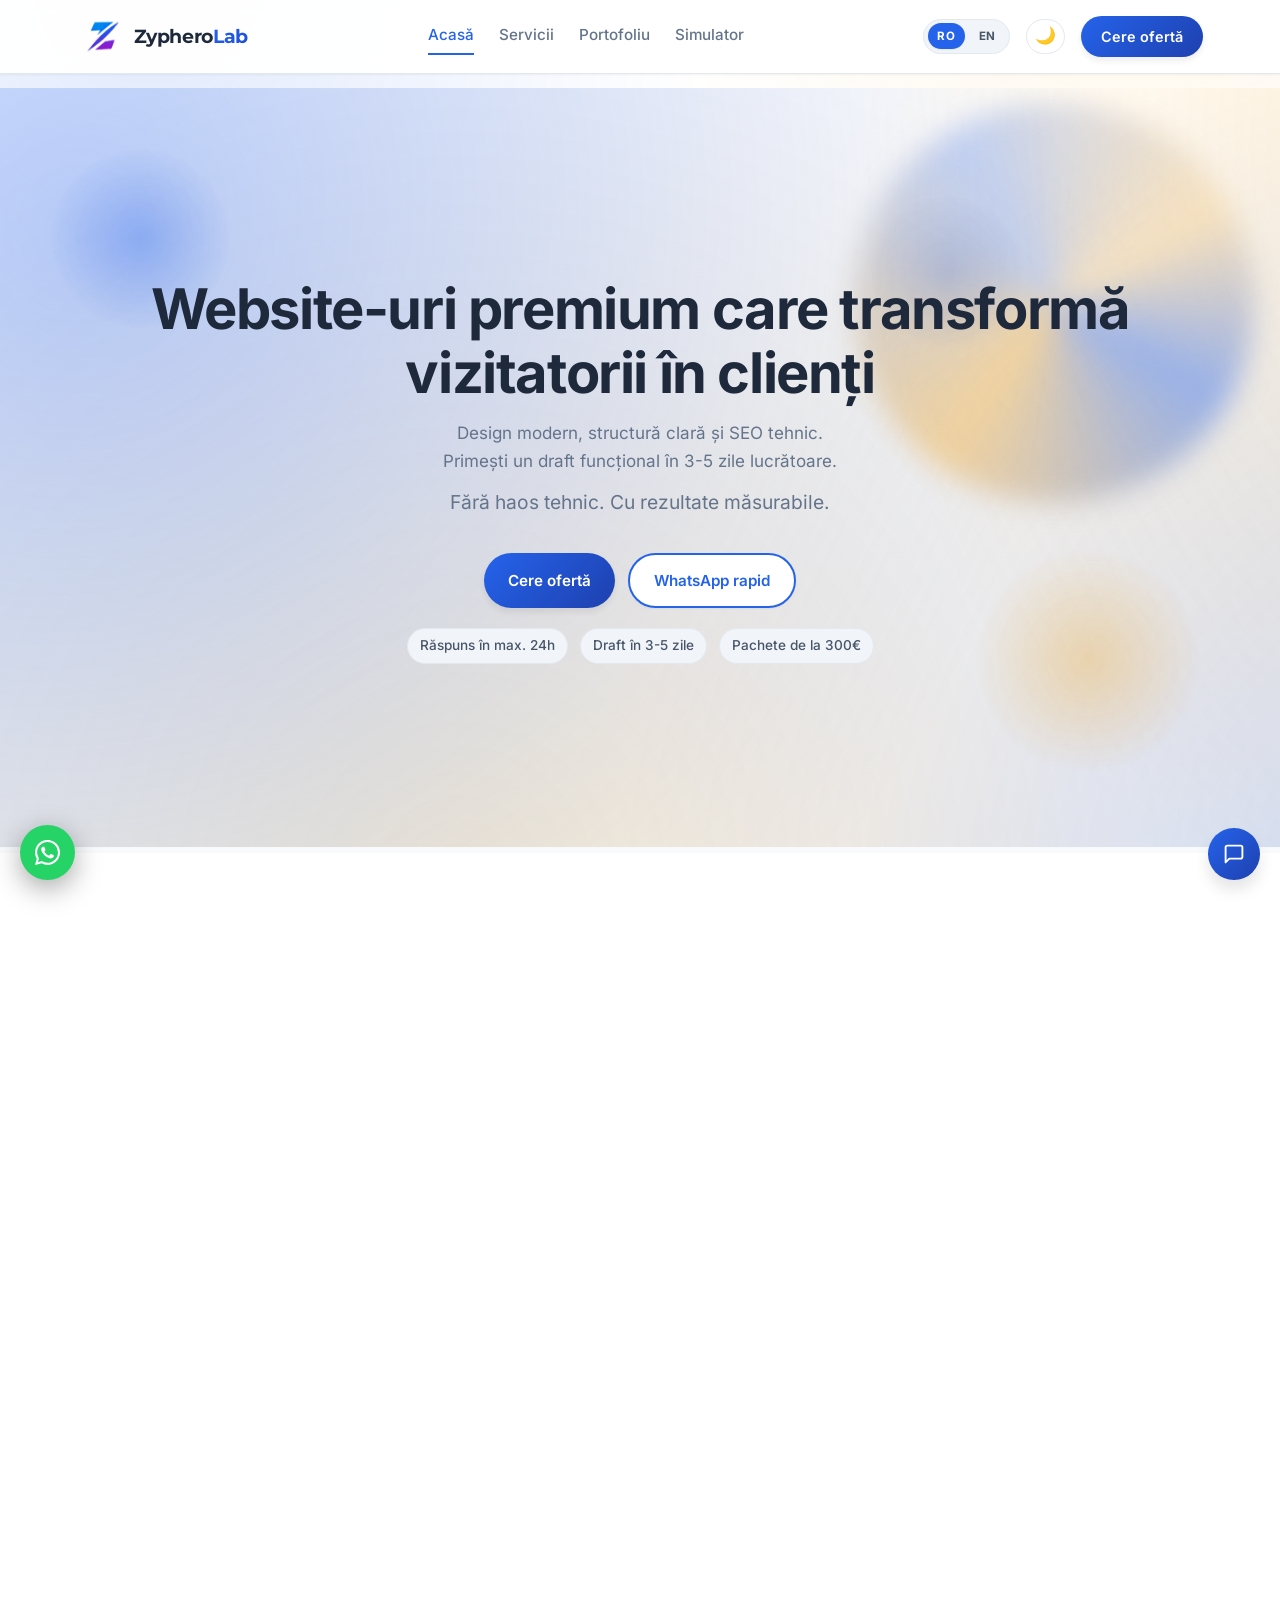
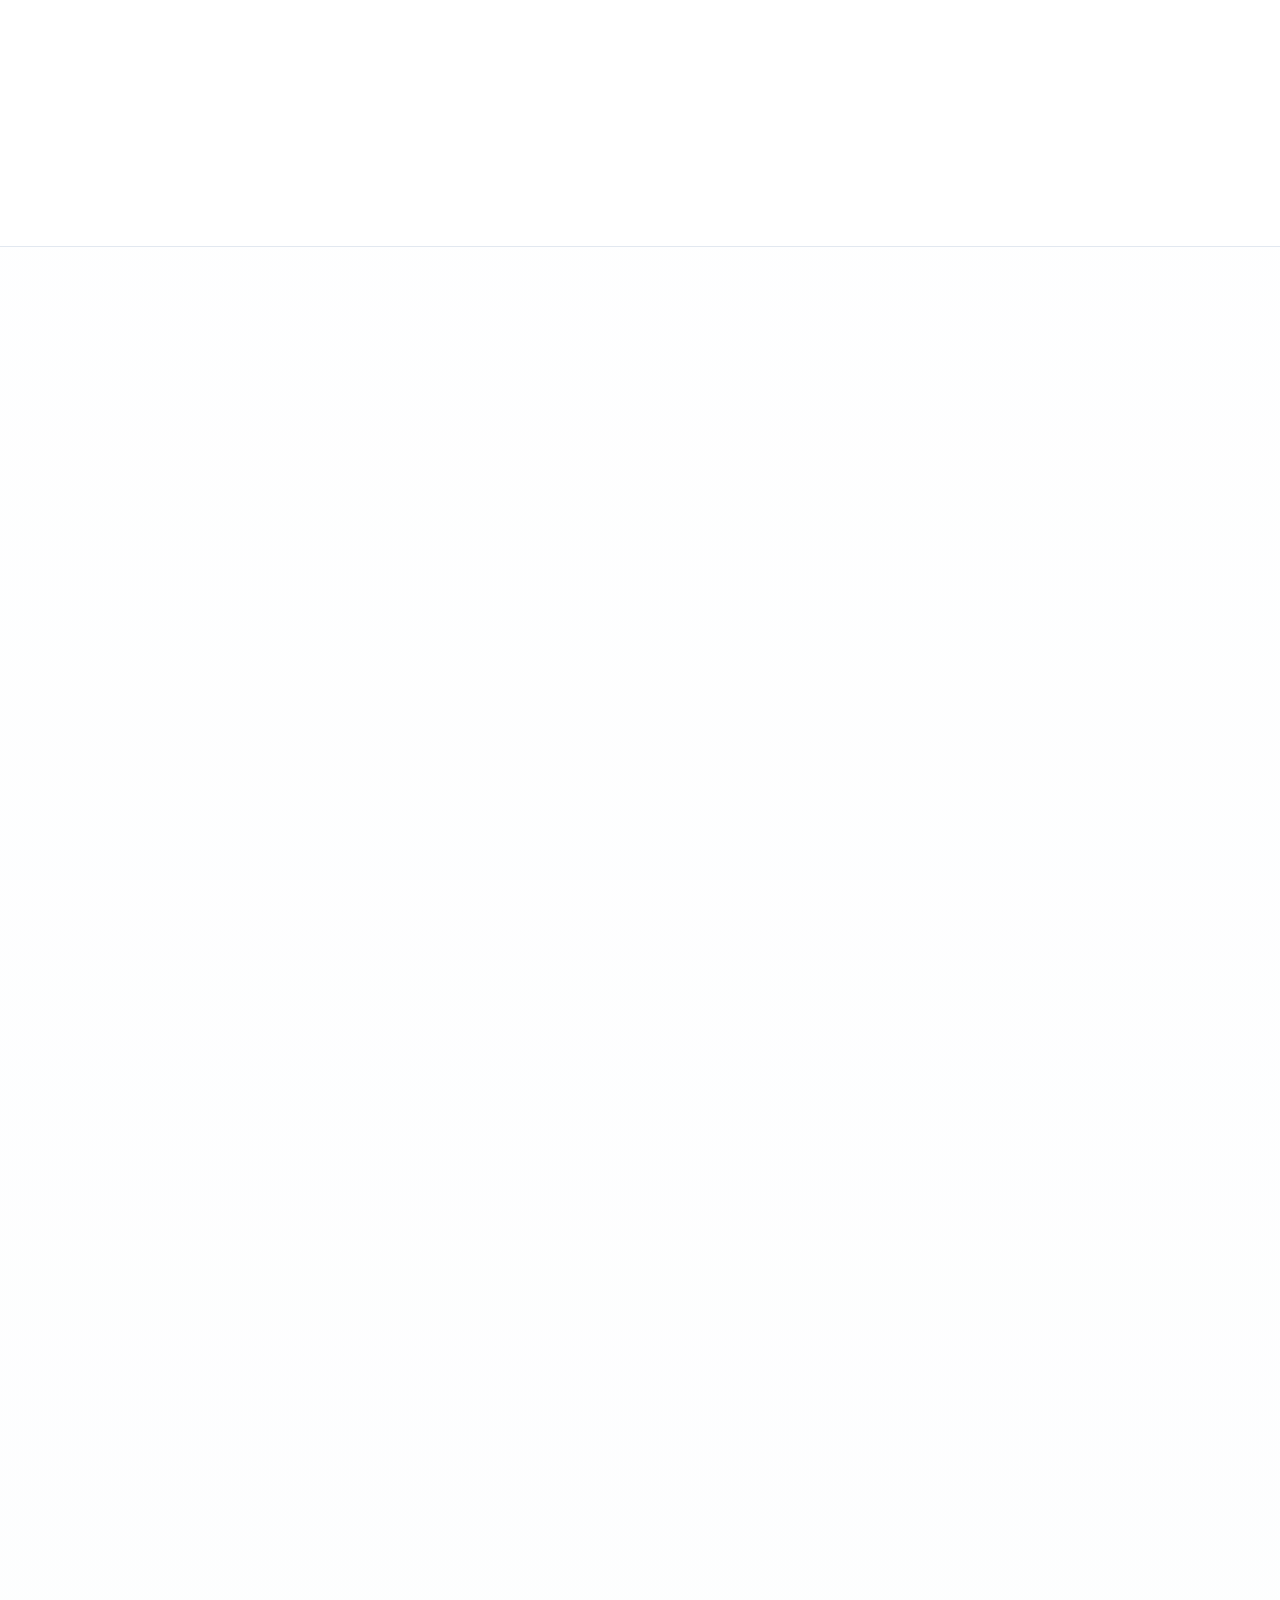
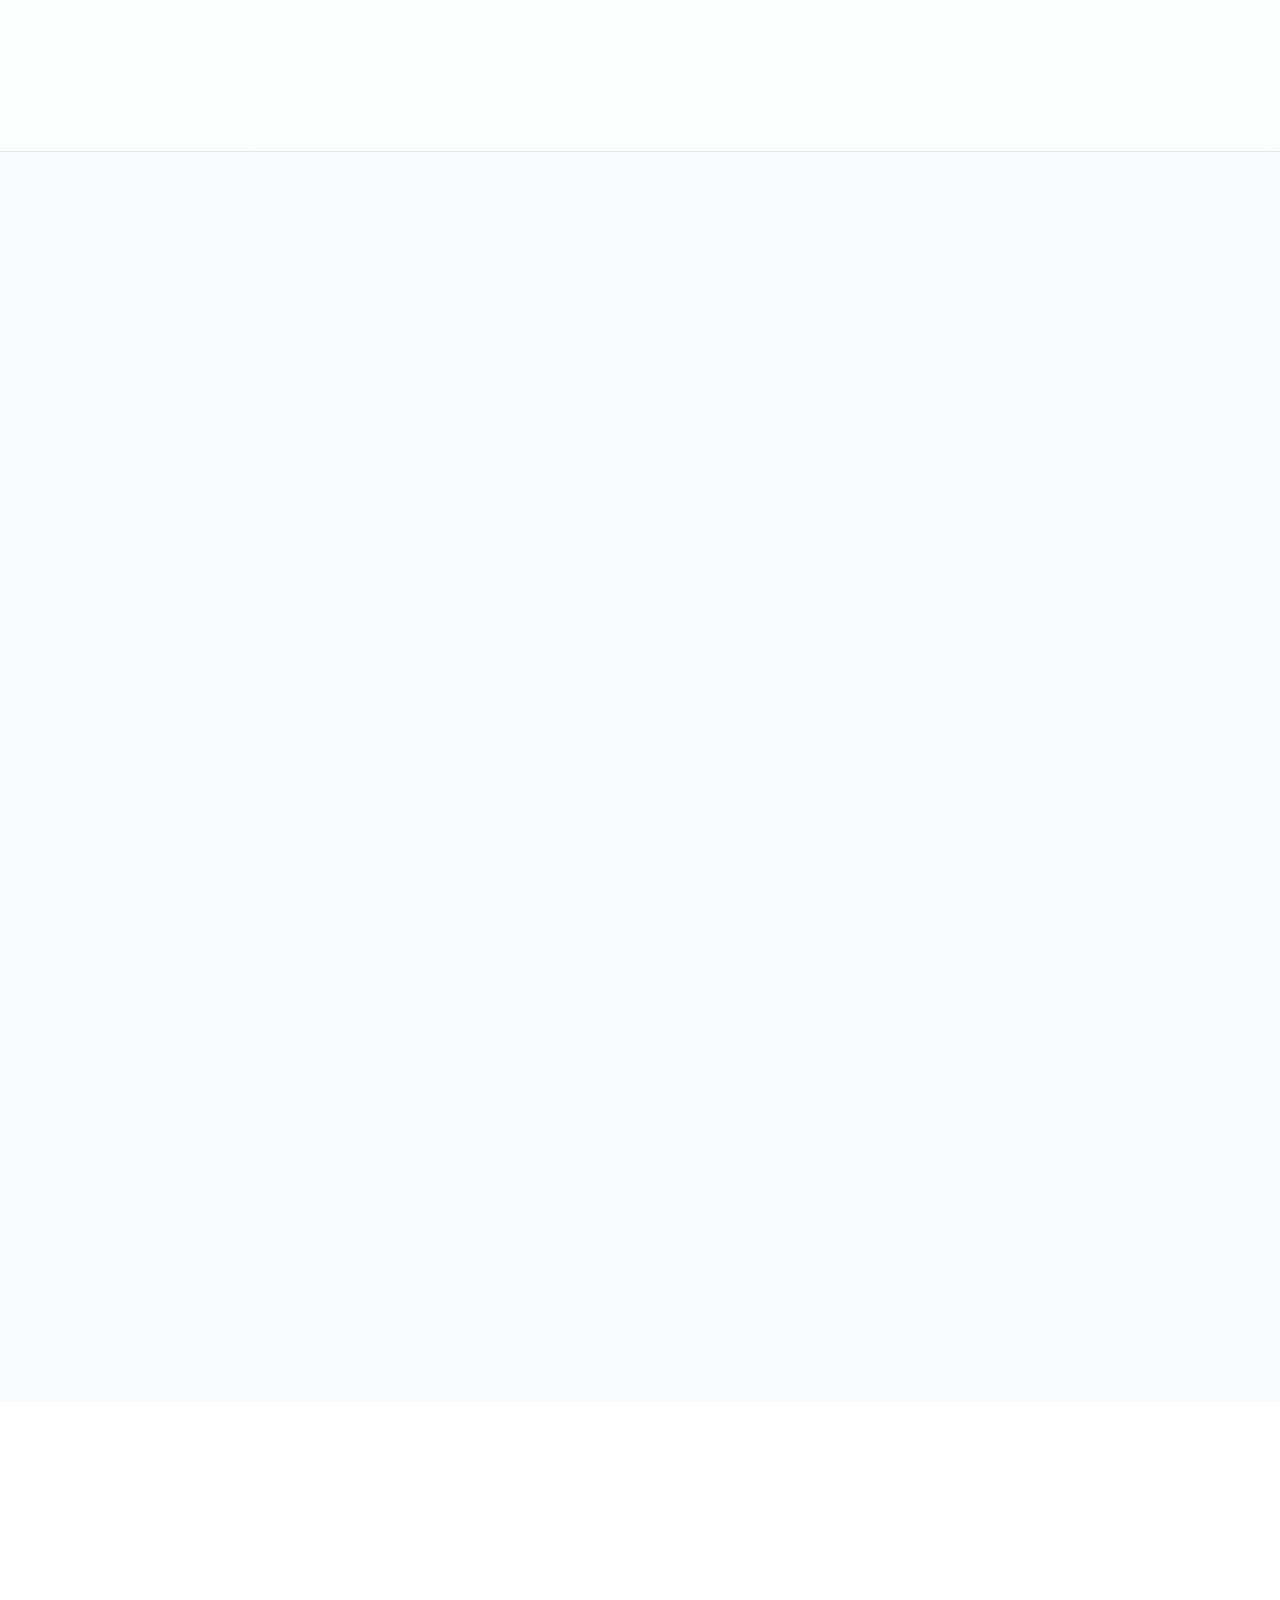
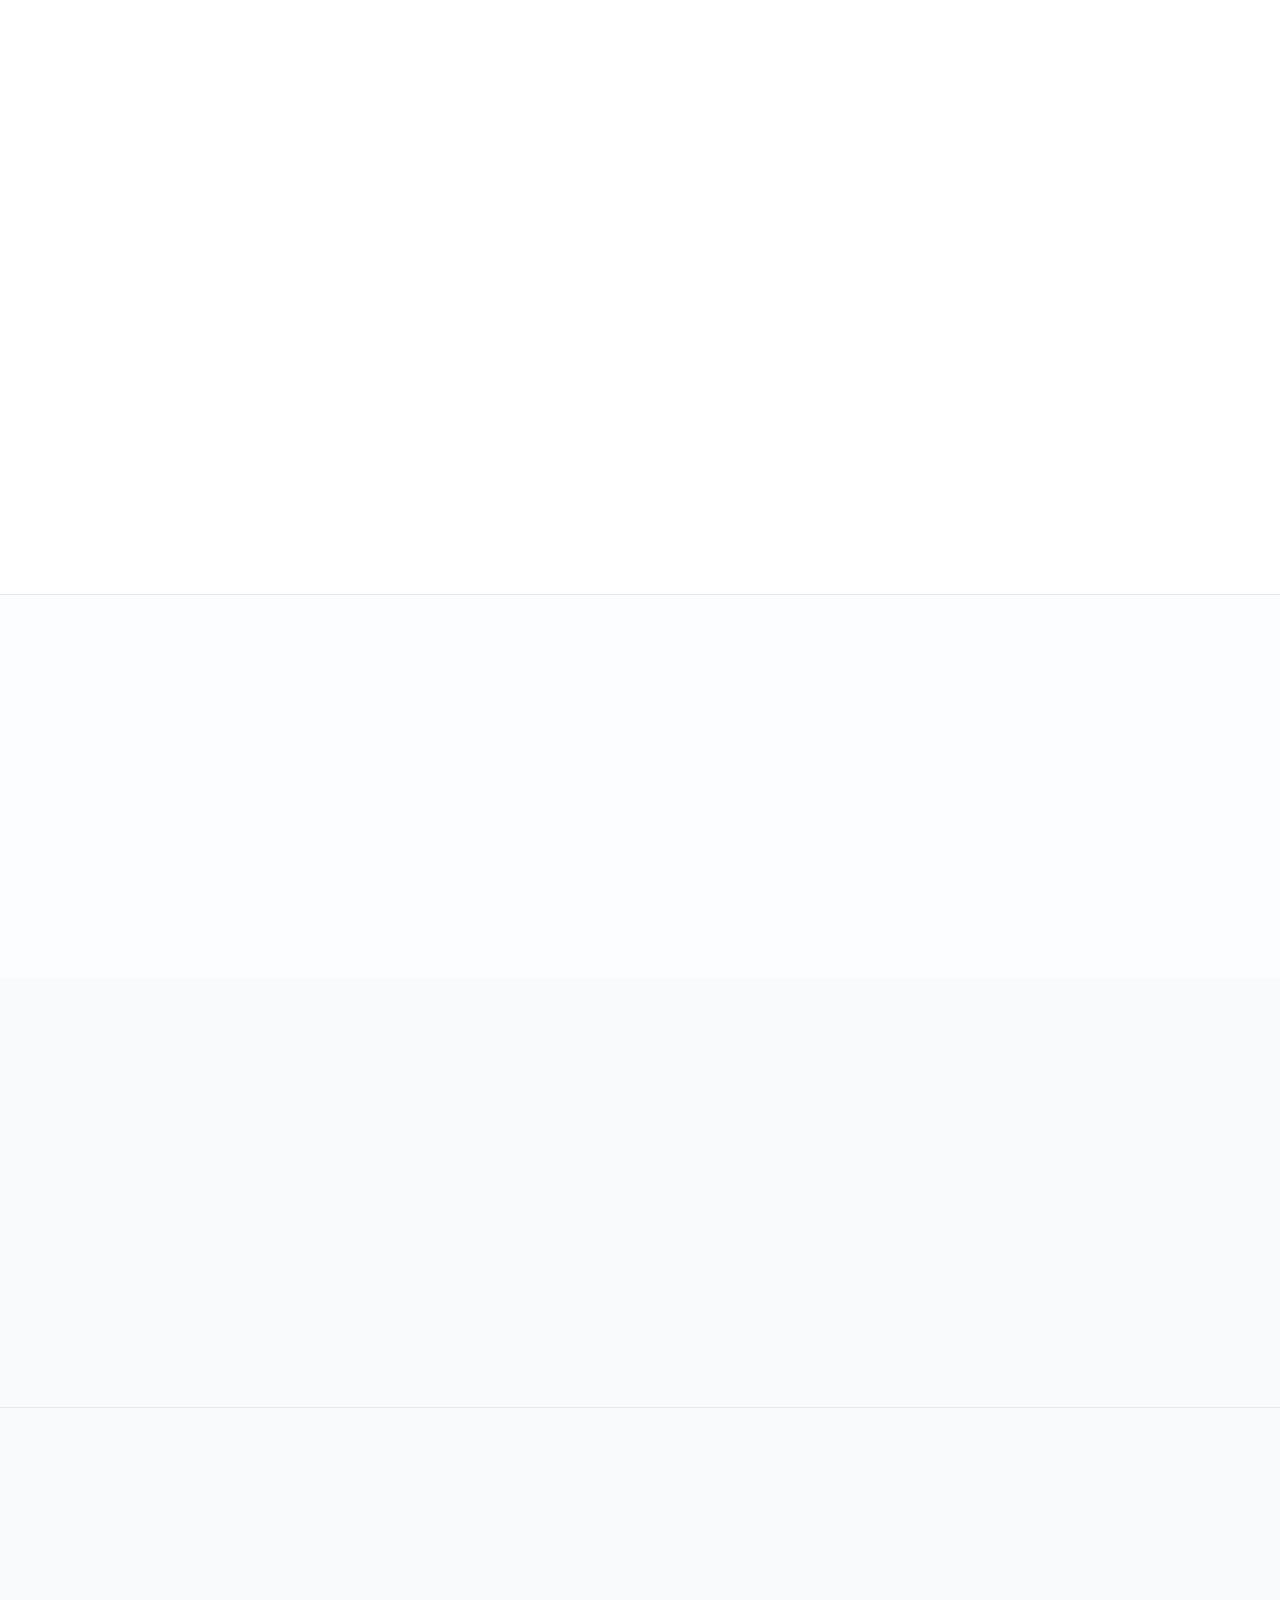
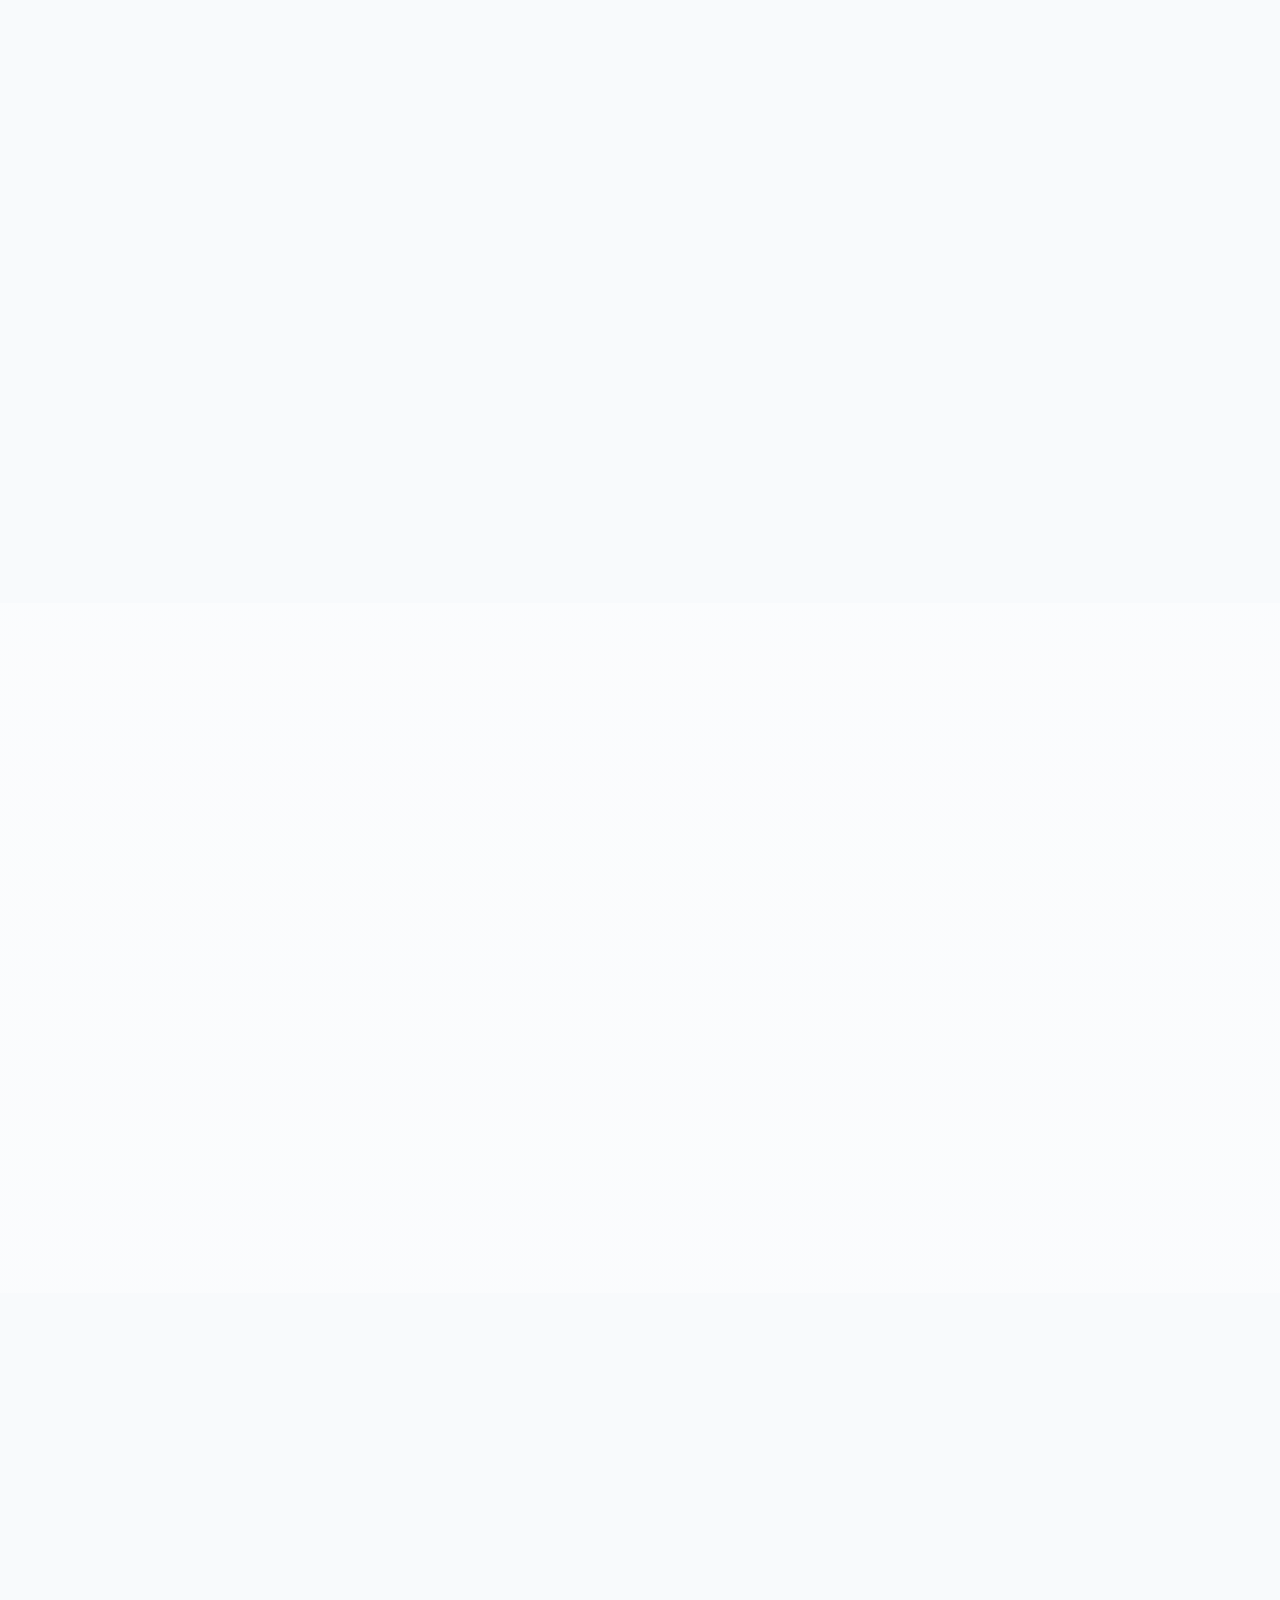
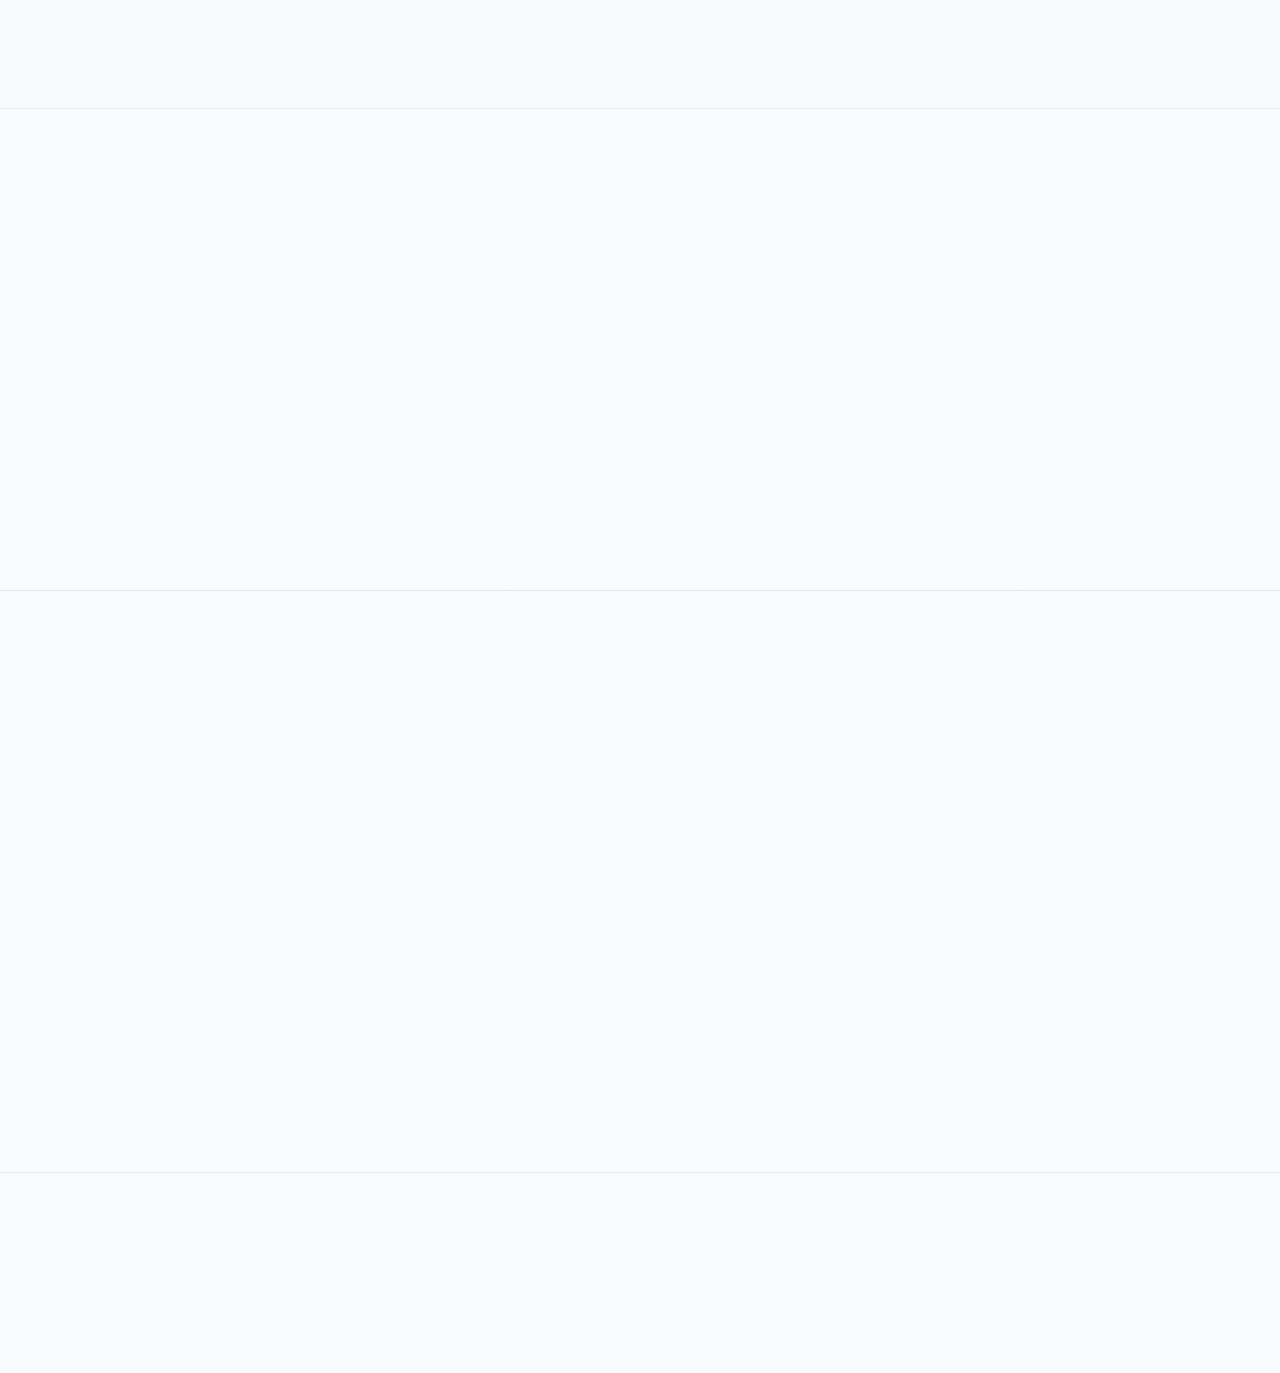
==== index.html @ 26cda98b "Optimize homepage font stylesheet loading to avoid unused preload warnings. Switch from direct font " ====
<!DOCTYPE html>
<html lang="ro">
<head>
<meta charset="UTF-8">
<meta name="viewport" content="width=device-width, initial-scale=1.0">
<title>ZypheroLab | Website-uri premium care aduc clienți</title>
<meta name="description" content="ZypheroLab construiește website-uri premium, rapide și orientate pe conversie pentru business-uri din România și clienți internaționali. SEO tehnic, UX clar și lead-uri reale.">
<meta name="robots" content="index, follow, max-image-preview:large, max-snippet:-1, max-video-preview:-1">
<meta name="google-site-verification" content="-THxZHHRE3mQGlULUgCp1KORz4AVxFaa0b4eiRkuZHc">
<meta name="author" content="ZypheroLab">
<meta name="theme-color" content="#667eea">
<link rel="icon" href="/favicon.ico" sizes="any">
<link rel="icon" href="/favicon-32.png" type="image/png" sizes="32x32">
<link rel="icon" href="/favicon-192.png" type="image/png" sizes="192x192">
<link rel="apple-touch-icon" href="/apple-touch-icon.png">
<link rel="canonical" href="https://zypherolab.com/">
<link rel="alternate" hreflang="ro" href="https://zypherolab.com/">
<link rel="alternate" hreflang="en" href="https://zypherolab.com/en/">
<link rel="alternate" hreflang="x-default" href="https://zypherolab.com/">
<meta property="og:type" content="website">
<meta property="og:locale" content="ro_RO">
<meta property="og:locale:alternate" content="en_US">
<meta property="og:title" content="ZypheroLab | Website-uri premium pentru creștere">
<meta property="og:description" content="Design modern, viteză ridicată și structură orientată pe lead-uri. Optimizat pentru Google și căutări asistate de AI.">
<meta property="og:url" content="https://zypherolab.com/">
<meta property="og:site_name" content="ZypheroLab">
<meta property="og:image" content="https://zypherolab.com/img/brand/og-image.png">
<meta property="og:image:width" content="1200">
<meta property="og:image:height" content="630">
<meta name="twitter:card" content="summary_large_image">
<meta name="twitter:title" content="ZypheroLab | Website-uri premium pentru business">
<meta name="twitter:description" content="Website-uri rapide, SEO-ready și orientate pe conversie.">
<meta name="twitter:image" content="https://zypherolab.com/img/brand/og-image.png">
<link rel="preload" href="/css/fonts.css?v=20260424b" as="style" onload="this.onload=null;this.rel='stylesheet'">
<noscript><link rel="stylesheet" href="/css/fonts.css?v=20260424b"></noscript>
<link rel="preload" href="/css/style.css?v=20260424b" as="style" onload="this.onload=null;this.rel='stylesheet'">
<noscript><link rel="stylesheet" href="/css/style.css?v=20260424b"></noscript>
<link rel="alternate" type="text/plain" href="/llms.txt" title="LLMs summary">
<noscript>
  <style>
    @media (max-width: 768px) {
      .nav-main {
        display: flex !important;
        width: 100%;
        justify-content: flex-start;
        overflow-x: auto;
        flex-wrap: nowrap;
        gap: 0.8rem;
        padding-top: 0.35rem;
      }
      .nav-main a {
        margin-left: 0;
        white-space: nowrap;
      }
      .hamburger,
      .mobile-menu,
      .mobile-menu-overlay {
        display: none !important;
      }
      .header-cta,
      .header-inner > .lang-switch,
      .header-inner > .dark-mode-toggle {
        display: inline-flex !important;
      }
      .header-inner {
        flex-wrap: wrap;
        row-gap: 0.5rem;
      }
    }
  </style>
</noscript>
<script type="application/ld+json">
{
  "@context": "https://schema.org",
  "@graph": [
    {
      "@type": "Organization",
      "@id": "https://zypherolab.com/#organization",
      "name": "ZypheroLab",
      "url": "https://zypherolab.com/",
      "description": "ZypheroLab construiește website-uri premium, rapide și orientate pe conversie pentru business-uri din România și clienți internaționali. SEO tehnic, UX clar și lead-uri reale.",
      "logo": "https://zypherolab.com/img/brand/zypherolab-logo.webp",
      "contactPoint": {
        "@type": "ContactPoint",
        "contactType": "sales",
        "telephone": "+40747821384",
        "url": "https://zypherolab.com/#contact",
        "availableLanguage": [
          "ro",
          "en"
        ]
      }
    },
    {
      "@type": "WebSite",
      "@id": "https://zypherolab.com/#website",
      "url": "https://zypherolab.com/",
      "name": "ZypheroLab",
      "publisher": {
        "@id": "https://zypherolab.com/#organization"
      },
      "inLanguage": "ro-RO"
    },
    {
      "@type": "WebPage",
      "@id": "https://zypherolab.com/#webpage",
      "url": "https://zypherolab.com/",
      "name": "ZypheroLab | Website-uri premium care aduc clienți",
      "description": "ZypheroLab construiește website-uri premium, rapide și orientate pe conversie pentru business-uri din România și clienți internaționali. SEO tehnic, UX clar și lead-uri reale.",
      "isPartOf": { "@id": "https://zypherolab.com/#website" },
      "about": { "@id": "https://zypherolab.com/#organization" },
      "inLanguage": "ro-RO",
      "primaryImageOfPage": {
        "@type": "ImageObject",
        "url": "https://zypherolab.com/img/brand/og-image.png"
      }
    },
    {
      "@type": "ProfessionalService",
      "@id": "https://zypherolab.com/#service",
      "name": "ZypheroLab Website Growth Service",
      "provider": {
        "@id": "https://zypherolab.com/#organization"
      },
      "serviceType": [
        "Design web",
        "SEO tehnic",
        "Optimizare conversie"
      ],
      "areaServed": [
        "RO",
        "Worldwide"
      ]
    },
    {
      "@type": "FAQPage",
      "@id": "https://zypherolab.com/#faq",
      "mainEntity": [
        {
          "@type": "Question",
          "name": "Cât costă un website?",
          "acceptedAnswer": {
            "@type": "Answer",
            "text": "Landing page de la 300€, site complet 5 pagini de la 600€. Prețul final depinde de funcționalități și complexitate."
          }
        },
        {
          "@type": "Question",
          "name": "Ce include pachetul de bază?",
          "acceptedAnswer": {
            "@type": "Answer",
            "text": "Structură strategică, design responsive, formular lead, setup SEO de bază și analytics."
          }
        },
        {
          "@type": "Question",
          "name": "Cum mă ajută site-ul să obțin mai mulți clienți?",
          "acceptedAnswer": {
            "@type": "Answer",
            "text": "Prin mesaj clar, arhitectură orientată pe conversie și CTA-uri care reduc fricțiunea."
          }
        },
        {
          "@type": "Question",
          "name": "Pot modifica conținutul după?",
          "acceptedAnswer": {
            "@type": "Answer",
            "text": "Da, livrăm codul sursă curat și documentat. Poți modifica textele sau pot face eu modificări la cerere."
          }
        },
        {
          "@type": "Question",
          "name": "Lucrați și cu business-uri în engleză?",
          "acceptedAnswer": {
            "@type": "Answer",
            "text": "Da. Site-ul are variantă RO/EN și putem adapta conținutul pentru audiențe internaționale."
          }
        }
      ]
    }
  ]
}
</script>
<script>
  (function () {
    var markReady = function () {
      document.documentElement.classList.add("fx-ready");
    };
    if ("requestIdleCallback" in window) {
      requestIdleCallback(markReady, { timeout: 1200 });
      return;
    }
    window.setTimeout(markReady, 400);
  })();
</script>
</head>
<body>
<a class="skip-link" href="#main-content" data-i18n="skip">Sari la conținut</a>

<header>
  <div class="header-inner">
    <a href="#home" class="brand" data-i18n-aria="brand.aria" aria-label="ZypheroLab — Acasă">
      <span class="brand-mark-hex" aria-hidden="true">
        <picture class="brand-mark-img">
          <source srcset="/img/brand/zypherolab-logo.webp" type="image/webp">
          <img src="/img/brand/zypherolab-logo.png" alt="ZypheroLab logo" width="44" height="44" decoding="async" loading="eager">
        </picture>
      </span>
      <span class="brand-wordmark">Zyphero<span class="brand-wordmark-accent">Lab</span></span>
    </a>
    <button type="button" class="hamburger" aria-label="Deschide meniu" aria-expanded="false" aria-controls="mobile-menu">
      <span class="hamburger-line"></span>
      <span class="hamburger-line"></span>
      <span class="hamburger-line"></span>
    </button>
    <nav class="nav-main" data-i18n-aria="nav.aria" aria-label="Navigare principală">
      <a href="#home" data-nav-target="home" class="is-active" data-i18n="nav.home">Acasă</a>
      <a href="#services" data-nav-target="services" data-i18n="nav.services">Servicii</a>
      <a href="#results" data-nav-target="results" data-i18n="nav.portfolio">Portofoliu</a>
      <a href="#simulator" data-nav-target="simulator" data-i18n="nav.simulator">Simulator</a>
    </nav>
    <div class="lang-switch" role="group">
      <button type="button" class="lang-btn is-active" data-lang="ro" aria-pressed="true">RO</button>
      <button type="button" class="lang-btn" data-lang="en" aria-pressed="false">EN</button>
    </div>
    <button type="button" class="dark-mode-toggle" aria-label="Comută dark mode" data-i18n-aria="darkMode.aria">
      <span class="dark-mode-toggle-icon" aria-hidden="true">🌙</span>
    </button>
    <a class="header-cta" href="#contact" data-i18n="header.cta">Cere ofertă</a>
  </div>
</header>

<div class="mobile-menu-overlay" aria-hidden="true"></div>
<div class="mobile-menu" id="mobile-menu" aria-hidden="true">
  <div class="mobile-menu-header">
    <a href="#home" class="brand" data-i18n-aria="brand.aria" aria-label="ZypheroLab — Acasă">
      <span class="brand-mark-hex" aria-hidden="true">
        <picture class="brand-mark-img">
          <source srcset="/img/brand/zypherolab-logo.webp" type="image/webp">
          <img src="/img/brand/zypherolab-logo.png" alt="ZypheroLab logo" width="44" height="44" decoding="async" loading="lazy">
        </picture>
      </span>
      <span class="brand-wordmark">Zyphero<span class="brand-wordmark-accent">Lab</span></span>
    </a>
    <button type="button" class="mobile-menu-close" aria-label="Închide meniu">
      <span aria-hidden="true">×</span>
    </button>
  </div>
  <nav class="mobile-menu-nav" data-i18n-aria="nav.aria" aria-label="Navigare principală">
    <a href="#home" data-nav-target="home" class="is-active" data-i18n="nav.home">Acasă</a>
    <a href="#services" data-nav-target="services" data-i18n="nav.services">Servicii</a>
    <a href="#results" data-nav-target="results" data-i18n="nav.portfolio">Portofoliu</a>
    <a href="#simulator" data-nav-target="simulator" data-i18n="nav.simulator">Simulator</a>
    <a href="#contact" data-nav-target="contact" data-i18n="nav.contact">Contact</a>
  </nav>
  <div class="mobile-menu-footer">
    <div class="lang-switch" role="group">
      <button type="button" class="lang-btn is-active" data-lang="ro" aria-pressed="true">RO</button>
      <button type="button" class="lang-btn" data-lang="en" aria-pressed="false">EN</button>
    </div>
    <button type="button" class="dark-mode-toggle" aria-label="Comută dark mode" data-i18n-aria="darkMode.aria">
      <span class="dark-mode-toggle-icon" aria-hidden="true">🌙</span>
    </button>
  </div>
</div>

<main id="main-content">
  <section id="home" class="hero">
    <div class="floating-shape floating-shape--circle-1" aria-hidden="true"></div>
    <div class="floating-shape floating-shape--circle-2" aria-hidden="true"></div>
    <div class="floating-shape floating-shape--circle-3" aria-hidden="true"></div>
    <div class="hero-inner">
      <div class="hero-copy">
        <h1 data-i18n="hero.title">Website-uri premium care transformă vizitatorii în clienți</h1>
        <div class="hero-lead">
          <p class="hero-subtitle" data-i18n="hero.subtitle">Design modern, structură clară și SEO tehnic. Primești un draft funcțional în 3-5 zile lucrătoare.</p>
          <p class="hero-tagline" data-i18n="hero.tagline">Fără haos tehnic. Cu rezultate măsurabile.</p>
        </div>
        <div class="hero-actions">
          <a class="btn" href="#contact" data-i18n="hero.cta1">Cere ofertă</a>
          <a class="btn btn-secondary" href="https://wa.me/40747821384?text=Buna%2C%20vreau%20o%20oferta%20pentru%20website." data-wa-link="true" data-i18n="hero.cta2">WhatsApp rapid</a>
        </div>
        <div class="trust-badges">
          <span class="trust-badge" data-i18n="hero.t1">Răspuns în max. 24h</span>
          <span class="trust-badge" data-i18n="hero.t2">Draft în 3-5 zile</span>
          <span class="trust-badge" data-i18n="hero.t3">Pachete de la 300€</span>
        </div>
      </div>
    </div>
  </section>

  <section id="services" class="services reveal" aria-labelledby="services-title">
    <h2 id="services-title" data-i18n="services.title">Servicii</h2>
    <div class="cards">
      <article class="card">
        <h3 data-i18n="services.c1t">Website rapid</h3>
        <p data-i18n="services.c1p">Structură modernă, încărcare rapidă și experiență impecabilă pe mobil.</p>
      </article>
      <article class="card">
        <h3 data-i18n="services.c2t">SEO + vizibilitate AI</h3>
        <p data-i18n="services.c2p">Meta, schema, FAQ și conținut clar pentru căutări clasice și asistate de AI.</p>
      </article>
      <article class="card">
        <h3 data-i18n="services.c3t">Conversie</h3>
        <p data-i18n="services.c3p">CTA-uri testabile, formular orientat pe lead-uri și mesaje care reduc fricțiunea.</p>
      </article>
    </div>
    <p class="offer-lead" data-i18n="seoLinks.services.lead">Vezi detalii complete in pagina dedicata de servicii.</p>
    <a class="btn btn-secondary" href="/servicii-web.html" data-i18n="seoLinks.services.cta">Exploreaza servicii</a>
  </section>
  <section id="offer" class="offer reveal" aria-labelledby="offer-title">
    <h2 id="offer-title" data-i18n="offer.title">Oferta potrivită pentru lansare rapidă</h2>
    <p class="offer-lead" data-i18n="offer.lead">Pachet Start: landing page strategic + formular lead + setup SEO + analytics de bază.</p>
    <ul class="offer-list">
      <li data-i18n="offer.li1">Mesaj comercial clar și orientat pe conversie</li>
      <li data-i18n="offer.li2">Design premium, adaptat mobil-first</li>
      <li data-i18n="offer.li3">Implementare tehnică rapidă și curată</li>
      <li data-i18n="offer.li4">Checklist de optimizare post-lansare</li>
    </ul>
    <a class="btn" href="#contact" data-i18n="offer.cta">Vreau o ofertă personalizată</a>
  </section>
  <section class="proof-strip reveal" aria-labelledby="proof-title">
    <h2 id="proof-title" data-i18n="proof.title">Transparență înainte de contract</h2>
    <p class="proof-strip-lead" data-i18n="proof.lead">Știi pașii, termenii orientativi și ce primești la schimbul prețului afișat.</p>
    <ul class="proof-strip-list">
      <li data-i18n="proof.b1">Răspuns la solicitări în max. 24h (zile lucrătoare)</li>
      <li data-i18n="proof.b2">Livrare tipică: draft funcțional în 3–5 zile (pachet Start)</li>
      <li data-i18n="proof.b3">Claritate pe scope: brief → structură → build → lansare</li>
      <li data-i18n="proof.b4">După go-live: checklist scurt + suport conform pachetului</li>
    </ul>
  </section>

  <section id="results" class="portfolio reveal" aria-labelledby="portfolio-title">
    <h2 id="portfolio-title" data-i18n="portfolio.title">Portofoliu — proiecte web design</h2>
    <div class="portfolio-grid">
      <article class="portfolio-item">
        <h3 data-i18n="portfolio.project1.title">Landing Restaurant</h3>
        <ul class="portfolio-case">
          <li><span class="portfolio-case-type" data-i18n="portfolio.labelChallenge">Provocare:</span> <span data-i18n="portfolio.project1.challenge">Site vechi, greu pe mobil; rezervările se pierdeau în telefon.</span></li>
          <li><span class="portfolio-case-type" data-i18n="portfolio.labelSolution">Soluție:</span> <span data-i18n="portfolio.project1.solution">Landing cu meniu clar, CTA rezervare și informații ușor de scanat.</span></li>
          <li><span class="portfolio-case-type" data-i18n="portfolio.labelResult">Rezultat:</span> <span data-i18n="portfolio.project1.result">Flux de contact unificat; experiență stabilă pe telefon.</span></li>
        </ul>
        <a href="#contact" class="portfolio-link" data-i18n="portfolio.project1.link">Detalii la cerere →</a>
      </article>
      <article class="portfolio-item">
        <h3 data-i18n="portfolio.project2.title">Site Cabinet Avocat</h3>
        <ul class="portfolio-case">
          <li><span class="portfolio-case-type" data-i18n="portfolio.labelChallenge">Provocare:</span> <span data-i18n="portfolio.project2.challenge">Clienții nu știau cum se programează; lipsă încredere în canalul online.</span></li>
          <li><span class="portfolio-case-type" data-i18n="portfolio.labelSolution">Soluție:</span> <span data-i18n="portfolio.project2.solution">Structură pentru servicii + formular programare + SEO local de bază.</span></li>
          <li><span class="portfolio-case-type" data-i18n="portfolio.labelResult">Rezultat:</span> <span data-i18n="portfolio.project2.result">Mesaj profesional și canal clar de înscriere.</span></li>
        </ul>
        <a href="#contact" class="portfolio-link" data-i18n="portfolio.project2.link">Detalii la cerere →</a>
      </article>
      <article class="portfolio-item">
        <h3 data-i18n="portfolio.project3.title">Redesign E-commerce</h3>
        <ul class="portfolio-case">
          <li><span class="portfolio-case-type" data-i18n="portfolio.labelChallenge">Provocare:</span> <span data-i18n="portfolio.project3.challenge">Coș abandonat ridicat; mobile slab; mesaj produs neclar.</span></li>
          <li><span class="portfolio-case-type" data-i18n="portfolio.labelSolution">Soluție:</span> <span data-i18n="portfolio.project3.solution">Redesign flux checkout, ierarhie vizuală și pagini produs orientate pe conversie.</span></li>
          <li><span class="portfolio-case-type" data-i18n="portfolio.labelResult">Rezultat:</span> <span data-i18n="portfolio.project3.result">Estimare +40% vânzări după lansare (vs. aceeași perioadă anul anterior).</span></li>
        </ul>
        <a href="#contact" class="portfolio-link" data-i18n="portfolio.project3.link">Detalii la cerere →</a>
      </article>
      <article class="portfolio-item">
        <h3 data-i18n="portfolio.project4.title">Portofoliu Freelancer</h3>
        <ul class="portfolio-case">
          <li><span class="portfolio-case-type" data-i18n="portfolio.labelChallenge">Provocare:</span> <span data-i18n="portfolio.project4.challenge">Lucrările erau împrăștiate; contactul era greu de găsit rapid.</span></li>
          <li><span class="portfolio-case-type" data-i18n="portfolio.labelSolution">Soluție:</span> <span data-i18n="portfolio.project4.solution">Site minimalist cu galerie proiecte și un singur CTA principal.</span></li>
          <li><span class="portfolio-case-type" data-i18n="portfolio.labelResult">Rezultat:</span> <span data-i18n="portfolio.project4.result">Prezentare unitară; mai puține mesaje neclare de la vizitatori.</span></li>
        </ul>
        <a href="#contact" class="portfolio-link" data-i18n="portfolio.project4.link">Detalii la cerere →</a>
      </article>
      <article class="portfolio-item portfolio-item--highlight">
        <h3 data-i18n="portfolio.project5.title">Demo interactiv</h3>
        <ul class="portfolio-case">
          <li><span class="portfolio-case-type" data-i18n="portfolio.labelChallenge">Provocare:</span> <span data-i18n="portfolio.project5.challenge">Greu de imaginat cum ar arăta site-ul înainte de un brief complet.</span></li>
          <li><span class="portfolio-case-type" data-i18n="portfolio.labelSolution">Soluție:</span> <span data-i18n="portfolio.project5.solution">Tip business + culoare + preview instant în pagină (fără backend).</span></li>
          <li><span class="portfolio-case-type" data-i18n="portfolio.labelResult">Rezultat:</span> <span data-i18n="portfolio.project5.result">Pornești de la un concept vizibil; apoi refinăm la ofertă personalizată.</span></li>
        </ul>
        <a href="#simulator" class="portfolio-link" data-i18n="portfolio.project5.link">Încearcă demo →</a>
      </article>
    </div>
  </section>

  <section class="testimonials reveal" aria-labelledby="testimonials-title">
    <h2 id="testimonials-title" data-i18n="testimonials.title">Ce spun clienții</h2>
    <div class="testimonials-grid">
      <blockquote>
        <p data-i18n="testimonials.cristi.text">„Am trecut de la un site vechi la un flux clar de contact. Acum avem lead-uri constante, fără trafic irosit.”</p>
        <cite data-i18n="testimonials.cristi.author">— Cristi, owner business local</cite>
      </blockquote>
      <blockquote>
        <p data-i18n="testimonials.maria.text">„Proces clar, livrare rapidă și design premium. Clienții au început să ne perceapă mult mai profesionist.”</p>
        <cite data-i18n="testimonials.maria.author">— Maria, fondator studio</cite>
      </blockquote>
      <blockquote>
        <p data-i18n="testimonials.andrei.text">„După lansare, cererile calificate au crescut în primele săptămâni. Site-ul comunică exact ce oferim.”</p>
        <cite data-i18n="testimonials.andrei.author">— Andrei, fondator firmă servicii</cite>
      </blockquote>
    </div>
  </section>
  <section id="process" class="process reveal" aria-labelledby="process-title">
    <h2 id="process-title" data-i18n="process.title">Cum lucrăm</h2>
    <div class="process-grid">
      <article class="process-step">
        <div class="process-number">1</div>
        <h3 data-i18n="process.step1">Discuție brief</h3>
        <p data-i18n="process.step1desc">Aflăm obiectivele, publicul țintă și mesajul principal.</p>
      </article>
      <article class="process-step">
        <div class="process-number">2</div>
        <h3 data-i18n="process.step2">Wireframe</h3>
        <p data-i18n="process.step2desc">Aprobăm structura și fluxul înainte de design final.</p>
      </article>
      <article class="process-step">
        <div class="process-number">3</div>
        <h3 data-i18n="process.step3">Build + Test</h3>
        <p data-i18n="process.step3desc">Dezvoltare rapidă, testare pe toate dispozitivele.</p>
      </article>
      <article class="process-step">
        <div class="process-number">4</div>
        <h3 data-i18n="process.step4">Lansare + Suport</h3>
        <p data-i18n="process.step4desc">Publicare, monitorizare și 3 luni suport inclus.</p>
      </article>
    </div>
  </section>
  <section id="pricing" class="pricing reveal" aria-labelledby="pricing-title">
    <div class="floating-shape floating-shape--circle-1" aria-hidden="true"></div>
    <div class="floating-shape floating-shape--circle-2" aria-hidden="true"></div>
    <div class="floating-shape floating-shape--circle-3" aria-hidden="true"></div>
    <h2 id="pricing-title" data-i18n="pricing.title">Prețuri transparente</h2>
    <div class="pricing-grid">
      <div class="pricing-card">
        <h3 data-i18n="pricing.start.title">Pachet Start</h3>
        <div class="pricing-price" data-i18n="pricing.start.price">300 €</div>
        <ul class="pricing-features">
          <li data-i18n="pricing.start.f1">Landing page completă</li>
          <li data-i18n="pricing.start.f2">SEO tehnic de bază</li>
          <li data-i18n="pricing.start.f3">Formular lead + WhatsApp</li>
          <li data-i18n="pricing.start.f4">Lansare în 3-5 zile</li>
          <li data-i18n="pricing.start.f5">Suport email 30 zile</li>
        </ul>
        <a class="btn" href="#contact" data-i18n="pricing.start.cta">Vreau pachetul Start</a>
      </div>
      <div class="pricing-card pricing-card--featured">
        <div class="pricing-badge" data-i18n="pricing.popular">Cel mai popular</div>
        <h3 data-i18n="pricing.growth.title">Pachet Growth</h3>
        <div class="pricing-price" data-i18n="pricing.growth.price">600 €</div>
        <ul class="pricing-features">
          <li data-i18n="pricing.growth.f1">Website multi-pagină</li>
          <li data-i18n="pricing.growth.f2">SEO tehnic avansat</li>
          <li data-i18n="pricing.growth.f3">Analytics + rapoarte lunare</li>
          <li data-i18n="pricing.growth.f4">Lansare în 5-7 zile</li>
          <li data-i18n="pricing.growth.f5">Suport prioritar 3 luni</li>
        </ul>
        <a class="btn" href="#contact" data-i18n="pricing.growth.cta">Vreau pachetul Growth</a>
      </div>
      <div class="pricing-card">
        <h3 data-i18n="pricing.custom.title">Proiect Custom</h3>
        <div class="pricing-price" data-i18n="pricing.custom.price">La cerere</div>
        <ul class="pricing-features">
          <li data-i18n="pricing.custom.f1">Soluție personalizată</li>
          <li data-i18n="pricing.custom.f2">E-commerce sau aplicație</li>
          <li data-i18n="pricing.custom.f3">Integrări API</li>
          <li data-i18n="pricing.custom.f4">Timeline flexibil</li>
          <li data-i18n="pricing.custom.f5">Suport dedicat</li>
        </ul>
        <a class="btn" href="#contact" data-i18n="pricing.custom.cta">Cere ofertă</a>
      </div>
    </div>
    <p class="offer-lead" data-i18n="seoLinks.pricing.lead">Compara pachetele in pagina completa de preturi.</p>
    <a class="btn btn-secondary" href="/preturi-web.html" data-i18n="seoLinks.pricing.cta">Vezi preturi detaliate</a>
  </section>
  <section id="subscriptions" class="subscriptions reveal" aria-labelledby="subscriptions-title">
    <h2 id="subscriptions-title" data-i18n="pricing.subscription.title">Abonamente lunare</h2>
    <p class="subscriptions-subtitle" data-i18n="pricing.subscription.subtitle">Suport continuu pentru creștere</p>
    <div class="subscriptions-grid">
      <div class="subscription-card">
        <h3 data-i18n="pricing.subscription.maintenance.title">Mentenanță</h3>
        <div class="subscription-price" data-i18n="pricing.subscription.maintenance.price">50 € / lună</div>
        <ul class="subscription-features">
          <li data-i18n="pricing.subscription.maintenance.f1">Backup zilnic</li>
          <li data-i18n="pricing.subscription.maintenance.f2">Actualizări de securitate</li>
          <li data-i18n="pricing.subscription.maintenance.f3">Monitorizare uptime</li>
          <li data-i18n="pricing.subscription.maintenance.f4">Remedieri minore de buguri</li>
        </ul>
        <a class="btn" href="#contact" data-i18n="pricing.subscription.maintenance.cta">Abonare</a>
      </div>
      <div class="subscription-card subscription-card--featured">
        <div class="subscription-badge">Popular</div>
        <h3 data-i18n="pricing.subscription.support.title">Suport Prioritar</h3>
        <div class="subscription-price" data-i18n="pricing.subscription.support.price">100 € / lună</div>
        <ul class="subscription-features">
          <li data-i18n="pricing.subscription.support.f1">Răspuns în 2 ore</li>
          <li data-i18n="pricing.subscription.support.f2">Modificări incluse</li>
          <li data-i18n="pricing.subscription.support.f3">Consultanță tehnică</li>
          <li data-i18n="pricing.subscription.support.f4">Prioritate la actualizări</li>
        </ul>
        <a class="btn" href="#contact" data-i18n="pricing.subscription.support.cta">Abonare</a>
      </div>
      <div class="subscription-card">
        <h3 data-i18n="pricing.subscription.content.title">Updates Conținut</h3>
        <div class="subscription-price" data-i18n="pricing.subscription.content.price">30 € / lună</div>
        <ul class="subscription-features">
          <li data-i18n="pricing.subscription.content.f1">Modificări text</li>
          <li data-i18n="pricing.subscription.content.f2">Adăugare articole</li>
          <li data-i18n="pricing.subscription.content.f3">Actualizare imagini</li>
          <li data-i18n="pricing.subscription.content.f4">SEO on-page</li>
        </ul>
        <a class="btn" href="#contact" data-i18n="pricing.subscription.content.cta">Abonare</a>
      </div>
    </div>
  </section>
  <section class="about reveal" aria-labelledby="about-title">
    <div class="about-inner">
      <h2 id="about-title" data-i18n="about.title">Despre mine</h2>
      <p data-i18n="about.intro">Web designer freelancer. Livrez rapid website-uri pentru afaceri mici și mijlocii din România și pentru clienți internaționali.</p>
      <a href="#contact" class="btn" data-i18n="about.cta">Hai să discutăm</a>
    </div>
  </section>
  <section class="facts reveal" aria-labelledby="facts-title">
    <h2 id="facts-title" data-i18n="facts.title">Date rapide pentru Google și motoare AI</h2>
    <ul class="facts-list">
      <li data-i18n="facts.li1">ZypheroLab proiectează website-uri orientate pe conversie pentru IMM-uri.</li>
      <li data-i18n="facts.li2">Stack-ul urmărește performanța, accesibilitatea și conținut ușor de citat.</li>
      <li data-i18n="facts.li3">Optimizăm HTML semantic, schema markup, FAQ și claritatea mesajului.</li>
      <li data-i18n="facts.li4">CTA-urile sunt construite pentru contact direct: formular + WhatsApp.</li>
    </ul>
  </section>
  <section id="faq" class="faq reveal" aria-labelledby="faq-title">
    <h2 id="faq-title" data-i18n="faq.title">Întrebări frecvente — web design</h2>
    <div class="faq-list">
      <details class="faq-item">
        <summary data-i18n="faq.q1">Cât costă un website?</summary>
        <p data-i18n="faq.a1">Landing page de la 300€, site complet 5 pagini de la 600€. Prețul final depinde de funcționalități și complexitate.</p>
      </details>
      <details class="faq-item">
        <summary data-i18n="faq.q2">Ce include pachetul de bază?</summary>
        <p data-i18n="faq.a2">Structură strategică, design responsive, formular lead, setup SEO de bază și analytics.</p>
      </details>
      <details class="faq-item">
        <summary data-i18n="faq.q3">Cum mă ajută site-ul să obțin mai mulți clienți?</summary>
        <p data-i18n="faq.a3">Prin mesaj clar, arhitectură orientată pe conversie și CTA-uri care reduc fricțiunea.</p>
      </details>
      <details class="faq-item">
        <summary data-i18n="faq.q4">Pot modifica conținutul după?</summary>
        <p data-i18n="faq.a4">Da, livrăm codul sursă curat și documentat. Poți modifica textele sau pot face eu modificări la cerere.</p>
      </details>
      <details class="faq-item">
        <summary data-i18n="faq.q5">Lucrați și cu business-uri în engleză?</summary>
        <p data-i18n="faq.a5">Da. Site-ul are variantă RO/EN și putem adapta conținutul pentru audiențe internaționale.</p>
      </details>
    </div>
  </section>
  <section id="simulator" class="generator-section reveal" aria-labelledby="generator-title">
    <div class="generator-card simulator-box">
      <div class="generator-card-head">
        <h2 id="generator-title" data-i18n="gen.title">Generator website AI</h2>
        <p class="generator-funnel-bridge" data-i18n="gen.funnelBridge">Etapa dinainte de ofertă: preview direcțional ca punct de plecare (nu e produsul final). După ce îți place direcția, trimiți cererea și aliniem detaliile 1:1.</p>
      </div>
      <div class="generator-grid">
        <div class="generator-form-column inputs">
          <div class="field-group">
            <label for="siteName" data-i18n="gen.labelName">Nume business</label>
            <input type="text" id="siteName" data-i18n-placeholder="gen.phName" placeholder="Introdu numele" required autocomplete="organization">
          </div>
          <div class="field-group">
            <label for="siteType" data-i18n="gen.labelType">Tip business</label>
            <select id="siteType" data-i18n-options>
              <option value="restaurant" data-i18n="gen.opt.restaurant">Restaurant</option>
              <option value="barber" data-i18n="gen.opt.barber">Frizerie</option>
              <option value="agency" data-i18n="gen.opt.agency">Agenție</option>
              <option value="services" data-i18n="gen.opt.services">Servicii</option>
              <option value="ecommerce" data-i18n="gen.opt.ecommerce">E-commerce</option>
              <option value="medical" data-i18n="gen.opt.medical">Cabinet Medical</option>
              <option value="fitness" data-i18n="gen.opt.fitness">Sala Fitness</option>
              <option value="legal" data-i18n="gen.opt.legal">Cabinet Avocatură</option>
              <option value="education" data-i18n="gen.opt.education">Educație / Cursuri</option>
              <option value="consulting" data-i18n="gen.opt.consulting">Consulting</option>
            </select>
          </div>
          <div class="field-group">
            <label for="siteDescription" data-i18n="gen.labelDescription">Descriere scurtă</label>
            <textarea id="siteDescription" rows="2" data-i18n-placeholder="gen.phDescription" placeholder="Descrie în câteva cuvinte business-ul tău"></textarea>
          </div>
          <div class="field-group">
            <label for="siteAddress" data-i18n="gen.labelAddress">Adresă</label>
            <input type="text" id="siteAddress" data-i18n-placeholder="gen.phAddress" placeholder="Strada, numărul, orașul" autocomplete="street-address">
          </div>
          <div class="field-group">
            <label for="sitePhone" data-i18n="gen.labelPhone">Telefon</label>
            <input type="tel" id="sitePhone" data-i18n-placeholder="gen.phPhone" placeholder="07XX XXX XXX" autocomplete="tel">
          </div>
          <div class="field-group">
            <label for="siteServices" data-i18n="gen.labelServices">Servicii principale (separate prin virgulă)</label>
            <textarea id="siteServices" rows="2" data-i18n-placeholder="gen.phServices" placeholder="Ex: Web design, SEO, Marketing"></textarea>
          </div>
          <div class="field-group">
            <label for="siteColor"><span data-i18n="gen.labelColor">Culoare principală</span> <span class="color-value" id="siteColorValue" aria-hidden="true">220°</span></label>
            <input type="range" id="siteColor" class="color-picker" min="0" max="360" value="220" aria-describedby="siteColorHint">
            <span id="siteColorHint" class="sr-only" data-i18n="gen.colorHint">Alege nuanța culorii accent pentru preview, de la 0 la 360 grade.</span>
          </div>
          <div class="field-group field-group--styles">
            <span class="field-label-like" id="style-label" data-i18n="gen.labelStyle">Stil</span>
            <div class="style-toggles style-options" role="group" aria-labelledby="style-label">
              <button type="button" class="active" data-style="modern" aria-label="Modern style">Modern</button>
              <button type="button" data-style="minimal" aria-label="Minimal style">Minimal</button>
              <button type="button" data-style="luxury" aria-label="Luxury style">Luxury</button>
            </div>
          </div>
          <div class="generator-actions">
            <button class="btn btn-generate" id="generatePreviewBtn" type="button" data-i18n="gen.btnGenerate" aria-label="Generează preview site">Generează preview site</button>
            <button class="btn btn-secondary btn-export" id="exportPreviewBtn" type="button" data-i18n="gen.btnExport" aria-label="Exportă preview">Exportă preview</button>
          </div>
        </div>
        <div class="generator-preview-column">
          <div class="preview-controls">
            <button type="button" class="preview-toggle preview-toggle--active" data-preview="desktop" aria-label="Desktop preview">Desktop</button>
            <button type="button" class="preview-toggle" data-preview="mobile" aria-label="Mobile preview">Mobile</button>
          </div>
          <div class="preview-laptop preview-device preview-device--active">
            <div class="preview-laptop-bezel">
              <div class="preview-laptop-screen">
                <div class="preview-chrome" aria-hidden="true">
                  <span></span><span></span><span></span>
                </div>
                <div id="previewBox" class="preview-mount" role="region" aria-live="polite" data-i18n-aria="gen.previewRegion" aria-label="Previzualizare concept site">
                  <p class="preview-placeholder" data-i18n="gen.phPreview">Apasă „Generează preview site” pentru a vedea conceptul.</p>
                </div>
              </div>
            </div>
          </div>
          <div class="preview-mobile preview-device">
            <div class="preview-mobile-bezel">
              <div class="preview-mobile-screen">
                <div class="preview-chrome" aria-hidden="true">
                  <span></span><span></span><span></span>
                </div>
                <div id="previewBoxMobile" class="preview-mount" role="region" aria-live="polite" aria-label="Previzualizare concept site mobil">
                  <p class="preview-placeholder" data-i18n="gen.phPreview">Apasă „Generează preview site” pentru a vedea conceptul.</p>
                </div>
              </div>
            </div>
          </div>
        </div>
      </div>
      <div class="generator-card-foot">
        <p data-i18n="gen.footText">După preview, completează cererea — folosim ce ai introdus ca referință pentru estimare și următorul pas.</p>
        <a class="btn" href="#contact" data-i18n="gen.footCta">Continuă la cerere de ofertă</a>
      </div>
    </div>
  </section>
  <section id="contact" class="contact reveal" aria-labelledby="contact-title">
    <h2 id="contact-title" data-i18n="contact.title">Solicită o discuție gratuită</h2>
    <form id="leadForm" action="https://formspree.io/f/xzdyzdpn" method="POST" novalidate>
      <div class="field-group">
        <label for="name" data-i18n="contact.name">Nume</label>
        <input id="name" name="name" type="text" autocomplete="name" data-i18n-placeholder="contact.phName" placeholder="Numele tău" required>
      </div>
      <div class="field-group">
        <label for="email" data-i18n="contact.email">Email</label>
        <input id="email" name="email" type="email" autocomplete="email" data-i18n-placeholder="contact.phEmail" placeholder="email@firma.ro" required>
      </div>
      <div class="field-group">
        <label for="business" data-i18n="contact.business">Business</label>
        <input id="business" name="business" type="text" autocomplete="organization" data-i18n-placeholder="contact.phBusiness" placeholder="Numele business-ului" required>
      </div>
      <div class="field-group">
        <label for="goal" data-i18n="contact.goal">Obiectiv principal</label>
        <textarea id="goal" name="goal" autocomplete="off" data-i18n-placeholder="contact.phGoal" placeholder="Ex: mai multe lead-uri din Google" required></textarea>
      </div>
      <button class="btn" type="submit" data-i18n="contact.submit">Trimite cererea</button>
    </form>
    <p id="formStatus" class="form-status" aria-live="polite"></p>
    <p class="offer-lead" data-i18n="seoLinks.contact.lead">Ai nevoie de cerinte mai avansate? Vezi pagina completa de contact comercial.</p>
    <a class="btn btn-secondary" href="/contact.html" data-i18n="seoLinks.contact.cta">Pagina de contact</a>
  </section>
</main>

<footer>
  <p><strong>ZypheroLab</strong> — <span data-i18n="footer.line">Website-uri de creștere pentru business-uri locale.</span></p>
  <p class="footer-links">
    <a href="#faq" data-i18n="footer.faq">Întrebări frecvente</a>
    <span aria-hidden="true"> · </span>
    <a href="#contact" data-i18n="footer.contact">Contact</a>
    <span aria-hidden="true"> · </span>
    <a href="mailto:hello@zypherolab.com">hello@zypherolab.com</a>
  </p>
</footer>

<a href="https://wa.me/40747821384?text=Buna%2C%20vreau%20o%20oferta%20pentru%20website." class="whatsapp" data-wa-link="true" data-i18n-aria="float.wa" aria-label="Discuție pe WhatsApp">
  <span class="whatsapp-icon" aria-hidden="true"></span>
</a>
<a href="#contact" class="chat-ai" data-i18n-aria="float.chat" aria-label="Solicită ofertă">
  <span class="chat-ai-icon" aria-hidden="true"></span>
</a>

<noscript data-i18n="noscript">Acest website funcționează mai bine cu JavaScript activat.</noscript>
<script src="/js/config.js?v=20260424b" defer></script>
<script src="/js/mobile-menu.js?v=20260424b" defer></script>
<script src="/js/dark-mode.js?v=20260424b" defer></script>
<script src="/js/reveal.js?v=20260424a" defer></script>
<script>
  (function () {
    var loaded = {
      i18n: false,
      simulator: false
    };

    function loadScriptOnce(key, src) {
      if (loaded[key]) {
        return;
      }
      loaded[key] = true;
      var script = document.createElement("script");
      script.src = src;
      script.defer = true;
      document.head.appendChild(script);
    }

    function loadStyleOnce(key, href) {
      if (loaded[key]) {
        return;
      }
      loaded[key] = true;
      var link = document.createElement("link");
      link.rel = "stylesheet";
      link.href = href;
      document.head.appendChild(link);
    }

    function loadI18n() {
      loadScriptOnce("i18n", "/js/i18n.js?v=20260424b");
    }

    function loadSimulator() {
      loadI18n();
      loadStyleOnce("simulatorCss", "/css/simulator.css?v=20260424b");
      loadScriptOnce("simulator", "/js/simulator.js?v=20260424b");
    }

    function setupIntentLoaders() {
      var langSwitch = document.querySelector(".lang-switch");
      if (langSwitch) {
        ["pointerdown", "touchstart", "focusin", "keydown"].forEach(function (eventName) {
          langSwitch.addEventListener(eventName, loadI18n, eventName === "keydown" ? { once: true } : { once: true, passive: true });
        });
      }

      var simulatorSection = document.getElementById("simulator");
      if (!simulatorSection) {
        return;
      }

      if ("IntersectionObserver" in window) {
        var observer = new IntersectionObserver(
          function (entries, currentObserver) {
            entries.forEach(function (entry) {
              if (entry.isIntersecting) {
                loadSimulator();
                currentObserver.disconnect();
              }
            });
          },
          {
            threshold: 0.08,
            rootMargin: "220px 0px"
          }
        );
        observer.observe(simulatorSection);
      }

      ["pointerdown", "touchstart", "focusin"].forEach(function (eventName) {
        simulatorSection.addEventListener(eventName, loadSimulator, { once: true, passive: true });
      });
      if (window.location.hash === "#simulator") {
        loadSimulator();
      }
    }

    setupIntentLoaders();
  })();
</script>
<script src="/js/analytics-loader.js?v=20260424d" defer></script>
</body>
</html>
---- css/fonts.css ----
/* Self-hosted subsets (latin + latin-ext) for RO/EN. SIL Open Font License. */
@font-face {
  font-family: "Inter";
  font-style: normal;
  font-weight: 400;
  font-display: swap;
  src: url("/fonts/inter-latin.woff2") format("woff2");
  unicode-range: U+0000-00FF, U+0131, U+0152-0153, U+02BB-02BC, U+02C6, U+02DA, U+02DC, U+0304, U+0308, U+0329, U+2000-206F, U+20AC, U+2122, U+2191, U+2193, U+2212, U+2215, U+FEFF, U+FFFD;
}

@font-face {
  font-family: "Inter";
  font-style: normal;
  font-weight: 400;
  font-display: swap;
  src: url("/fonts/inter-latin-ext.woff2") format("woff2");
  unicode-range: U+0100-02BA, U+02BD-02C5, U+02C7-02CC, U+02CE-02D7, U+02DD-02FF, U+0304, U+0308, U+0329, U+1D00-1DBF, U+1E00-1E9F, U+1EF2-1EFF, U+2020, U+20A0-20AB, U+20AD-20C0, U+2113, U+2C60-2C7F, U+A720-A7FF;
}

@font-face {
  font-family: "Inter";
  font-style: normal;
  font-weight: 500;
  font-display: swap;
  src: url("/fonts/inter-latin.woff2") format("woff2");
  unicode-range: U+0000-00FF, U+0131, U+0152-0153, U+02BB-02BC, U+02C6, U+02DA, U+02DC, U+0304, U+0308, U+0329, U+2000-206F, U+20AC, U+2122, U+2191, U+2193, U+2212, U+2215, U+FEFF, U+FFFD;
}

@font-face {
  font-family: "Inter";
  font-style: normal;
  font-weight: 500;
  font-display: swap;
  src: url("/fonts/inter-latin-ext.woff2") format("woff2");
  unicode-range: U+0100-02BA, U+02BD-02C5, U+02C7-02CC, U+02CE-02D7, U+02DD-02FF, U+0304, U+0308, U+0329, U+1D00-1DBF, U+1E00-1E9F, U+1EF2-1EFF, U+2020, U+20A0-20AB, U+20AD-20C0, U+2113, U+2C60-2C7F, U+A720-A7FF;
}

@font-face {
  font-family: "Inter";
  font-style: normal;
  font-weight: 600;
  font-display: swap;
  src: url("/fonts/inter-latin.woff2") format("woff2");
  unicode-range: U+0000-00FF, U+0131, U+0152-0153, U+02BB-02BC, U+02C6, U+02DA, U+02DC, U+0304, U+0308, U+0329, U+2000-206F, U+20AC, U+2122, U+2191, U+2193, U+2212, U+2215, U+FEFF, U+FFFD;
}

@font-face {
  font-family: "Inter";
  font-style: normal;
  font-weight: 600;
  font-display: swap;
  src: url("/fonts/inter-latin-ext.woff2") format("woff2");
  unicode-range: U+0100-02BA, U+02BD-02C5, U+02C7-02CC, U+02CE-02D7, U+02DD-02FF, U+0304, U+0308, U+0329, U+1D00-1DBF, U+1E00-1E9F, U+1EF2-1EFF, U+2020, U+20A0-20AB, U+20AD-20C0, U+2113, U+2C60-2C7F, U+A720-A7FF;
}

@font-face {
  font-family: "Inter";
  font-style: normal;
  font-weight: 700;
  font-display: swap;
  src: url("/fonts/inter-latin.woff2") format("woff2");
  unicode-range: U+0000-00FF, U+0131, U+0152-0153, U+02BB-02BC, U+02C6, U+02DA, U+02DC, U+0304, U+0308, U+0329, U+2000-206F, U+20AC, U+2122, U+2191, U+2193, U+2212, U+2215, U+FEFF, U+FFFD;
}

@font-face {
  font-family: "Inter";
  font-style: normal;
  font-weight: 700;
  font-display: swap;
  src: url("/fonts/inter-latin-ext.woff2") format("woff2");
  unicode-range: U+0100-02BA, U+02BD-02C5, U+02C7-02CC, U+02CE-02D7, U+02DD-02FF, U+0304, U+0308, U+0329, U+1D00-1DBF, U+1E00-1E9F, U+1EF2-1EFF, U+2020, U+20A0-20AB, U+20AD-20C0, U+2113, U+2C60-2C7F, U+A720-A7FF;
}

@font-face {
  font-family: "Montserrat";
  font-style: normal;
  font-weight: 600;
  font-display: swap;
  src: url("/fonts/montserrat-latin.woff2") format("woff2");
  unicode-range: U+0000-00FF, U+0131, U+0152-0153, U+02BB-02BC, U+02C6, U+02DA, U+02DC, U+0304, U+0308, U+0329, U+2000-206F, U+20AC, U+2122, U+2191, U+2193, U+2212, U+2215, U+FEFF, U+FFFD;
}

@font-face {
  font-family: "Montserrat";
  font-style: normal;
  font-weight: 600;
  font-display: swap;
  src: url("/fonts/montserrat-latin-ext.woff2") format("woff2");
  unicode-range: U+0100-02BA, U+02BD-02C5, U+02C7-02CC, U+02CE-02D7, U+02DD-02FF, U+0304, U+0308, U+0329, U+1D00-1DBF, U+1E00-1E9F, U+1EF2-1EFF, U+2020, U+20A0-20AB, U+20AD-20C0, U+2113, U+2C60-2C7F, U+A720-A7FF;
}

@font-face {
  font-family: "Montserrat";
  font-style: normal;
  font-weight: 700;
  font-display: swap;
  src: url("/fonts/montserrat-latin.woff2") format("woff2");
  unicode-range: U+0000-00FF, U+0131, U+0152-0153, U+02BB-02BC, U+02C6, U+02DA, U+02DC, U+0304, U+0308, U+0329, U+2000-206F, U+20AC, U+2122, U+2191, U+2193, U+2212, U+2215, U+FEFF, U+FFFD;
}

@font-face {
  font-family: "Montserrat";
  font-style: normal;
  font-weight: 700;
  font-display: swap;
  src: url("/fonts/montserrat-latin-ext.woff2") format("woff2");
  unicode-range: U+0100-02BA, U+02BD-02C5, U+02C7-02CC, U+02CE-02D7, U+02DD-02FF, U+0304, U+0308, U+0329, U+1D00-1DBF, U+1E00-1E9F, U+1EF2-1EFF, U+2020, U+20A0-20AB, U+20AD-20C0, U+2113, U+2C60-2C7F, U+A720-A7FF;
}

@font-face {
  font-family: "Montserrat";
  font-style: normal;
  font-weight: 800;
  font-display: swap;
  src: url("/fonts/montserrat-latin.woff2") format("woff2");
  unicode-range: U+0000-00FF, U+0131, U+0152-0153, U+02BB-02BC, U+02C6, U+02DA, U+02DC, U+0304, U+0308, U+0329, U+2000-206F, U+20AC, U+2122, U+2191, U+2193, U+2212, U+2215, U+FEFF, U+FFFD;
}

@font-face {
  font-family: "Montserrat";
  font-style: normal;
  font-weight: 800;
  font-display: swap;
  src: url("/fonts/montserrat-latin-ext.woff2") format("woff2");
  unicode-range: U+0100-02BA, U+02BD-02C5, U+02C7-02CC, U+02CE-02D7, U+02DD-02FF, U+0304, U+0308, U+0329, U+1D00-1DBF, U+1E00-1E9F, U+1EF2-1EFF, U+2020, U+20A0-20AB, U+20AD-20C0, U+2113, U+2C60-2C7F, U+A720-A7FF;
}
---- css/fonts.css ----
/* Self-hosted subsets (latin + latin-ext) for RO/EN. SIL Open Font License. */
@font-face {
  font-family: "Inter";
  font-style: normal;
  font-weight: 400;
  font-display: swap;
  src: url("/fonts/inter-latin.woff2") format("woff2");
  unicode-range: U+0000-00FF, U+0131, U+0152-0153, U+02BB-02BC, U+02C6, U+02DA, U+02DC, U+0304, U+0308, U+0329, U+2000-206F, U+20AC, U+2122, U+2191, U+2193, U+2212, U+2215, U+FEFF, U+FFFD;
}

@font-face {
  font-family: "Inter";
  font-style: normal;
  font-weight: 400;
  font-display: swap;
  src: url("/fonts/inter-latin-ext.woff2") format("woff2");
  unicode-range: U+0100-02BA, U+02BD-02C5, U+02C7-02CC, U+02CE-02D7, U+02DD-02FF, U+0304, U+0308, U+0329, U+1D00-1DBF, U+1E00-1E9F, U+1EF2-1EFF, U+2020, U+20A0-20AB, U+20AD-20C0, U+2113, U+2C60-2C7F, U+A720-A7FF;
}

@font-face {
  font-family: "Inter";
  font-style: normal;
  font-weight: 500;
  font-display: swap;
  src: url("/fonts/inter-latin.woff2") format("woff2");
  unicode-range: U+0000-00FF, U+0131, U+0152-0153, U+02BB-02BC, U+02C6, U+02DA, U+02DC, U+0304, U+0308, U+0329, U+2000-206F, U+20AC, U+2122, U+2191, U+2193, U+2212, U+2215, U+FEFF, U+FFFD;
}

@font-face {
  font-family: "Inter";
  font-style: normal;
  font-weight: 500;
  font-display: swap;
  src: url("/fonts/inter-latin-ext.woff2") format("woff2");
  unicode-range: U+0100-02BA, U+02BD-02C5, U+02C7-02CC, U+02CE-02D7, U+02DD-02FF, U+0304, U+0308, U+0329, U+1D00-1DBF, U+1E00-1E9F, U+1EF2-1EFF, U+2020, U+20A0-20AB, U+20AD-20C0, U+2113, U+2C60-2C7F, U+A720-A7FF;
}

@font-face {
  font-family: "Inter";
  font-style: normal;
  font-weight: 600;
  font-display: swap;
  src: url("/fonts/inter-latin.woff2") format("woff2");
  unicode-range: U+0000-00FF, U+0131, U+0152-0153, U+02BB-02BC, U+02C6, U+02DA, U+02DC, U+0304, U+0308, U+0329, U+2000-206F, U+20AC, U+2122, U+2191, U+2193, U+2212, U+2215, U+FEFF, U+FFFD;
}

@font-face {
  font-family: "Inter";
  font-style: normal;
  font-weight: 600;
  font-display: swap;
  src: url("/fonts/inter-latin-ext.woff2") format("woff2");
  unicode-range: U+0100-02BA, U+02BD-02C5, U+02C7-02CC, U+02CE-02D7, U+02DD-02FF, U+0304, U+0308, U+0329, U+1D00-1DBF, U+1E00-1E9F, U+1EF2-1EFF, U+2020, U+20A0-20AB, U+20AD-20C0, U+2113, U+2C60-2C7F, U+A720-A7FF;
}

@font-face {
  font-family: "Inter";
  font-style: normal;
  font-weight: 700;
  font-display: swap;
  src: url("/fonts/inter-latin.woff2") format("woff2");
  unicode-range: U+0000-00FF, U+0131, U+0152-0153, U+02BB-02BC, U+02C6, U+02DA, U+02DC, U+0304, U+0308, U+0329, U+2000-206F, U+20AC, U+2122, U+2191, U+2193, U+2212, U+2215, U+FEFF, U+FFFD;
}

@font-face {
  font-family: "Inter";
  font-style: normal;
  font-weight: 700;
  font-display: swap;
  src: url("/fonts/inter-latin-ext.woff2") format("woff2");
  unicode-range: U+0100-02BA, U+02BD-02C5, U+02C7-02CC, U+02CE-02D7, U+02DD-02FF, U+0304, U+0308, U+0329, U+1D00-1DBF, U+1E00-1E9F, U+1EF2-1EFF, U+2020, U+20A0-20AB, U+20AD-20C0, U+2113, U+2C60-2C7F, U+A720-A7FF;
}

@font-face {
  font-family: "Montserrat";
  font-style: normal;
  font-weight: 600;
  font-display: swap;
  src: url("/fonts/montserrat-latin.woff2") format("woff2");
  unicode-range: U+0000-00FF, U+0131, U+0152-0153, U+02BB-02BC, U+02C6, U+02DA, U+02DC, U+0304, U+0308, U+0329, U+2000-206F, U+20AC, U+2122, U+2191, U+2193, U+2212, U+2215, U+FEFF, U+FFFD;
}

@font-face {
  font-family: "Montserrat";
  font-style: normal;
  font-weight: 600;
  font-display: swap;
  src: url("/fonts/montserrat-latin-ext.woff2") format("woff2");
  unicode-range: U+0100-02BA, U+02BD-02C5, U+02C7-02CC, U+02CE-02D7, U+02DD-02FF, U+0304, U+0308, U+0329, U+1D00-1DBF, U+1E00-1E9F, U+1EF2-1EFF, U+2020, U+20A0-20AB, U+20AD-20C0, U+2113, U+2C60-2C7F, U+A720-A7FF;
}

@font-face {
  font-family: "Montserrat";
  font-style: normal;
  font-weight: 700;
  font-display: swap;
  src: url("/fonts/montserrat-latin.woff2") format("woff2");
  unicode-range: U+0000-00FF, U+0131, U+0152-0153, U+02BB-02BC, U+02C6, U+02DA, U+02DC, U+0304, U+0308, U+0329, U+2000-206F, U+20AC, U+2122, U+2191, U+2193, U+2212, U+2215, U+FEFF, U+FFFD;
}

@font-face {
  font-family: "Montserrat";
  font-style: normal;
  font-weight: 700;
  font-display: swap;
  src: url("/fonts/montserrat-latin-ext.woff2") format("woff2");
  unicode-range: U+0100-02BA, U+02BD-02C5, U+02C7-02CC, U+02CE-02D7, U+02DD-02FF, U+0304, U+0308, U+0329, U+1D00-1DBF, U+1E00-1E9F, U+1EF2-1EFF, U+2020, U+20A0-20AB, U+20AD-20C0, U+2113, U+2C60-2C7F, U+A720-A7FF;
}

@font-face {
  font-family: "Montserrat";
  font-style: normal;
  font-weight: 800;
  font-display: swap;
  src: url("/fonts/montserrat-latin.woff2") format("woff2");
  unicode-range: U+0000-00FF, U+0131, U+0152-0153, U+02BB-02BC, U+02C6, U+02DA, U+02DC, U+0304, U+0308, U+0329, U+2000-206F, U+20AC, U+2122, U+2191, U+2193, U+2212, U+2215, U+FEFF, U+FFFD;
}

@font-face {
  font-family: "Montserrat";
  font-style: normal;
  font-weight: 800;
  font-display: swap;
  src: url("/fonts/montserrat-latin-ext.woff2") format("woff2");
  unicode-range: U+0100-02BA, U+02BD-02C5, U+02C7-02CC, U+02CE-02D7, U+02DD-02FF, U+0304, U+0308, U+0329, U+1D00-1DBF, U+1E00-1E9F, U+1EF2-1EFF, U+2020, U+20A0-20AB, U+20AD-20C0, U+2113, U+2C60-2C7F, U+A720-A7FF;
}
---- css/style.css ----
/* RESET */
* {
  margin: 0;
  padding: 0;
  box-sizing: border-box;
}

:root {
  /* Trust-First Professional Palette */
  --bg-primary: #ffffff;
  --bg-secondary: #f8fafc;
  --bg-tertiary: #f1f5f9;
  --bg-dark: #0f172a;

  --primary: #2563eb;
  --primary-dark: #1d4ed8;
  --secondary: #0f172a;
  --accent: #f59e0b;
  --success: #10b981;

  --text-main: #1e293b;
  --text-secondary: #64748b;
  --text-muted: #94a3b8;

  --border: #e2e8f0;
  --border-dark: #cbd5e1;

  --primary-rgb: 37 99 235;
  --secondary-rgb: 15 23 42;
  --accent-rgb: 245 158 11;
  --success-rgb: 16 185 129;

  /* Gradients - simplified */
  --gradient-main: linear-gradient(135deg, #2563eb 0%, #1d4ed8 100%);
  --gradient-cta: linear-gradient(135deg, #2563eb 0%, #1e40af 100%);

  /* Shadows */
  --shadow-sm: 0 1px 2px rgba(0, 0, 0, 0.05);
  --shadow-md: 0 4px 6px rgba(0, 0, 0, 0.07);
  --shadow-lg: 0 10px 15px rgba(0, 0, 0, 0.1);

  /* Backgrounds */
  --bg: var(--bg-primary);
  --bg-elevated: var(--bg-secondary);
  --bg-soft: var(--bg-tertiary);

  /* Text aliases */
  --text: var(--text-main);
  --muted: var(--text-muted);

  /* Preview */
  --preview-hue: 217;

  /* Typography */
  --font-display: "Montserrat", "Inter", system-ui, sans-serif;
  --header-offset: 5.5rem;

  /* Legacy compatibility */
  --accent-a: var(--primary);
  --accent-b: var(--secondary);
  --accent-c: var(--accent);
  --glow: 0 0 20px rgba(37, 99, 235, 0.3);
}

html {
  scroll-behavior: smooth;
  scroll-padding-top: var(--header-offset);
}

body {
  font-family: "Inter", sans-serif;
  color: var(--text-main);
  line-height: 1.6;
  min-height: 100vh;
  position: relative;
  background-color: var(--bg-primary);
  background-image: linear-gradient(180deg, var(--bg-primary) 0%, var(--bg-secondary) 100%);
}

body::before {
  content: none;
  position: fixed;
  inset: -20% -10% auto;
  height: 65vh;
  pointer-events: none;
  background:
    radial-gradient(circle at 18% 28%, rgb(var(--primary-rgb) / 0.14), transparent 42%),
    radial-gradient(circle at 82% 0%, rgb(var(--accent-rgb) / 0.11), transparent 38%);
  z-index: 0;
}

.fx-ready body::before {
  content: "";
}

a {
  color: inherit;
}

.sr-only {
  position: absolute;
  width: 1px;
  height: 1px;
  padding: 0;
  margin: -1px;
  overflow: hidden;
  clip: rect(0, 0, 0, 0);
  white-space: nowrap;
  border: 0;
}

.skip-link {
  position: absolute;
  left: -9999px;
  top: 0;
  background: var(--bg-dark);
  color: #fff;
  padding: 0.6rem 0.8rem;
  border-radius: 0.5rem;
  z-index: 9999;
}

.skip-link:focus-visible {
  left: 1rem;
  top: 1rem;
}

header {
  position: fixed;
  top: 0;
  left: 0;
  width: 100%;
  z-index: 1000;
  padding: 16px 6%;
  box-sizing: border-box;
  display: flex;
  justify-content: center;
  align-items: center;
  background: rgba(255, 255, 255, 0.95);
  backdrop-filter: blur(10px);
  -webkit-backdrop-filter: blur(10px);
  border-bottom: 1px solid var(--border);
  box-shadow: var(--shadow-sm);
}

.header-inner {
  width: 100%;
  max-width: 1200px;
  margin: 0 auto;
  display: flex;
  align-items: center;
  justify-content: space-between;
  gap: 1rem;
  position: relative;
}

.brand {
  display: inline-flex;
  align-items: center;
  gap: 0.42rem;
  text-decoration: none;
  color: var(--text-main);
  flex-shrink: 0;
  border-radius: 0.65rem;
}

.brand:hover .brand-mark-hex {
  transform: scale(1.05);
}

.brand:focus-visible {
  outline: 2px solid var(--primary);
  outline-offset: 4px;
}

.brand-mark-hex {
  display: inline-flex;
  align-items: center;
  justify-content: center;
  width: 50px;
  height: 36px;
  flex-shrink: 0;
  transition: transform 0.2s ease;
}

.brand-mark-img {
  display: block;
  width: 100%;
  height: 100%;
  transition: transform 0.2s ease;
}

.brand-mark-img img {
  display: block;
  width: 100%;
  height: 100%;
  object-fit: contain;
}

.brand-wordmark {
  font-family: var(--font-display);
  font-weight: 700;
  font-size: clamp(1.05rem, 2.8vw, 1.2rem);
  letter-spacing: -0.02em;
  line-height: 1;
  color: var(--text-main);
  font-style: normal;
  white-space: nowrap;
}

.brand-wordmark-accent {
  margin-left: 0.02em;
  background: linear-gradient(135deg, var(--primary) 0%, var(--primary-dark) 100%);
  -webkit-background-clip: text;
  background-clip: text;
  color: transparent;
}

.nav-main {
  display: flex;
  flex-wrap: wrap;
  align-items: center;
  justify-content: center;
  flex: 1;
  position: relative;
  z-index: 2;
}

.nav-main a {
  text-decoration: none;
  color: var(--text-secondary);
  font-weight: 500;
  font-size: 0.95rem;
  padding: 0.35rem 0;
  margin-left: 25px;
  border-bottom: 2px solid transparent;
  transition: color 0.3s ease, border-color 0.3s ease;
}

.nav-main a:first-child {
  margin-left: 0;
}

.nav-main a:hover {
  color: var(--primary);
}

.nav-main a.is-active {
  color: var(--primary);
  border-bottom-color: var(--primary);
}

.header-cta {
  flex-shrink: 0;
  padding: 0.55rem 1.25rem;
  border-radius: 999px;
  font-weight: 600;
  font-size: 0.9rem;
  text-decoration: none;
  color: white;
  background: var(--gradient-cta);
  border: none;
  box-shadow: var(--shadow-md);
  transition: transform 0.2s ease, box-shadow 0.2s ease;
  position: relative;
  z-index: 1;
}

.header-cta:hover {
  transform: translateY(-1px);
  box-shadow: var(--shadow-lg);
}

.lang-switch {
  display: inline-flex;
  align-items: center;
  gap: 0.2rem;
  padding: 0.2rem;
  border-radius: 999px;
  background: var(--bg-tertiary);
  border: 1px solid var(--border);
  flex-shrink: 0;
}

.lang-btn {
  min-width: 2.35rem;
  padding: 0.38rem 0.5rem;
  border: none;
  border-radius: 999px;
  font-family: inherit;
  font-size: 0.72rem;
  font-weight: 700;
  letter-spacing: 0.04em;
  color: #475569;
  background: transparent;
  cursor: pointer;
  transition: color 0.2s ease, background 0.2s ease, box-shadow 0.2s ease;
}

.lang-btn:hover {
  color: var(--text-main);
}

.lang-btn.is-active {
  color: white;
  background: var(--primary);
  box-shadow: var(--shadow-sm);
}

.lang-btn:focus-visible {
  outline: 2px solid var(--primary);
  outline-offset: 2px;
}

.dark-mode-toggle {
  padding: 0.5rem;
  border: 1px solid var(--border);
  border-radius: 999px;
  background: white;
  cursor: pointer;
  transition: background 0.2s ease;
  display: flex;
  align-items: center;
  justify-content: center;
}

.dark-mode-toggle:hover {
  background: var(--bg-tertiary);
}

.dark-mode-toggle-icon {
  font-size: 1.05rem;
  line-height: 1;
}

.hamburger {
  display: none;
  flex-direction: column;
  justify-content: center;
  align-items: center;
  width: 40px;
  height: 40px;
  padding: 0;
  border: none;
  background: transparent;
  cursor: pointer;
  gap: 5px;
}

.hamburger-line {
  width: 24px;
  height: 2px;
  background: var(--text-main);
  border-radius: 2px;
  transition: all 0.25s ease;
}

.hamburger[aria-expanded="true"] .hamburger-line:nth-child(1) {
  transform: rotate(45deg) translate(5px, 5px);
}

.hamburger[aria-expanded="true"] .hamburger-line:nth-child(2) {
  opacity: 0;
}

.hamburger[aria-expanded="true"] .hamburger-line:nth-child(3) {
  transform: rotate(-45deg) translate(5px, -5px);
}

.mobile-menu-overlay {
  position: fixed;
  inset: 0;
  background: rgba(0, 0, 0, 0.45);
  z-index: 1001;
  opacity: 0;
  visibility: hidden;
  transition: opacity 0.25s ease, visibility 0.25s ease;
}

.mobile-menu-overlay.is-active {
  opacity: 1;
  visibility: visible;
}

.mobile-menu {
  position: fixed;
  top: 0;
  right: -100%;
  width: 100%;
  max-width: 320px;
  height: 100%;
  background: white;
  z-index: 1002;
  transition: right 0.25s ease;
  display: flex;
  flex-direction: column;
  box-shadow: -5px 0 25px rgba(0, 0, 0, 0.15);
}

.mobile-menu.is-active {
  right: 0;
}

.mobile-menu-header {
  display: flex;
  align-items: center;
  justify-content: space-between;
  padding: 1rem;
  border-bottom: 1px solid var(--border);
}

.mobile-menu-close {
  width: 36px;
  height: 36px;
  padding: 0;
  border: none;
  background: transparent;
  font-size: 1.5rem;
  color: var(--text-main);
  cursor: pointer;
  display: flex;
  align-items: center;
  justify-content: center;
  border-radius: 999px;
}

.mobile-menu-nav {
  flex: 1;
  padding: 1rem;
  display: flex;
  flex-direction: column;
  gap: 0.5rem;
  overflow-y: auto;
}

.mobile-menu-nav a {
  padding: 0.75rem 1rem;
  border-radius: 8px;
  text-decoration: none;
  color: var(--text-main);
  font-weight: 500;
}

.mobile-menu-nav a.is-active {
  background: var(--gradient-main);
  color: white;
}

.mobile-menu-footer {
  padding: 1rem;
  border-top: 1px solid var(--border);
  display: flex;
  flex-direction: column;
  gap: 1rem;
}

main {
  overflow-x: clip;
  position: relative;
  z-index: 1;
  padding-top: var(--header-offset);
}

section {
  padding: 4.5rem 6%;
}

main > section:not(.hero) {
  content-visibility: auto;
  contain-intrinsic-size: 1px 920px;
}

.hero {
  position: relative;
  padding: 120px 10%;
  min-height: min(85vh, 48rem);
  display: flex;
  align-items: center;
  background: linear-gradient(180deg, var(--bg-primary) 0%, var(--bg-secondary) 100%);
  overflow: hidden;
  isolation: isolate;
}

.hero::before {
  content: none;
  position: absolute;
  inset: -20% -14% 2%;
  z-index: 0;
  pointer-events: none;
  background:
    radial-gradient(circle at 12% 24%, rgb(var(--primary-rgb) / 0.32), transparent 43%),
    radial-gradient(circle at 84% 20%, rgb(var(--accent-rgb) / 0.24), transparent 41%),
    radial-gradient(circle at 74% 78%, rgb(var(--primary-rgb) / 0.22), transparent 46%),
    radial-gradient(circle at 28% 74%, rgb(var(--accent-rgb) / 0.16), transparent 52%);
  background-size: 140% 140%;
  filter: saturate(1.12);
  transform: translate3d(0, 0, 0) scale(1.02);
  animation: none;
}

.floating-shape {
  position: absolute;
  border-radius: 50%;
  filter: blur(2px);
  pointer-events: none;
  z-index: 0;
  display: none;
}

.floating-shape--circle-1 {
  width: clamp(8rem, 14vw, 13rem);
  aspect-ratio: 1;
  top: 8%;
  left: 4%;
  background: radial-gradient(circle, rgb(var(--primary-rgb) / 0.34), transparent 72%);
}

.floating-shape--circle-2 {
  width: clamp(10rem, 18vw, 16rem);
  aspect-ratio: 1;
  right: 6%;
  bottom: 10%;
  background: radial-gradient(circle, rgb(var(--accent-rgb) / 0.3), transparent 70%);
}

.floating-shape--circle-3 {
  width: clamp(7rem, 12vw, 11rem);
  aspect-ratio: 1;
  right: 20%;
  top: 14%;
  background: radial-gradient(circle, rgb(var(--primary-rgb) / 0.24), transparent 72%);
}

.hero::after {
  content: none;
  position: absolute;
  right: 2%;
  top: 2%;
  width: min(42vw, 25rem);
  aspect-ratio: 1;
  border-radius: 50%;
  background:
    conic-gradient(
      from 120deg,
      rgb(var(--primary-rgb) / 0.42) 0deg,
      rgb(var(--accent-rgb) / 0.34) 95deg,
      rgb(var(--primary-rgb) / 0.26) 210deg,
      rgb(var(--accent-rgb) / 0.18) 300deg,
      rgb(var(--primary-rgb) / 0.42) 360deg
    );
  filter: blur(14px);
  pointer-events: none;
  z-index: 0;
  animation: none;
}

.hero-inner {
  max-width: 1200px;
  margin: 0 auto;
  width: 100%;
  display: grid;
  grid-template-columns: 1fr;
  gap: clamp(1.2rem, 3vw, 2rem);
  align-items: center;
  justify-items: center;
}

.hero-copy {
  display: flex;
  flex-direction: column;
  align-items: center;
  text-align: center;
  position: relative;
  z-index: 1;
}

.hero .floating-shape {
  opacity: 0.9;
  transform: translate3d(0, 0, 0);
  will-change: transform, opacity;
}

.hero .floating-shape--circle-1 {
  animation: none;
}

.hero .floating-shape--circle-2 {
  animation: none;
}

.hero .floating-shape--circle-3 {
  animation: none;
}

.fx-ready .hero::before {
  content: "";
  animation: heroAmbientDrift 16s ease-in-out infinite alternate;
}

.fx-ready .hero::after {
  content: "";
  animation: heroGlowPulse 20s linear infinite;
}

.fx-ready .hero .floating-shape {
  display: block;
}

.fx-ready .hero .floating-shape--circle-1 {
  animation: heroFloatOne 16s ease-in-out infinite;
}

.fx-ready .hero .floating-shape--circle-2 {
  animation: heroFloatTwo 20s ease-in-out infinite;
}

.fx-ready .hero .floating-shape--circle-3 {
  animation: heroFloatThree 14s ease-in-out infinite;
}

@keyframes heroAmbientDrift {
  0% {
    transform: translate3d(-4%, -2%, 0) scale(1.02);
  }
  100% {
    transform: translate3d(4%, 2%, 0) scale(1.08);
  }
}

@keyframes heroFloatOne {
  0%, 100% {
    transform: translate3d(0, 0, 0);
    opacity: 0.64;
  }
  50% {
    transform: translate3d(30px, -22px, 0);
    opacity: 0.98;
  }
}

@keyframes heroFloatTwo {
  0%, 100% {
    transform: translate3d(0, 0, 0);
    opacity: 0.62;
  }
  50% {
    transform: translate3d(-28px, 24px, 0);
    opacity: 0.94;
  }
}

@keyframes heroFloatThree {
  0%, 100% {
    transform: translate3d(0, 0, 0);
    opacity: 0.58;
  }
  50% {
    transform: translate3d(20px, 24px, 0);
    opacity: 0.88;
  }
}

@keyframes heroGlowPulse {
  0% {
    transform: translate3d(0, 0, 0) scale(0.92) rotate(0deg);
    opacity: 0.46;
  }
  50% {
    transform: translate3d(-3%, 3%, 0) scale(1.12) rotate(180deg);
    opacity: 0.92;
  }
  100% {
    transform: translate3d(0, 0, 0) scale(0.92) rotate(360deg);
    opacity: 0.46;
  }
}

.hero h1 {
  font-family: "Inter", system-ui, sans-serif;
  font-size: clamp(2.25rem, 5.5vw, 3.5rem);
  font-weight: 700;
  line-height: 1.15;
  letter-spacing: -0.025em;
  color: var(--text-main);
}

.hero p {
  margin-top: 15px;
  color: var(--text-secondary);
  font-size: 17px;
}

.hero-subtitle {
  max-width: 42ch;
  margin-inline: auto;
}

.hero .hero-tagline {
  margin-top: 0.75rem;
  color: var(--text-secondary);
  font-size: clamp(1.05rem, 2.2vw, 1.2rem);
  font-weight: 400;
}

.hero-lead {
  max-width: 42ch;
  margin-left: auto;
  margin-right: auto;
}

.hero-actions {
  display: flex;
  flex-wrap: wrap;
  justify-content: center;
  gap: 0.85rem;
  margin-top: 1.75rem;
  min-height: 2.75rem;
}

.trust-badges {
  display: flex;
  flex-wrap: wrap;
  justify-content: center;
  gap: 0.75rem;
  margin-top: 1.25rem;
}

.trust-badge {
  display: inline-flex;
  align-items: center;
  gap: 0.35rem;
  padding: 0.4rem 0.75rem;
  background: var(--bg-tertiary);
  border: 1px solid var(--border);
  border-radius: 999px;
  font-size: 0.85rem;
  font-weight: 500;
  color: #475569;
}

.hero-visual {
  position: relative;
  display: flex;
  justify-content: center;
  align-items: center;
  min-height: min(320px, 48vh);
  background: var(--bg-tertiary);
  border-radius: 16px;
  border: 1px solid var(--border);
  box-shadow: var(--shadow-lg);
  padding: 2rem;
}

.hero-placeholder {
  text-align: center;
  color: var(--text-muted);
  font-size: 0.95rem;
}

.btn {
  display: inline-flex;
  align-items: center;
  justify-content: center;
  gap: 0.4rem;
  margin-top: 0.5rem;
  padding: 0.82rem 1.5rem;
  border-radius: 999px;
  border: none;
  font-weight: 600;
  font-size: 0.95rem;
  text-decoration: none;
  background: var(--gradient-cta);
  color: white;
  cursor: pointer;
  box-shadow: var(--shadow-md);
  transition: transform 0.2s ease, box-shadow 0.2s ease;
}

.btn:hover {
  transform: translateY(-2px);
  box-shadow: var(--shadow-lg);
}

.btn-secondary {
  background: white;
  border: 2px solid var(--primary);
  color: var(--primary);
  box-shadow: var(--shadow-sm);
}

.btn-secondary:hover {
  background: var(--bg-tertiary);
}

.facts,
.offer,
.testimonials,
.faq,
.contact,
.generator-section {
  border-top: 1px solid var(--border);
}

.offer {
  text-align: center;
}

.services,
.portfolio {
  background: var(--bg-primary);
}

.proof-strip {
  padding: 3.25rem 6%;
  border-top: 1px solid var(--border);
  background: var(--bg-secondary);
  text-align: center;
}

.proof-strip-lead {
  max-width: 52ch;
  margin: 0 auto 1.2rem;
  color: var(--text-secondary);
  font-size: clamp(0.95rem, 2.2vw, 1.05rem);
}

.proof-strip-list {
  max-width: 48rem;
  margin: 0 auto;
  padding: 0;
  list-style: none;
  display: grid;
  gap: 0.55rem;
}

.proof-strip-list li {
  background: var(--bg-primary);
  border: 1px solid var(--border);
  border-radius: 0.75rem;
  padding: 0.72rem 1rem;
  text-align: left;
  color: var(--text-secondary);
  font-size: 0.94rem;
  line-height: 1.45;
}

.about {
  background: var(--bg-secondary);
}

h2 {
  text-align: center;
  margin-bottom: 1.8rem;
  font-family: var(--font-display);
  font-size: clamp(1.55rem, 3vw, 2.15rem);
  font-weight: 700;
  color: var(--text-main);
}

.facts-list,
.offer-list {
  max-width: 60rem;
  margin: 0 auto;
  padding: 0;
  display: grid;
  gap: 0.7rem;
  color: var(--text-secondary);
}

.facts-list li,
.offer-list li {
  background: var(--bg-tertiary);
  border: 1px solid var(--border);
  border-radius: 0.8rem;
  padding: 0.85rem 1rem;
  list-style-position: inside;
  text-align: left;
}

.cards {
  display: grid;
  grid-template-columns: repeat(auto-fit, minmax(16.5rem, 1fr));
  gap: 1rem;
  max-width: 68rem;
  margin: 0 auto;
}

.card,
.portfolio-item,
details,
blockquote {
  border-radius: 1rem;
  background: white;
  border: 1px solid var(--border);
  box-shadow: 0 14px 32px rgba(15, 23, 42, 0.05);
}

.card {
  padding: 1.2rem;
  box-shadow: var(--shadow-sm);
  transition: transform 0.2s ease, box-shadow 0.2s ease;
  text-align: center;
}

.card:hover {
  transform: translateY(-4px);
  box-shadow: var(--shadow-md);
}

.offer-lead {
  max-width: 58ch;
  margin: 0 auto 1rem;
  text-align: center;
  color: var(--text-secondary);
}

.offer .btn {
  margin: 1.4rem auto 0;
}

.pricing {
  background: var(--bg-secondary);
  border-top: 1px solid var(--border);
  position: relative;
  overflow: clip;
}

.pricing-grid {
  display: grid;
  grid-template-columns: repeat(auto-fit, minmax(18rem, 1fr));
  gap: 1.5rem;
  max-width: 72rem;
  margin: 0 auto;
}

.pricing-card {
  background: white;
  border: 1px solid var(--border);
  border-radius: 1rem;
  padding: 2rem;
  box-shadow: var(--shadow-sm);
  transition: transform 0.2s ease, box-shadow 0.2s ease;
  position: relative;
  display: flex;
  flex-direction: column;
  background-image: linear-gradient(180deg, #ffffff 0%, #f8fafc 100%);
  text-align: center;
}

.pricing-card:hover {
  transform: translateY(-4px);
  box-shadow: var(--shadow-lg);
}

.pricing-card--featured {
  border: 2px solid var(--primary);
  box-shadow: 0 0 0 4px rgba(37, 99, 235, 0.1);
}

.pricing-badge {
  position: absolute;
  top: -12px;
  left: 50%;
  transform: translateX(-50%);
  background: var(--primary);
  color: white;
  padding: 0.35rem 1rem;
  border-radius: 999px;
  font-size: 0.75rem;
  font-weight: 600;
  text-transform: uppercase;
  letter-spacing: 0.05em;
}

.pricing-card h3 {
  font-family: var(--font-display);
  font-size: 1.25rem;
  font-weight: 700;
  margin-bottom: 0.75rem;
  color: var(--text-main);
}

.pricing-price {
  font-size: 2rem;
  font-weight: 700;
  color: var(--primary);
  margin-bottom: 1.5rem;
}

.pricing-features {
  list-style: none;
  padding: 0;
  margin: 0 0 1.5rem 0;
  flex: 1;
}

.pricing-features li {
  padding: 0.5rem 0;
  color: var(--text-secondary);
  font-size: 0.95rem;
  position: relative;
  padding-left: 1.5rem;
}

.pricing-features li::before {
  content: "✓";
  position: absolute;
  left: 0;
  color: var(--success);
  font-weight: 600;
}

.pricing-card .btn {
  margin-top: auto;
  align-self: center;
}

.subscriptions {
  max-width: 1200px;
  margin: 0 auto;
}

.subscriptions-subtitle {
  text-align: center;
  color: var(--text-secondary);
  font-size: 1.05rem;
  margin-bottom: 2rem;
}

.subscriptions-grid {
  display: grid;
  grid-template-columns: repeat(auto-fit, minmax(17rem, 1fr));
  gap: 1.5rem;
}

.subscription-card {
  background: white;
  border: 1px solid var(--border);
  border-radius: 1rem;
  padding: 2rem;
  box-shadow: var(--shadow-sm);
  position: relative;
  display: flex;
  flex-direction: column;
  background-image: linear-gradient(180deg, #ffffff 0%, #f8fafc 100%);
  text-align: center;
}

.subscription-card .btn {
  align-self: center;
}

.subscription-card--featured {
  border: 2px solid var(--primary);
}

.subscription-badge {
  position: absolute;
  top: -12px;
  left: 50%;
  transform: translateX(-50%);
  background: var(--primary);
  color: white;
  padding: 0.35rem 1rem;
  border-radius: 999px;
  font-size: 0.75rem;
  font-weight: 600;
  text-transform: uppercase;
  letter-spacing: 0.05em;
}

.subscription-price {
  font-size: 1.7rem;
  font-weight: 700;
  color: var(--primary);
  margin-bottom: 1.2rem;
}

.subscription-features {
  list-style: none;
  padding: 0;
  margin: 0 0 1.5rem;
  flex: 1;
}

.subscription-features li {
  padding: 0.45rem 0 0.45rem 1.4rem;
  color: var(--text-secondary);
  position: relative;
}

.subscription-features li::before {
  content: "✓";
  position: absolute;
  left: 0;
  color: var(--primary);
  font-weight: 700;
}

.process {
  padding: 4rem 5%;
  background: var(--bg-secondary);
}

.process-grid {
  display: grid;
  grid-template-columns: repeat(auto-fit, minmax(220px, 1fr));
  gap: 1.25rem;
  max-width: 1000px;
  margin: 0 auto;
}

.process-step {
  background: white;
  border: 1px solid var(--border);
  border-radius: 1rem;
  padding: 1.4rem;
  text-align: center;
}

.process-number {
  width: 48px;
  height: 48px;
  background: var(--gradient-main);
  color: white;
  border-radius: 50%;
  display: flex;
  align-items: center;
  justify-content: center;
  font-size: 1.2rem;
  font-weight: 700;
  margin: 0 auto 1rem;
}

.portfolio-grid {
  display: grid;
  grid-template-columns: repeat(auto-fit, minmax(17rem, 1fr));
  gap: 1rem;
}

.portfolio-item {
  padding: 1.2rem;
  text-align: center;
}

.portfolio-item--highlight {
  border-color: color-mix(in srgb, var(--primary) 38%, var(--border));
  box-shadow: 0 16px 34px rgb(var(--primary-rgb) / 0.14);
}

.portfolio-link {
  display: inline-flex;
  margin-top: 0.8rem;
  font-weight: 600;
  color: var(--primary);
  text-decoration: none;
  margin-left: auto;
  margin-right: auto;
}

.portfolio-link:hover {
  text-decoration: underline;
}

.portfolio-case {
  list-style: none;
  margin: 0.85rem 0 0;
  padding: 0;
  display: flex;
  flex-direction: column;
  gap: 0.42rem;
  text-align: left;
}

.portfolio-case li {
  font-size: 0.92rem;
  color: var(--text-secondary);
  line-height: 1.45;
}

.portfolio-case-type {
  font-weight: 600;
  color: var(--text-main);
  margin-right: 0.2rem;
}

.result-metric {
  margin-top: 0.45rem;
  color: var(--primary);
  font-weight: 600;
}

blockquote {
  max-width: 52rem;
  margin: 0 auto;
  padding: 1.2rem;
  text-align: center;
}

.testimonials-grid {
  display: grid;
  gap: 1rem;
  max-width: 72rem;
  margin: 0 auto;
  grid-template-columns: repeat(auto-fit, minmax(16rem, 1fr));
}

.testimonials-grid blockquote {
  margin: 0;
}

blockquote p {
  color: var(--text-main);
}

cite {
  margin-top: 0.75rem;
  display: block;
  color: var(--text-secondary);
}

.faq p {
  color: var(--text-secondary);
}

.faq-list {
  max-width: 56rem;
  margin: 0 auto;
}

.faq-item + .faq-item {
  margin-top: 0.8rem;
}

.faq .faq-item {
  text-align: center;
}

.field-group {
  display: grid;
  gap: 0.35rem;
}

.field-label-like {
  font-weight: 500;
  color: var(--text-main);
  font-size: 0.95rem;
}

label {
  font-weight: 500;
  color: var(--text-main);
  font-size: 0.92rem;
}

.color-value {
  font-weight: 400;
  color: var(--text-muted);
  font-size: 0.85rem;
}

input[type="text"],
input[type="email"],
select,
textarea {
  width: 100%;
  padding: 14px;
  border-radius: 12px;
  background: var(--bg-tertiary);
  border: 1px solid var(--border);
  color: var(--text-main);
  font-family: inherit;
}

input[type="text"]:focus,
input[type="email"]:focus,
select:focus,
textarea:focus {
  outline: none;
  border-color: var(--primary);
  box-shadow: 0 0 0 3px rgba(37, 99, 235, 0.1);
}

input[type="range"] {
  width: 100%;
  appearance: none;
  outline: none;
}

/* Slider nuanță (hue) — gradient pe track în WebKit / Firefox */
input[type="range"].color-picker {
  height: 40px;
  border-radius: 10px;
  background: transparent;
}

input[type="range"].color-picker::-webkit-slider-runnable-track {
  height: 40px;
  border-radius: 10px;
  background: linear-gradient(90deg, #22d3ee, #6366f1, #9333ea, #e879f9, #f472b6, #facc15);
}

input[type="range"].color-picker::-webkit-slider-thumb {
  appearance: none;
  width: 20px;
  height: 20px;
  margin-top: 10px;
  border-radius: 50%;
  background: #fff;
  border: 2px solid rgba(15, 23, 42, 0.9);
  box-shadow: 0 0 12px rgb(var(--secondary-rgb) / 0.5);
  cursor: pointer;
}

input[type="range"].color-picker::-moz-range-track {
  height: 40px;
  border-radius: 10px;
  background: linear-gradient(90deg, #22d3ee, #6366f1, #9333ea, #e879f9, #f472b6, #facc15);
}

input[type="range"].color-picker::-moz-range-thumb {
  width: 20px;
  height: 20px;
  border-radius: 50%;
  background: #fff;
  border: 2px solid rgba(15, 23, 42, 0.9);
  box-shadow: 0 0 12px rgb(var(--secondary-rgb) / 0.5);
  cursor: pointer;
}

textarea {
  min-height: 8rem;
  resize: vertical;
}

input::placeholder,
textarea::placeholder {
  color: #64748b;
}

.btn:focus-visible,
a:focus-visible,
summary:focus-visible {
  outline: 2px solid var(--primary);
  outline-offset: 2px;
}

#leadForm {
  max-width: 44rem;
  margin: 0 auto;
  display: grid;
  gap: 0.8rem;
}

.about-inner {
  max-width: 62ch;
  margin: 0 auto;
  text-align: center;
  background: color-mix(in srgb, var(--bg-secondary) 84%, white);
  border: 1px solid var(--border);
  border-radius: 1rem;
  padding: clamp(1.2rem, 3vw, 2rem);
  box-shadow: var(--shadow-sm);
}

.about-inner .btn {
  margin-top: 1.2rem;
}

.form-status {
  margin-top: 0.7rem;
  text-align: center;
  min-height: 1.4rem;
  color: color-mix(in srgb, var(--primary) 48%, white);
}

details {
  max-width: 52rem;
  margin: 0 auto 0.8rem;
  padding: 0.95rem 1rem;
}

summary {
  cursor: pointer;
  font-weight: 600;
}

footer {
  border-top: 1px solid var(--border);
  padding: 1.4rem 6%;
  color: var(--text-secondary);
  position: relative;
  z-index: 1;
  background: var(--bg-primary);
}

.footer-links {
  margin-top: 0.5rem;
}

.footer-links a {
  color: var(--primary);
  text-decoration: none;
}

.footer-links a:hover {
  text-decoration: underline;
}

body.dark-mode {
  --bg-primary: #0b1120;
  --bg-secondary: #111827;
  --bg-tertiary: #1f2937;
  --text-main: #e5e7eb;
  --text-secondary: #9ca3af;
  --text-muted: #94a3b8;
  --border: #263244;
  --border-dark: #334155;
  --primary: #60a5fa;
  --primary-dark: #3b82f6;
}

body.dark-mode header,
body.dark-mode .mobile-menu,
body.dark-mode .card,
body.dark-mode .portfolio-item,
body.dark-mode details,
body.dark-mode blockquote,
body.dark-mode .pricing-card,
body.dark-mode .subscription-card,
body.dark-mode .process-step,
body.dark-mode footer {
  background-color: #111827;
  border-color: #263244;
}

body.dark-mode .btn-secondary {
  background: #0f172a;
  border-color: var(--primary);
  color: #bfdbfe;
}

body.dark-mode .pricing {
  background: #0f172a;
}

body.dark-mode .subscriptions-subtitle {
  color: #cbd5e1;
}

body.dark-mode .pricing-card,
body.dark-mode .subscription-card {
  background-color: #111827;
  background-image: linear-gradient(180deg, #111827 0%, #0f172a 100%);
  border-color: #334155;
  box-shadow: 0 14px 32px rgba(2, 6, 23, 0.45);
}

body.dark-mode .proof-strip-list li {
  background: #0f172a;
  border-color: #334155;
}

body.dark-mode .pricing-card h3,
body.dark-mode .subscription-card h3 {
  color: #f8fafc;
}

body.dark-mode .pricing-features li,
body.dark-mode .subscription-features li {
  color: #cbd5e1;
}

body.dark-mode .pricing-price,
body.dark-mode .subscription-price {
  color: #93c5fd;
}

body.dark-mode .pricing-card--featured,
body.dark-mode .subscription-card--featured {
  border-color: #60a5fa;
  box-shadow: 0 0 0 3px rgba(96, 165, 250, 0.25), 0 16px 36px rgba(2, 6, 23, 0.5);
}

body.dark-mode .pricing-badge,
body.dark-mode .subscription-badge {
  background: #bfdbfe;
  color: #0f172a;
  border: 1px solid #93c5fd;
}

body.dark-mode .dark-mode-toggle {
  background: #0f172a;
  border-color: #334155;
}

body.dark-mode .lang-switch {
  background: #0f172a;
  border-color: #334155;
}

body.dark-mode .lang-btn {
  color: #cbd5e1;
}

body.dark-mode .lang-btn.is-active {
  color: #0b1120;
}

body.dark-mode .facts-list li,
body.dark-mode .offer-list li,
body.dark-mode input[type="text"],
body.dark-mode input[type="email"],
body.dark-mode select,
body.dark-mode textarea {
  background: #0f172a;
  border-color: #334155;
  color: #e5e7eb;
}

body.dark-mode .about-inner {
  background: #0f172a;
  border-color: #334155;
}

body.dark-mode .hero::before {
  background:
    radial-gradient(circle at 12% 24%, rgb(var(--primary-rgb) / 0.26), transparent 44%),
    radial-gradient(circle at 84% 20%, rgb(var(--accent-rgb) / 0.2), transparent 42%),
    radial-gradient(circle at 74% 78%, rgb(var(--primary-rgb) / 0.2), transparent 48%),
    radial-gradient(circle at 28% 74%, rgb(var(--accent-rgb) / 0.14), transparent 54%);
}

body.dark-mode .hero::after {
  opacity: 0.78;
}

body.dark-mode .hero .floating-shape {
  opacity: 0.78;
}

.whatsapp,
.chat-ai {
  position: fixed;
  z-index: 950;
  display: flex;
  align-items: center;
  justify-content: center;
  text-decoration: none;
  border-radius: 50%;
  box-shadow: 0 8px 28px rgba(0, 0, 0, 0.35);
  transition: transform 0.2s ease, box-shadow 0.2s ease;
}

.whatsapp.is-hidden,
.chat-ai.is-hidden {
  opacity: 0;
  pointer-events: none;
  transform: translateY(10px);
}

.whatsapp:hover,
.chat-ai:hover {
  transform: scale(1.06);
}

.whatsapp {
  left: 20px;
  bottom: max(20px, env(safe-area-inset-bottom));
  background: #25d366;
  padding: 15px;
}

.whatsapp-icon {
  width: 1.55rem;
  height: 1.55rem;
  background: url("data:image/svg+xml,%3Csvg xmlns='http://www.w3.org/2000/svg' viewBox='0 0 24 24' fill='%23fff'%3E%3Cpath d='M17.472 14.382c-.297-.149-1.758-.867-2.03-.967-.273-.099-.471-.148-.67.15-.197.297-.767.966-.94 1.164-.173.199-.347.223-.644.075-.297-.15-1.255-.463-2.39-1.475-.883-.788-1.48-1.761-1.653-2.059-.173-.297-.018-.458.13-.606.134-.133.298-.347.446-.52.149-.174.198-.298.298-.497.099-.198.05-.371-.025-.52-.075-.149-.669-1.612-.916-2.207-.242-.579-.487-.5-.669-.51-.173-.008-.371-.01-.57-.01-.198 0-.52.074-.792.372-.272.297-1.04 1.016-1.04 2.479 0 1.462 1.065 2.875 1.213 3.074.149.198 2.096 3.2 5.077 4.487.709.306 1.262.489 1.694.625.712.227 1.36.195 1.871.118.571-.085 1.758-.719 2.006-1.413.248-.694.248-1.289.173-1.413-.074-.124-.272-.198-.57-.347m-5.421 7.403h-.004a9.87 9.87 0 01-5.031-1.378l-.361-.214-3.741.982.998-3.648-.235-.374a9.86 9.86 0 01-1.51-5.26c.001-5.45 4.436-9.884 9.888-9.884 2.64 0 5.122 1.03 6.988 2.898a9.825 9.825 0 012.893 6.994c-.003 5.45-4.435 9.884-9.885 9.884m8.413-18.297A11.815 11.815 0 0012.05 0C5.495 0 .16 5.335.157 11.892c0 2.096.547 4.142 1.588 5.945L.057 24l6.305-1.654a11.882 11.882 0 005.683 1.448h.005c6.554 0 11.89-5.335 11.893-11.893a11.821 11.821 0 00-3.48-8.413z'/%3E%3C/svg%3E") center / contain no-repeat;
}

.chat-ai {
  right: 20px;
  bottom: max(20px, env(safe-area-inset-bottom));
  background: var(--gradient-cta);
  padding: 15px;
  box-shadow: var(--shadow-lg);
}

.chat-ai-icon {
  width: 1.35rem;
  height: 1.35rem;
  background: url("data:image/svg+xml,%3Csvg xmlns='http://www.w3.org/2000/svg' viewBox='0 0 24 24' fill='none' stroke='%23fff' stroke-width='2' stroke-linecap='round' stroke-linejoin='round'%3E%3Cpath d='M21 15a2 2 0 0 1-2 2H7l-4 4V5a2 2 0 0 1 2-2h14a2 2 0 0 1 2 2z'/%3E%3C/svg%3E") center / contain no-repeat;
}

.reveal {
  opacity: 0;
  transform: translateY(20px);
  transition: opacity 0.45s ease, transform 0.45s ease;
}

.reveal.active {
  opacity: 1;
  transform: translateY(0);
}

@media (max-width: 900px) {
  header {
    padding: 16px 5%;
  }

  :root {
    --header-offset: 5rem;
  }

  .nav-main a {
    margin-left: 18px;
  }

  .nav-main a:first-child {
    margin-left: 0;
  }

  section {
    padding: 3.5rem 5%;
  }

  .hero {
    padding: 100px 6%;
  }

  .hero h1 {
    font-size: clamp(2rem, 7vw, 2.75rem);
  }

  .hero p {
    font-size: 17px;
  }

  .hero-inner {
    grid-template-columns: 1fr;
    text-align: center;
  }

  .hero-copy .hero-lead {
    margin-left: auto;
    margin-right: auto;
  }

  .hero-actions {
    justify-content: center;
  }

  .hero-visual {
    order: -1;
    min-height: 220px;
  }

}

@media (max-width: 768px) {
  :root {
    --header-offset: 4.2rem;
  }

  .hero::before {
    inset: -12% -16% 16%;
    opacity: 0.52;
    animation-duration: 26s;
    filter: saturate(1);
  }

  .hero::after {
    opacity: 0.44;
  }

  .hero .floating-shape {
    opacity: 0.48;
  }

  .nav-main {
    display: none !important;
  }

  .hamburger {
    display: flex;
  }

  .header-cta {
    display: none;
  }

  .header-inner {
    padding: 12px 6%;
    flex-direction: row;
    align-items: center;
    justify-content: space-between;
    gap: 0.5rem;
  }

  .header-inner .brand {
    flex: 1;
    min-width: 0;
  }

  .header-inner > .lang-switch,
  .header-inner > .dark-mode-toggle {
    display: none;
  }

  .hamburger {
    margin-left: auto;
    flex: 0 0 auto;
  }

  body.mobile-menu-open {
    overflow: hidden;
  }

}

@media (max-width: 720px) {
  :root {
    --header-offset: 5rem;
  }

  .header-inner > .lang-switch {
    order: 2;
    margin-left: auto;
  }

  .header-cta {
    order: 2;
  }

  .nav-main {
    order: 3;
    width: 100%;
    justify-content: flex-start;
    overflow-x: auto;
    flex-wrap: nowrap;
    padding-bottom: 0.2rem;
    -webkit-overflow-scrolling: touch;
    scrollbar-width: thin;
  }

  .nav-main a {
    white-space: nowrap;
  }
}

@media (max-width: 520px) {
  .hero {
    padding: 72px 5%;
  }

  .header-inner .brand {
    flex: 1;
    min-width: 0;
    gap: 0.5rem;
  }

  .brand-wordmark {
    font-size: clamp(0.92rem, 4.2vw, 1.05rem);
  }

  .brand-mark-hex {
    width: 44px;
    height: 31px;
  }

  .header-inner > .lang-switch {
    margin-left: 0;
  }
}

@media (max-width: 360px) {
  .header-inner {
    gap: 0.4rem;
  }

  .brand-wordmark {
    font-size: 0.9rem;
  }

  .brand-wordmark-accent {
    display: none;
  }

  .brand-mark-hex {
    width: 40px;
    height: 28px;
  }
}

@media (max-width: 650px) {
  .pricing .floating-shape {
    display: none;
  }

  .hero .floating-shape {
    display: block;
    opacity: 0.36;
  }

  .hero .floating-shape--circle-3 {
    display: none;
  }

  .hero::before {
    opacity: 0.5;
    animation-duration: 30s;
    filter: saturate(0.92);
  }

  .hero::after {
    opacity: 0.38;
    width: min(46vw, 15rem);
    right: -8%;
    top: 6%;
  }

  .hero-actions {
    flex-direction: column;
    align-items: stretch;
    min-height: 8rem;
  }

  .btn {
    justify-content: center;
  }

  .whatsapp,
  .chat-ai {
    padding: 12px;
    bottom: max(16px, calc(env(safe-area-inset-bottom) + 10px));
  }

  .whatsapp {
    left: 16px;
  }

  .chat-ai {
    right: 16px;
  }
}

@media (prefers-reduced-motion: reduce) {
  html {
    scroll-behavior: auto;
  }

  *,
  *::before,
  *::after {
    animation: none !important;
    transition: none !important;
  }

  .reveal {
    opacity: 1;
    transform: none;
  }
}
---- css/style.css ----
/* RESET */
* {
  margin: 0;
  padding: 0;
  box-sizing: border-box;
}

:root {
  /* Trust-First Professional Palette */
  --bg-primary: #ffffff;
  --bg-secondary: #f8fafc;
  --bg-tertiary: #f1f5f9;
  --bg-dark: #0f172a;

  --primary: #2563eb;
  --primary-dark: #1d4ed8;
  --secondary: #0f172a;
  --accent: #f59e0b;
  --success: #10b981;

  --text-main: #1e293b;
  --text-secondary: #64748b;
  --text-muted: #94a3b8;

  --border: #e2e8f0;
  --border-dark: #cbd5e1;

  --primary-rgb: 37 99 235;
  --secondary-rgb: 15 23 42;
  --accent-rgb: 245 158 11;
  --success-rgb: 16 185 129;

  /* Gradients - simplified */
  --gradient-main: linear-gradient(135deg, #2563eb 0%, #1d4ed8 100%);
  --gradient-cta: linear-gradient(135deg, #2563eb 0%, #1e40af 100%);

  /* Shadows */
  --shadow-sm: 0 1px 2px rgba(0, 0, 0, 0.05);
  --shadow-md: 0 4px 6px rgba(0, 0, 0, 0.07);
  --shadow-lg: 0 10px 15px rgba(0, 0, 0, 0.1);

  /* Backgrounds */
  --bg: var(--bg-primary);
  --bg-elevated: var(--bg-secondary);
  --bg-soft: var(--bg-tertiary);

  /* Text aliases */
  --text: var(--text-main);
  --muted: var(--text-muted);

  /* Preview */
  --preview-hue: 217;

  /* Typography */
  --font-display: "Montserrat", "Inter", system-ui, sans-serif;
  --header-offset: 5.5rem;

  /* Legacy compatibility */
  --accent-a: var(--primary);
  --accent-b: var(--secondary);
  --accent-c: var(--accent);
  --glow: 0 0 20px rgba(37, 99, 235, 0.3);
}

html {
  scroll-behavior: smooth;
  scroll-padding-top: var(--header-offset);
}

body {
  font-family: "Inter", sans-serif;
  color: var(--text-main);
  line-height: 1.6;
  min-height: 100vh;
  position: relative;
  background-color: var(--bg-primary);
  background-image: linear-gradient(180deg, var(--bg-primary) 0%, var(--bg-secondary) 100%);
}

body::before {
  content: none;
  position: fixed;
  inset: -20% -10% auto;
  height: 65vh;
  pointer-events: none;
  background:
    radial-gradient(circle at 18% 28%, rgb(var(--primary-rgb) / 0.14), transparent 42%),
    radial-gradient(circle at 82% 0%, rgb(var(--accent-rgb) / 0.11), transparent 38%);
  z-index: 0;
}

.fx-ready body::before {
  content: "";
}

a {
  color: inherit;
}

.sr-only {
  position: absolute;
  width: 1px;
  height: 1px;
  padding: 0;
  margin: -1px;
  overflow: hidden;
  clip: rect(0, 0, 0, 0);
  white-space: nowrap;
  border: 0;
}

.skip-link {
  position: absolute;
  left: -9999px;
  top: 0;
  background: var(--bg-dark);
  color: #fff;
  padding: 0.6rem 0.8rem;
  border-radius: 0.5rem;
  z-index: 9999;
}

.skip-link:focus-visible {
  left: 1rem;
  top: 1rem;
}

header {
  position: fixed;
  top: 0;
  left: 0;
  width: 100%;
  z-index: 1000;
  padding: 16px 6%;
  box-sizing: border-box;
  display: flex;
  justify-content: center;
  align-items: center;
  background: rgba(255, 255, 255, 0.95);
  backdrop-filter: blur(10px);
  -webkit-backdrop-filter: blur(10px);
  border-bottom: 1px solid var(--border);
  box-shadow: var(--shadow-sm);
}

.header-inner {
  width: 100%;
  max-width: 1200px;
  margin: 0 auto;
  display: flex;
  align-items: center;
  justify-content: space-between;
  gap: 1rem;
  position: relative;
}

.brand {
  display: inline-flex;
  align-items: center;
  gap: 0.42rem;
  text-decoration: none;
  color: var(--text-main);
  flex-shrink: 0;
  border-radius: 0.65rem;
}

.brand:hover .brand-mark-hex {
  transform: scale(1.05);
}

.brand:focus-visible {
  outline: 2px solid var(--primary);
  outline-offset: 4px;
}

.brand-mark-hex {
  display: inline-flex;
  align-items: center;
  justify-content: center;
  width: 50px;
  height: 36px;
  flex-shrink: 0;
  transition: transform 0.2s ease;
}

.brand-mark-img {
  display: block;
  width: 100%;
  height: 100%;
  transition: transform 0.2s ease;
}

.brand-mark-img img {
  display: block;
  width: 100%;
  height: 100%;
  object-fit: contain;
}

.brand-wordmark {
  font-family: var(--font-display);
  font-weight: 700;
  font-size: clamp(1.05rem, 2.8vw, 1.2rem);
  letter-spacing: -0.02em;
  line-height: 1;
  color: var(--text-main);
  font-style: normal;
  white-space: nowrap;
}

.brand-wordmark-accent {
  margin-left: 0.02em;
  background: linear-gradient(135deg, var(--primary) 0%, var(--primary-dark) 100%);
  -webkit-background-clip: text;
  background-clip: text;
  color: transparent;
}

.nav-main {
  display: flex;
  flex-wrap: wrap;
  align-items: center;
  justify-content: center;
  flex: 1;
  position: relative;
  z-index: 2;
}

.nav-main a {
  text-decoration: none;
  color: var(--text-secondary);
  font-weight: 500;
  font-size: 0.95rem;
  padding: 0.35rem 0;
  margin-left: 25px;
  border-bottom: 2px solid transparent;
  transition: color 0.3s ease, border-color 0.3s ease;
}

.nav-main a:first-child {
  margin-left: 0;
}

.nav-main a:hover {
  color: var(--primary);
}

.nav-main a.is-active {
  color: var(--primary);
  border-bottom-color: var(--primary);
}

.header-cta {
  flex-shrink: 0;
  padding: 0.55rem 1.25rem;
  border-radius: 999px;
  font-weight: 600;
  font-size: 0.9rem;
  text-decoration: none;
  color: white;
  background: var(--gradient-cta);
  border: none;
  box-shadow: var(--shadow-md);
  transition: transform 0.2s ease, box-shadow 0.2s ease;
  position: relative;
  z-index: 1;
}

.header-cta:hover {
  transform: translateY(-1px);
  box-shadow: var(--shadow-lg);
}

.lang-switch {
  display: inline-flex;
  align-items: center;
  gap: 0.2rem;
  padding: 0.2rem;
  border-radius: 999px;
  background: var(--bg-tertiary);
  border: 1px solid var(--border);
  flex-shrink: 0;
}

.lang-btn {
  min-width: 2.35rem;
  padding: 0.38rem 0.5rem;
  border: none;
  border-radius: 999px;
  font-family: inherit;
  font-size: 0.72rem;
  font-weight: 700;
  letter-spacing: 0.04em;
  color: #475569;
  background: transparent;
  cursor: pointer;
  transition: color 0.2s ease, background 0.2s ease, box-shadow 0.2s ease;
}

.lang-btn:hover {
  color: var(--text-main);
}

.lang-btn.is-active {
  color: white;
  background: var(--primary);
  box-shadow: var(--shadow-sm);
}

.lang-btn:focus-visible {
  outline: 2px solid var(--primary);
  outline-offset: 2px;
}

.dark-mode-toggle {
  padding: 0.5rem;
  border: 1px solid var(--border);
  border-radius: 999px;
  background: white;
  cursor: pointer;
  transition: background 0.2s ease;
  display: flex;
  align-items: center;
  justify-content: center;
}

.dark-mode-toggle:hover {
  background: var(--bg-tertiary);
}

.dark-mode-toggle-icon {
  font-size: 1.05rem;
  line-height: 1;
}

.hamburger {
  display: none;
  flex-direction: column;
  justify-content: center;
  align-items: center;
  width: 40px;
  height: 40px;
  padding: 0;
  border: none;
  background: transparent;
  cursor: pointer;
  gap: 5px;
}

.hamburger-line {
  width: 24px;
  height: 2px;
  background: var(--text-main);
  border-radius: 2px;
  transition: all 0.25s ease;
}

.hamburger[aria-expanded="true"] .hamburger-line:nth-child(1) {
  transform: rotate(45deg) translate(5px, 5px);
}

.hamburger[aria-expanded="true"] .hamburger-line:nth-child(2) {
  opacity: 0;
}

.hamburger[aria-expanded="true"] .hamburger-line:nth-child(3) {
  transform: rotate(-45deg) translate(5px, -5px);
}

.mobile-menu-overlay {
  position: fixed;
  inset: 0;
  background: rgba(0, 0, 0, 0.45);
  z-index: 1001;
  opacity: 0;
  visibility: hidden;
  transition: opacity 0.25s ease, visibility 0.25s ease;
}

.mobile-menu-overlay.is-active {
  opacity: 1;
  visibility: visible;
}

.mobile-menu {
  position: fixed;
  top: 0;
  right: -100%;
  width: 100%;
  max-width: 320px;
  height: 100%;
  background: white;
  z-index: 1002;
  transition: right 0.25s ease;
  display: flex;
  flex-direction: column;
  box-shadow: -5px 0 25px rgba(0, 0, 0, 0.15);
}

.mobile-menu.is-active {
  right: 0;
}

.mobile-menu-header {
  display: flex;
  align-items: center;
  justify-content: space-between;
  padding: 1rem;
  border-bottom: 1px solid var(--border);
}

.mobile-menu-close {
  width: 36px;
  height: 36px;
  padding: 0;
  border: none;
  background: transparent;
  font-size: 1.5rem;
  color: var(--text-main);
  cursor: pointer;
  display: flex;
  align-items: center;
  justify-content: center;
  border-radius: 999px;
}

.mobile-menu-nav {
  flex: 1;
  padding: 1rem;
  display: flex;
  flex-direction: column;
  gap: 0.5rem;
  overflow-y: auto;
}

.mobile-menu-nav a {
  padding: 0.75rem 1rem;
  border-radius: 8px;
  text-decoration: none;
  color: var(--text-main);
  font-weight: 500;
}

.mobile-menu-nav a.is-active {
  background: var(--gradient-main);
  color: white;
}

.mobile-menu-footer {
  padding: 1rem;
  border-top: 1px solid var(--border);
  display: flex;
  flex-direction: column;
  gap: 1rem;
}

main {
  overflow-x: clip;
  position: relative;
  z-index: 1;
  padding-top: var(--header-offset);
}

section {
  padding: 4.5rem 6%;
}

main > section:not(.hero) {
  content-visibility: auto;
  contain-intrinsic-size: 1px 920px;
}

.hero {
  position: relative;
  padding: 120px 10%;
  min-height: min(85vh, 48rem);
  display: flex;
  align-items: center;
  background: linear-gradient(180deg, var(--bg-primary) 0%, var(--bg-secondary) 100%);
  overflow: hidden;
  isolation: isolate;
}

.hero::before {
  content: none;
  position: absolute;
  inset: -20% -14% 2%;
  z-index: 0;
  pointer-events: none;
  background:
    radial-gradient(circle at 12% 24%, rgb(var(--primary-rgb) / 0.32), transparent 43%),
    radial-gradient(circle at 84% 20%, rgb(var(--accent-rgb) / 0.24), transparent 41%),
    radial-gradient(circle at 74% 78%, rgb(var(--primary-rgb) / 0.22), transparent 46%),
    radial-gradient(circle at 28% 74%, rgb(var(--accent-rgb) / 0.16), transparent 52%);
  background-size: 140% 140%;
  filter: saturate(1.12);
  transform: translate3d(0, 0, 0) scale(1.02);
  animation: none;
}

.floating-shape {
  position: absolute;
  border-radius: 50%;
  filter: blur(2px);
  pointer-events: none;
  z-index: 0;
  display: none;
}

.floating-shape--circle-1 {
  width: clamp(8rem, 14vw, 13rem);
  aspect-ratio: 1;
  top: 8%;
  left: 4%;
  background: radial-gradient(circle, rgb(var(--primary-rgb) / 0.34), transparent 72%);
}

.floating-shape--circle-2 {
  width: clamp(10rem, 18vw, 16rem);
  aspect-ratio: 1;
  right: 6%;
  bottom: 10%;
  background: radial-gradient(circle, rgb(var(--accent-rgb) / 0.3), transparent 70%);
}

.floating-shape--circle-3 {
  width: clamp(7rem, 12vw, 11rem);
  aspect-ratio: 1;
  right: 20%;
  top: 14%;
  background: radial-gradient(circle, rgb(var(--primary-rgb) / 0.24), transparent 72%);
}

.hero::after {
  content: none;
  position: absolute;
  right: 2%;
  top: 2%;
  width: min(42vw, 25rem);
  aspect-ratio: 1;
  border-radius: 50%;
  background:
    conic-gradient(
      from 120deg,
      rgb(var(--primary-rgb) / 0.42) 0deg,
      rgb(var(--accent-rgb) / 0.34) 95deg,
      rgb(var(--primary-rgb) / 0.26) 210deg,
      rgb(var(--accent-rgb) / 0.18) 300deg,
      rgb(var(--primary-rgb) / 0.42) 360deg
    );
  filter: blur(14px);
  pointer-events: none;
  z-index: 0;
  animation: none;
}

.hero-inner {
  max-width: 1200px;
  margin: 0 auto;
  width: 100%;
  display: grid;
  grid-template-columns: 1fr;
  gap: clamp(1.2rem, 3vw, 2rem);
  align-items: center;
  justify-items: center;
}

.hero-copy {
  display: flex;
  flex-direction: column;
  align-items: center;
  text-align: center;
  position: relative;
  z-index: 1;
}

.hero .floating-shape {
  opacity: 0.9;
  transform: translate3d(0, 0, 0);
  will-change: transform, opacity;
}

.hero .floating-shape--circle-1 {
  animation: none;
}

.hero .floating-shape--circle-2 {
  animation: none;
}

.hero .floating-shape--circle-3 {
  animation: none;
}

.fx-ready .hero::before {
  content: "";
  animation: heroAmbientDrift 16s ease-in-out infinite alternate;
}

.fx-ready .hero::after {
  content: "";
  animation: heroGlowPulse 20s linear infinite;
}

.fx-ready .hero .floating-shape {
  display: block;
}

.fx-ready .hero .floating-shape--circle-1 {
  animation: heroFloatOne 16s ease-in-out infinite;
}

.fx-ready .hero .floating-shape--circle-2 {
  animation: heroFloatTwo 20s ease-in-out infinite;
}

.fx-ready .hero .floating-shape--circle-3 {
  animation: heroFloatThree 14s ease-in-out infinite;
}

@keyframes heroAmbientDrift {
  0% {
    transform: translate3d(-4%, -2%, 0) scale(1.02);
  }
  100% {
    transform: translate3d(4%, 2%, 0) scale(1.08);
  }
}

@keyframes heroFloatOne {
  0%, 100% {
    transform: translate3d(0, 0, 0);
    opacity: 0.64;
  }
  50% {
    transform: translate3d(30px, -22px, 0);
    opacity: 0.98;
  }
}

@keyframes heroFloatTwo {
  0%, 100% {
    transform: translate3d(0, 0, 0);
    opacity: 0.62;
  }
  50% {
    transform: translate3d(-28px, 24px, 0);
    opacity: 0.94;
  }
}

@keyframes heroFloatThree {
  0%, 100% {
    transform: translate3d(0, 0, 0);
    opacity: 0.58;
  }
  50% {
    transform: translate3d(20px, 24px, 0);
    opacity: 0.88;
  }
}

@keyframes heroGlowPulse {
  0% {
    transform: translate3d(0, 0, 0) scale(0.92) rotate(0deg);
    opacity: 0.46;
  }
  50% {
    transform: translate3d(-3%, 3%, 0) scale(1.12) rotate(180deg);
    opacity: 0.92;
  }
  100% {
    transform: translate3d(0, 0, 0) scale(0.92) rotate(360deg);
    opacity: 0.46;
  }
}

.hero h1 {
  font-family: "Inter", system-ui, sans-serif;
  font-size: clamp(2.25rem, 5.5vw, 3.5rem);
  font-weight: 700;
  line-height: 1.15;
  letter-spacing: -0.025em;
  color: var(--text-main);
}

.hero p {
  margin-top: 15px;
  color: var(--text-secondary);
  font-size: 17px;
}

.hero-subtitle {
  max-width: 42ch;
  margin-inline: auto;
}

.hero .hero-tagline {
  margin-top: 0.75rem;
  color: var(--text-secondary);
  font-size: clamp(1.05rem, 2.2vw, 1.2rem);
  font-weight: 400;
}

.hero-lead {
  max-width: 42ch;
  margin-left: auto;
  margin-right: auto;
}

.hero-actions {
  display: flex;
  flex-wrap: wrap;
  justify-content: center;
  gap: 0.85rem;
  margin-top: 1.75rem;
  min-height: 2.75rem;
}

.trust-badges {
  display: flex;
  flex-wrap: wrap;
  justify-content: center;
  gap: 0.75rem;
  margin-top: 1.25rem;
}

.trust-badge {
  display: inline-flex;
  align-items: center;
  gap: 0.35rem;
  padding: 0.4rem 0.75rem;
  background: var(--bg-tertiary);
  border: 1px solid var(--border);
  border-radius: 999px;
  font-size: 0.85rem;
  font-weight: 500;
  color: #475569;
}

.hero-visual {
  position: relative;
  display: flex;
  justify-content: center;
  align-items: center;
  min-height: min(320px, 48vh);
  background: var(--bg-tertiary);
  border-radius: 16px;
  border: 1px solid var(--border);
  box-shadow: var(--shadow-lg);
  padding: 2rem;
}

.hero-placeholder {
  text-align: center;
  color: var(--text-muted);
  font-size: 0.95rem;
}

.btn {
  display: inline-flex;
  align-items: center;
  justify-content: center;
  gap: 0.4rem;
  margin-top: 0.5rem;
  padding: 0.82rem 1.5rem;
  border-radius: 999px;
  border: none;
  font-weight: 600;
  font-size: 0.95rem;
  text-decoration: none;
  background: var(--gradient-cta);
  color: white;
  cursor: pointer;
  box-shadow: var(--shadow-md);
  transition: transform 0.2s ease, box-shadow 0.2s ease;
}

.btn:hover {
  transform: translateY(-2px);
  box-shadow: var(--shadow-lg);
}

.btn-secondary {
  background: white;
  border: 2px solid var(--primary);
  color: var(--primary);
  box-shadow: var(--shadow-sm);
}

.btn-secondary:hover {
  background: var(--bg-tertiary);
}

.facts,
.offer,
.testimonials,
.faq,
.contact,
.generator-section {
  border-top: 1px solid var(--border);
}

.offer {
  text-align: center;
}

.services,
.portfolio {
  background: var(--bg-primary);
}

.proof-strip {
  padding: 3.25rem 6%;
  border-top: 1px solid var(--border);
  background: var(--bg-secondary);
  text-align: center;
}

.proof-strip-lead {
  max-width: 52ch;
  margin: 0 auto 1.2rem;
  color: var(--text-secondary);
  font-size: clamp(0.95rem, 2.2vw, 1.05rem);
}

.proof-strip-list {
  max-width: 48rem;
  margin: 0 auto;
  padding: 0;
  list-style: none;
  display: grid;
  gap: 0.55rem;
}

.proof-strip-list li {
  background: var(--bg-primary);
  border: 1px solid var(--border);
  border-radius: 0.75rem;
  padding: 0.72rem 1rem;
  text-align: left;
  color: var(--text-secondary);
  font-size: 0.94rem;
  line-height: 1.45;
}

.about {
  background: var(--bg-secondary);
}

h2 {
  text-align: center;
  margin-bottom: 1.8rem;
  font-family: var(--font-display);
  font-size: clamp(1.55rem, 3vw, 2.15rem);
  font-weight: 700;
  color: var(--text-main);
}

.facts-list,
.offer-list {
  max-width: 60rem;
  margin: 0 auto;
  padding: 0;
  display: grid;
  gap: 0.7rem;
  color: var(--text-secondary);
}

.facts-list li,
.offer-list li {
  background: var(--bg-tertiary);
  border: 1px solid var(--border);
  border-radius: 0.8rem;
  padding: 0.85rem 1rem;
  list-style-position: inside;
  text-align: left;
}

.cards {
  display: grid;
  grid-template-columns: repeat(auto-fit, minmax(16.5rem, 1fr));
  gap: 1rem;
  max-width: 68rem;
  margin: 0 auto;
}

.card,
.portfolio-item,
details,
blockquote {
  border-radius: 1rem;
  background: white;
  border: 1px solid var(--border);
  box-shadow: 0 14px 32px rgba(15, 23, 42, 0.05);
}

.card {
  padding: 1.2rem;
  box-shadow: var(--shadow-sm);
  transition: transform 0.2s ease, box-shadow 0.2s ease;
  text-align: center;
}

.card:hover {
  transform: translateY(-4px);
  box-shadow: var(--shadow-md);
}

.offer-lead {
  max-width: 58ch;
  margin: 0 auto 1rem;
  text-align: center;
  color: var(--text-secondary);
}

.offer .btn {
  margin: 1.4rem auto 0;
}

.pricing {
  background: var(--bg-secondary);
  border-top: 1px solid var(--border);
  position: relative;
  overflow: clip;
}

.pricing-grid {
  display: grid;
  grid-template-columns: repeat(auto-fit, minmax(18rem, 1fr));
  gap: 1.5rem;
  max-width: 72rem;
  margin: 0 auto;
}

.pricing-card {
  background: white;
  border: 1px solid var(--border);
  border-radius: 1rem;
  padding: 2rem;
  box-shadow: var(--shadow-sm);
  transition: transform 0.2s ease, box-shadow 0.2s ease;
  position: relative;
  display: flex;
  flex-direction: column;
  background-image: linear-gradient(180deg, #ffffff 0%, #f8fafc 100%);
  text-align: center;
}

.pricing-card:hover {
  transform: translateY(-4px);
  box-shadow: var(--shadow-lg);
}

.pricing-card--featured {
  border: 2px solid var(--primary);
  box-shadow: 0 0 0 4px rgba(37, 99, 235, 0.1);
}

.pricing-badge {
  position: absolute;
  top: -12px;
  left: 50%;
  transform: translateX(-50%);
  background: var(--primary);
  color: white;
  padding: 0.35rem 1rem;
  border-radius: 999px;
  font-size: 0.75rem;
  font-weight: 600;
  text-transform: uppercase;
  letter-spacing: 0.05em;
}

.pricing-card h3 {
  font-family: var(--font-display);
  font-size: 1.25rem;
  font-weight: 700;
  margin-bottom: 0.75rem;
  color: var(--text-main);
}

.pricing-price {
  font-size: 2rem;
  font-weight: 700;
  color: var(--primary);
  margin-bottom: 1.5rem;
}

.pricing-features {
  list-style: none;
  padding: 0;
  margin: 0 0 1.5rem 0;
  flex: 1;
}

.pricing-features li {
  padding: 0.5rem 0;
  color: var(--text-secondary);
  font-size: 0.95rem;
  position: relative;
  padding-left: 1.5rem;
}

.pricing-features li::before {
  content: "✓";
  position: absolute;
  left: 0;
  color: var(--success);
  font-weight: 600;
}

.pricing-card .btn {
  margin-top: auto;
  align-self: center;
}

.subscriptions {
  max-width: 1200px;
  margin: 0 auto;
}

.subscriptions-subtitle {
  text-align: center;
  color: var(--text-secondary);
  font-size: 1.05rem;
  margin-bottom: 2rem;
}

.subscriptions-grid {
  display: grid;
  grid-template-columns: repeat(auto-fit, minmax(17rem, 1fr));
  gap: 1.5rem;
}

.subscription-card {
  background: white;
  border: 1px solid var(--border);
  border-radius: 1rem;
  padding: 2rem;
  box-shadow: var(--shadow-sm);
  position: relative;
  display: flex;
  flex-direction: column;
  background-image: linear-gradient(180deg, #ffffff 0%, #f8fafc 100%);
  text-align: center;
}

.subscription-card .btn {
  align-self: center;
}

.subscription-card--featured {
  border: 2px solid var(--primary);
}

.subscription-badge {
  position: absolute;
  top: -12px;
  left: 50%;
  transform: translateX(-50%);
  background: var(--primary);
  color: white;
  padding: 0.35rem 1rem;
  border-radius: 999px;
  font-size: 0.75rem;
  font-weight: 600;
  text-transform: uppercase;
  letter-spacing: 0.05em;
}

.subscription-price {
  font-size: 1.7rem;
  font-weight: 700;
  color: var(--primary);
  margin-bottom: 1.2rem;
}

.subscription-features {
  list-style: none;
  padding: 0;
  margin: 0 0 1.5rem;
  flex: 1;
}

.subscription-features li {
  padding: 0.45rem 0 0.45rem 1.4rem;
  color: var(--text-secondary);
  position: relative;
}

.subscription-features li::before {
  content: "✓";
  position: absolute;
  left: 0;
  color: var(--primary);
  font-weight: 700;
}

.process {
  padding: 4rem 5%;
  background: var(--bg-secondary);
}

.process-grid {
  display: grid;
  grid-template-columns: repeat(auto-fit, minmax(220px, 1fr));
  gap: 1.25rem;
  max-width: 1000px;
  margin: 0 auto;
}

.process-step {
  background: white;
  border: 1px solid var(--border);
  border-radius: 1rem;
  padding: 1.4rem;
  text-align: center;
}

.process-number {
  width: 48px;
  height: 48px;
  background: var(--gradient-main);
  color: white;
  border-radius: 50%;
  display: flex;
  align-items: center;
  justify-content: center;
  font-size: 1.2rem;
  font-weight: 700;
  margin: 0 auto 1rem;
}

.portfolio-grid {
  display: grid;
  grid-template-columns: repeat(auto-fit, minmax(17rem, 1fr));
  gap: 1rem;
}

.portfolio-item {
  padding: 1.2rem;
  text-align: center;
}

.portfolio-item--highlight {
  border-color: color-mix(in srgb, var(--primary) 38%, var(--border));
  box-shadow: 0 16px 34px rgb(var(--primary-rgb) / 0.14);
}

.portfolio-link {
  display: inline-flex;
  margin-top: 0.8rem;
  font-weight: 600;
  color: var(--primary);
  text-decoration: none;
  margin-left: auto;
  margin-right: auto;
}

.portfolio-link:hover {
  text-decoration: underline;
}

.portfolio-case {
  list-style: none;
  margin: 0.85rem 0 0;
  padding: 0;
  display: flex;
  flex-direction: column;
  gap: 0.42rem;
  text-align: left;
}

.portfolio-case li {
  font-size: 0.92rem;
  color: var(--text-secondary);
  line-height: 1.45;
}

.portfolio-case-type {
  font-weight: 600;
  color: var(--text-main);
  margin-right: 0.2rem;
}

.result-metric {
  margin-top: 0.45rem;
  color: var(--primary);
  font-weight: 600;
}

blockquote {
  max-width: 52rem;
  margin: 0 auto;
  padding: 1.2rem;
  text-align: center;
}

.testimonials-grid {
  display: grid;
  gap: 1rem;
  max-width: 72rem;
  margin: 0 auto;
  grid-template-columns: repeat(auto-fit, minmax(16rem, 1fr));
}

.testimonials-grid blockquote {
  margin: 0;
}

blockquote p {
  color: var(--text-main);
}

cite {
  margin-top: 0.75rem;
  display: block;
  color: var(--text-secondary);
}

.faq p {
  color: var(--text-secondary);
}

.faq-list {
  max-width: 56rem;
  margin: 0 auto;
}

.faq-item + .faq-item {
  margin-top: 0.8rem;
}

.faq .faq-item {
  text-align: center;
}

.field-group {
  display: grid;
  gap: 0.35rem;
}

.field-label-like {
  font-weight: 500;
  color: var(--text-main);
  font-size: 0.95rem;
}

label {
  font-weight: 500;
  color: var(--text-main);
  font-size: 0.92rem;
}

.color-value {
  font-weight: 400;
  color: var(--text-muted);
  font-size: 0.85rem;
}

input[type="text"],
input[type="email"],
select,
textarea {
  width: 100%;
  padding: 14px;
  border-radius: 12px;
  background: var(--bg-tertiary);
  border: 1px solid var(--border);
  color: var(--text-main);
  font-family: inherit;
}

input[type="text"]:focus,
input[type="email"]:focus,
select:focus,
textarea:focus {
  outline: none;
  border-color: var(--primary);
  box-shadow: 0 0 0 3px rgba(37, 99, 235, 0.1);
}

input[type="range"] {
  width: 100%;
  appearance: none;
  outline: none;
}

/* Slider nuanță (hue) — gradient pe track în WebKit / Firefox */
input[type="range"].color-picker {
  height: 40px;
  border-radius: 10px;
  background: transparent;
}

input[type="range"].color-picker::-webkit-slider-runnable-track {
  height: 40px;
  border-radius: 10px;
  background: linear-gradient(90deg, #22d3ee, #6366f1, #9333ea, #e879f9, #f472b6, #facc15);
}

input[type="range"].color-picker::-webkit-slider-thumb {
  appearance: none;
  width: 20px;
  height: 20px;
  margin-top: 10px;
  border-radius: 50%;
  background: #fff;
  border: 2px solid rgba(15, 23, 42, 0.9);
  box-shadow: 0 0 12px rgb(var(--secondary-rgb) / 0.5);
  cursor: pointer;
}

input[type="range"].color-picker::-moz-range-track {
  height: 40px;
  border-radius: 10px;
  background: linear-gradient(90deg, #22d3ee, #6366f1, #9333ea, #e879f9, #f472b6, #facc15);
}

input[type="range"].color-picker::-moz-range-thumb {
  width: 20px;
  height: 20px;
  border-radius: 50%;
  background: #fff;
  border: 2px solid rgba(15, 23, 42, 0.9);
  box-shadow: 0 0 12px rgb(var(--secondary-rgb) / 0.5);
  cursor: pointer;
}

textarea {
  min-height: 8rem;
  resize: vertical;
}

input::placeholder,
textarea::placeholder {
  color: #64748b;
}

.btn:focus-visible,
a:focus-visible,
summary:focus-visible {
  outline: 2px solid var(--primary);
  outline-offset: 2px;
}

#leadForm {
  max-width: 44rem;
  margin: 0 auto;
  display: grid;
  gap: 0.8rem;
}

.about-inner {
  max-width: 62ch;
  margin: 0 auto;
  text-align: center;
  background: color-mix(in srgb, var(--bg-secondary) 84%, white);
  border: 1px solid var(--border);
  border-radius: 1rem;
  padding: clamp(1.2rem, 3vw, 2rem);
  box-shadow: var(--shadow-sm);
}

.about-inner .btn {
  margin-top: 1.2rem;
}

.form-status {
  margin-top: 0.7rem;
  text-align: center;
  min-height: 1.4rem;
  color: color-mix(in srgb, var(--primary) 48%, white);
}

details {
  max-width: 52rem;
  margin: 0 auto 0.8rem;
  padding: 0.95rem 1rem;
}

summary {
  cursor: pointer;
  font-weight: 600;
}

footer {
  border-top: 1px solid var(--border);
  padding: 1.4rem 6%;
  color: var(--text-secondary);
  position: relative;
  z-index: 1;
  background: var(--bg-primary);
}

.footer-links {
  margin-top: 0.5rem;
}

.footer-links a {
  color: var(--primary);
  text-decoration: none;
}

.footer-links a:hover {
  text-decoration: underline;
}

body.dark-mode {
  --bg-primary: #0b1120;
  --bg-secondary: #111827;
  --bg-tertiary: #1f2937;
  --text-main: #e5e7eb;
  --text-secondary: #9ca3af;
  --text-muted: #94a3b8;
  --border: #263244;
  --border-dark: #334155;
  --primary: #60a5fa;
  --primary-dark: #3b82f6;
}

body.dark-mode header,
body.dark-mode .mobile-menu,
body.dark-mode .card,
body.dark-mode .portfolio-item,
body.dark-mode details,
body.dark-mode blockquote,
body.dark-mode .pricing-card,
body.dark-mode .subscription-card,
body.dark-mode .process-step,
body.dark-mode footer {
  background-color: #111827;
  border-color: #263244;
}

body.dark-mode .btn-secondary {
  background: #0f172a;
  border-color: var(--primary);
  color: #bfdbfe;
}

body.dark-mode .pricing {
  background: #0f172a;
}

body.dark-mode .subscriptions-subtitle {
  color: #cbd5e1;
}

body.dark-mode .pricing-card,
body.dark-mode .subscription-card {
  background-color: #111827;
  background-image: linear-gradient(180deg, #111827 0%, #0f172a 100%);
  border-color: #334155;
  box-shadow: 0 14px 32px rgba(2, 6, 23, 0.45);
}

body.dark-mode .proof-strip-list li {
  background: #0f172a;
  border-color: #334155;
}

body.dark-mode .pricing-card h3,
body.dark-mode .subscription-card h3 {
  color: #f8fafc;
}

body.dark-mode .pricing-features li,
body.dark-mode .subscription-features li {
  color: #cbd5e1;
}

body.dark-mode .pricing-price,
body.dark-mode .subscription-price {
  color: #93c5fd;
}

body.dark-mode .pricing-card--featured,
body.dark-mode .subscription-card--featured {
  border-color: #60a5fa;
  box-shadow: 0 0 0 3px rgba(96, 165, 250, 0.25), 0 16px 36px rgba(2, 6, 23, 0.5);
}

body.dark-mode .pricing-badge,
body.dark-mode .subscription-badge {
  background: #bfdbfe;
  color: #0f172a;
  border: 1px solid #93c5fd;
}

body.dark-mode .dark-mode-toggle {
  background: #0f172a;
  border-color: #334155;
}

body.dark-mode .lang-switch {
  background: #0f172a;
  border-color: #334155;
}

body.dark-mode .lang-btn {
  color: #cbd5e1;
}

body.dark-mode .lang-btn.is-active {
  color: #0b1120;
}

body.dark-mode .facts-list li,
body.dark-mode .offer-list li,
body.dark-mode input[type="text"],
body.dark-mode input[type="email"],
body.dark-mode select,
body.dark-mode textarea {
  background: #0f172a;
  border-color: #334155;
  color: #e5e7eb;
}

body.dark-mode .about-inner {
  background: #0f172a;
  border-color: #334155;
}

body.dark-mode .hero::before {
  background:
    radial-gradient(circle at 12% 24%, rgb(var(--primary-rgb) / 0.26), transparent 44%),
    radial-gradient(circle at 84% 20%, rgb(var(--accent-rgb) / 0.2), transparent 42%),
    radial-gradient(circle at 74% 78%, rgb(var(--primary-rgb) / 0.2), transparent 48%),
    radial-gradient(circle at 28% 74%, rgb(var(--accent-rgb) / 0.14), transparent 54%);
}

body.dark-mode .hero::after {
  opacity: 0.78;
}

body.dark-mode .hero .floating-shape {
  opacity: 0.78;
}

.whatsapp,
.chat-ai {
  position: fixed;
  z-index: 950;
  display: flex;
  align-items: center;
  justify-content: center;
  text-decoration: none;
  border-radius: 50%;
  box-shadow: 0 8px 28px rgba(0, 0, 0, 0.35);
  transition: transform 0.2s ease, box-shadow 0.2s ease;
}

.whatsapp.is-hidden,
.chat-ai.is-hidden {
  opacity: 0;
  pointer-events: none;
  transform: translateY(10px);
}

.whatsapp:hover,
.chat-ai:hover {
  transform: scale(1.06);
}

.whatsapp {
  left: 20px;
  bottom: max(20px, env(safe-area-inset-bottom));
  background: #25d366;
  padding: 15px;
}

.whatsapp-icon {
  width: 1.55rem;
  height: 1.55rem;
  background: url("data:image/svg+xml,%3Csvg xmlns='http://www.w3.org/2000/svg' viewBox='0 0 24 24' fill='%23fff'%3E%3Cpath d='M17.472 14.382c-.297-.149-1.758-.867-2.03-.967-.273-.099-.471-.148-.67.15-.197.297-.767.966-.94 1.164-.173.199-.347.223-.644.075-.297-.15-1.255-.463-2.39-1.475-.883-.788-1.48-1.761-1.653-2.059-.173-.297-.018-.458.13-.606.134-.133.298-.347.446-.52.149-.174.198-.298.298-.497.099-.198.05-.371-.025-.52-.075-.149-.669-1.612-.916-2.207-.242-.579-.487-.5-.669-.51-.173-.008-.371-.01-.57-.01-.198 0-.52.074-.792.372-.272.297-1.04 1.016-1.04 2.479 0 1.462 1.065 2.875 1.213 3.074.149.198 2.096 3.2 5.077 4.487.709.306 1.262.489 1.694.625.712.227 1.36.195 1.871.118.571-.085 1.758-.719 2.006-1.413.248-.694.248-1.289.173-1.413-.074-.124-.272-.198-.57-.347m-5.421 7.403h-.004a9.87 9.87 0 01-5.031-1.378l-.361-.214-3.741.982.998-3.648-.235-.374a9.86 9.86 0 01-1.51-5.26c.001-5.45 4.436-9.884 9.888-9.884 2.64 0 5.122 1.03 6.988 2.898a9.825 9.825 0 012.893 6.994c-.003 5.45-4.435 9.884-9.885 9.884m8.413-18.297A11.815 11.815 0 0012.05 0C5.495 0 .16 5.335.157 11.892c0 2.096.547 4.142 1.588 5.945L.057 24l6.305-1.654a11.882 11.882 0 005.683 1.448h.005c6.554 0 11.89-5.335 11.893-11.893a11.821 11.821 0 00-3.48-8.413z'/%3E%3C/svg%3E") center / contain no-repeat;
}

.chat-ai {
  right: 20px;
  bottom: max(20px, env(safe-area-inset-bottom));
  background: var(--gradient-cta);
  padding: 15px;
  box-shadow: var(--shadow-lg);
}

.chat-ai-icon {
  width: 1.35rem;
  height: 1.35rem;
  background: url("data:image/svg+xml,%3Csvg xmlns='http://www.w3.org/2000/svg' viewBox='0 0 24 24' fill='none' stroke='%23fff' stroke-width='2' stroke-linecap='round' stroke-linejoin='round'%3E%3Cpath d='M21 15a2 2 0 0 1-2 2H7l-4 4V5a2 2 0 0 1 2-2h14a2 2 0 0 1 2 2z'/%3E%3C/svg%3E") center / contain no-repeat;
}

.reveal {
  opacity: 0;
  transform: translateY(20px);
  transition: opacity 0.45s ease, transform 0.45s ease;
}

.reveal.active {
  opacity: 1;
  transform: translateY(0);
}

@media (max-width: 900px) {
  header {
    padding: 16px 5%;
  }

  :root {
    --header-offset: 5rem;
  }

  .nav-main a {
    margin-left: 18px;
  }

  .nav-main a:first-child {
    margin-left: 0;
  }

  section {
    padding: 3.5rem 5%;
  }

  .hero {
    padding: 100px 6%;
  }

  .hero h1 {
    font-size: clamp(2rem, 7vw, 2.75rem);
  }

  .hero p {
    font-size: 17px;
  }

  .hero-inner {
    grid-template-columns: 1fr;
    text-align: center;
  }

  .hero-copy .hero-lead {
    margin-left: auto;
    margin-right: auto;
  }

  .hero-actions {
    justify-content: center;
  }

  .hero-visual {
    order: -1;
    min-height: 220px;
  }

}

@media (max-width: 768px) {
  :root {
    --header-offset: 4.2rem;
  }

  .hero::before {
    inset: -12% -16% 16%;
    opacity: 0.52;
    animation-duration: 26s;
    filter: saturate(1);
  }

  .hero::after {
    opacity: 0.44;
  }

  .hero .floating-shape {
    opacity: 0.48;
  }

  .nav-main {
    display: none !important;
  }

  .hamburger {
    display: flex;
  }

  .header-cta {
    display: none;
  }

  .header-inner {
    padding: 12px 6%;
    flex-direction: row;
    align-items: center;
    justify-content: space-between;
    gap: 0.5rem;
  }

  .header-inner .brand {
    flex: 1;
    min-width: 0;
  }

  .header-inner > .lang-switch,
  .header-inner > .dark-mode-toggle {
    display: none;
  }

  .hamburger {
    margin-left: auto;
    flex: 0 0 auto;
  }

  body.mobile-menu-open {
    overflow: hidden;
  }

}

@media (max-width: 720px) {
  :root {
    --header-offset: 5rem;
  }

  .header-inner > .lang-switch {
    order: 2;
    margin-left: auto;
  }

  .header-cta {
    order: 2;
  }

  .nav-main {
    order: 3;
    width: 100%;
    justify-content: flex-start;
    overflow-x: auto;
    flex-wrap: nowrap;
    padding-bottom: 0.2rem;
    -webkit-overflow-scrolling: touch;
    scrollbar-width: thin;
  }

  .nav-main a {
    white-space: nowrap;
  }
}

@media (max-width: 520px) {
  .hero {
    padding: 72px 5%;
  }

  .header-inner .brand {
    flex: 1;
    min-width: 0;
    gap: 0.5rem;
  }

  .brand-wordmark {
    font-size: clamp(0.92rem, 4.2vw, 1.05rem);
  }

  .brand-mark-hex {
    width: 44px;
    height: 31px;
  }

  .header-inner > .lang-switch {
    margin-left: 0;
  }
}

@media (max-width: 360px) {
  .header-inner {
    gap: 0.4rem;
  }

  .brand-wordmark {
    font-size: 0.9rem;
  }

  .brand-wordmark-accent {
    display: none;
  }

  .brand-mark-hex {
    width: 40px;
    height: 28px;
  }
}

@media (max-width: 650px) {
  .pricing .floating-shape {
    display: none;
  }

  .hero .floating-shape {
    display: block;
    opacity: 0.36;
  }

  .hero .floating-shape--circle-3 {
    display: none;
  }

  .hero::before {
    opacity: 0.5;
    animation-duration: 30s;
    filter: saturate(0.92);
  }

  .hero::after {
    opacity: 0.38;
    width: min(46vw, 15rem);
    right: -8%;
    top: 6%;
  }

  .hero-actions {
    flex-direction: column;
    align-items: stretch;
    min-height: 8rem;
  }

  .btn {
    justify-content: center;
  }

  .whatsapp,
  .chat-ai {
    padding: 12px;
    bottom: max(16px, calc(env(safe-area-inset-bottom) + 10px));
  }

  .whatsapp {
    left: 16px;
  }

  .chat-ai {
    right: 16px;
  }
}

@media (prefers-reduced-motion: reduce) {
  html {
    scroll-behavior: auto;
  }

  *,
  *::before,
  *::after {
    animation: none !important;
    transition: none !important;
  }

  .reveal {
    opacity: 1;
    transform: none;
  }
}
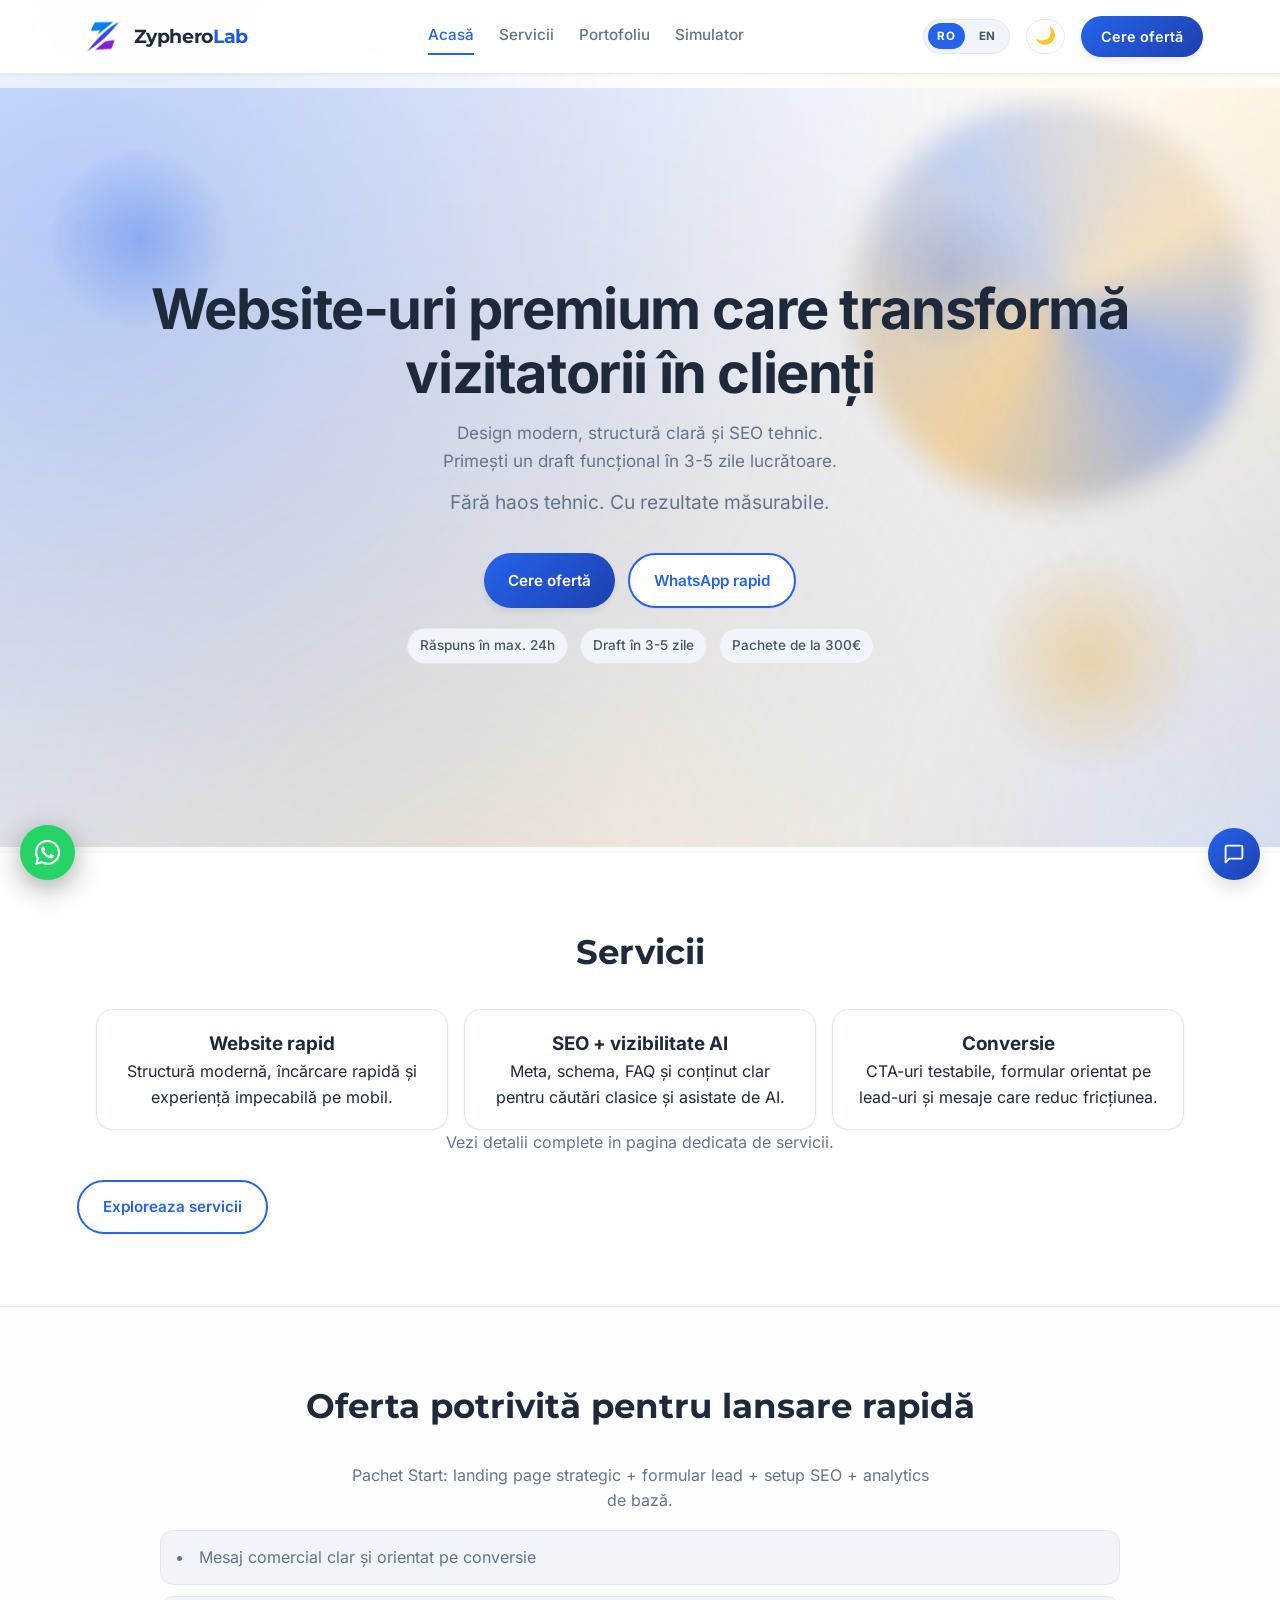
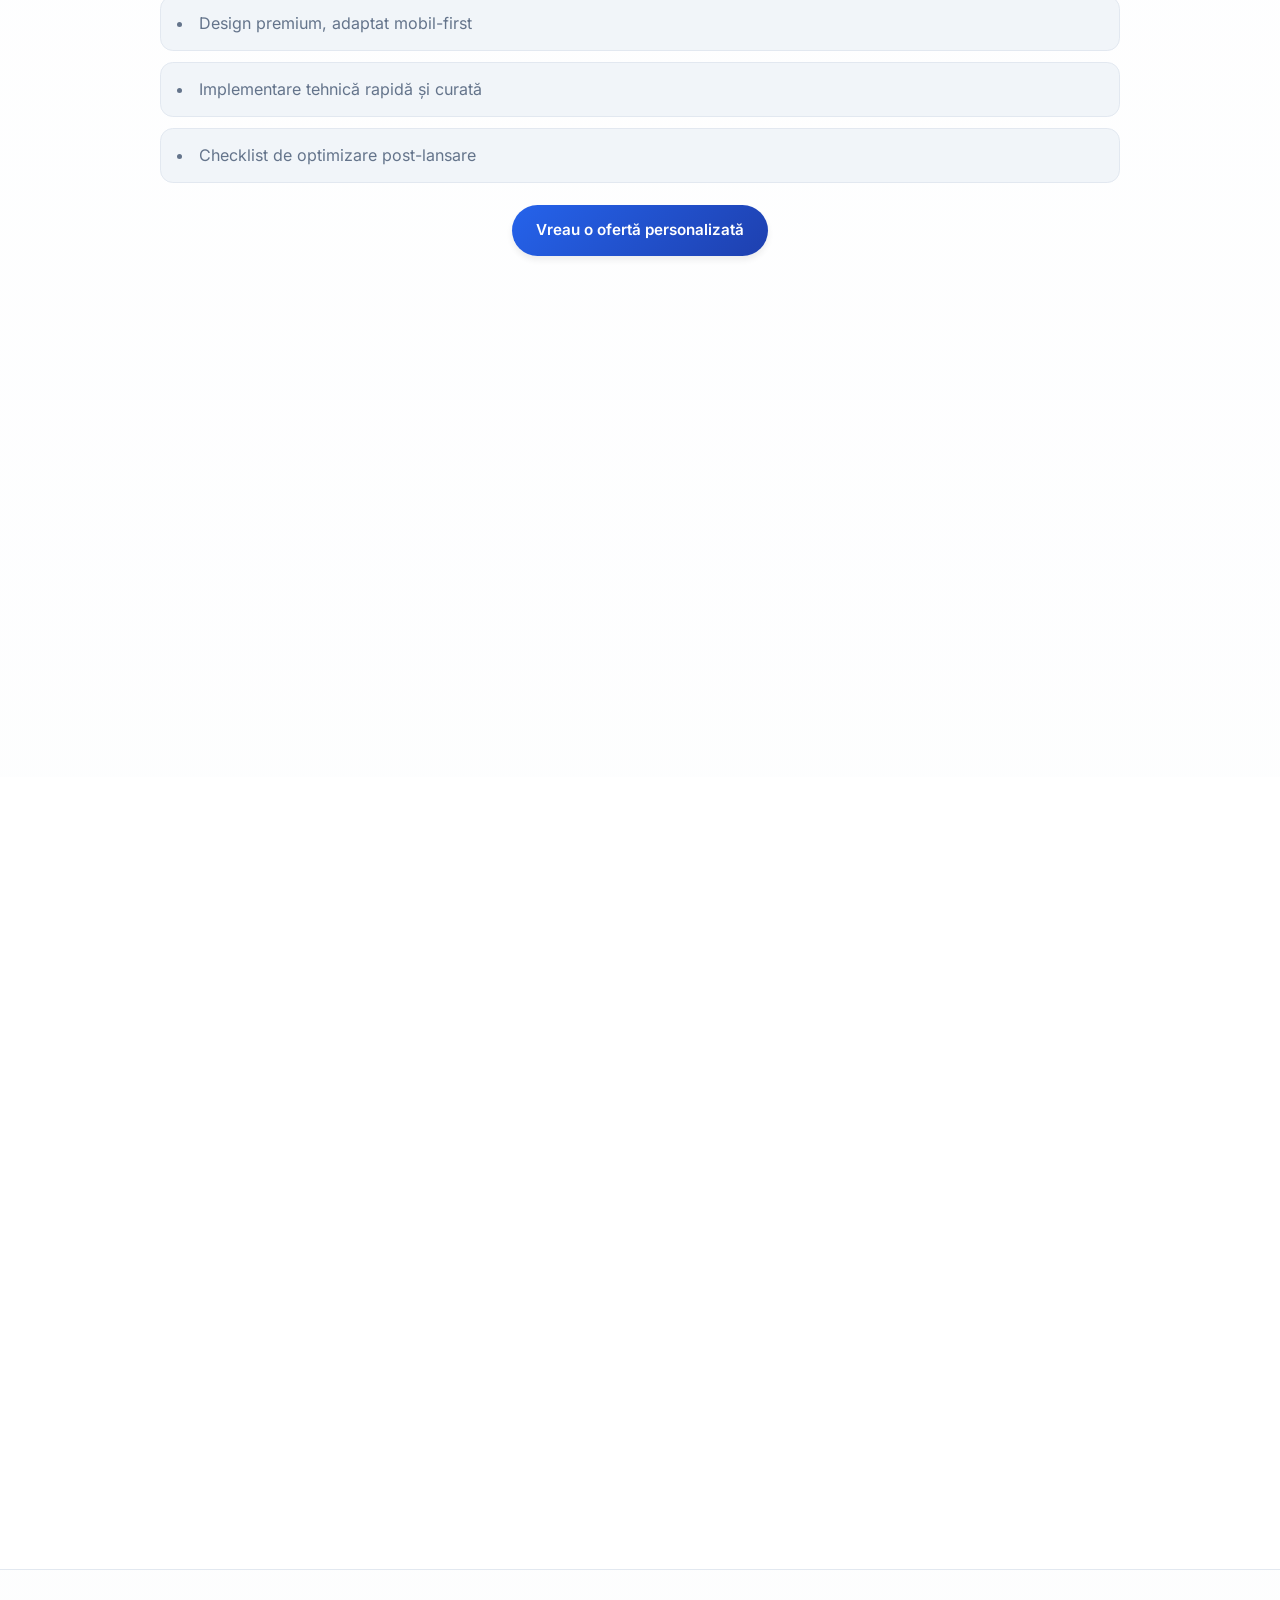
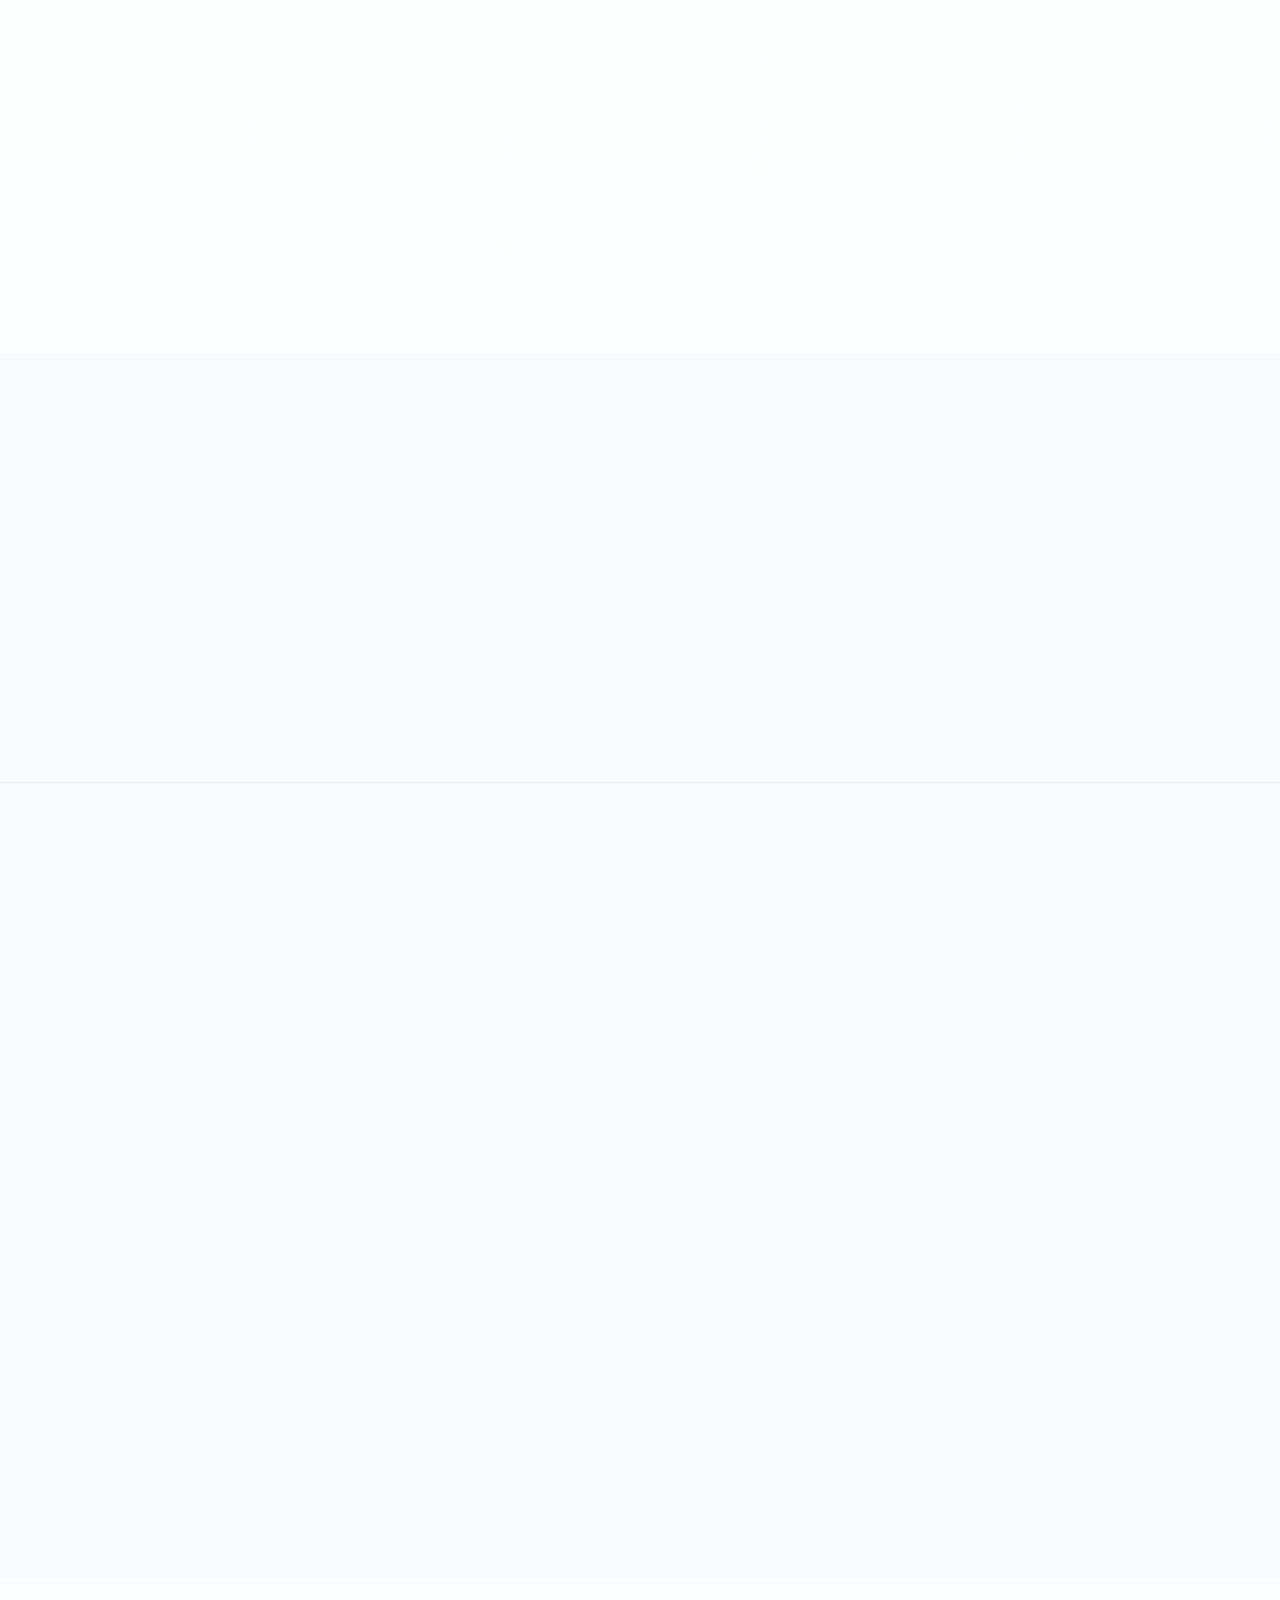
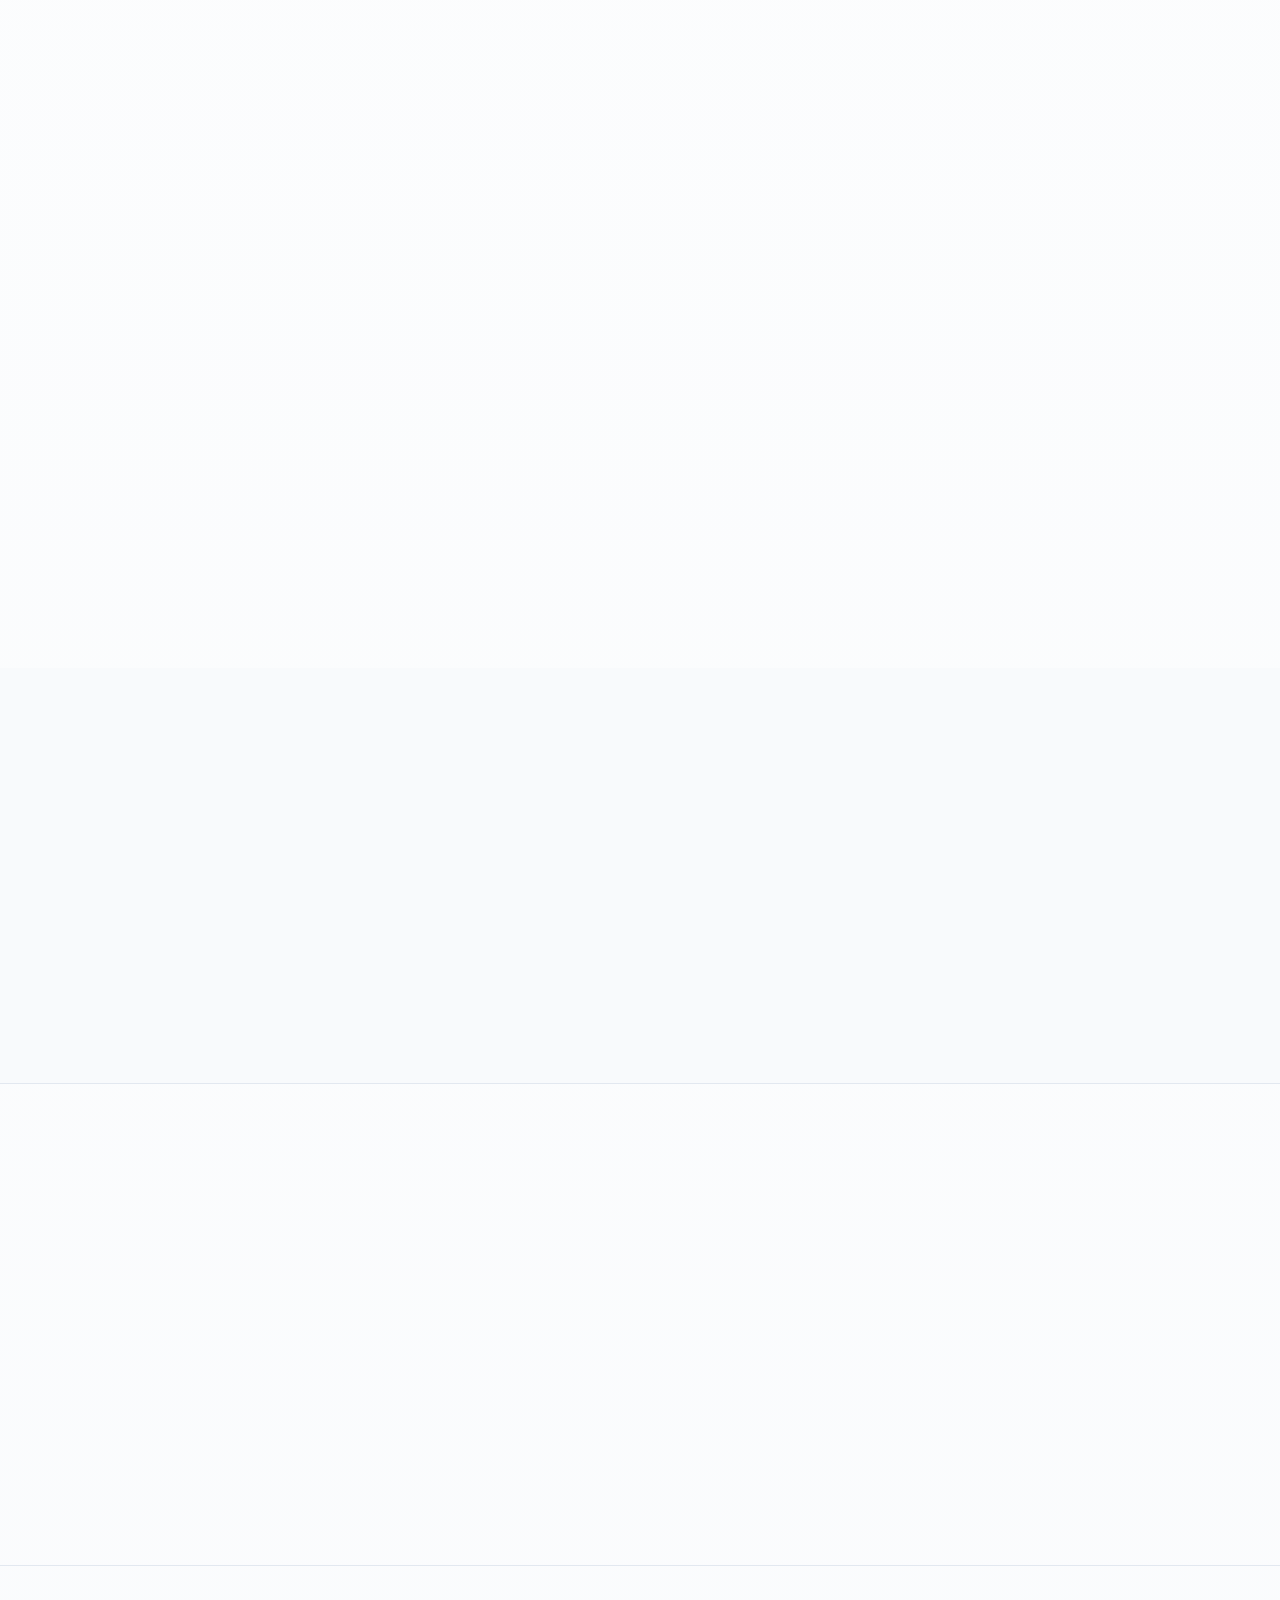
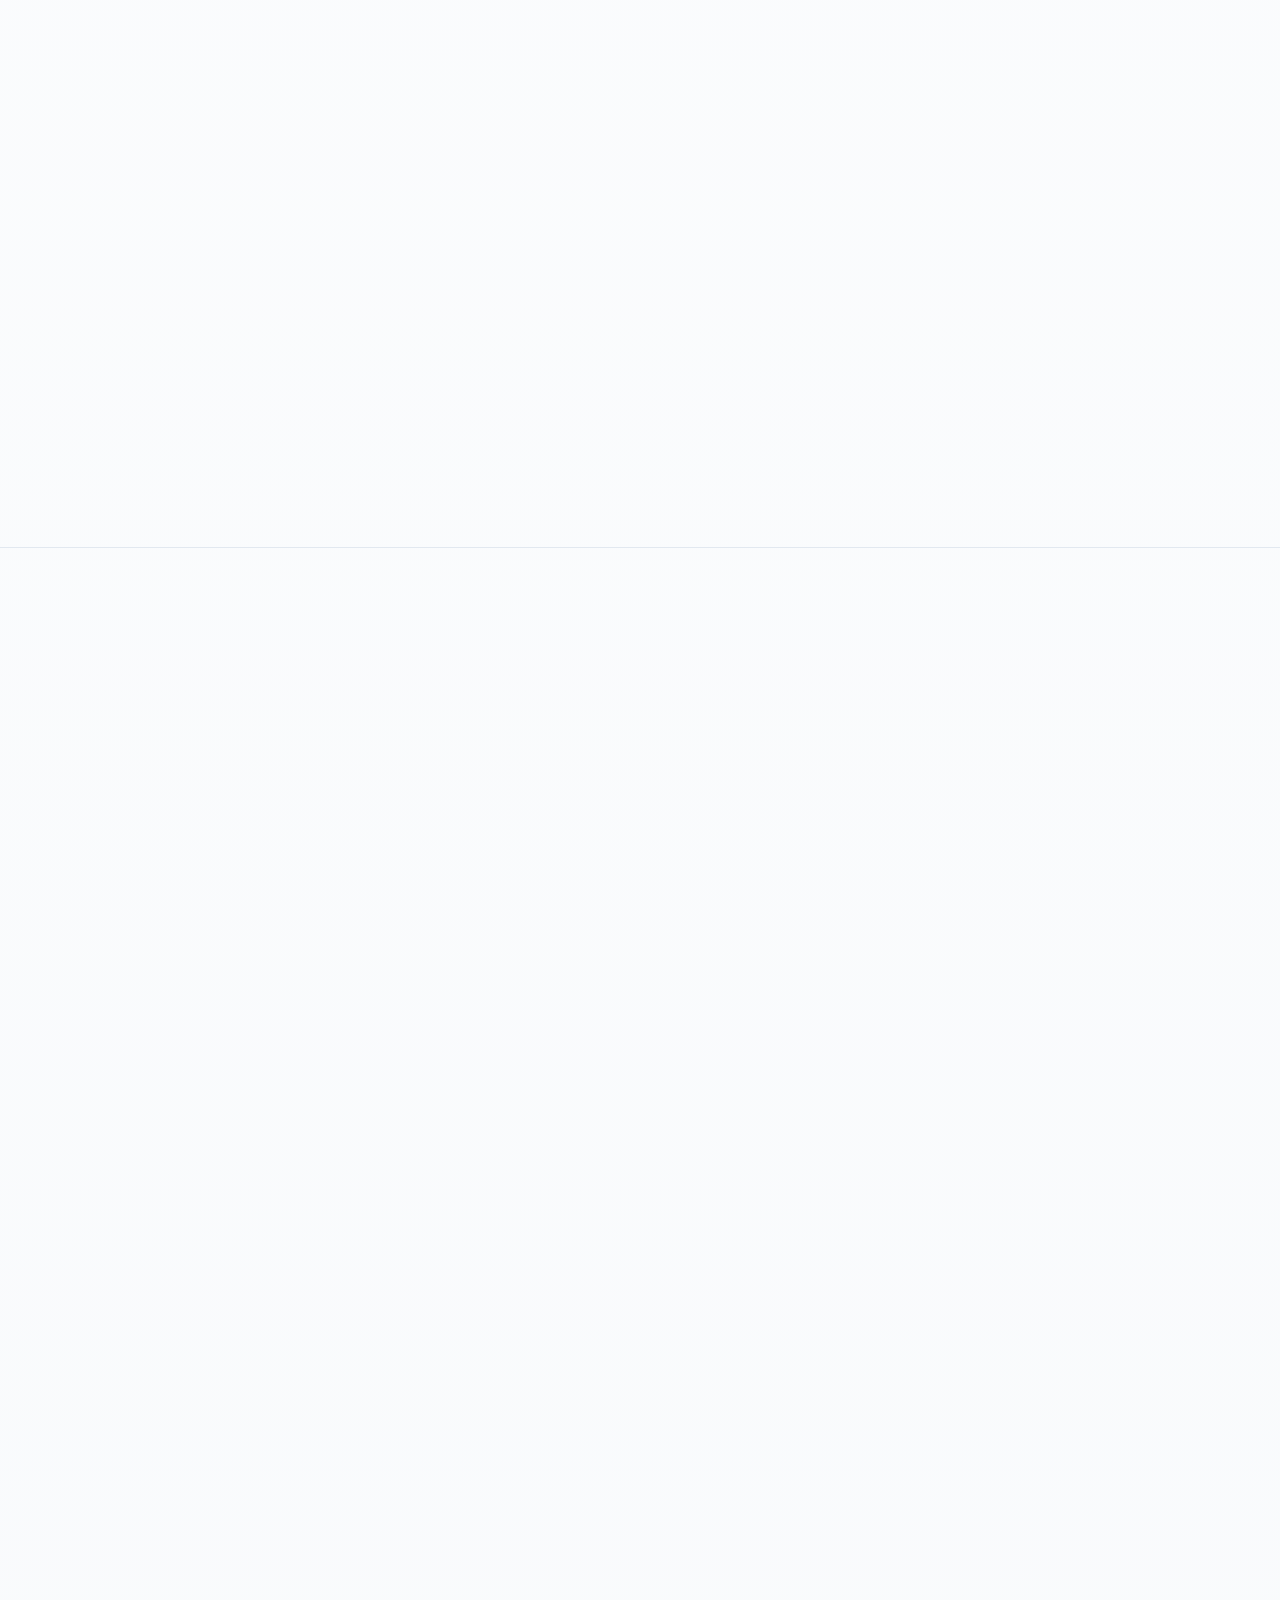
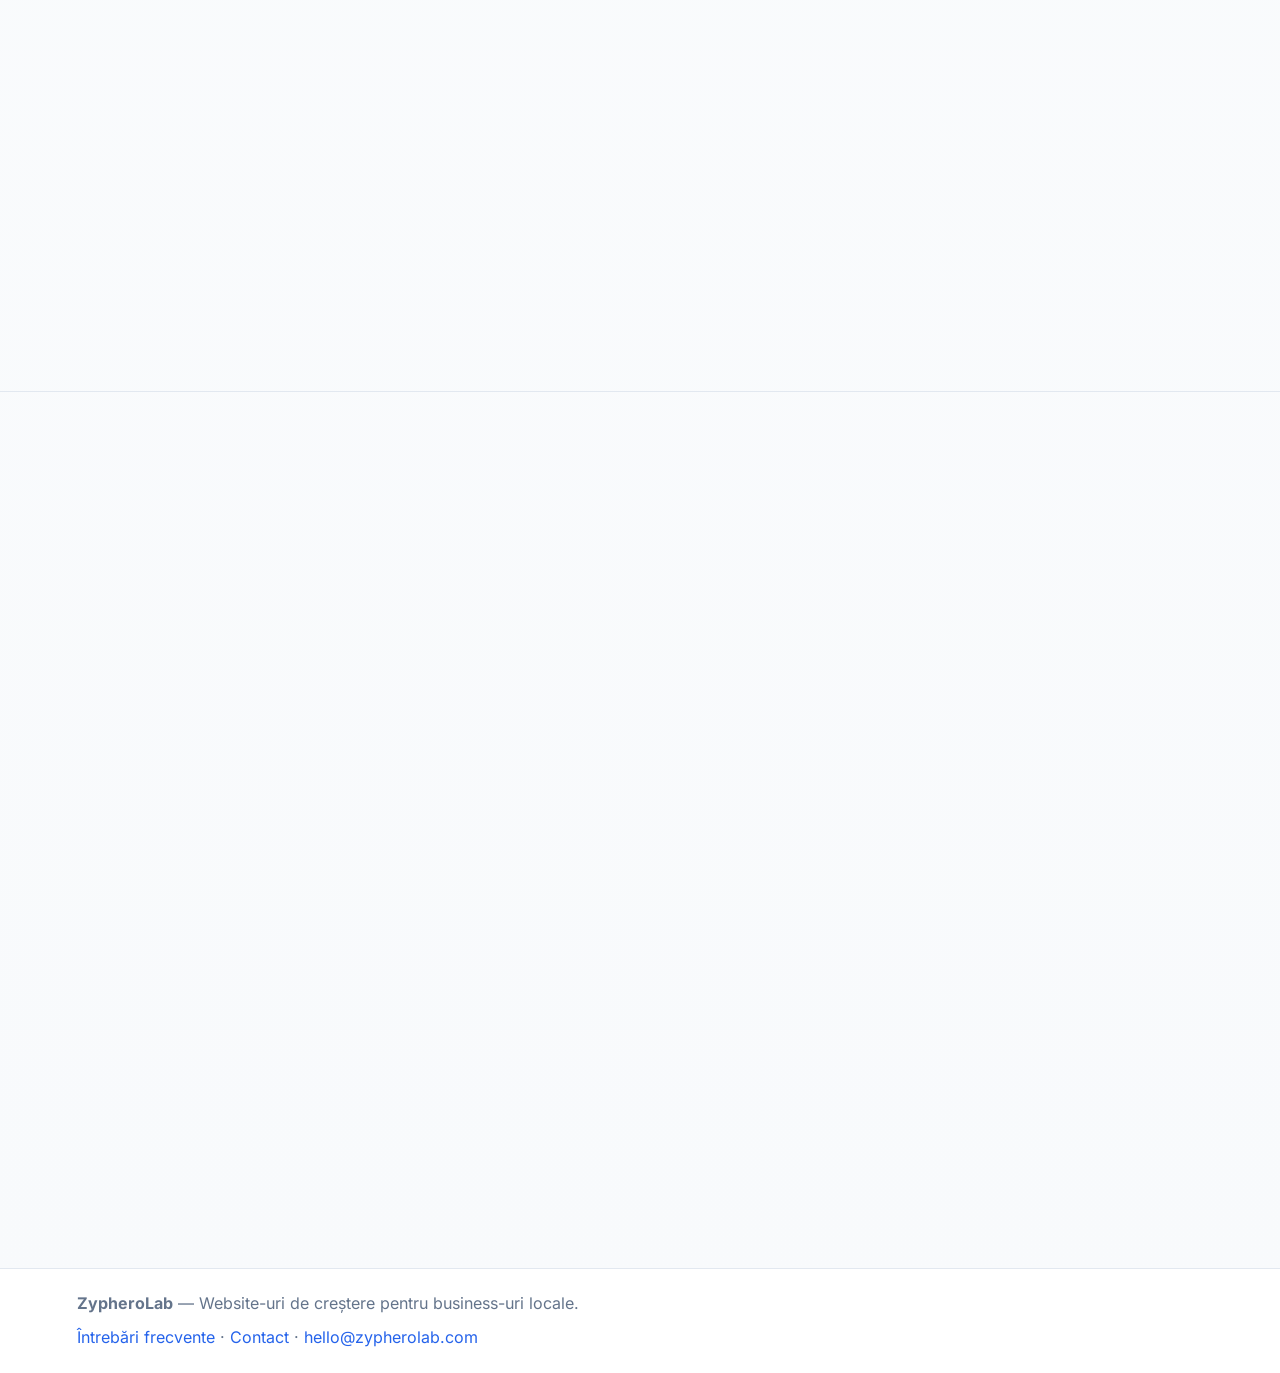
==== commit eaa24503: "Restore blocking homepage font stylesheet loading to eliminate font-swap layout shifts. This reverts" ====
--- a/index.html
+++ b/index.html
@@ -31,8 +31,7 @@
 <meta name="twitter:title" content="ZypheroLab | Website-uri premium pentru business">
 <meta name="twitter:description" content="Website-uri rapide, SEO-ready și orientate pe conversie.">
 <meta name="twitter:image" content="https://zypherolab.com/img/brand/og-image.png">
-<link rel="preload" href="/css/fonts.css?v=20260424b" as="style" onload="this.onload=null;this.rel='stylesheet'">
-<noscript><link rel="stylesheet" href="/css/fonts.css?v=20260424b"></noscript>
+<link rel="stylesheet" href="/css/fonts.css?v=20260424b">
 <link rel="preload" href="/css/style.css?v=20260424b" as="style" onload="this.onload=null;this.rel='stylesheet'">
 <noscript><link rel="stylesheet" href="/css/style.css?v=20260424b"></noscript>
 <link rel="alternate" type="text/plain" href="/llms.txt" title="LLMs summary">
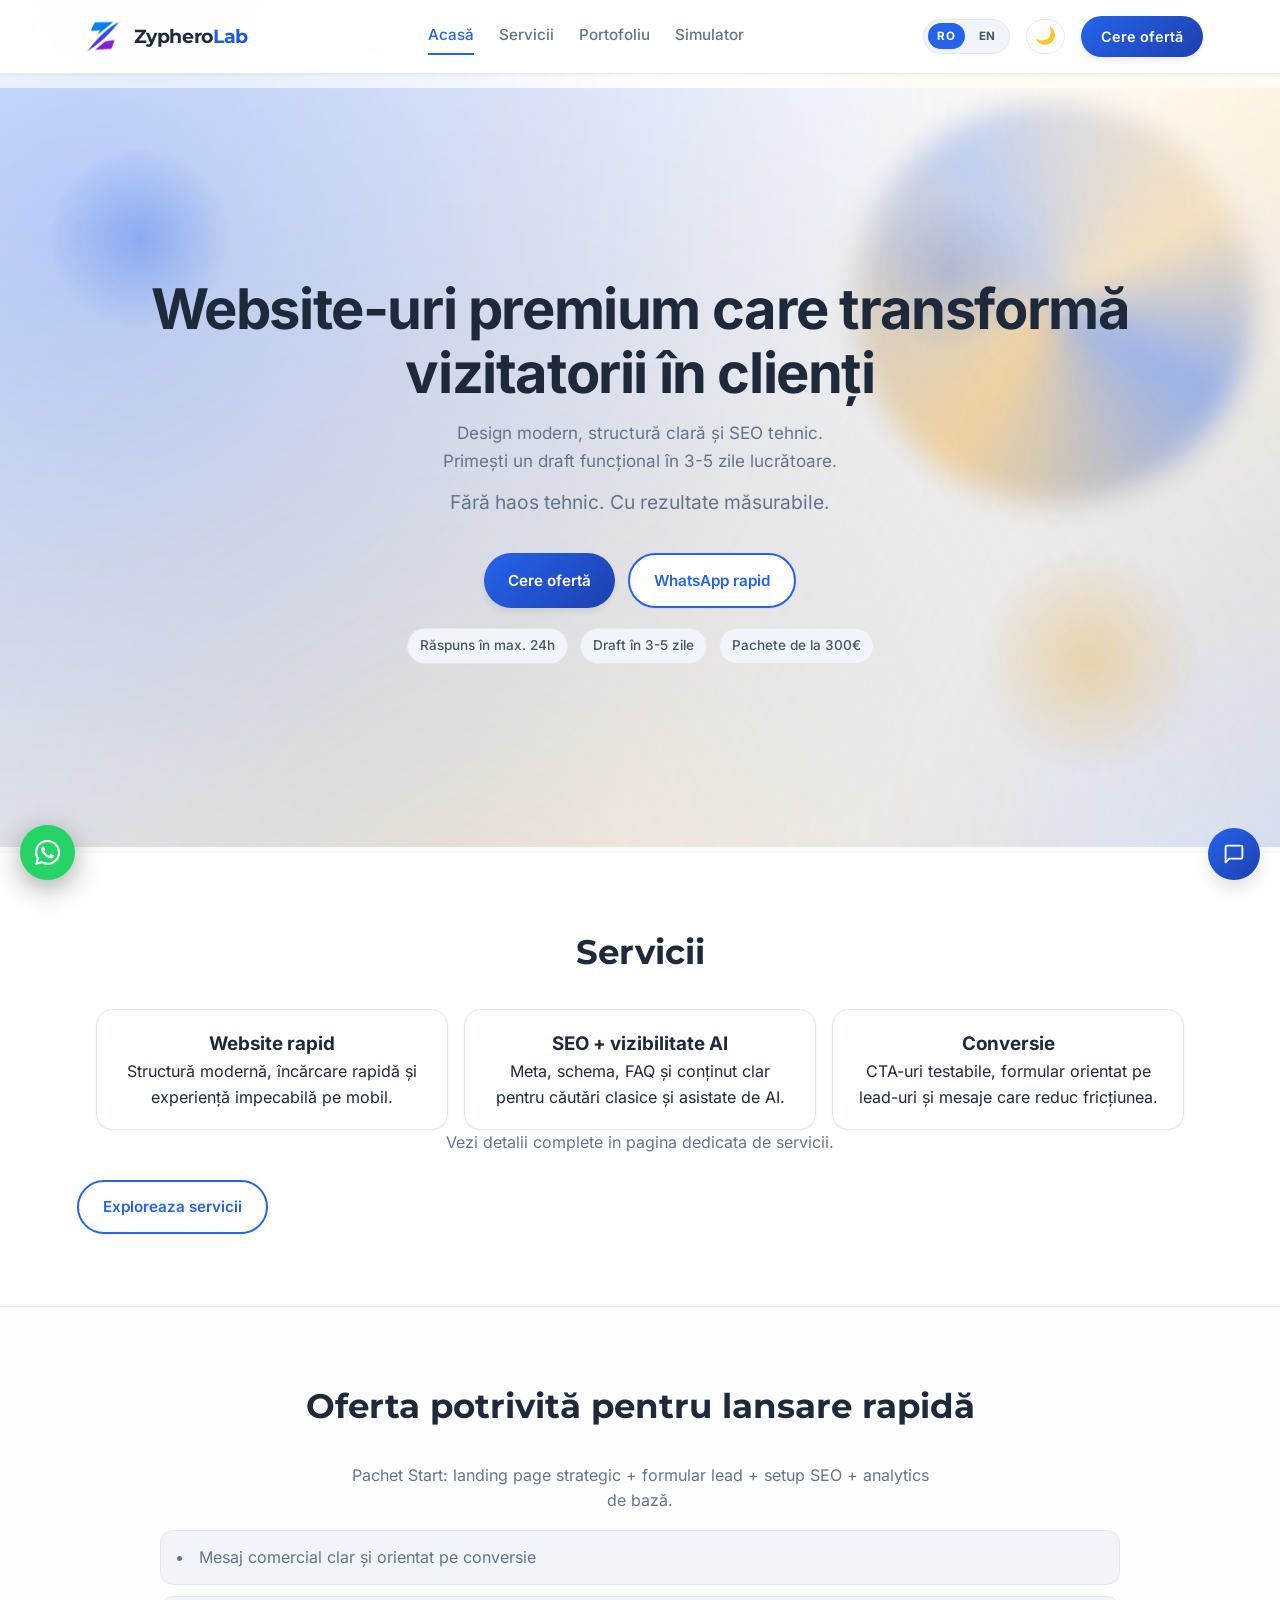
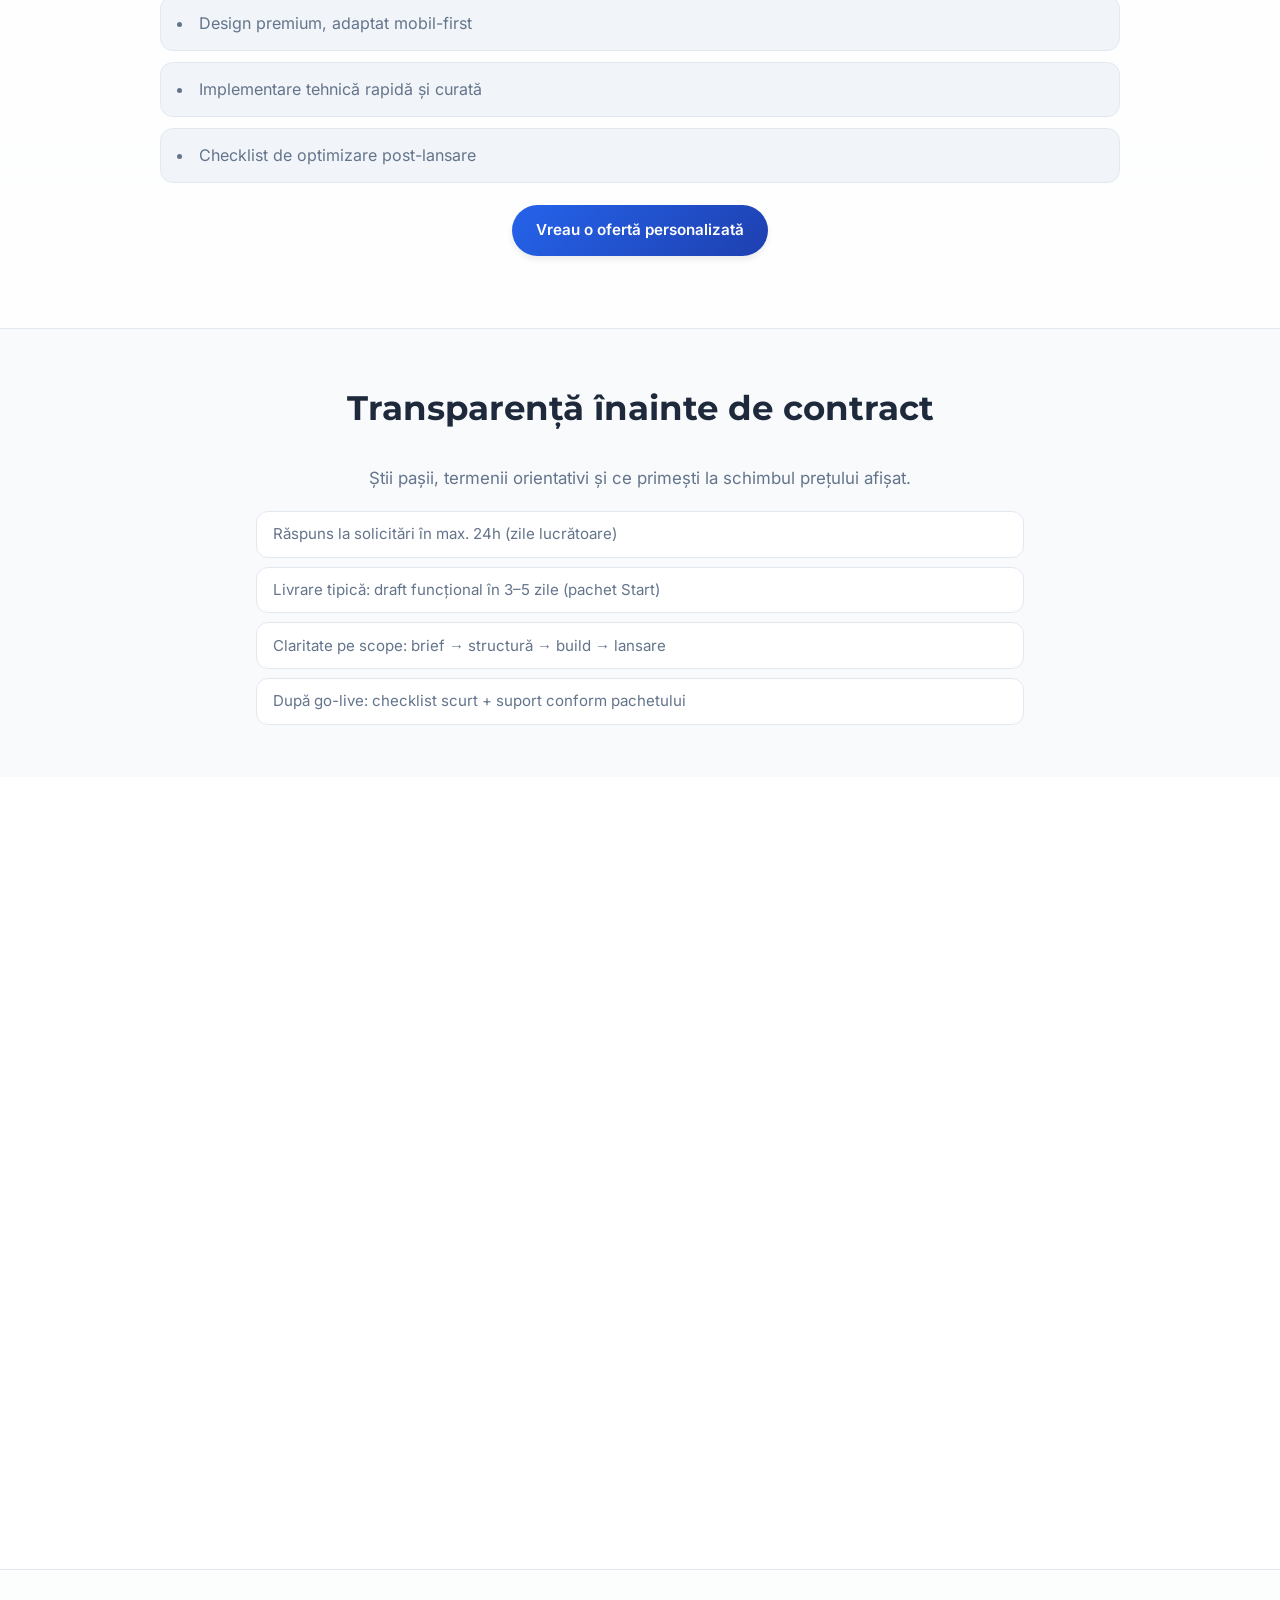
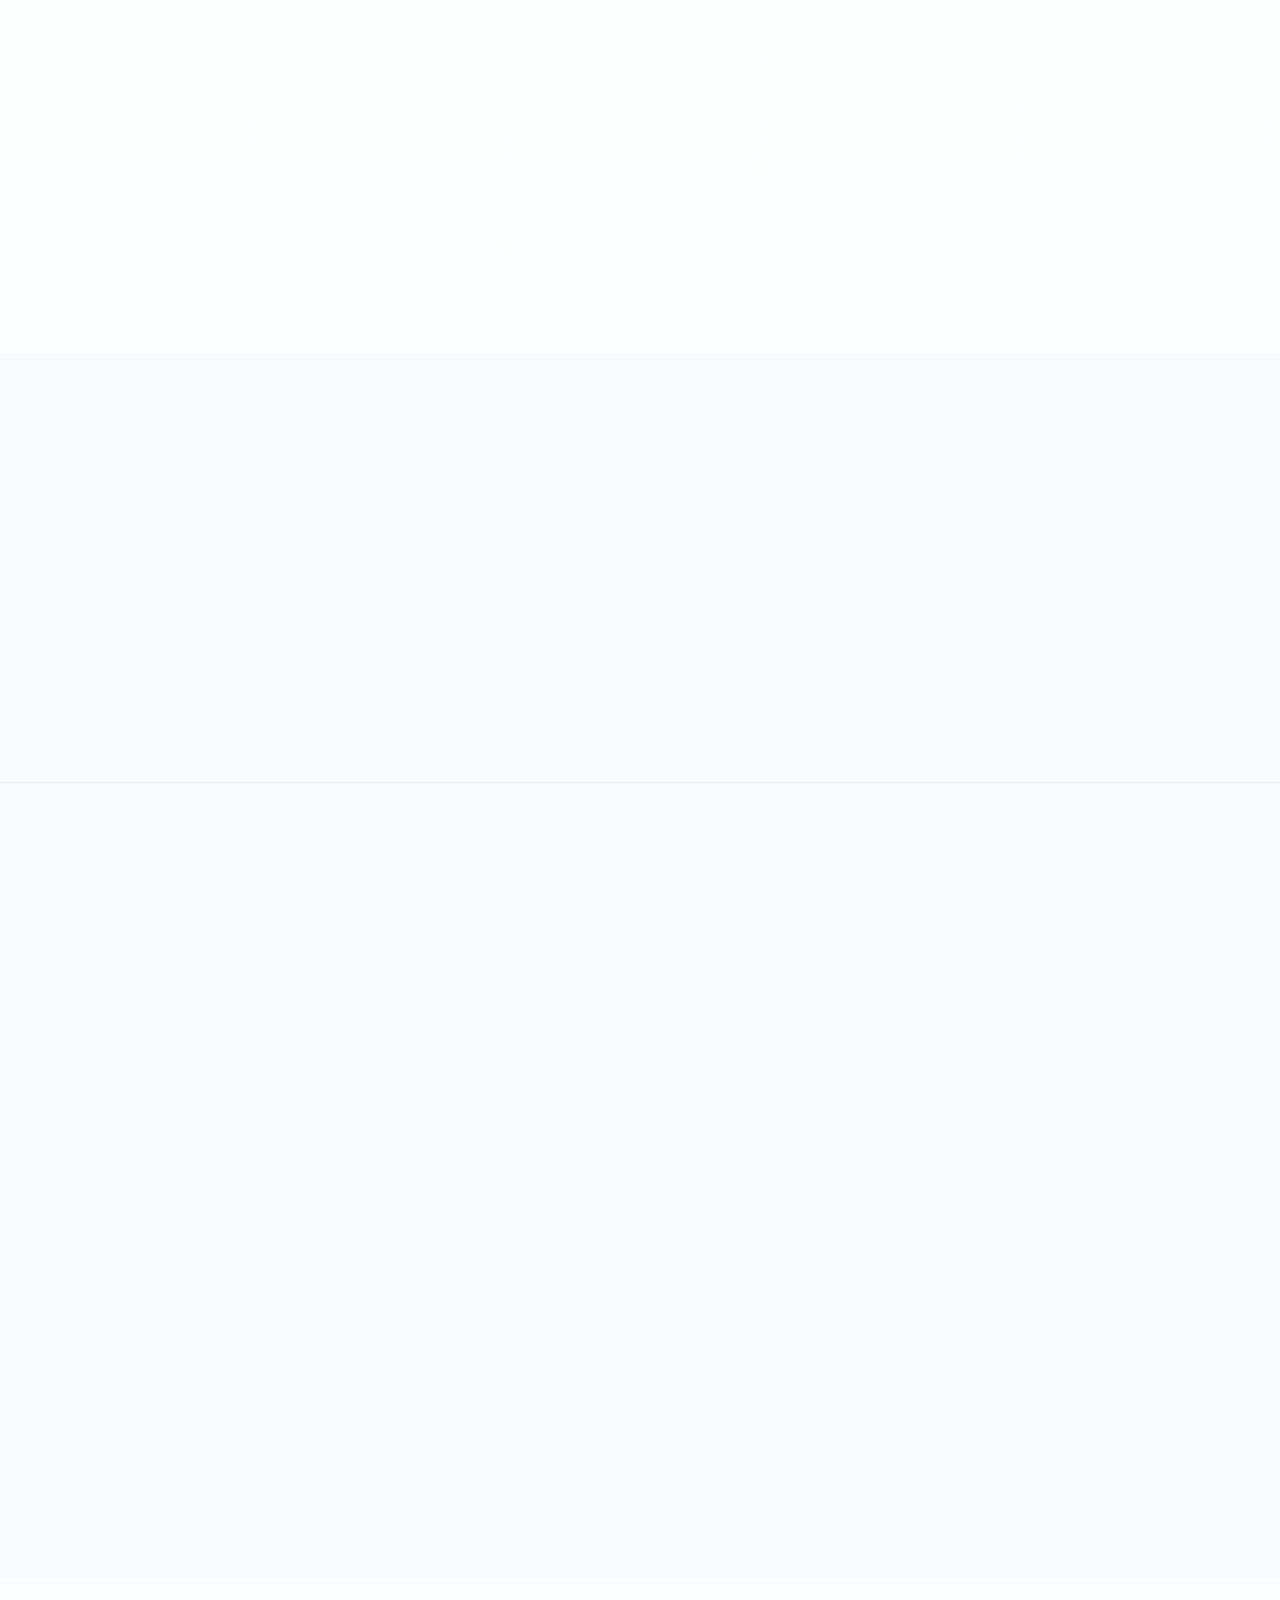
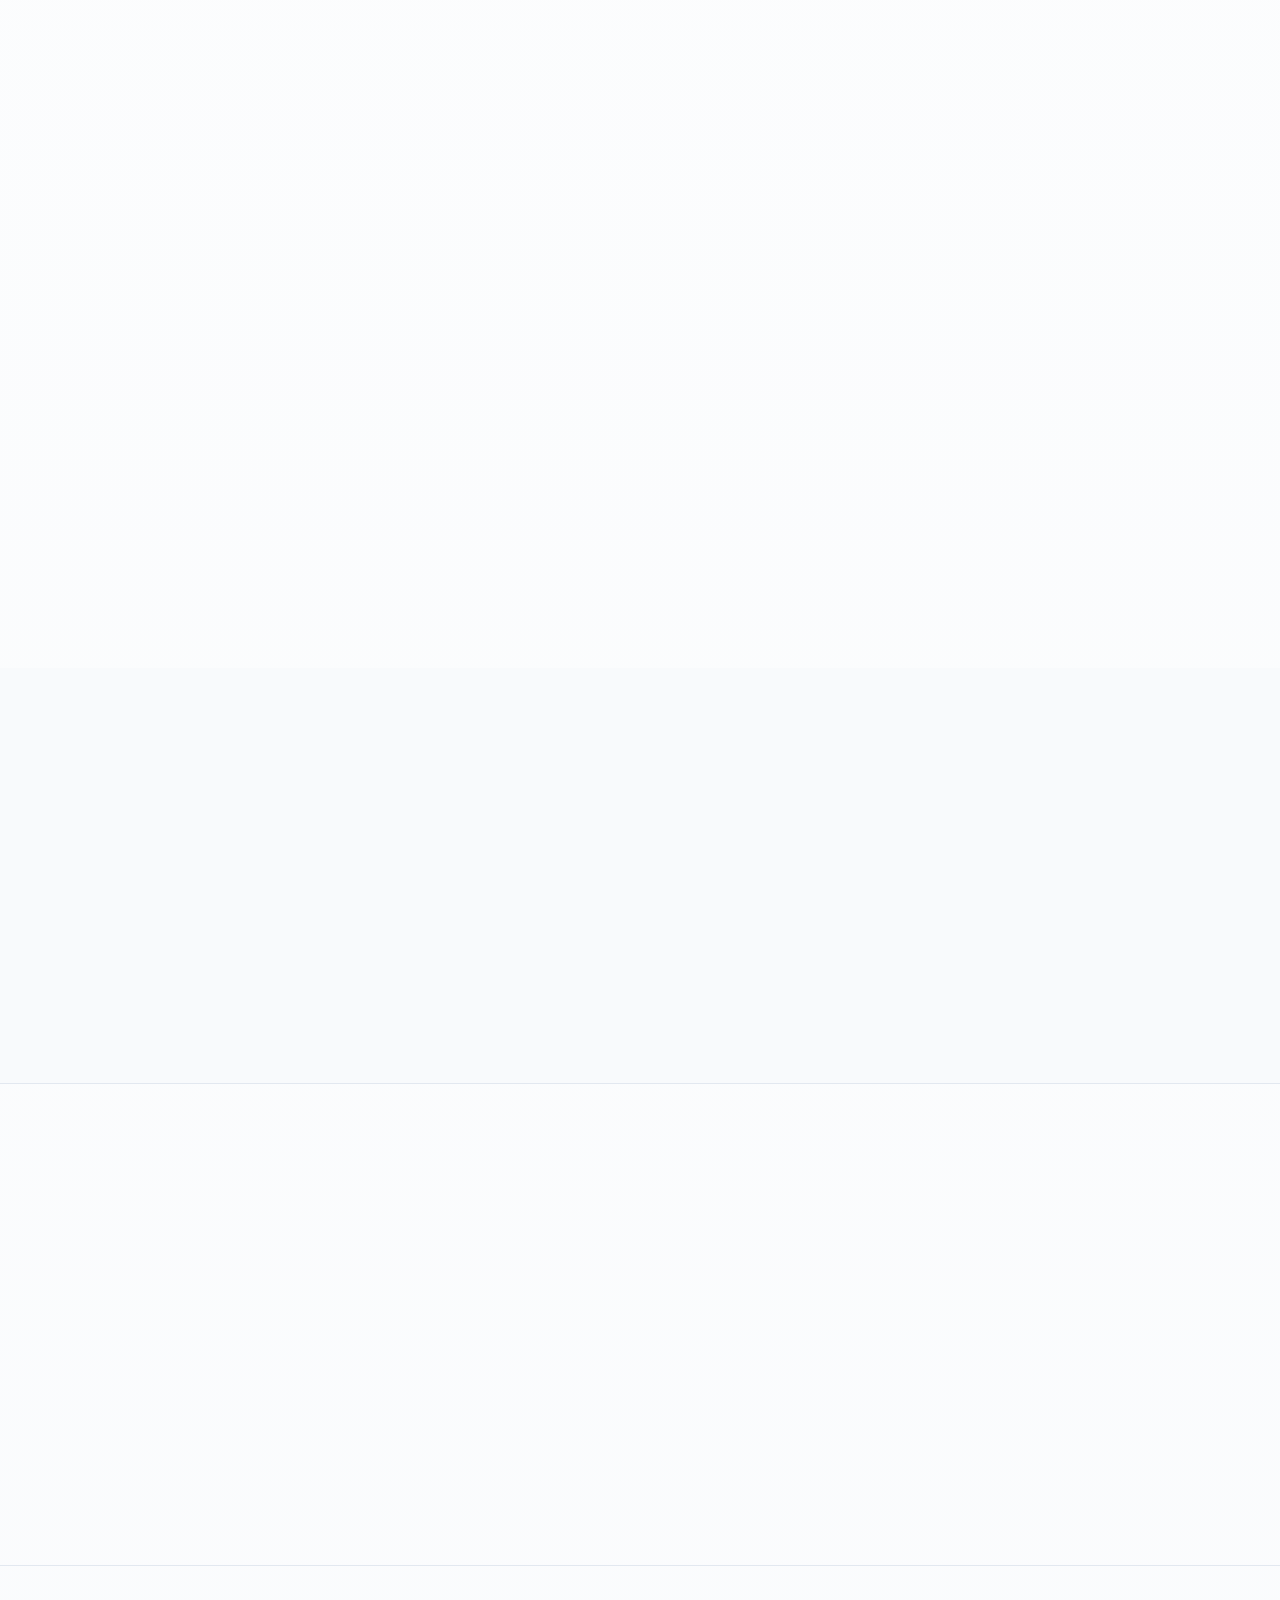
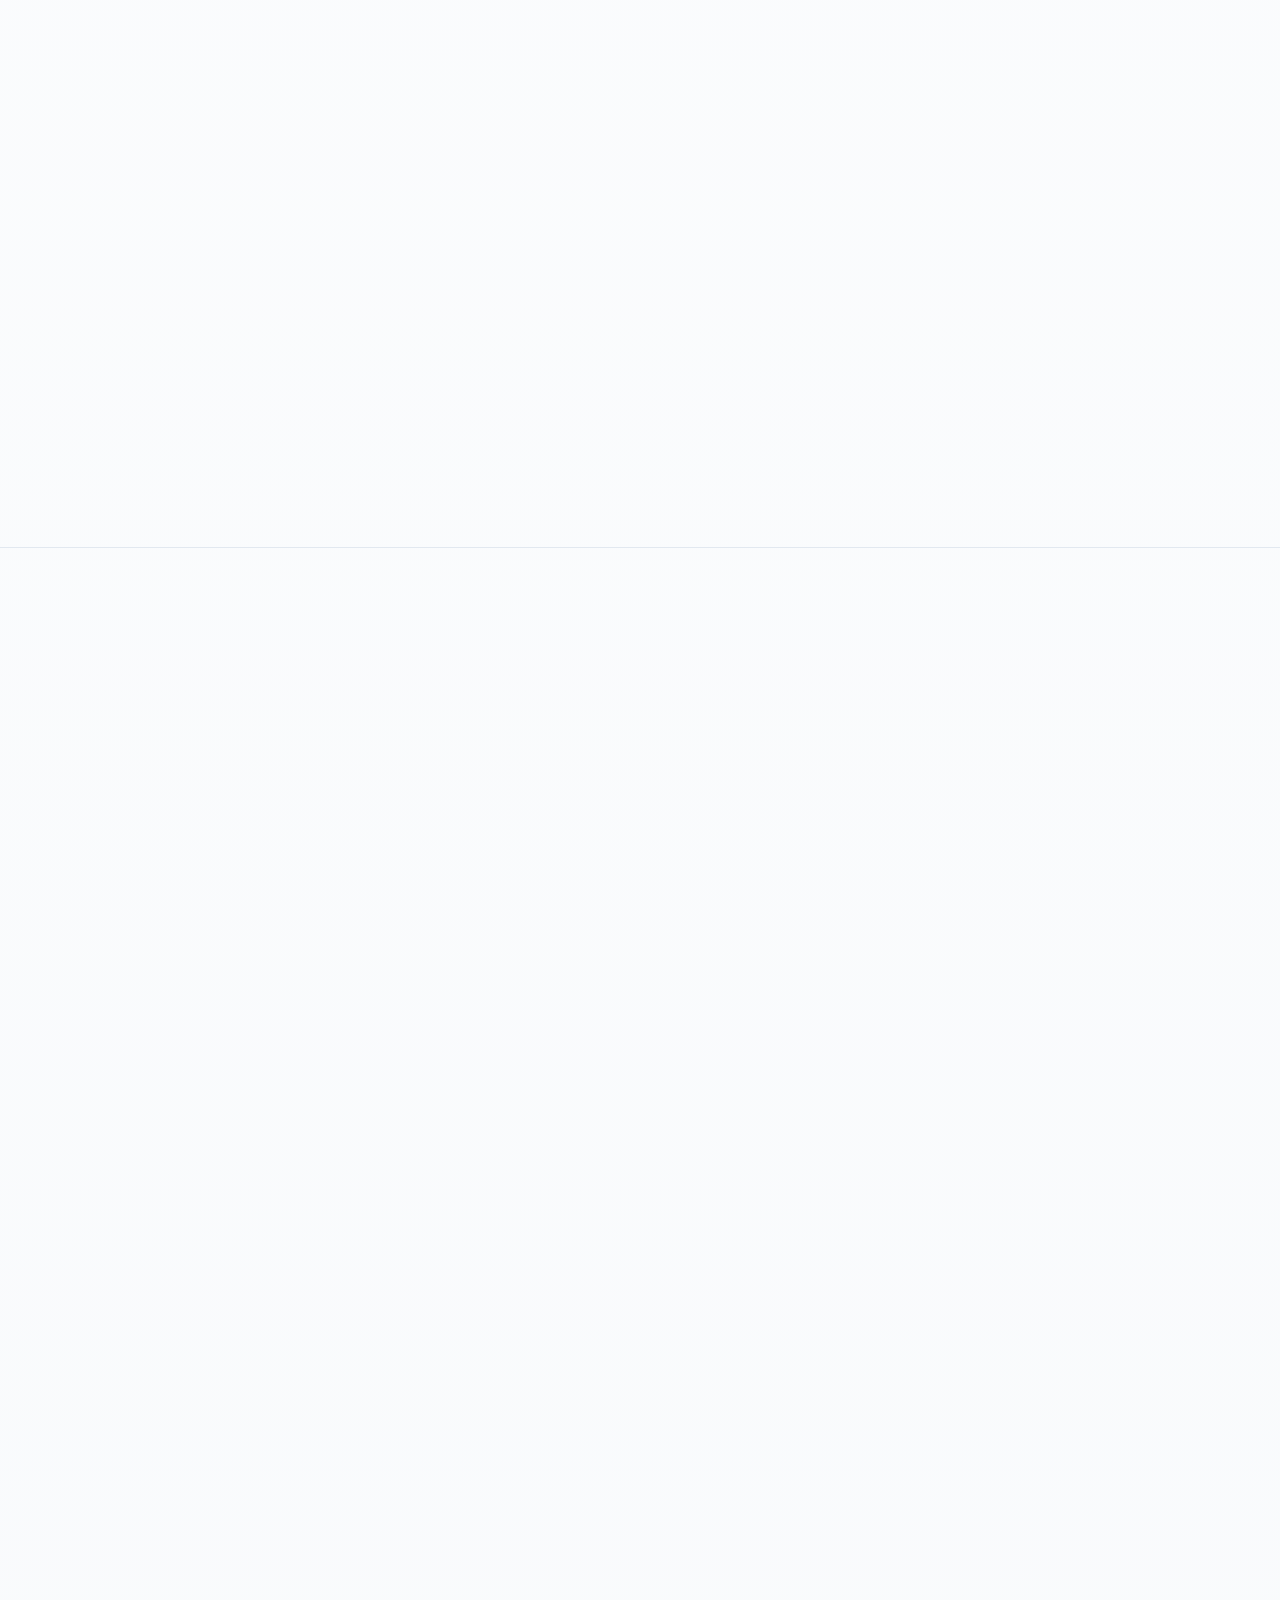
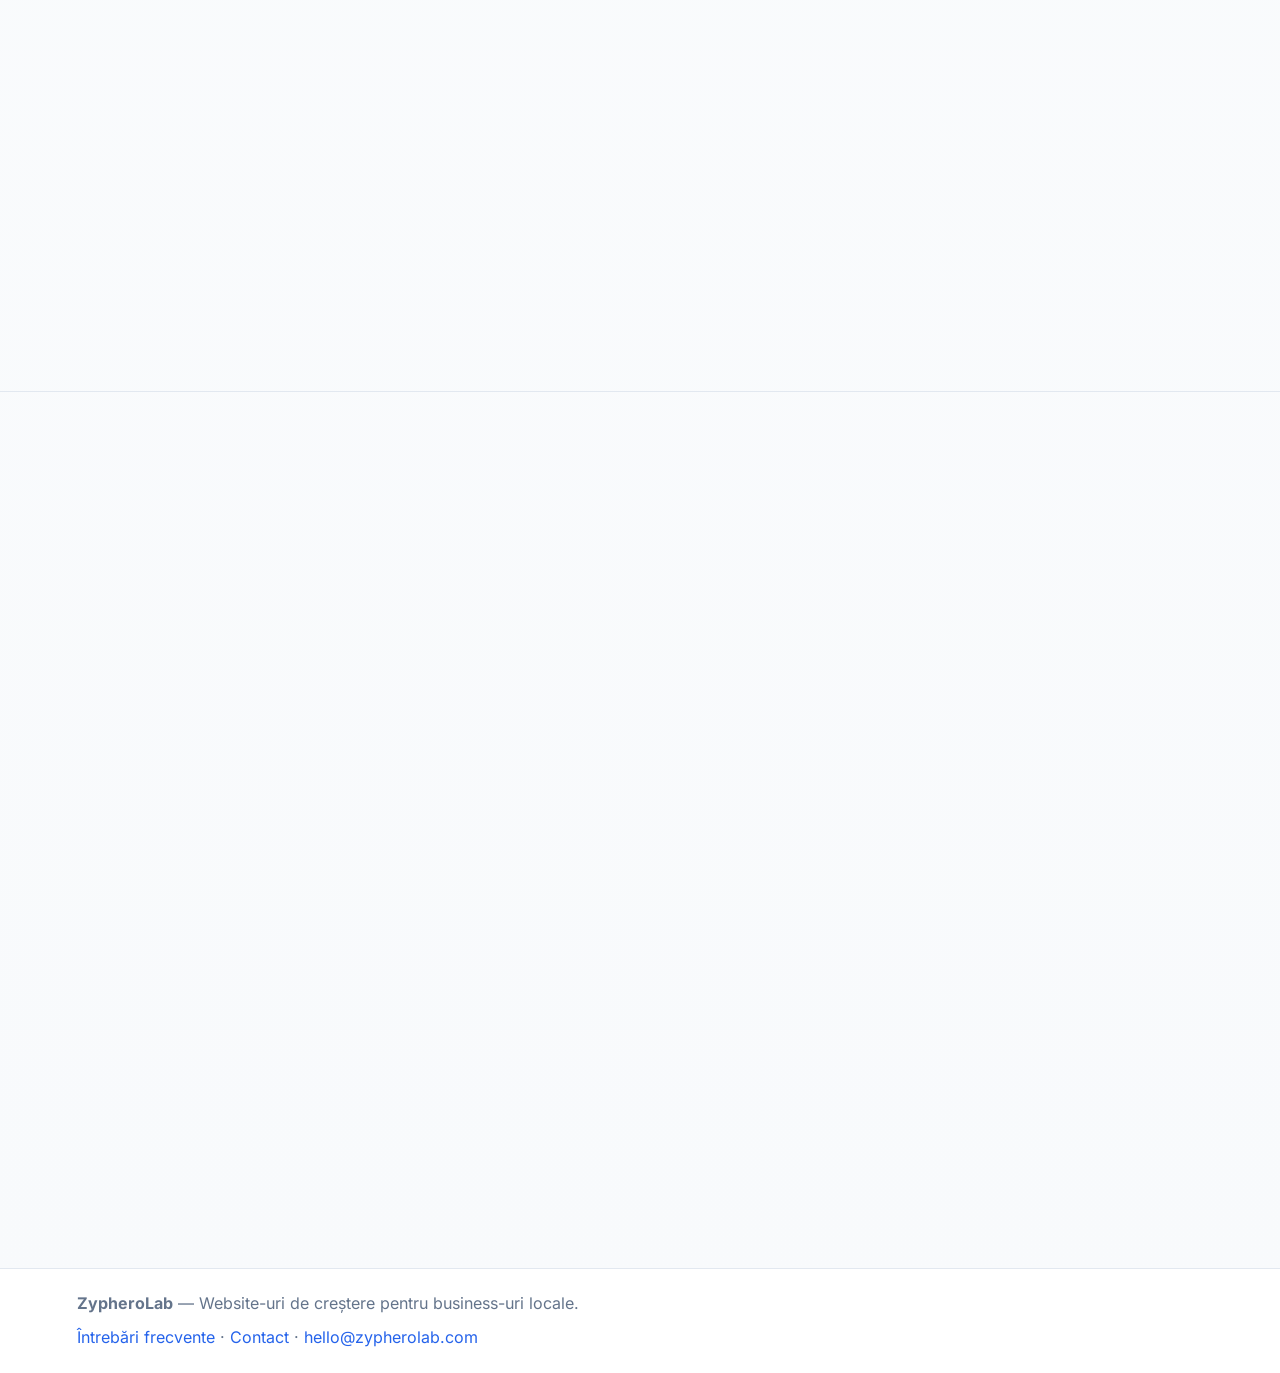
==== commit 3fb2092e: "Make homepage CSS loading blocking to improve LCP stability. This removes async stylesheet swapping " ====
--- a/index.html
+++ b/index.html
@@ -32,8 +32,7 @@
 <meta name="twitter:description" content="Website-uri rapide, SEO-ready și orientate pe conversie.">
 <meta name="twitter:image" content="https://zypherolab.com/img/brand/og-image.png">
 <link rel="stylesheet" href="/css/fonts.css?v=20260424b">
-<link rel="preload" href="/css/style.css?v=20260424b" as="style" onload="this.onload=null;this.rel='stylesheet'">
-<noscript><link rel="stylesheet" href="/css/style.css?v=20260424b"></noscript>
+<link rel="stylesheet" href="/css/style.css?v=20260424b">
 <link rel="alternate" type="text/plain" href="/llms.txt" title="LLMs summary">
 <noscript>
   <style>
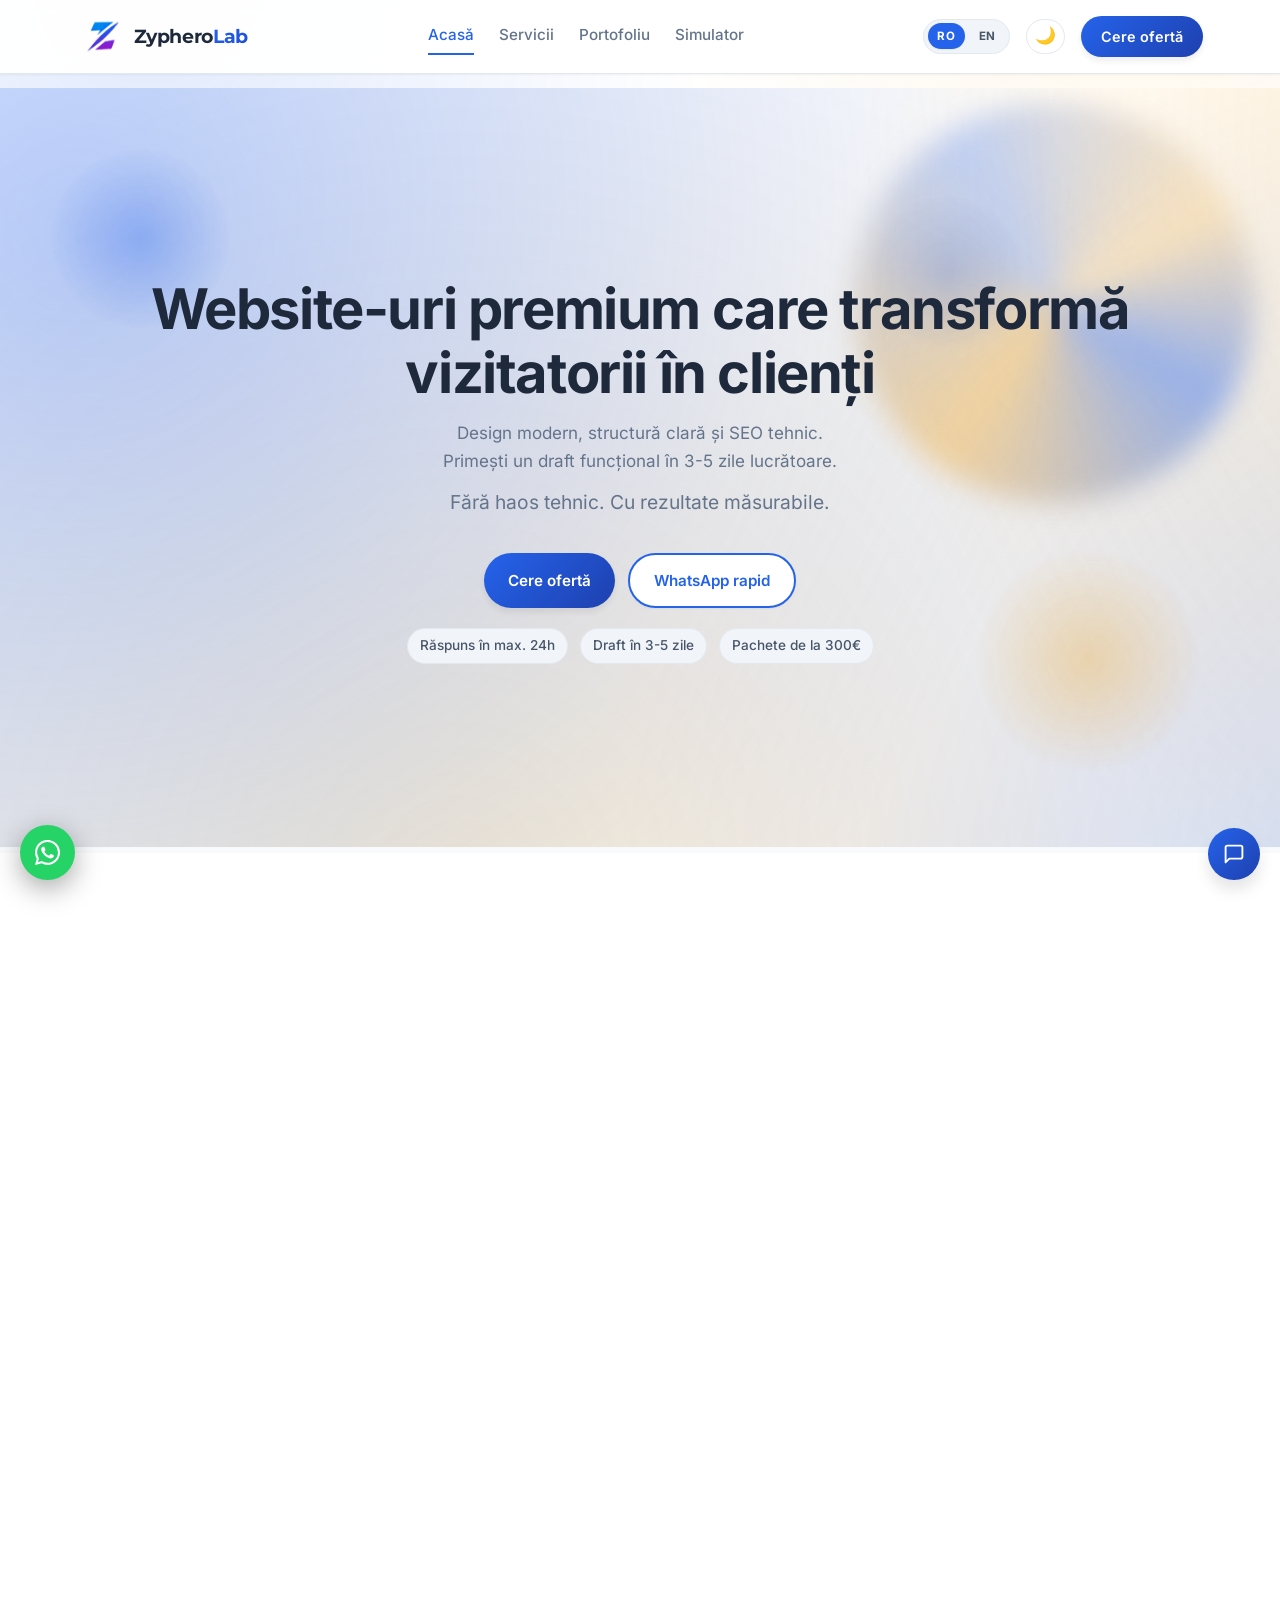
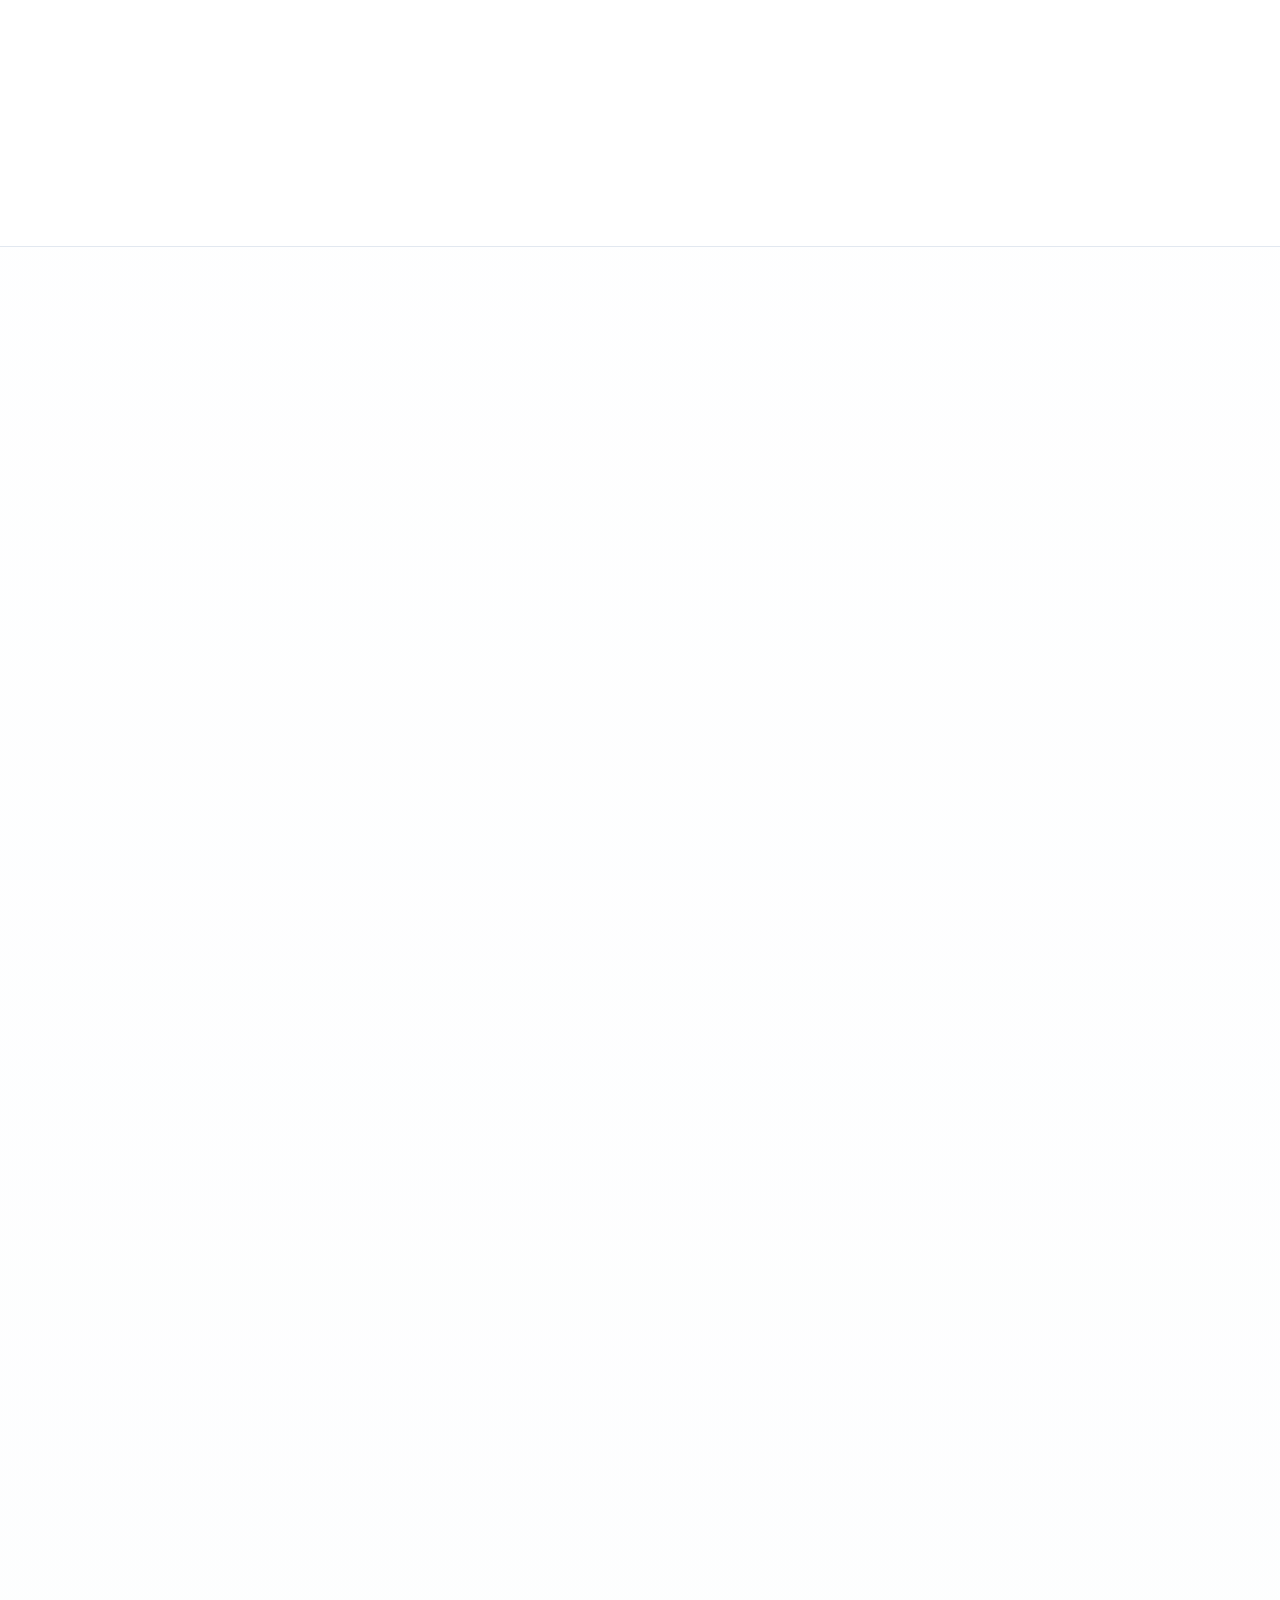
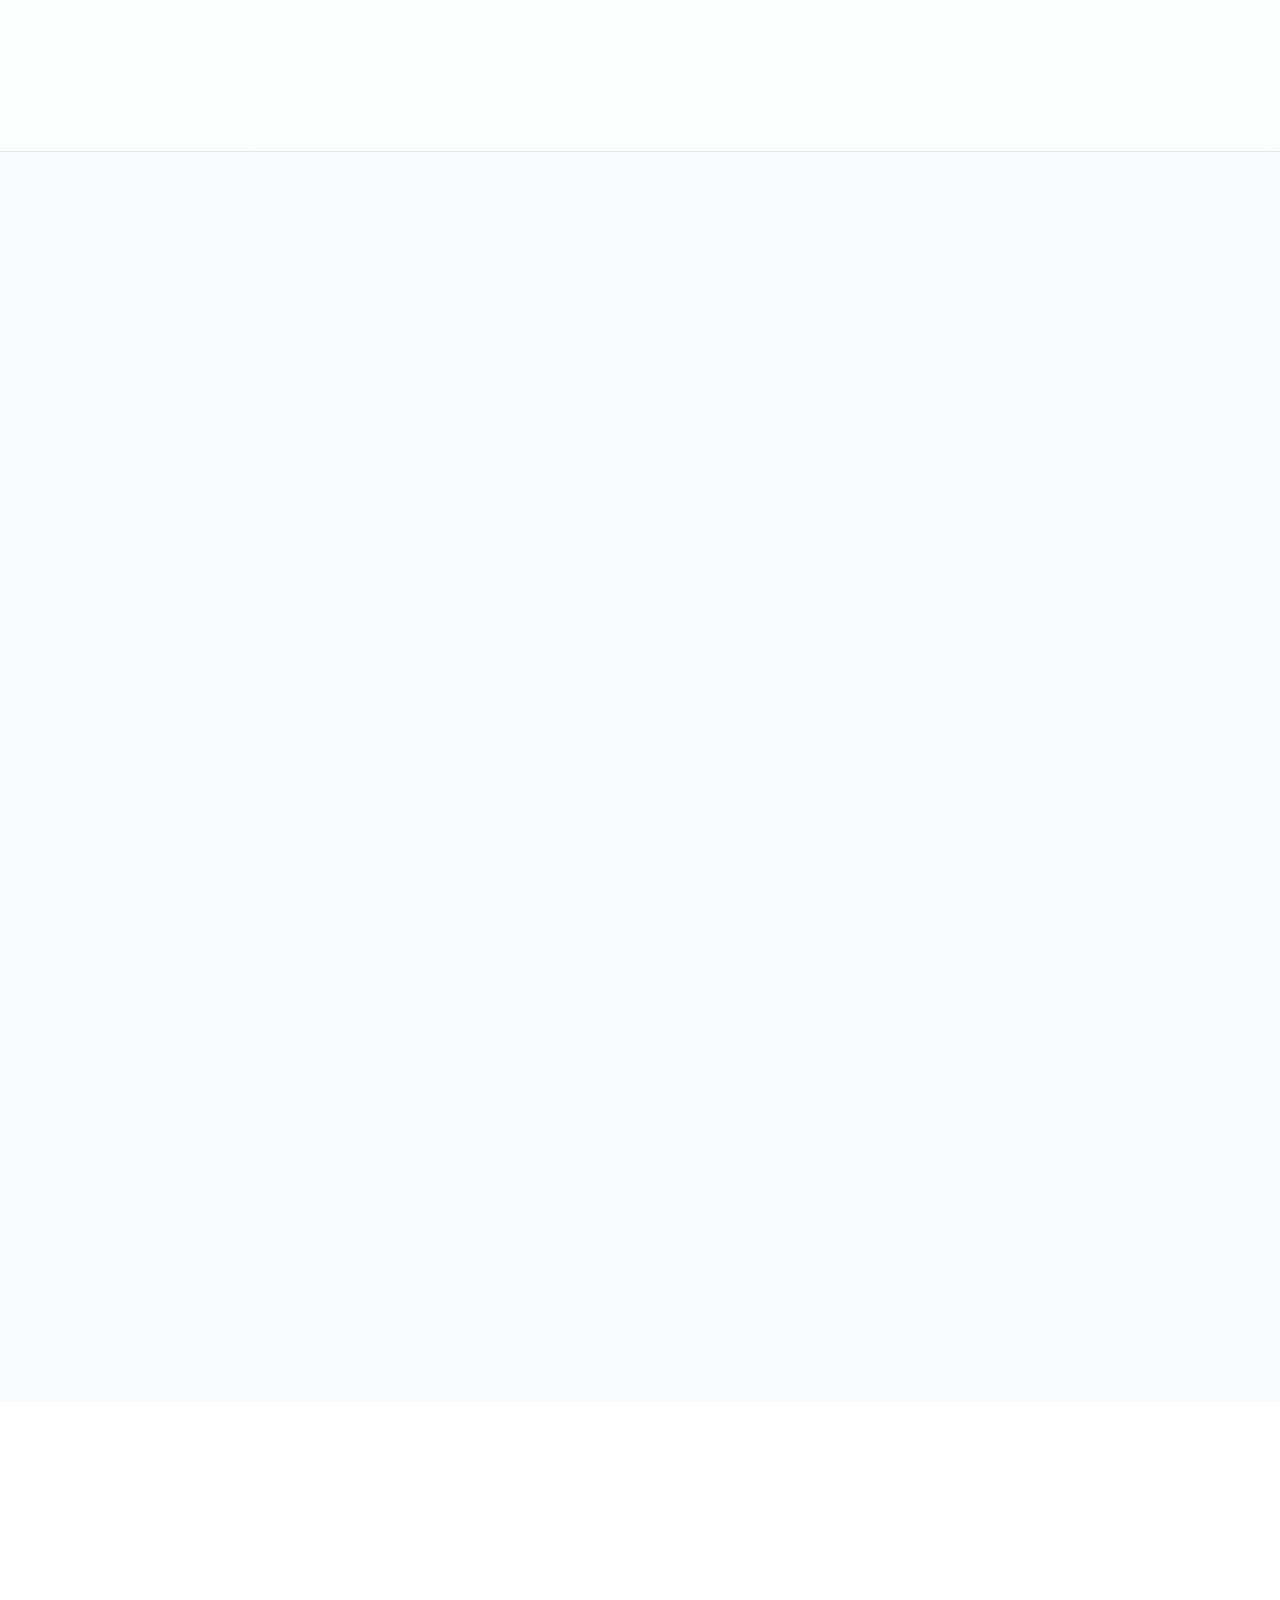
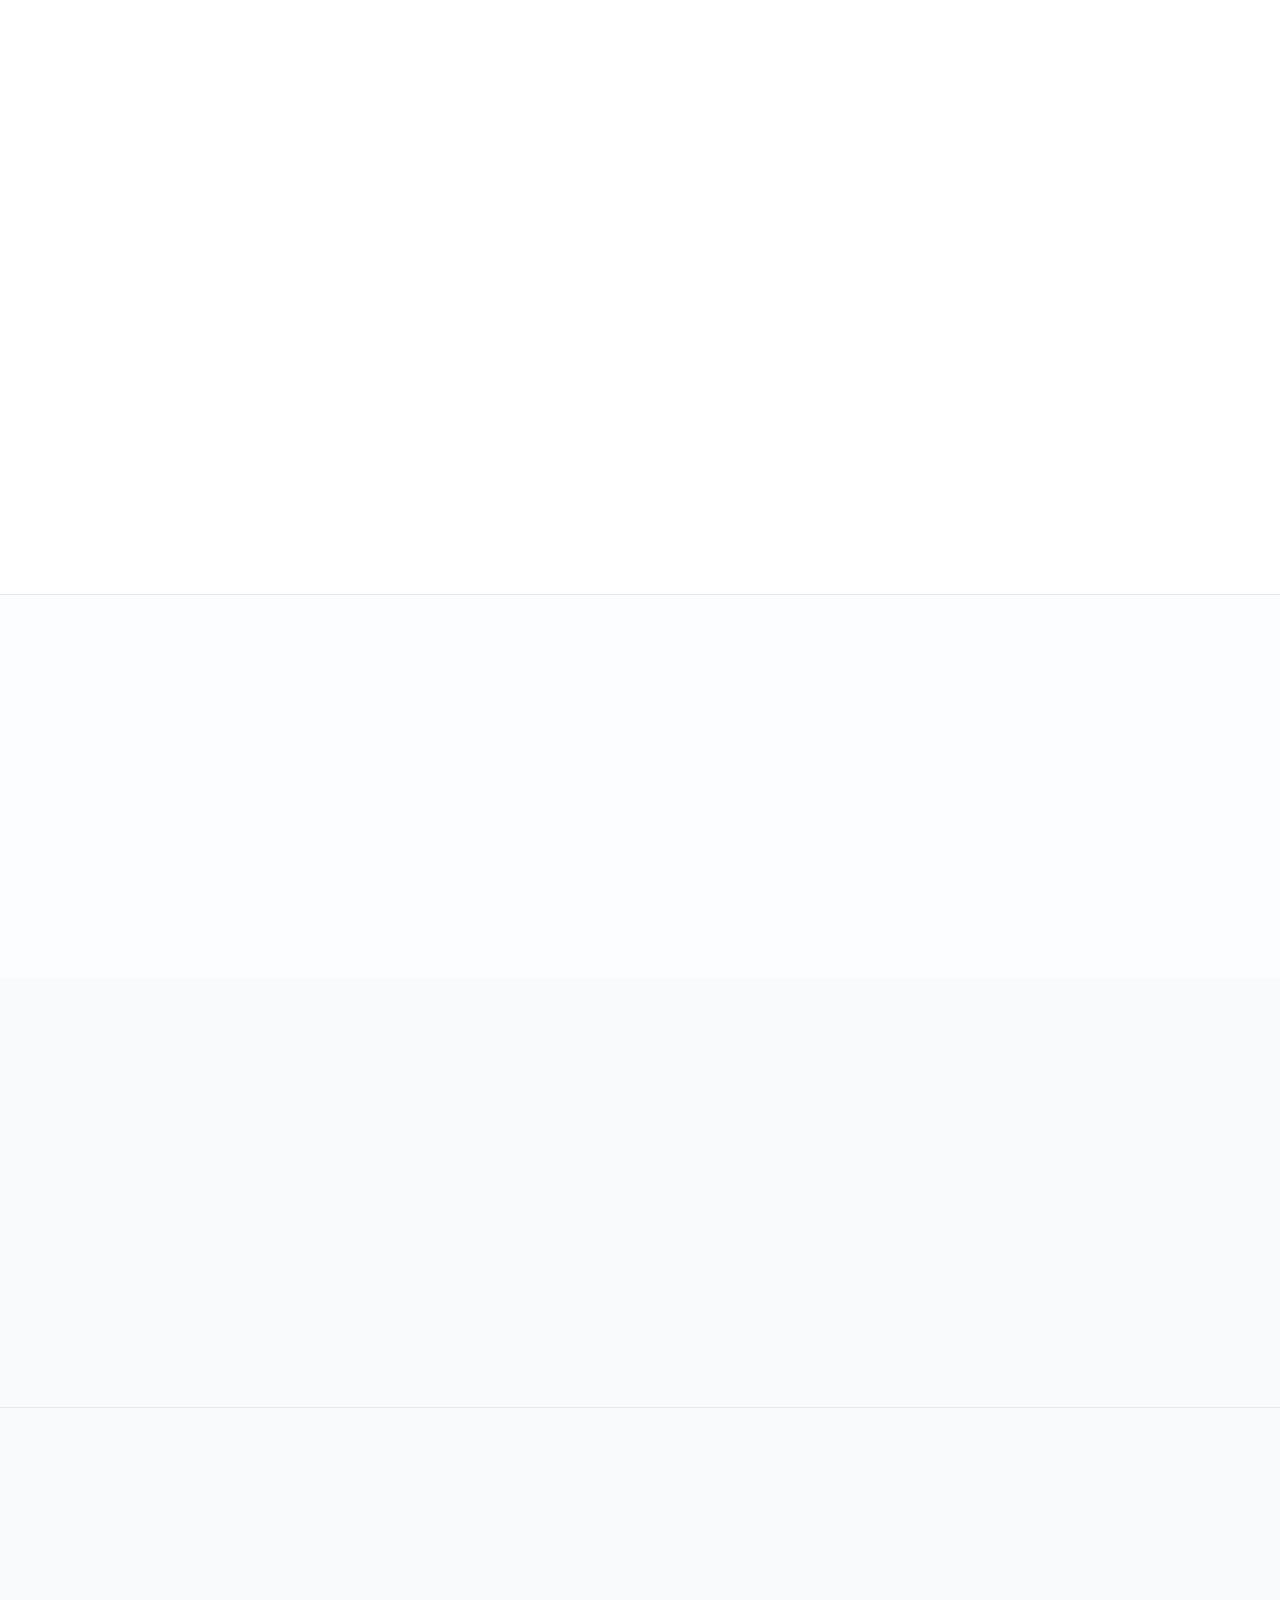
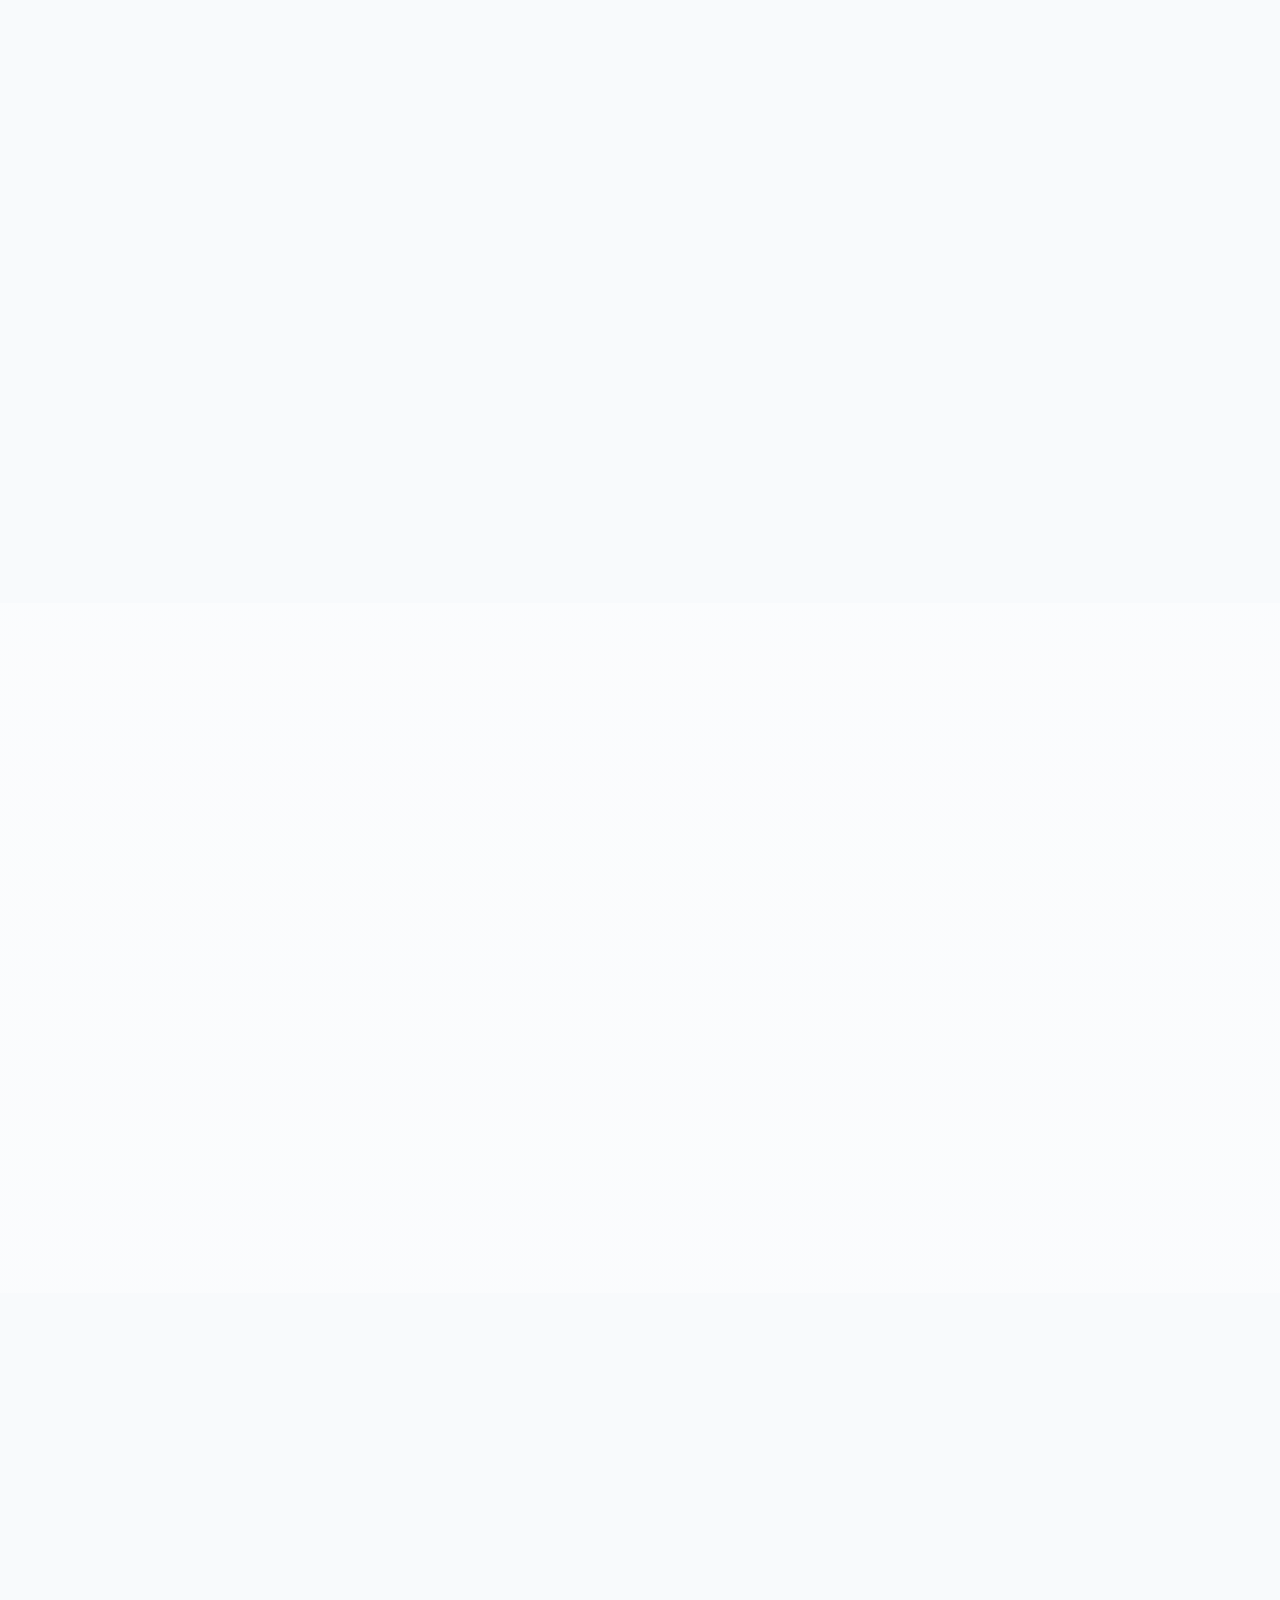
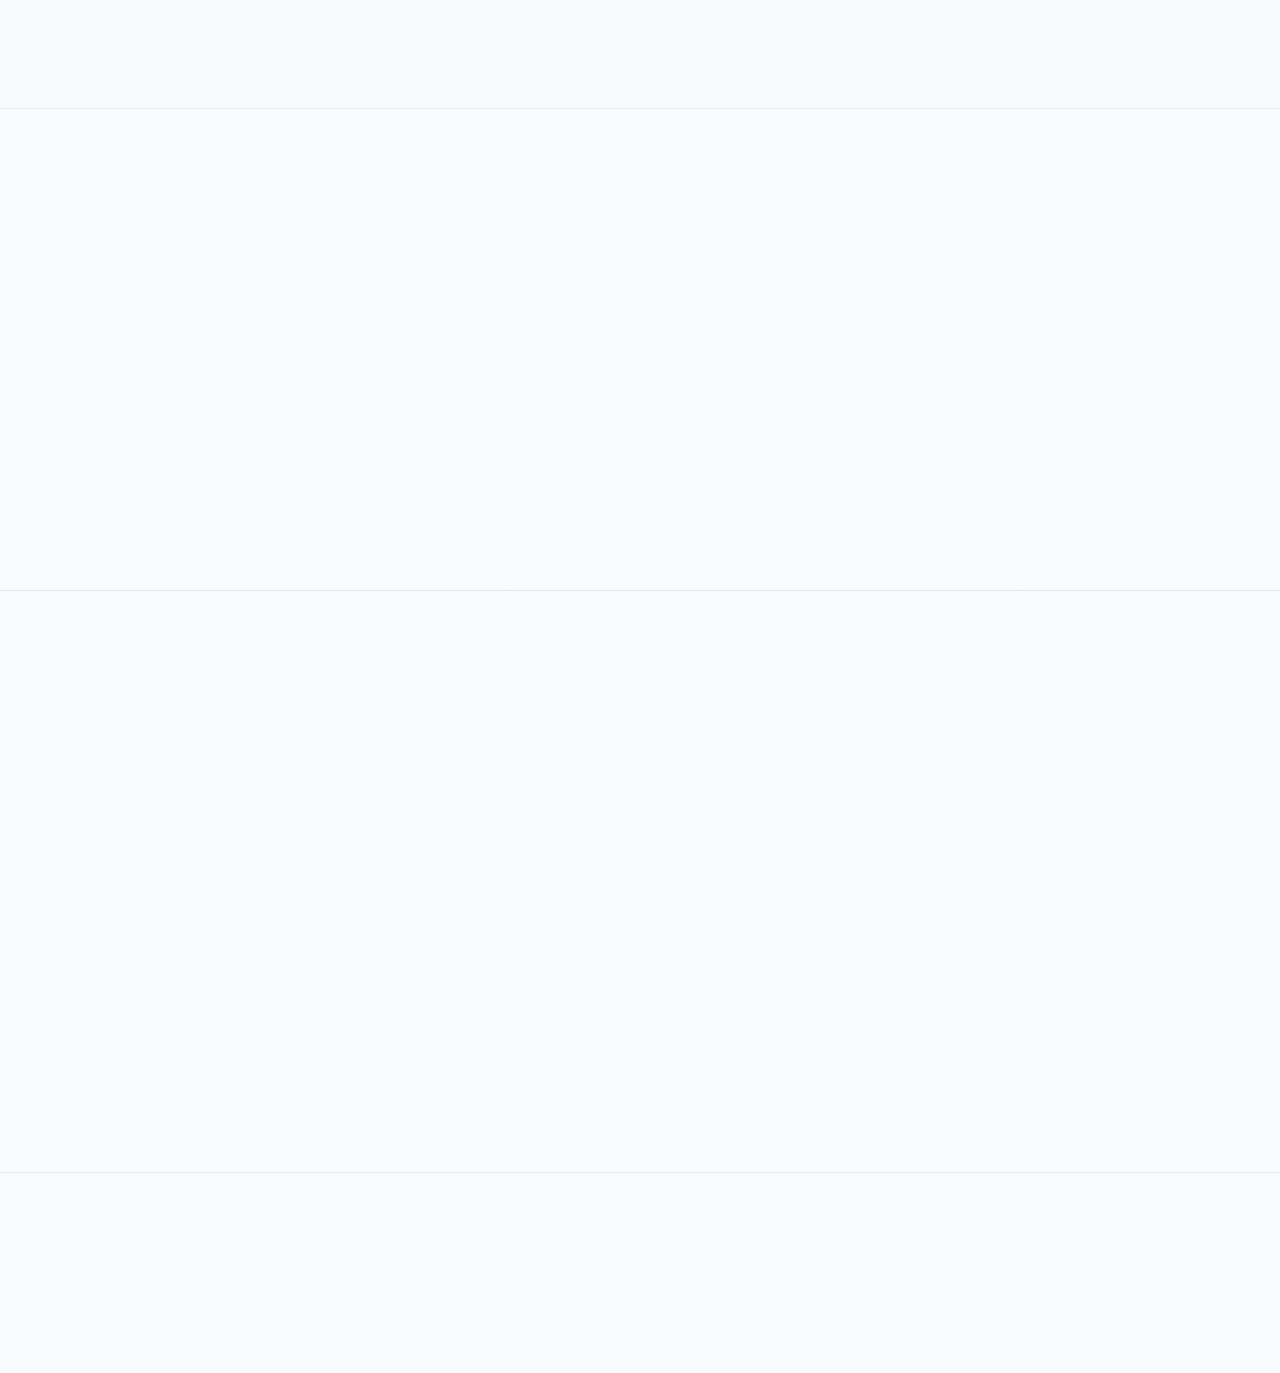
==== commit d0826ac4: "Defer homepage font stylesheet loading to reduce render-blocking requests. Made-with: Cursor" ====
--- a/index.html
+++ b/index.html
@@ -31,7 +31,8 @@
 <meta name="twitter:title" content="ZypheroLab | Website-uri premium pentru business">
 <meta name="twitter:description" content="Website-uri rapide, SEO-ready și orientate pe conversie.">
 <meta name="twitter:image" content="https://zypherolab.com/img/brand/og-image.png">
-<link rel="stylesheet" href="/css/fonts.css?v=20260424b">
+<link rel="preload" href="/css/fonts.css?v=20260424c" as="style" onload="this.onload=null;this.rel='stylesheet'">
+<noscript><link rel="stylesheet" href="/css/fonts.css?v=20260424c"></noscript>
 <link rel="stylesheet" href="/css/style.css?v=20260424b">
 <link rel="alternate" type="text/plain" href="/llms.txt" title="LLMs summary">
 <noscript>
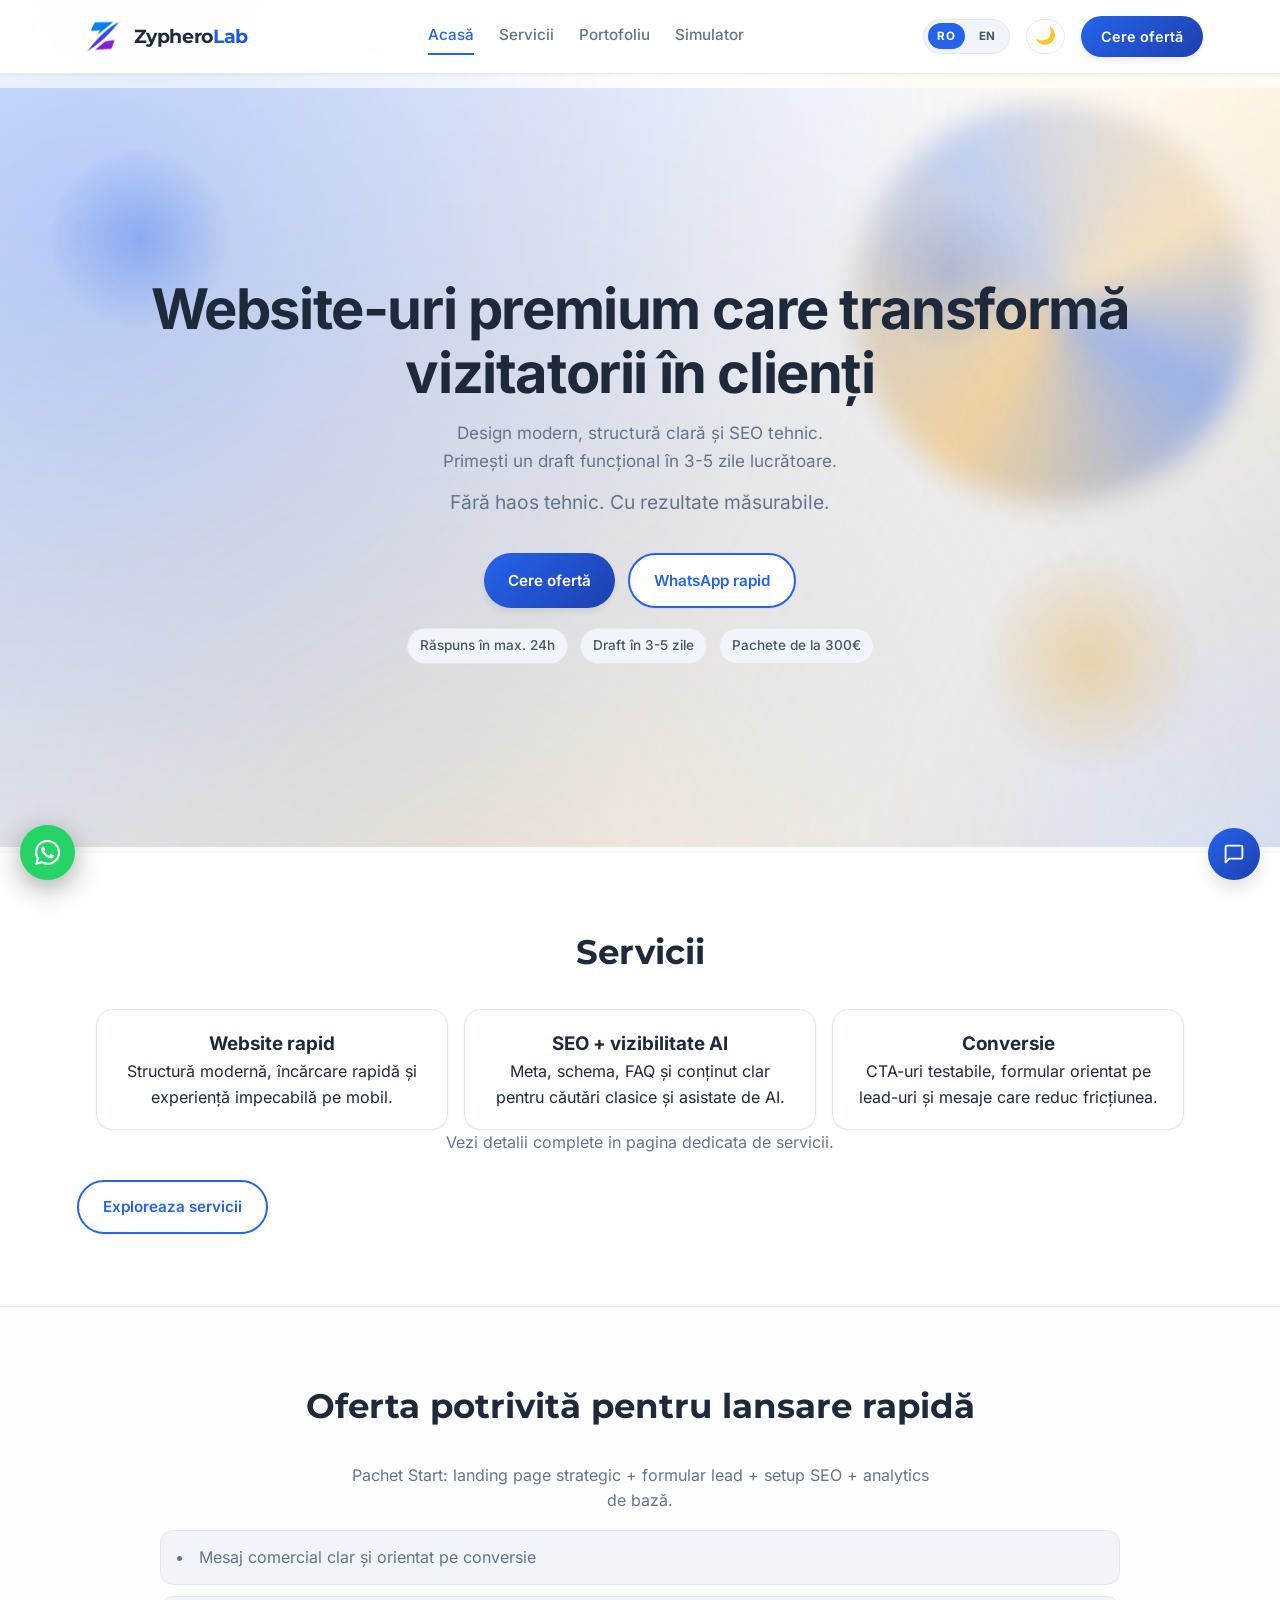
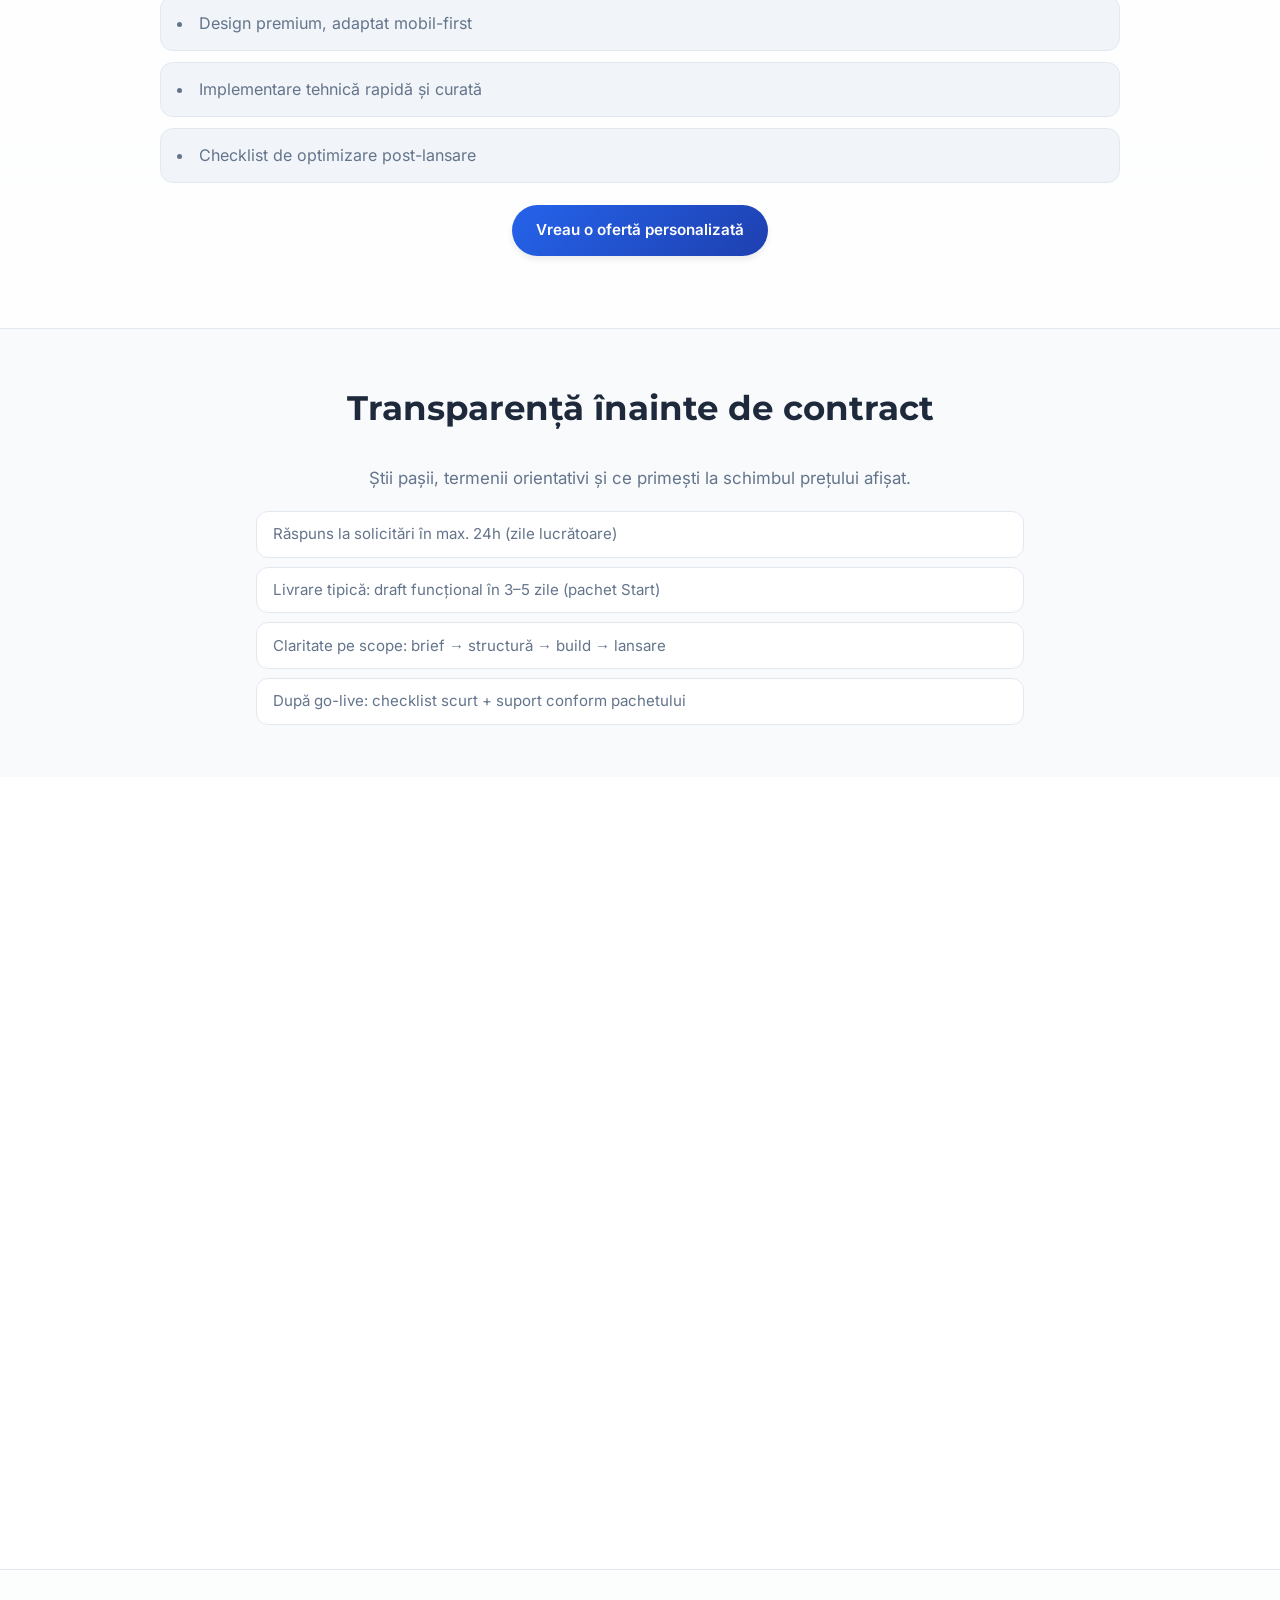
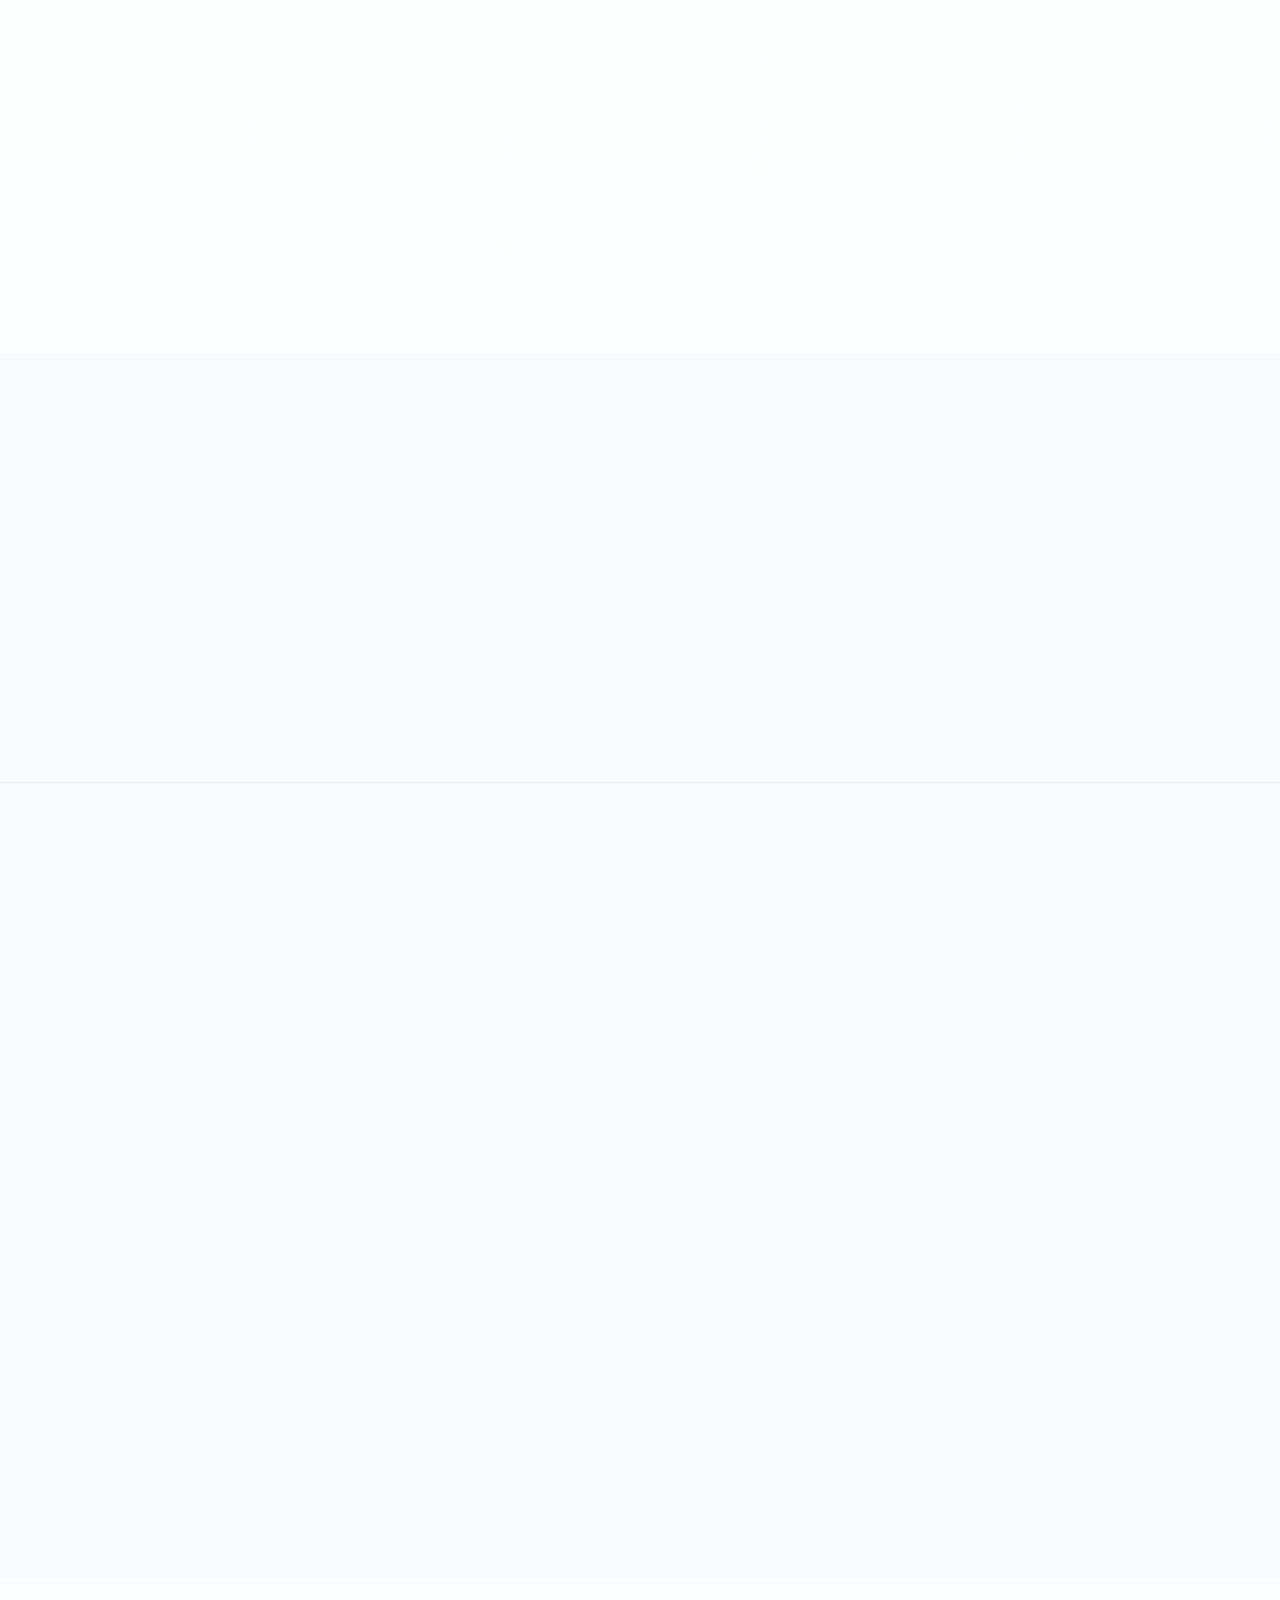
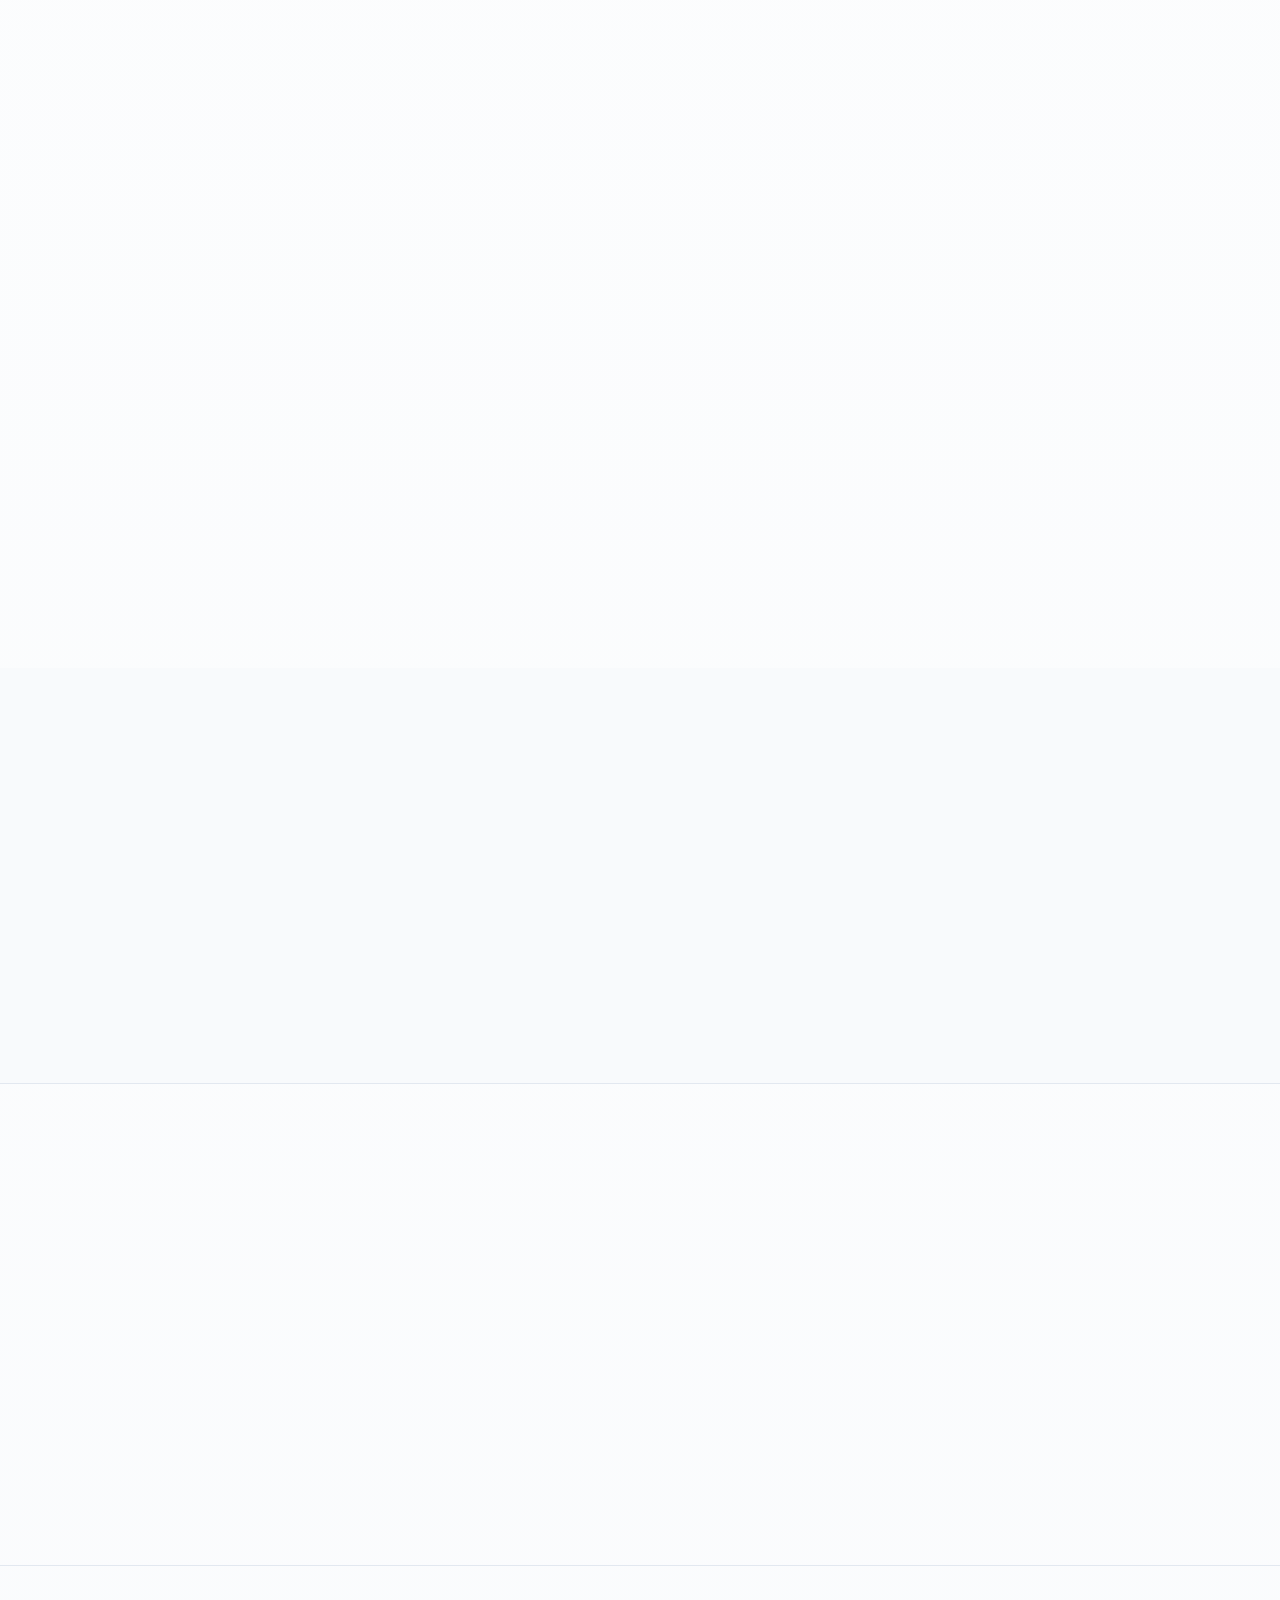
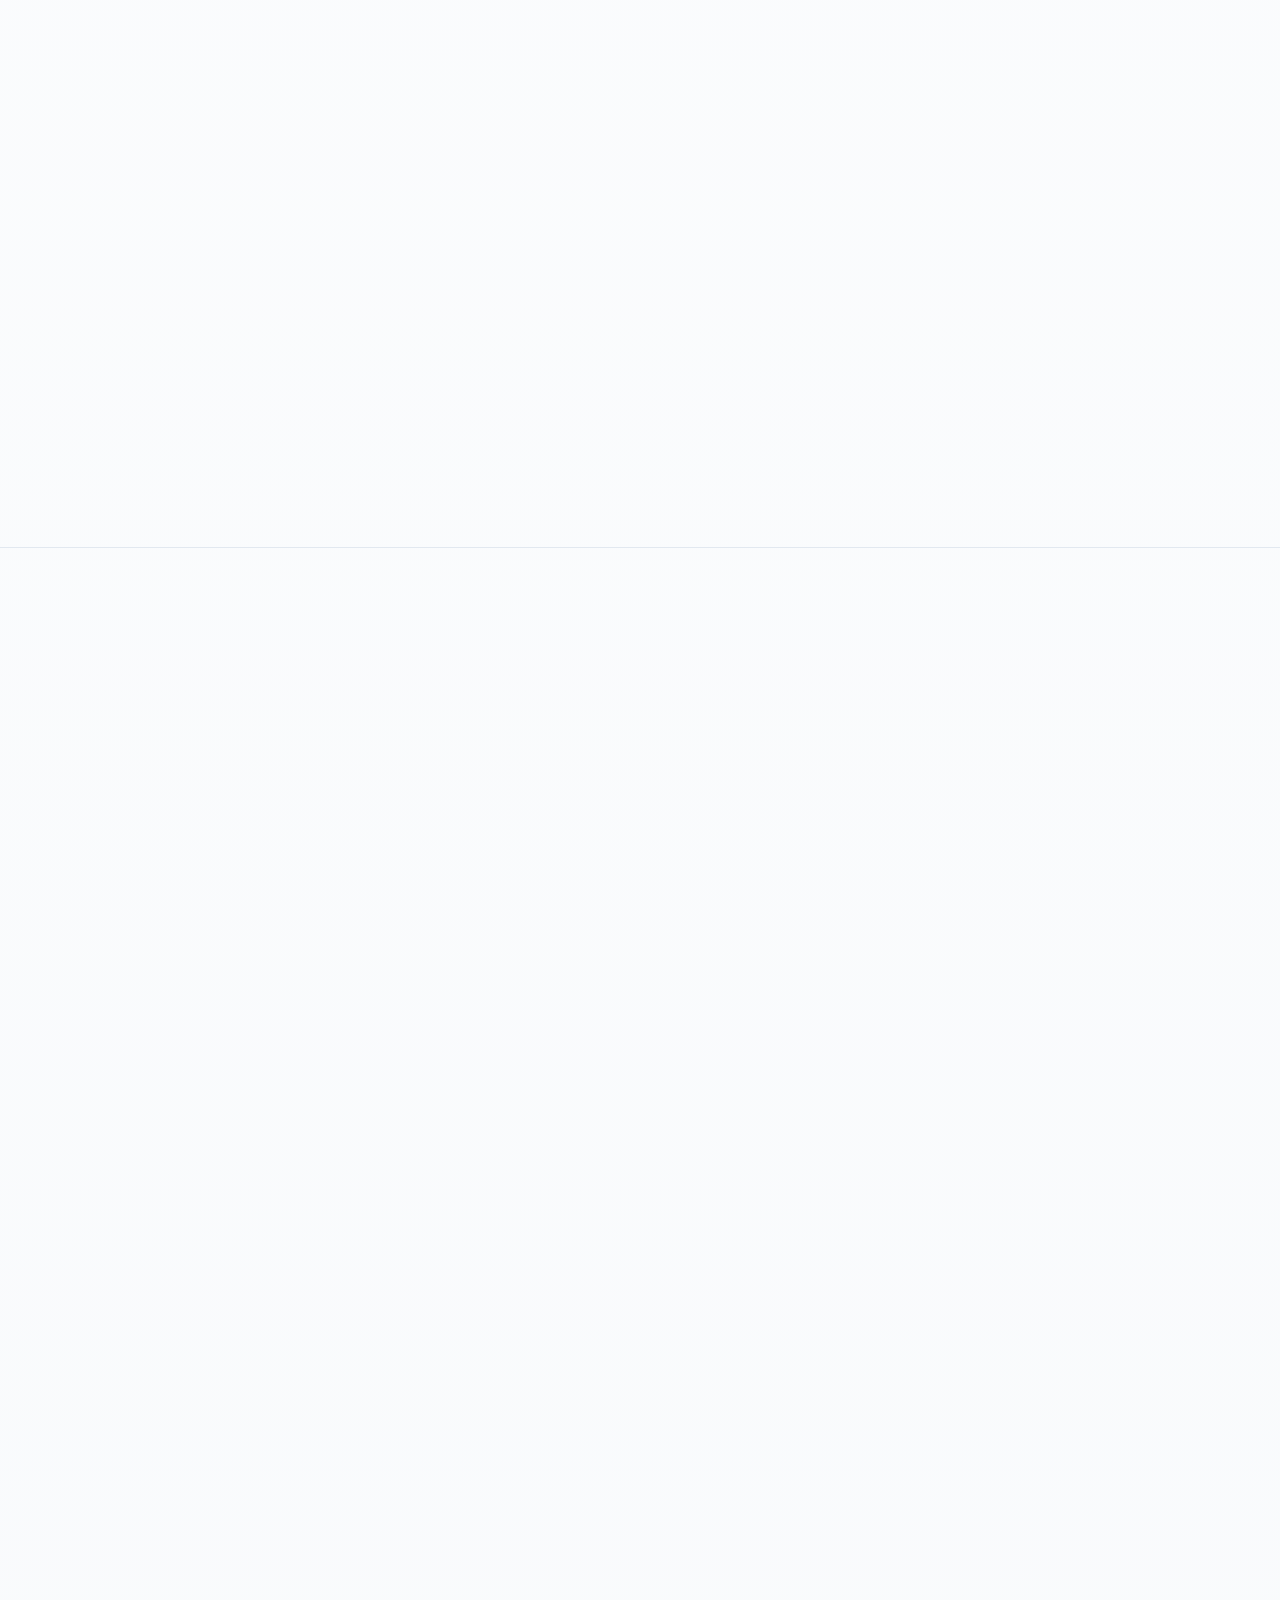
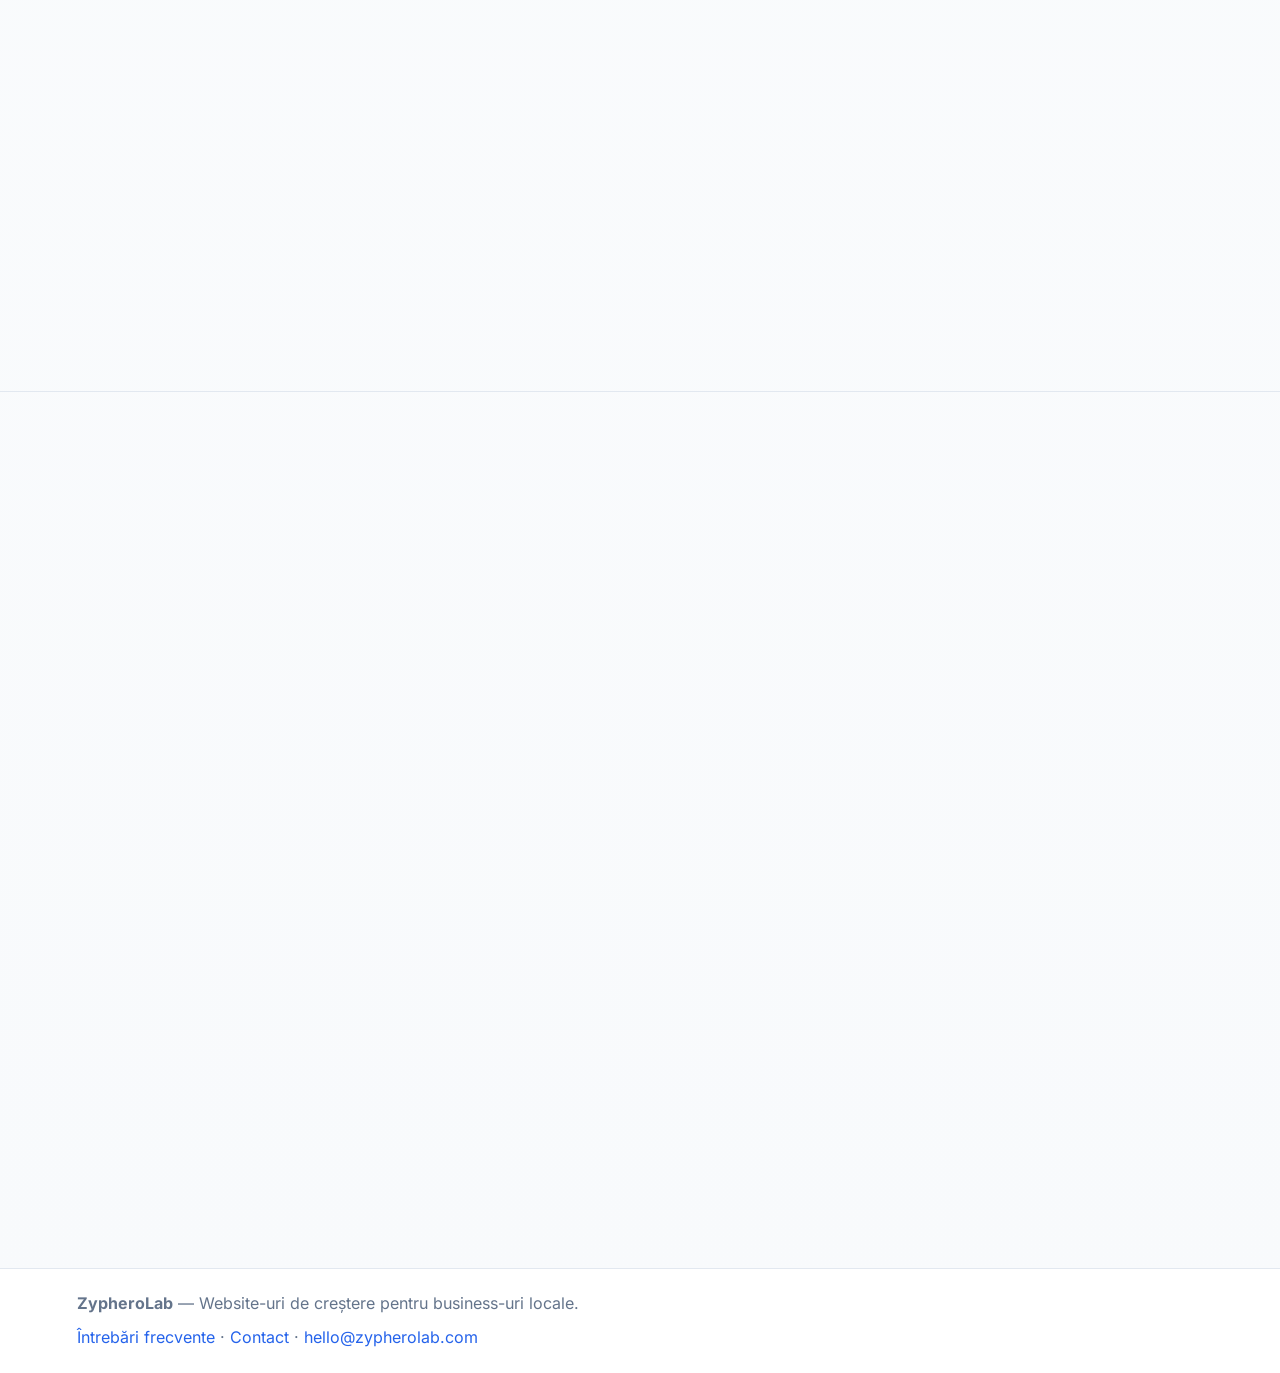
==== commit 87981f26: "Revert homepage font stylesheet to blocking loading. Restore the previous fonts.css strategy on RO/E" ====
--- a/index.html
+++ b/index.html
@@ -31,8 +31,7 @@
 <meta name="twitter:title" content="ZypheroLab | Website-uri premium pentru business">
 <meta name="twitter:description" content="Website-uri rapide, SEO-ready și orientate pe conversie.">
 <meta name="twitter:image" content="https://zypherolab.com/img/brand/og-image.png">
-<link rel="preload" href="/css/fonts.css?v=20260424c" as="style" onload="this.onload=null;this.rel='stylesheet'">
-<noscript><link rel="stylesheet" href="/css/fonts.css?v=20260424c"></noscript>
+<link rel="stylesheet" href="/css/fonts.css?v=20260424b">
 <link rel="stylesheet" href="/css/style.css?v=20260424b">
 <link rel="alternate" type="text/plain" href="/llms.txt" title="LLMs summary">
 <noscript>
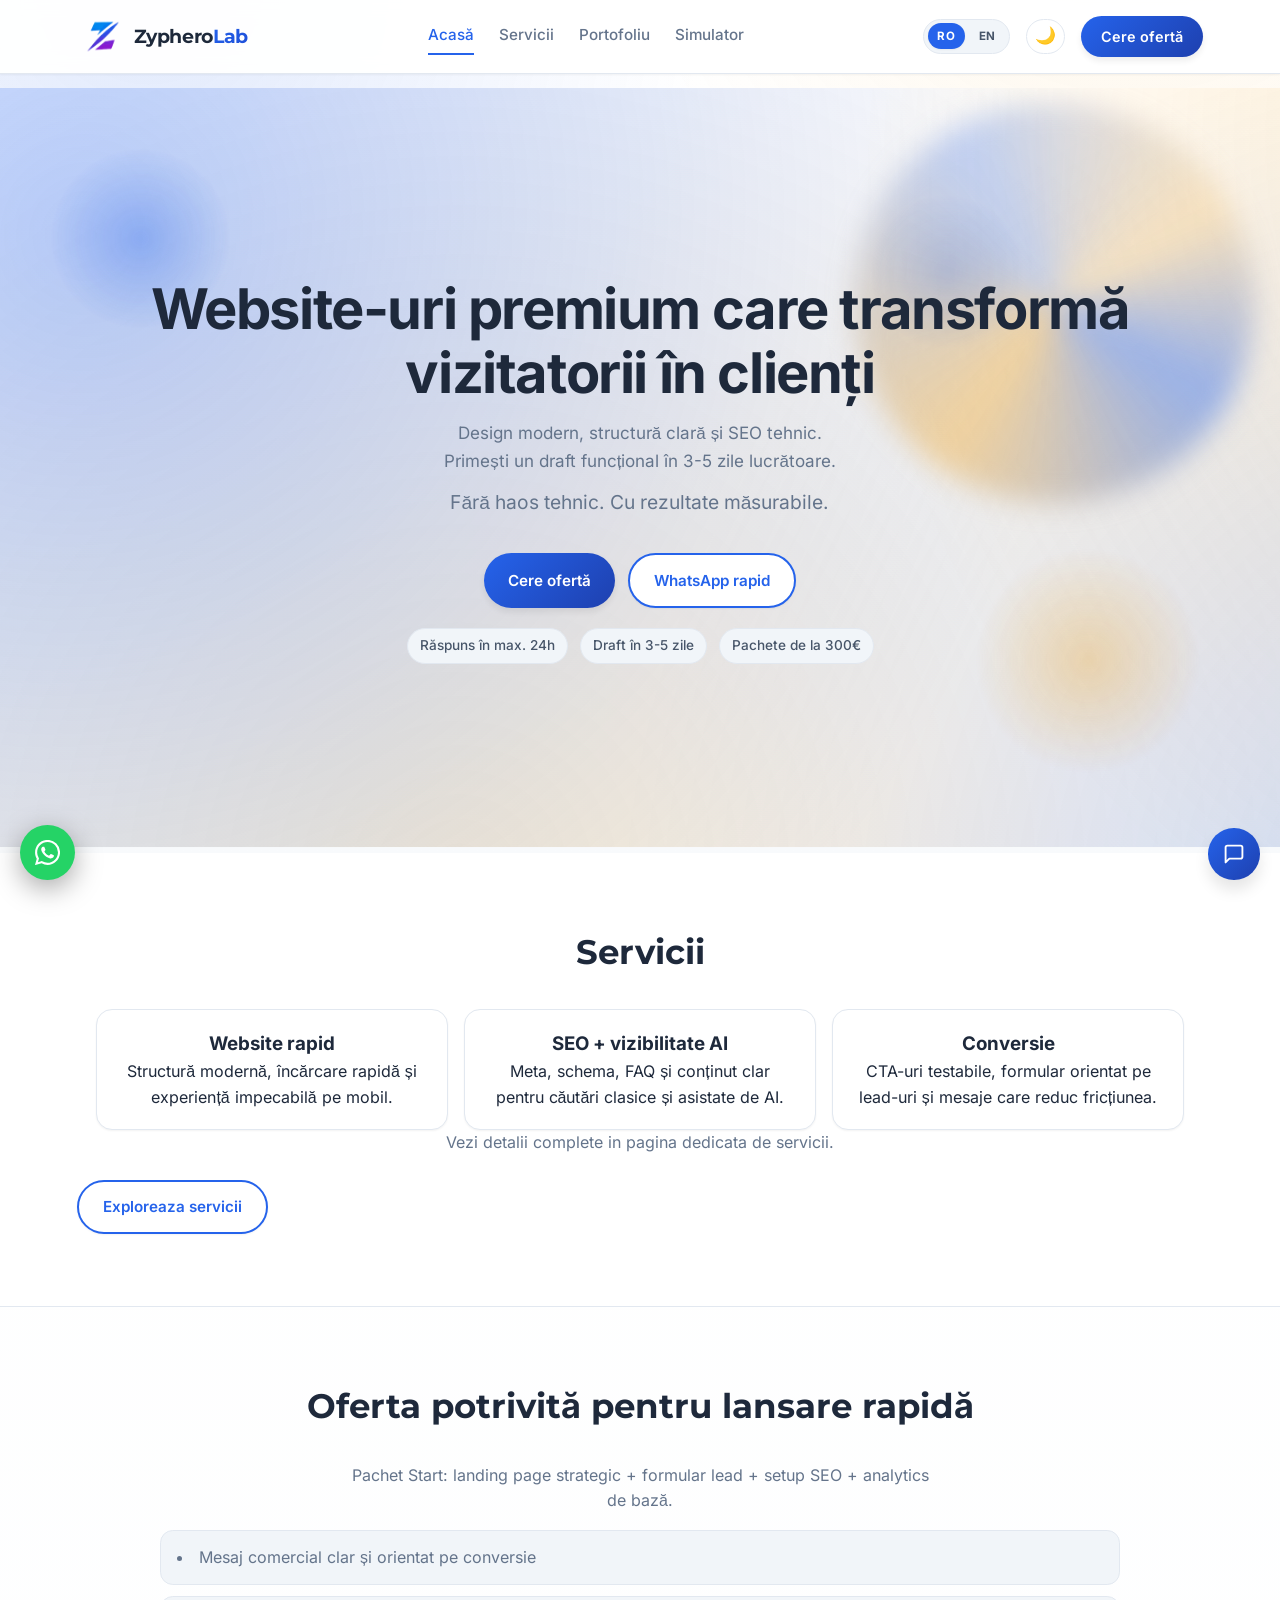
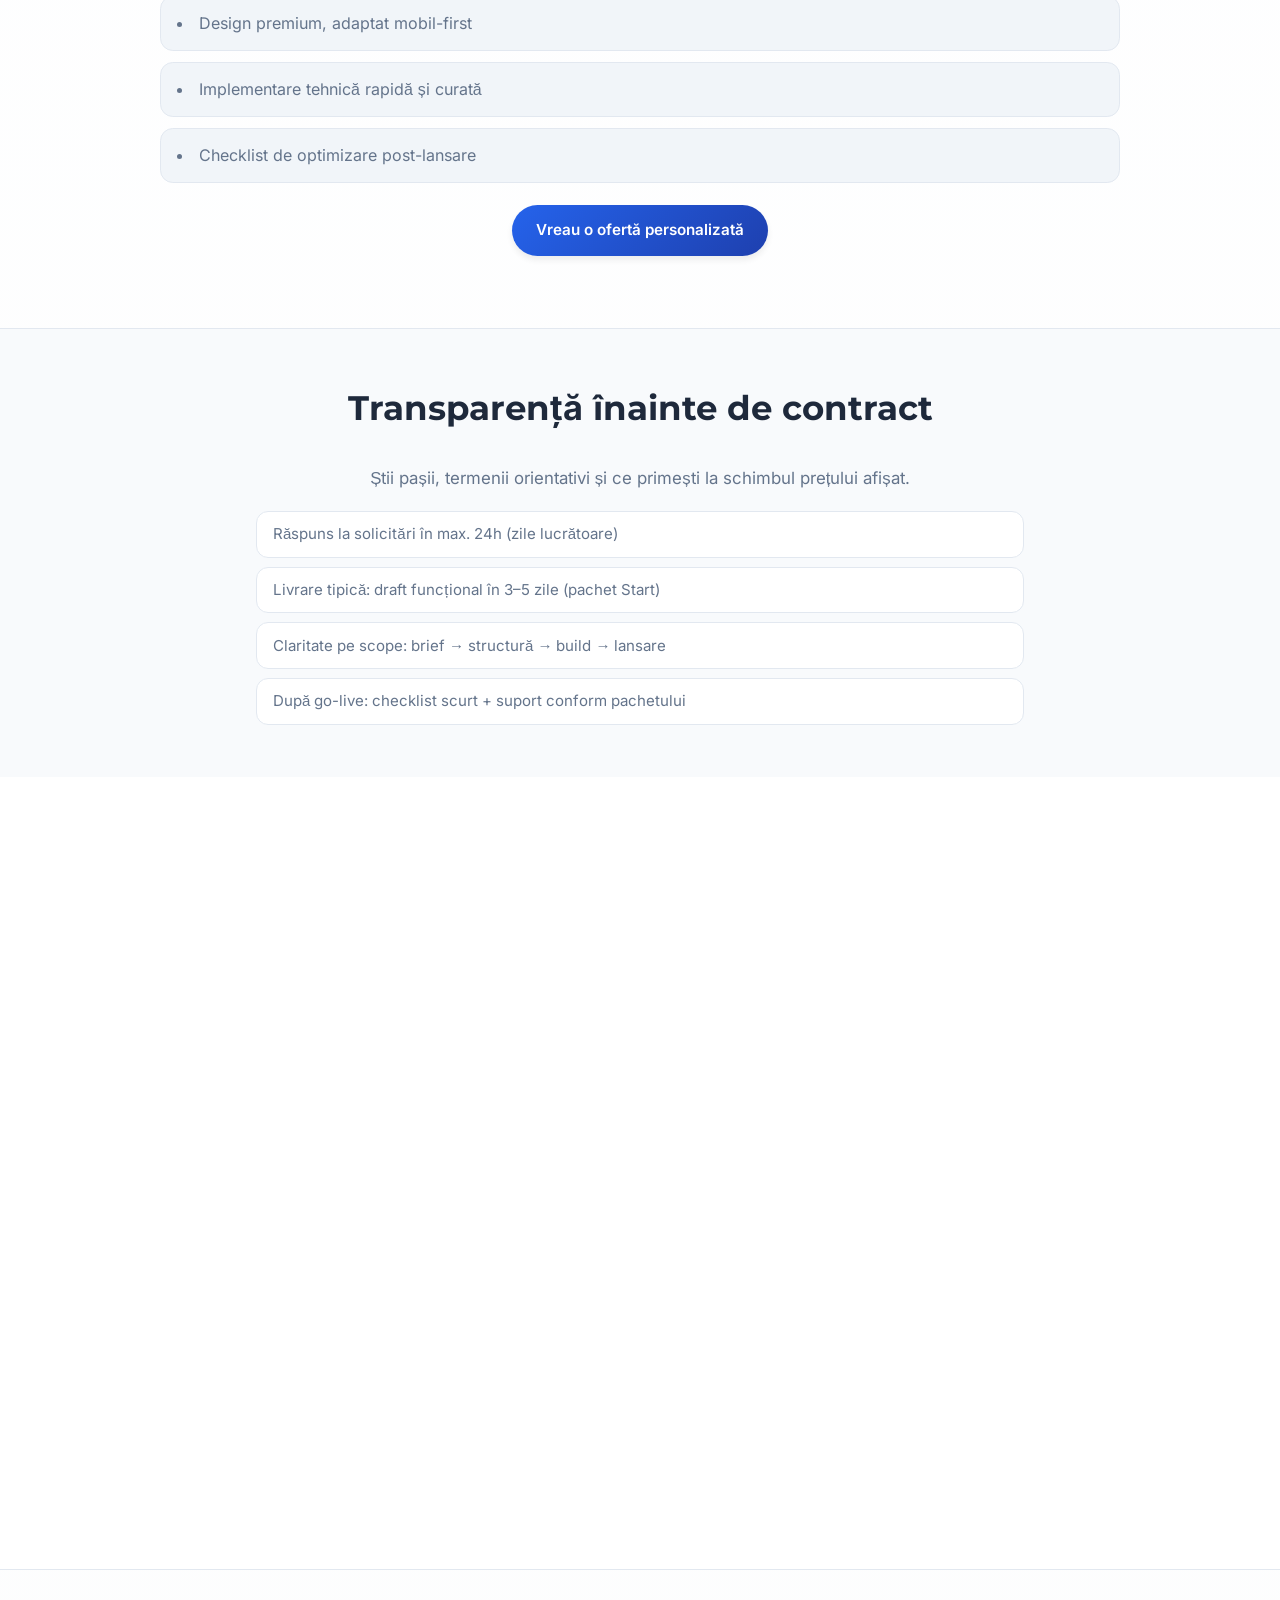
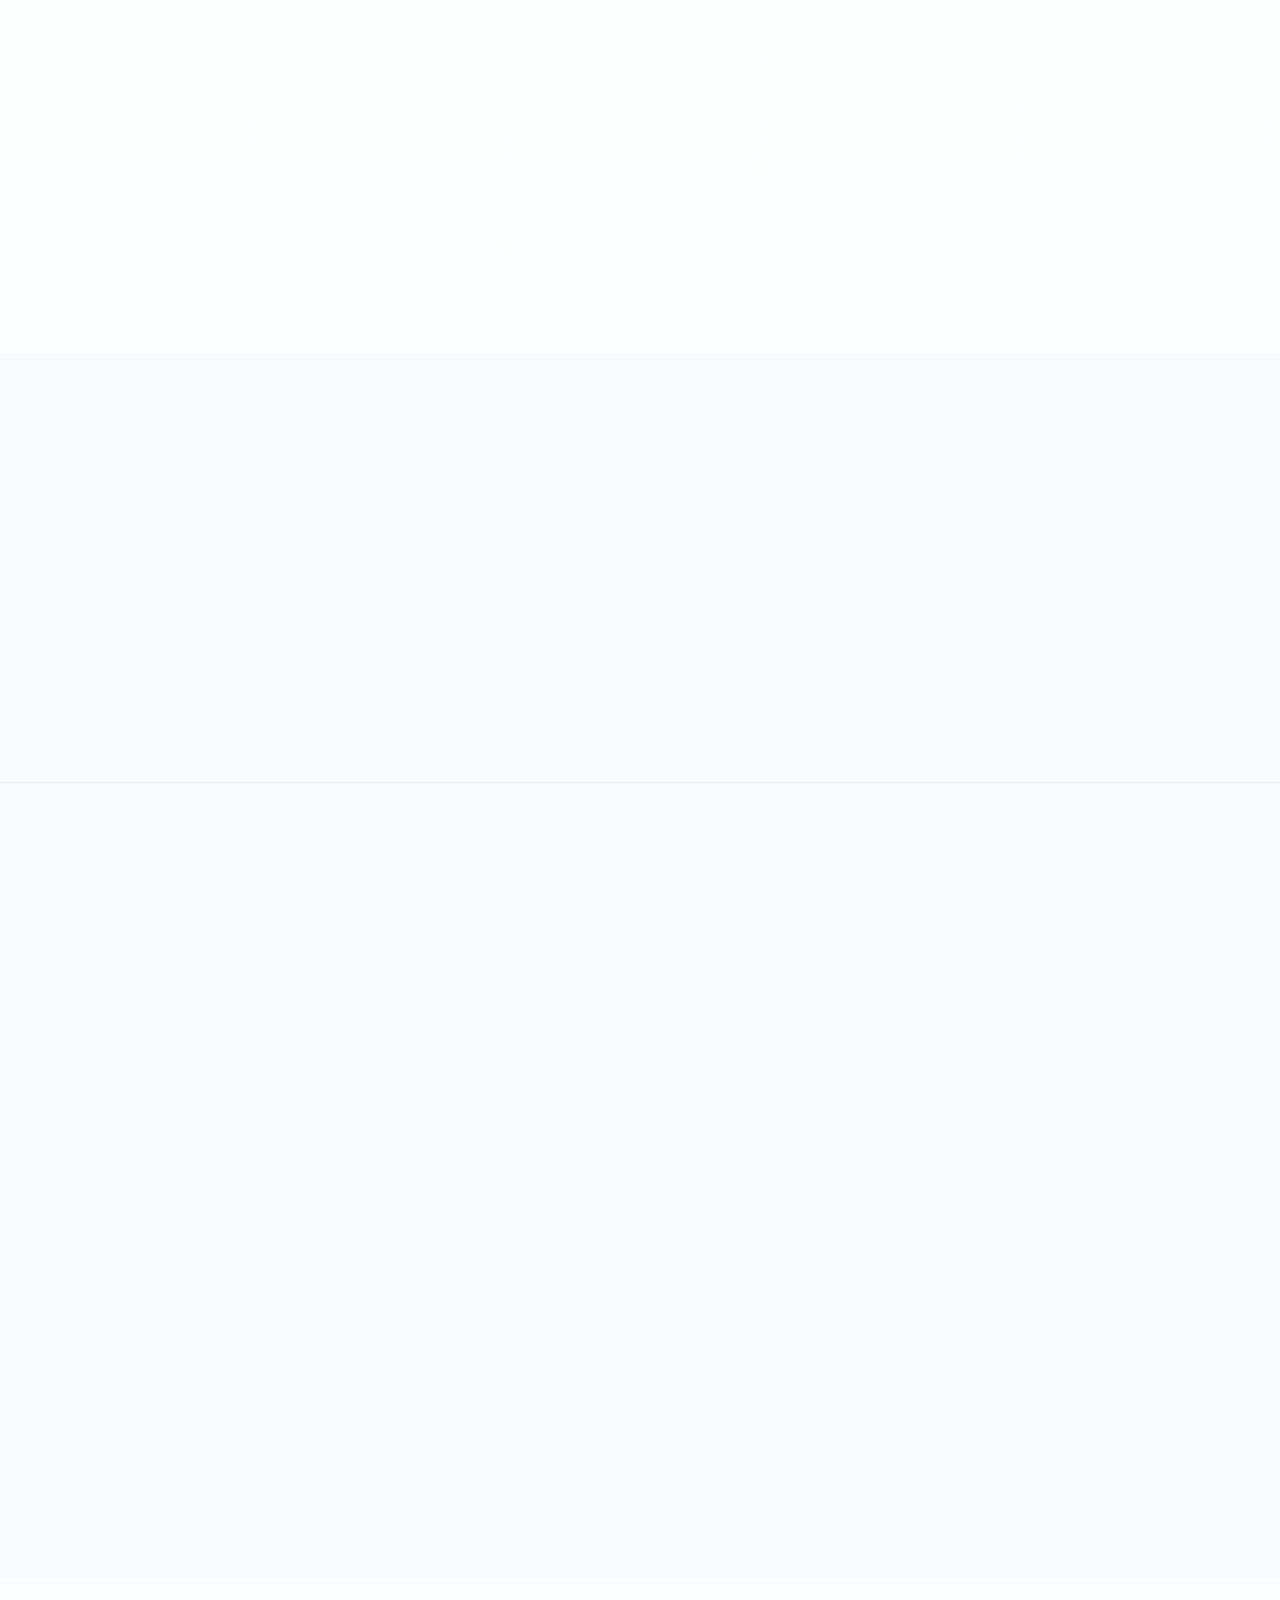
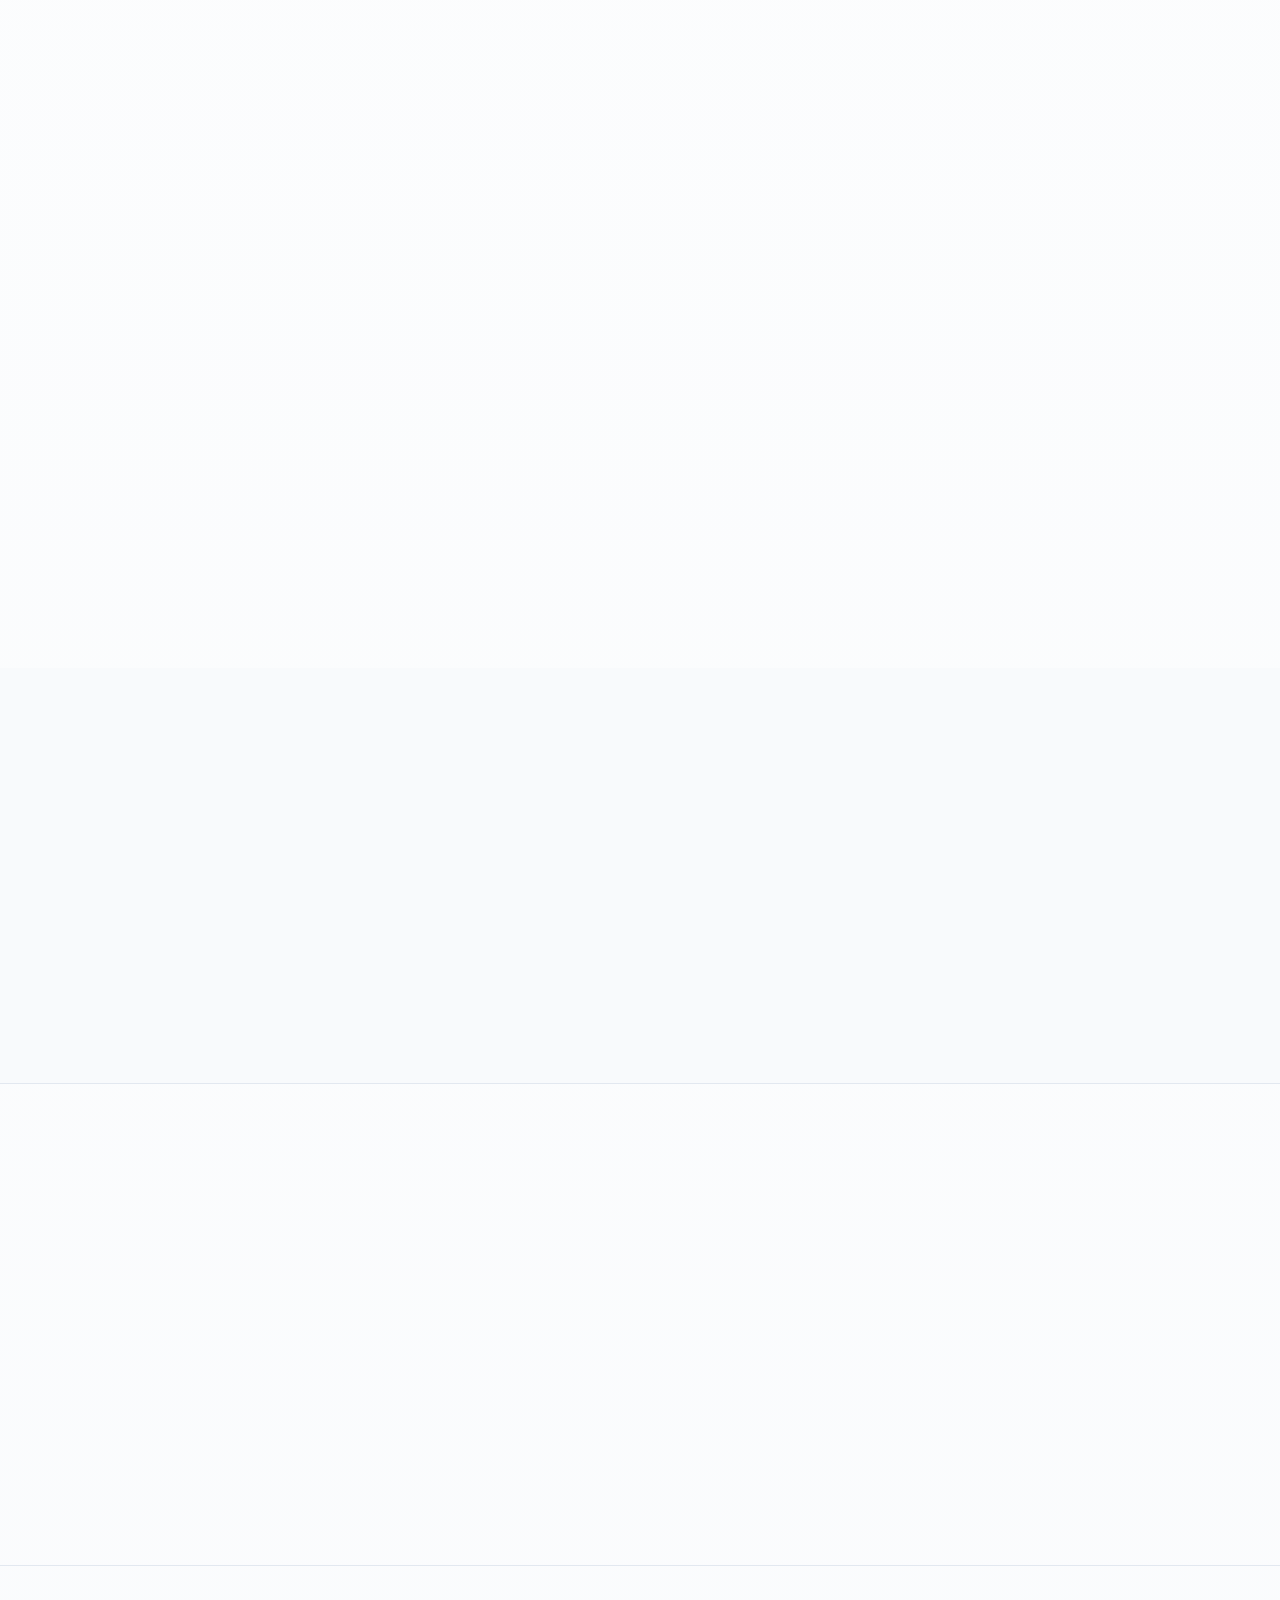
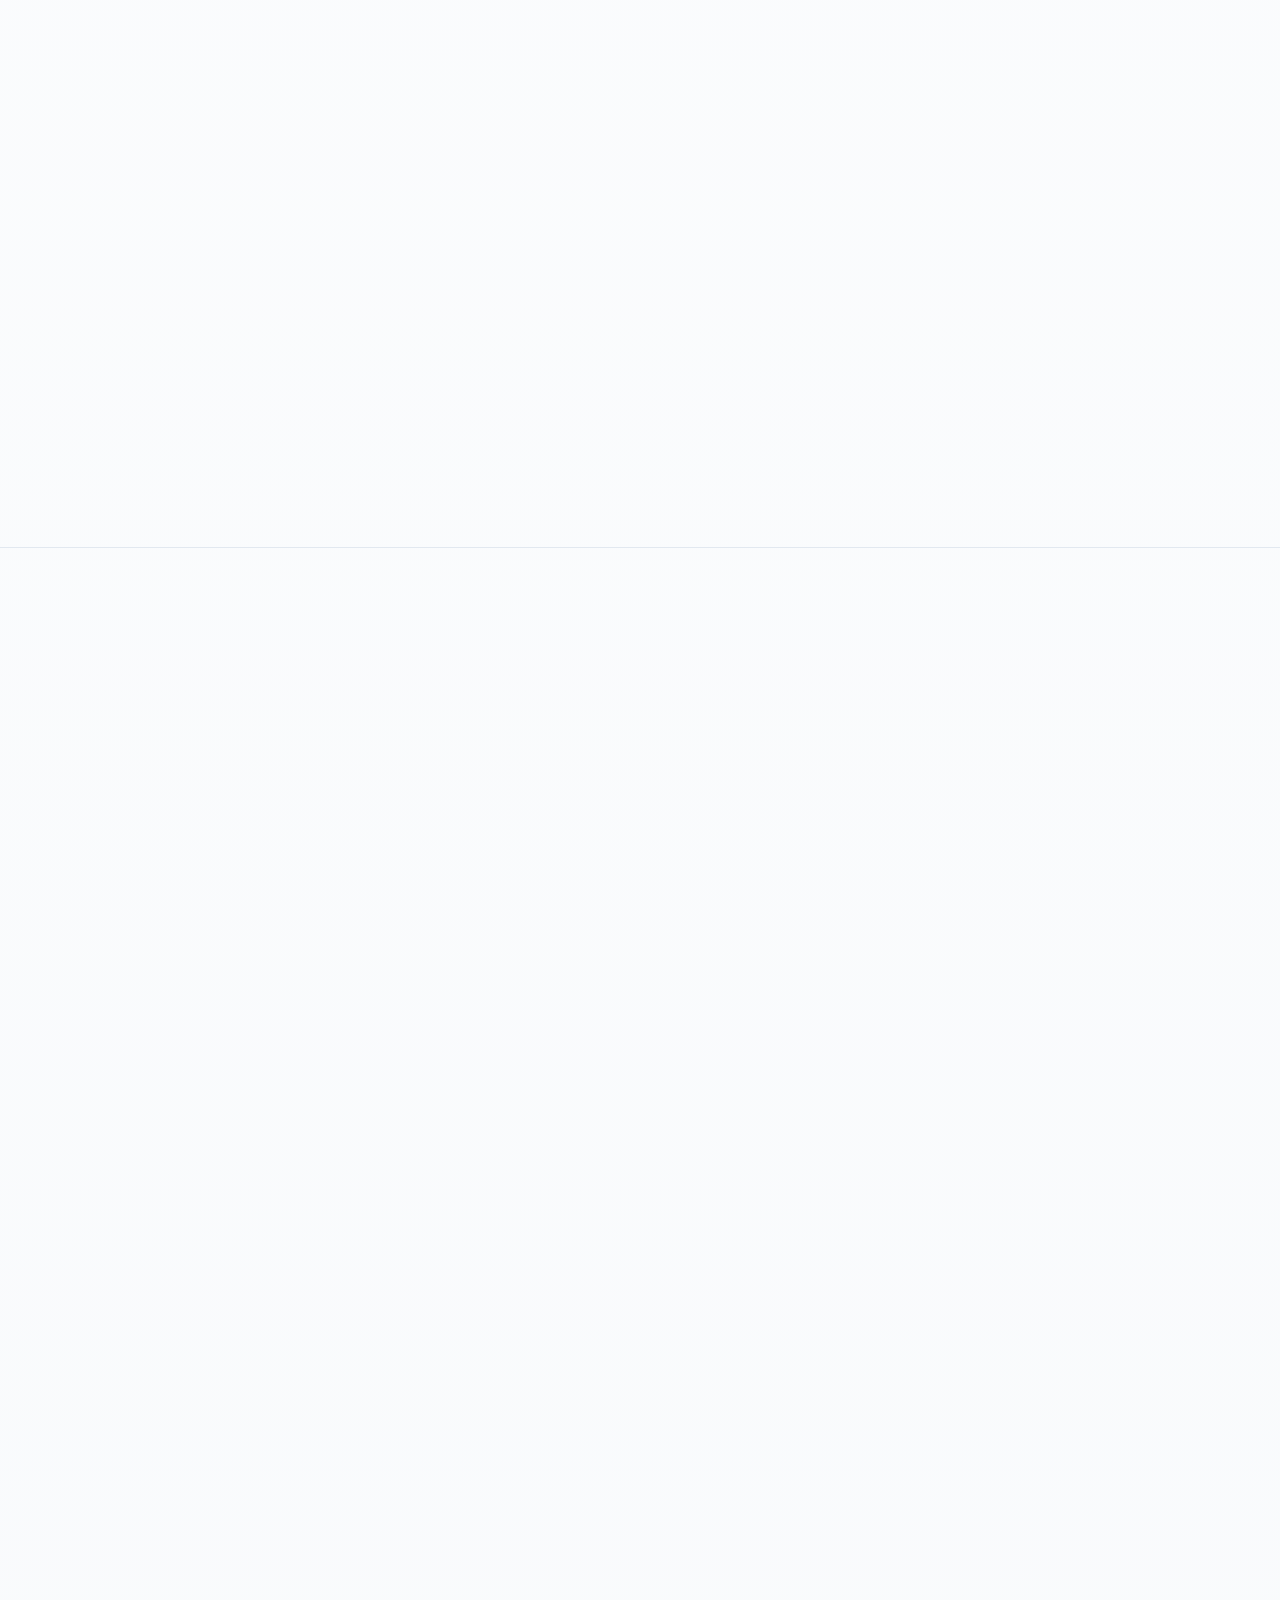
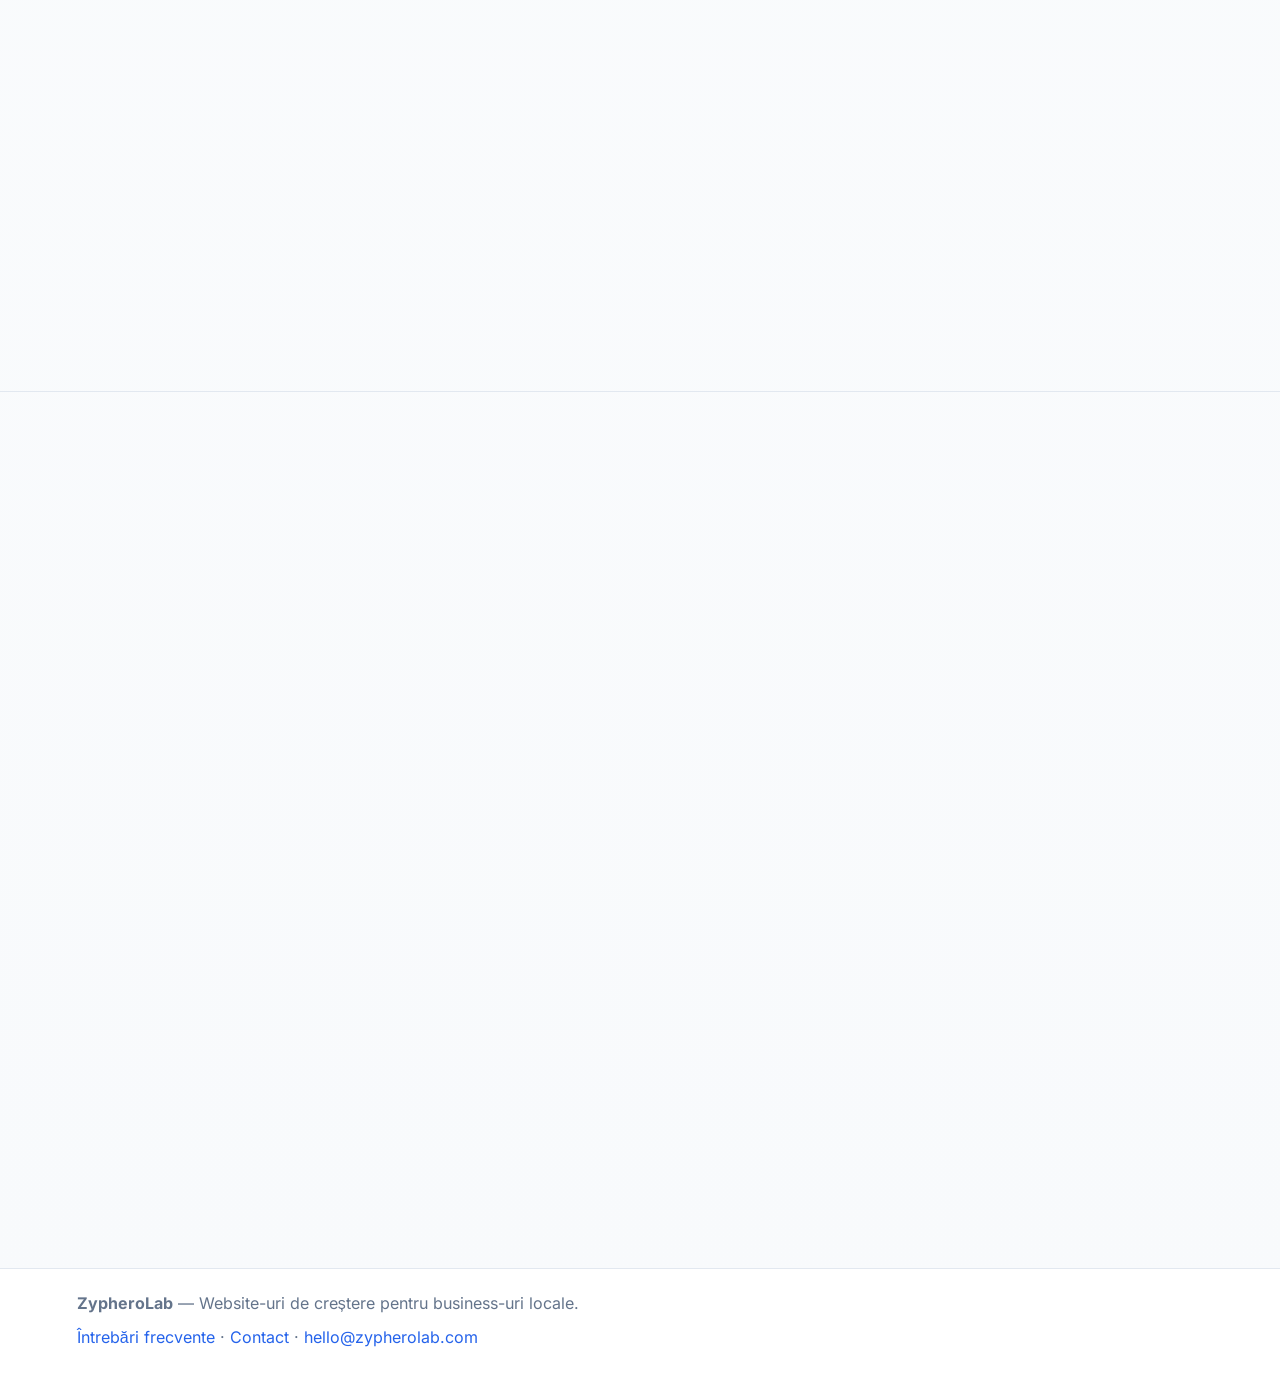
==== commit 18153153: "Prioritize homepage critical fonts to stabilize paint metrics. Preload the primary Inter and Montser" ====
--- a/index.html
+++ b/index.html
@@ -31,7 +31,9 @@
 <meta name="twitter:title" content="ZypheroLab | Website-uri premium pentru business">
 <meta name="twitter:description" content="Website-uri rapide, SEO-ready și orientate pe conversie.">
 <meta name="twitter:image" content="https://zypherolab.com/img/brand/og-image.png">
-<link rel="stylesheet" href="/css/fonts.css?v=20260424b">
+<link rel="preload" href="/fonts/inter-latin.woff2" as="font" type="font/woff2" crossorigin>
+<link rel="preload" href="/fonts/montserrat-latin.woff2" as="font" type="font/woff2" crossorigin>
+<link rel="stylesheet" href="/css/fonts.css?v=20260424c">
 <link rel="stylesheet" href="/css/style.css?v=20260424b">
 <link rel="alternate" type="text/plain" href="/llms.txt" title="LLMs summary">
 <noscript>
--- a/css/fonts.css
+++ b/css/fonts.css
@@ -3,7 +3,7 @@
   font-family: "Inter";
   font-style: normal;
   font-weight: 400;
-  font-display: swap;
+  font-display: optional;
   src: url("/fonts/inter-latin.woff2") format("woff2");
   unicode-range: U+0000-00FF, U+0131, U+0152-0153, U+02BB-02BC, U+02C6, U+02DA, U+02DC, U+0304, U+0308, U+0329, U+2000-206F, U+20AC, U+2122, U+2191, U+2193, U+2212, U+2215, U+FEFF, U+FFFD;
 }
@@ -12,7 +12,7 @@
   font-family: "Inter";
   font-style: normal;
   font-weight: 400;
-  font-display: swap;
+  font-display: optional;
   src: url("/fonts/inter-latin-ext.woff2") format("woff2");
   unicode-range: U+0100-02BA, U+02BD-02C5, U+02C7-02CC, U+02CE-02D7, U+02DD-02FF, U+0304, U+0308, U+0329, U+1D00-1DBF, U+1E00-1E9F, U+1EF2-1EFF, U+2020, U+20A0-20AB, U+20AD-20C0, U+2113, U+2C60-2C7F, U+A720-A7FF;
 }
@@ -21,7 +21,7 @@
   font-family: "Inter";
   font-style: normal;
   font-weight: 500;
-  font-display: swap;
+  font-display: optional;
   src: url("/fonts/inter-latin.woff2") format("woff2");
   unicode-range: U+0000-00FF, U+0131, U+0152-0153, U+02BB-02BC, U+02C6, U+02DA, U+02DC, U+0304, U+0308, U+0329, U+2000-206F, U+20AC, U+2122, U+2191, U+2193, U+2212, U+2215, U+FEFF, U+FFFD;
 }
@@ -30,7 +30,7 @@
   font-family: "Inter";
   font-style: normal;
   font-weight: 500;
-  font-display: swap;
+  font-display: optional;
   src: url("/fonts/inter-latin-ext.woff2") format("woff2");
   unicode-range: U+0100-02BA, U+02BD-02C5, U+02C7-02CC, U+02CE-02D7, U+02DD-02FF, U+0304, U+0308, U+0329, U+1D00-1DBF, U+1E00-1E9F, U+1EF2-1EFF, U+2020, U+20A0-20AB, U+20AD-20C0, U+2113, U+2C60-2C7F, U+A720-A7FF;
 }
@@ -39,7 +39,7 @@
   font-family: "Inter";
   font-style: normal;
   font-weight: 600;
-  font-display: swap;
+  font-display: optional;
   src: url("/fonts/inter-latin.woff2") format("woff2");
   unicode-range: U+0000-00FF, U+0131, U+0152-0153, U+02BB-02BC, U+02C6, U+02DA, U+02DC, U+0304, U+0308, U+0329, U+2000-206F, U+20AC, U+2122, U+2191, U+2193, U+2212, U+2215, U+FEFF, U+FFFD;
 }
@@ -48,7 +48,7 @@
   font-family: "Inter";
   font-style: normal;
   font-weight: 600;
-  font-display: swap;
+  font-display: optional;
   src: url("/fonts/inter-latin-ext.woff2") format("woff2");
   unicode-range: U+0100-02BA, U+02BD-02C5, U+02C7-02CC, U+02CE-02D7, U+02DD-02FF, U+0304, U+0308, U+0329, U+1D00-1DBF, U+1E00-1E9F, U+1EF2-1EFF, U+2020, U+20A0-20AB, U+20AD-20C0, U+2113, U+2C60-2C7F, U+A720-A7FF;
 }
@@ -57,7 +57,7 @@
   font-family: "Inter";
   font-style: normal;
   font-weight: 700;
-  font-display: swap;
+  font-display: optional;
   src: url("/fonts/inter-latin.woff2") format("woff2");
   unicode-range: U+0000-00FF, U+0131, U+0152-0153, U+02BB-02BC, U+02C6, U+02DA, U+02DC, U+0304, U+0308, U+0329, U+2000-206F, U+20AC, U+2122, U+2191, U+2193, U+2212, U+2215, U+FEFF, U+FFFD;
 }
@@ -66,7 +66,7 @@
   font-family: "Inter";
   font-style: normal;
   font-weight: 700;
-  font-display: swap;
+  font-display: optional;
   src: url("/fonts/inter-latin-ext.woff2") format("woff2");
   unicode-range: U+0100-02BA, U+02BD-02C5, U+02C7-02CC, U+02CE-02D7, U+02DD-02FF, U+0304, U+0308, U+0329, U+1D00-1DBF, U+1E00-1E9F, U+1EF2-1EFF, U+2020, U+20A0-20AB, U+20AD-20C0, U+2113, U+2C60-2C7F, U+A720-A7FF;
 }
@@ -75,7 +75,7 @@
   font-family: "Montserrat";
   font-style: normal;
   font-weight: 600;
-  font-display: swap;
+  font-display: optional;
   src: url("/fonts/montserrat-latin.woff2") format("woff2");
   unicode-range: U+0000-00FF, U+0131, U+0152-0153, U+02BB-02BC, U+02C6, U+02DA, U+02DC, U+0304, U+0308, U+0329, U+2000-206F, U+20AC, U+2122, U+2191, U+2193, U+2212, U+2215, U+FEFF, U+FFFD;
 }
@@ -84,7 +84,7 @@
   font-family: "Montserrat";
   font-style: normal;
   font-weight: 600;
-  font-display: swap;
+  font-display: optional;
   src: url("/fonts/montserrat-latin-ext.woff2") format("woff2");
   unicode-range: U+0100-02BA, U+02BD-02C5, U+02C7-02CC, U+02CE-02D7, U+02DD-02FF, U+0304, U+0308, U+0329, U+1D00-1DBF, U+1E00-1E9F, U+1EF2-1EFF, U+2020, U+20A0-20AB, U+20AD-20C0, U+2113, U+2C60-2C7F, U+A720-A7FF;
 }
@@ -93,7 +93,7 @@
   font-family: "Montserrat";
   font-style: normal;
   font-weight: 700;
-  font-display: swap;
+  font-display: optional;
   src: url("/fonts/montserrat-latin.woff2") format("woff2");
   unicode-range: U+0000-00FF, U+0131, U+0152-0153, U+02BB-02BC, U+02C6, U+02DA, U+02DC, U+0304, U+0308, U+0329, U+2000-206F, U+20AC, U+2122, U+2191, U+2193, U+2212, U+2215, U+FEFF, U+FFFD;
 }
@@ -102,7 +102,7 @@
   font-family: "Montserrat";
   font-style: normal;
   font-weight: 700;
-  font-display: swap;
+  font-display: optional;
   src: url("/fonts/montserrat-latin-ext.woff2") format("woff2");
   unicode-range: U+0100-02BA, U+02BD-02C5, U+02C7-02CC, U+02CE-02D7, U+02DD-02FF, U+0304, U+0308, U+0329, U+1D00-1DBF, U+1E00-1E9F, U+1EF2-1EFF, U+2020, U+20A0-20AB, U+20AD-20C0, U+2113, U+2C60-2C7F, U+A720-A7FF;
 }
@@ -111,7 +111,7 @@
   font-family: "Montserrat";
   font-style: normal;
   font-weight: 800;
-  font-display: swap;
+  font-display: optional;
   src: url("/fonts/montserrat-latin.woff2") format("woff2");
   unicode-range: U+0000-00FF, U+0131, U+0152-0153, U+02BB-02BC, U+02C6, U+02DA, U+02DC, U+0304, U+0308, U+0329, U+2000-206F, U+20AC, U+2122, U+2191, U+2193, U+2212, U+2215, U+FEFF, U+FFFD;
 }
@@ -120,7 +120,7 @@
   font-family: "Montserrat";
   font-style: normal;
   font-weight: 800;
-  font-display: swap;
+  font-display: optional;
   src: url("/fonts/montserrat-latin-ext.woff2") format("woff2");
   unicode-range: U+0100-02BA, U+02BD-02C5, U+02C7-02CC, U+02CE-02D7, U+02DD-02FF, U+0304, U+0308, U+0329, U+1D00-1DBF, U+1E00-1E9F, U+1EF2-1EFF, U+2020, U+20A0-20AB, U+20AD-20C0, U+2113, U+2C60-2C7F, U+A720-A7FF;
 }
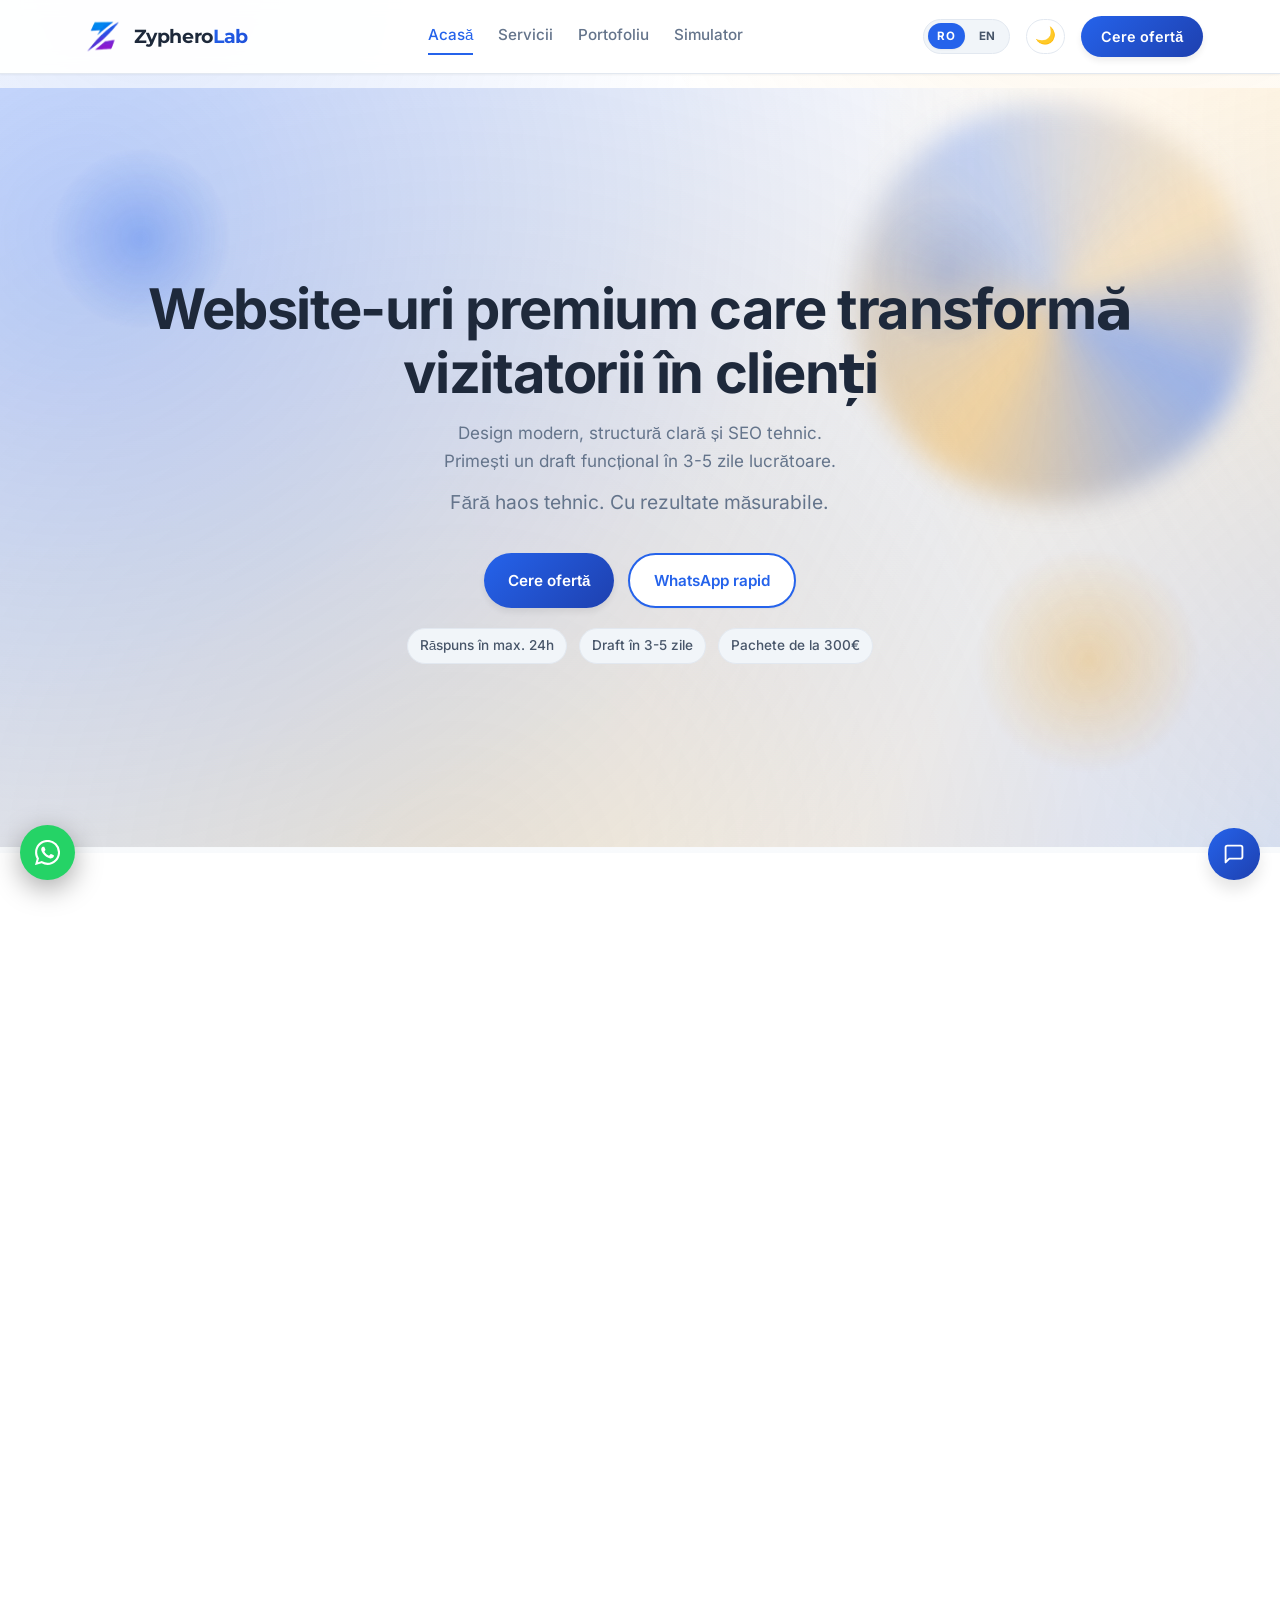
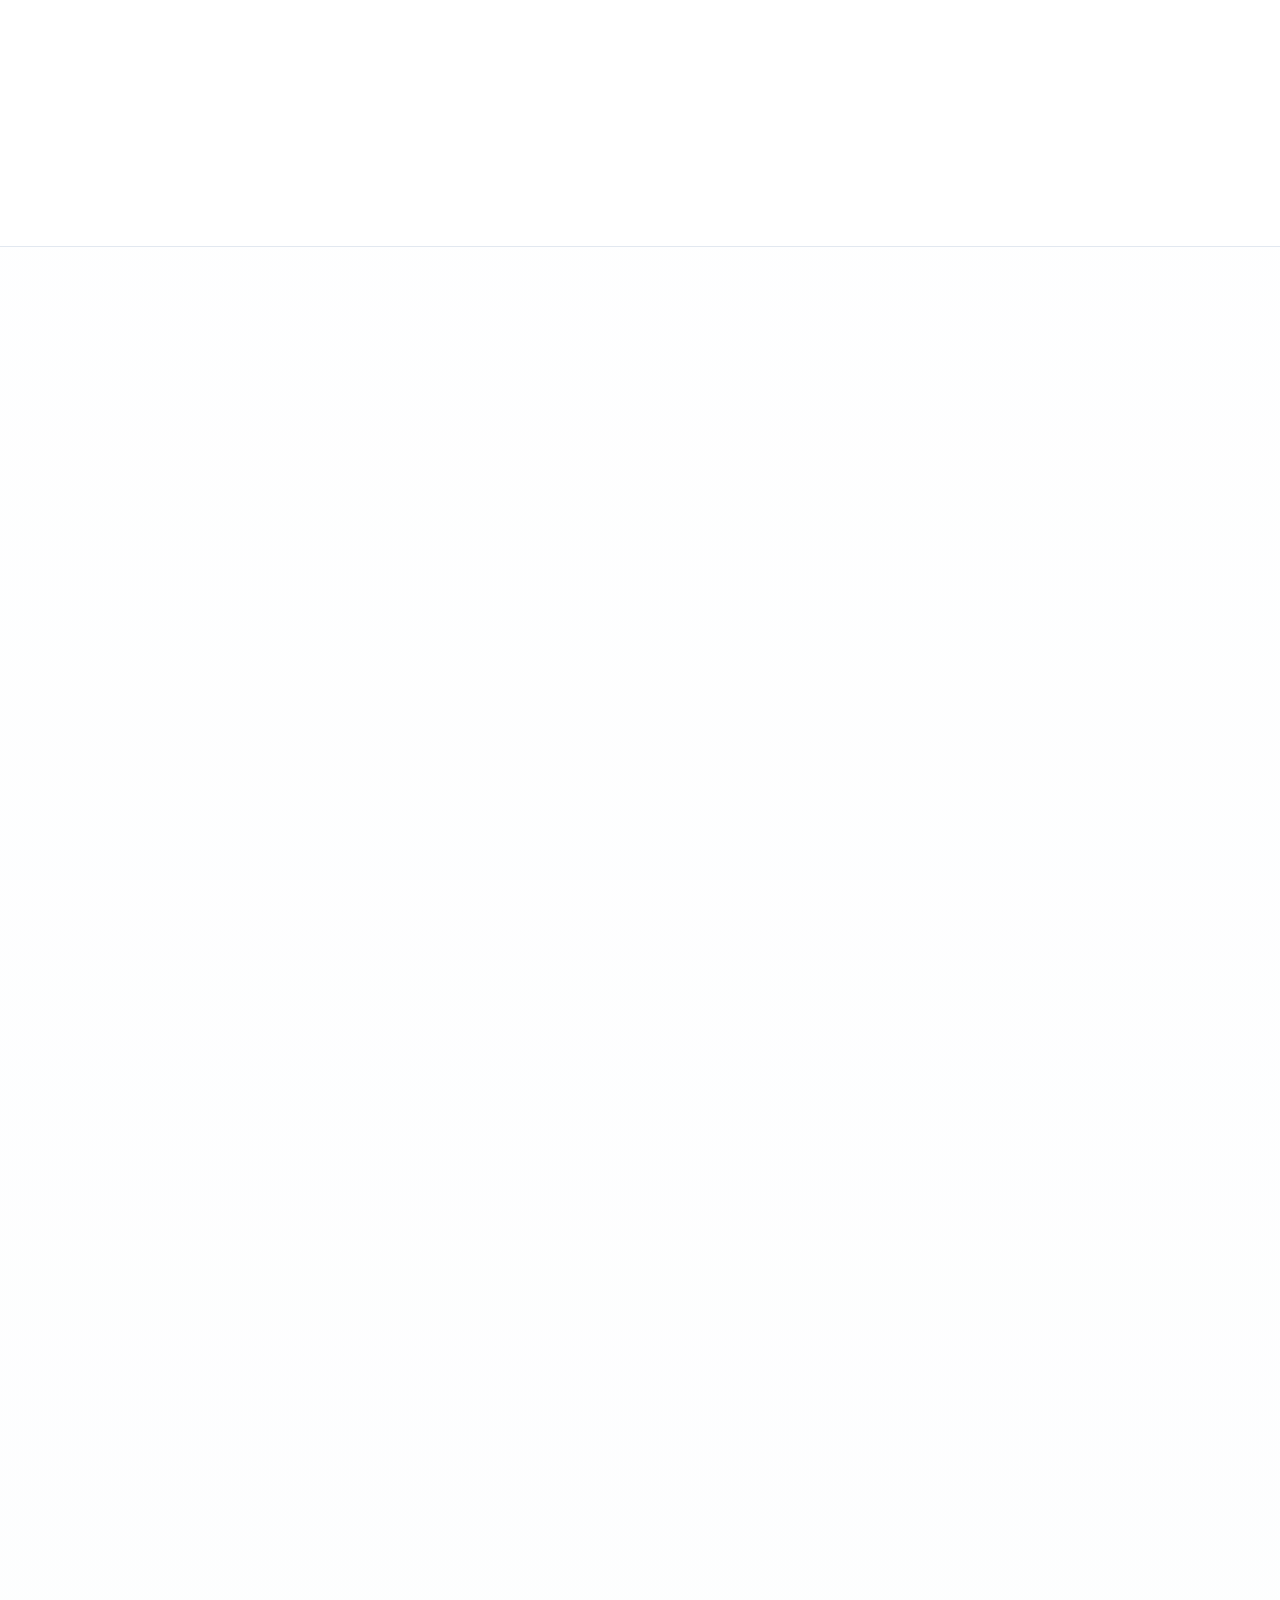
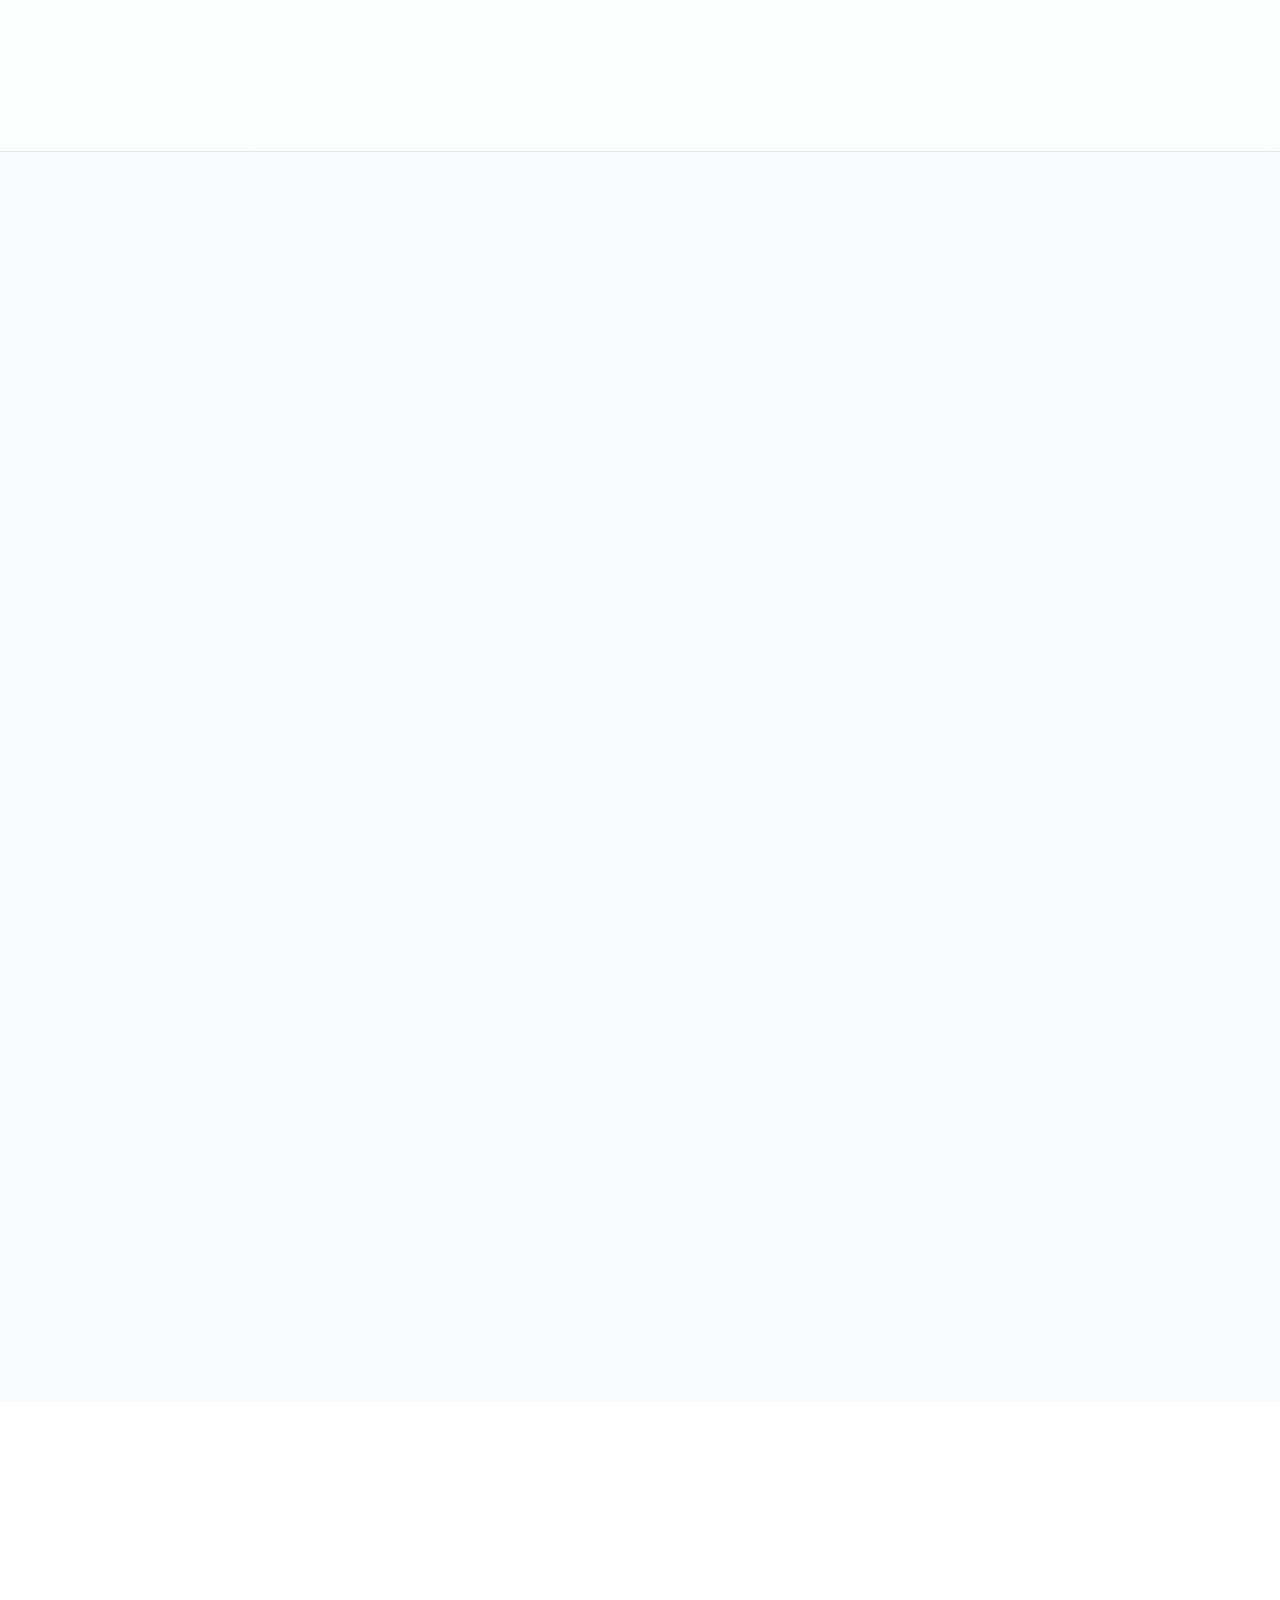
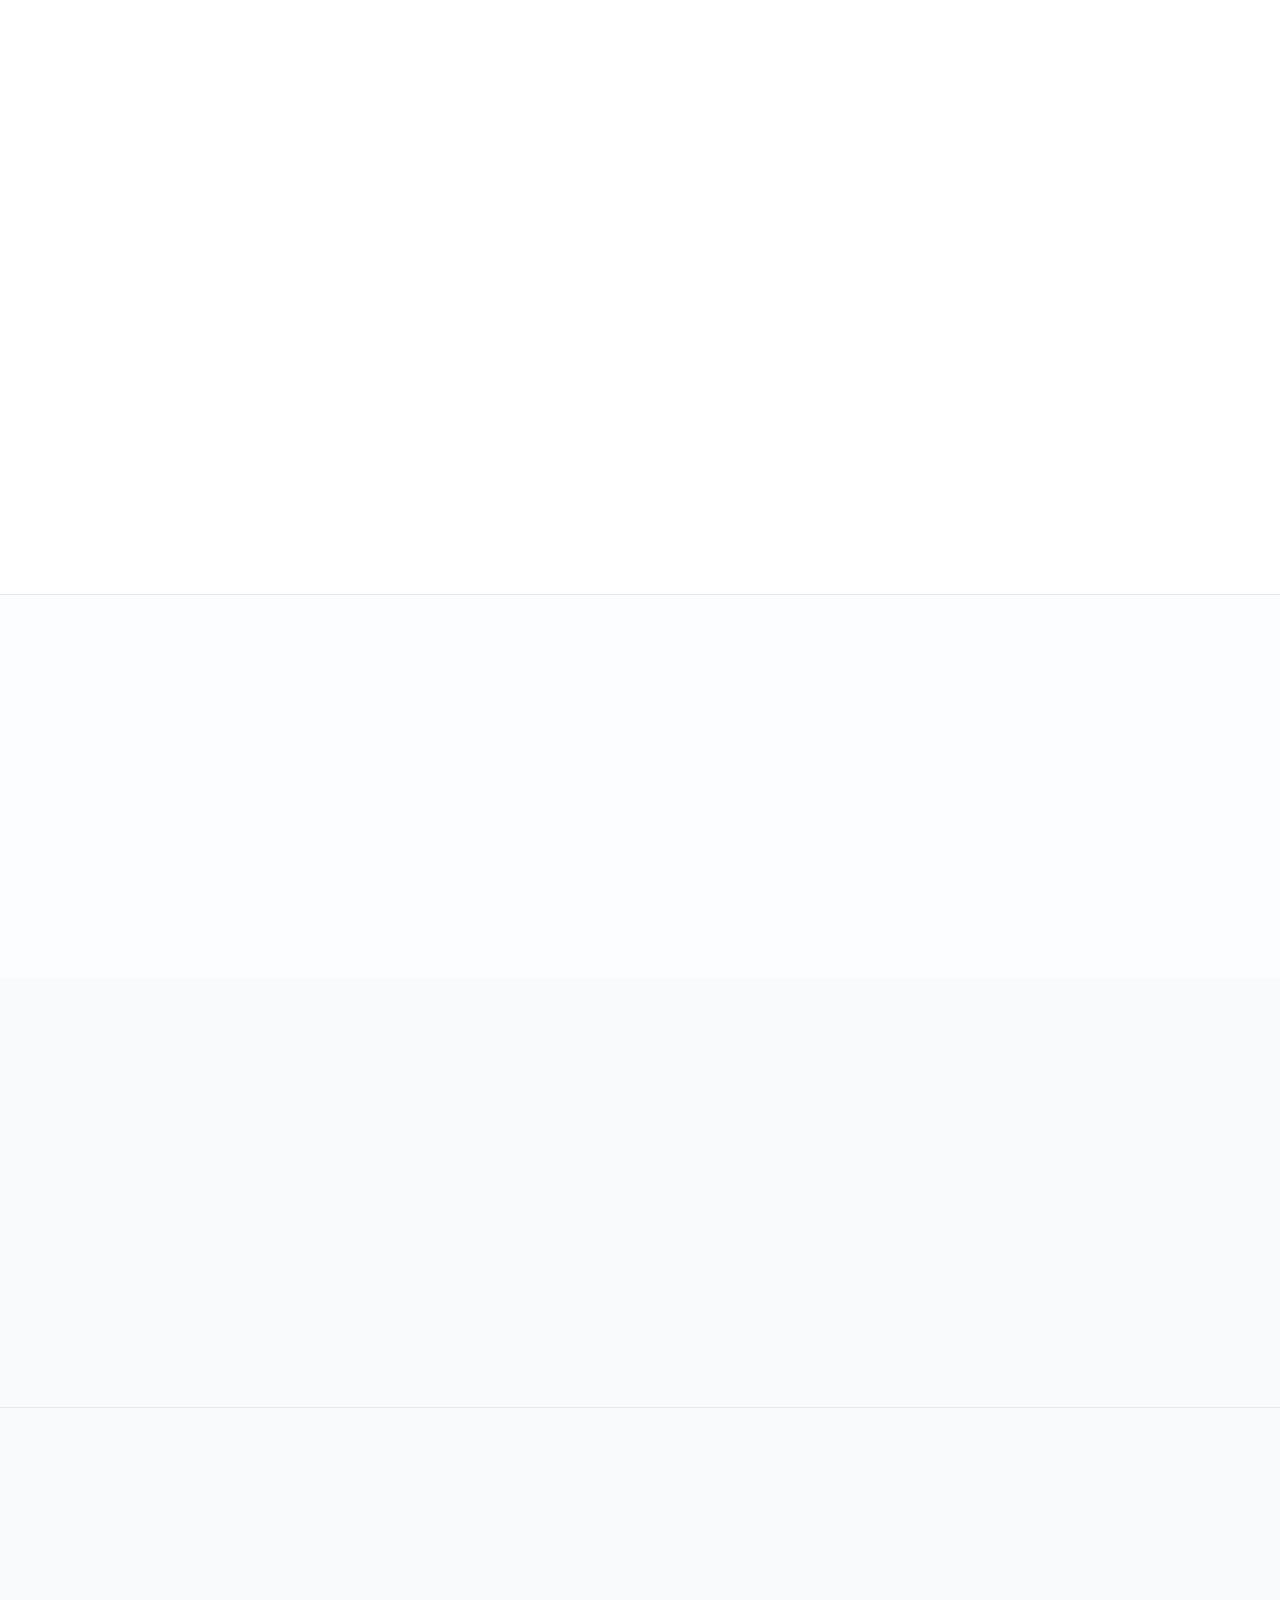
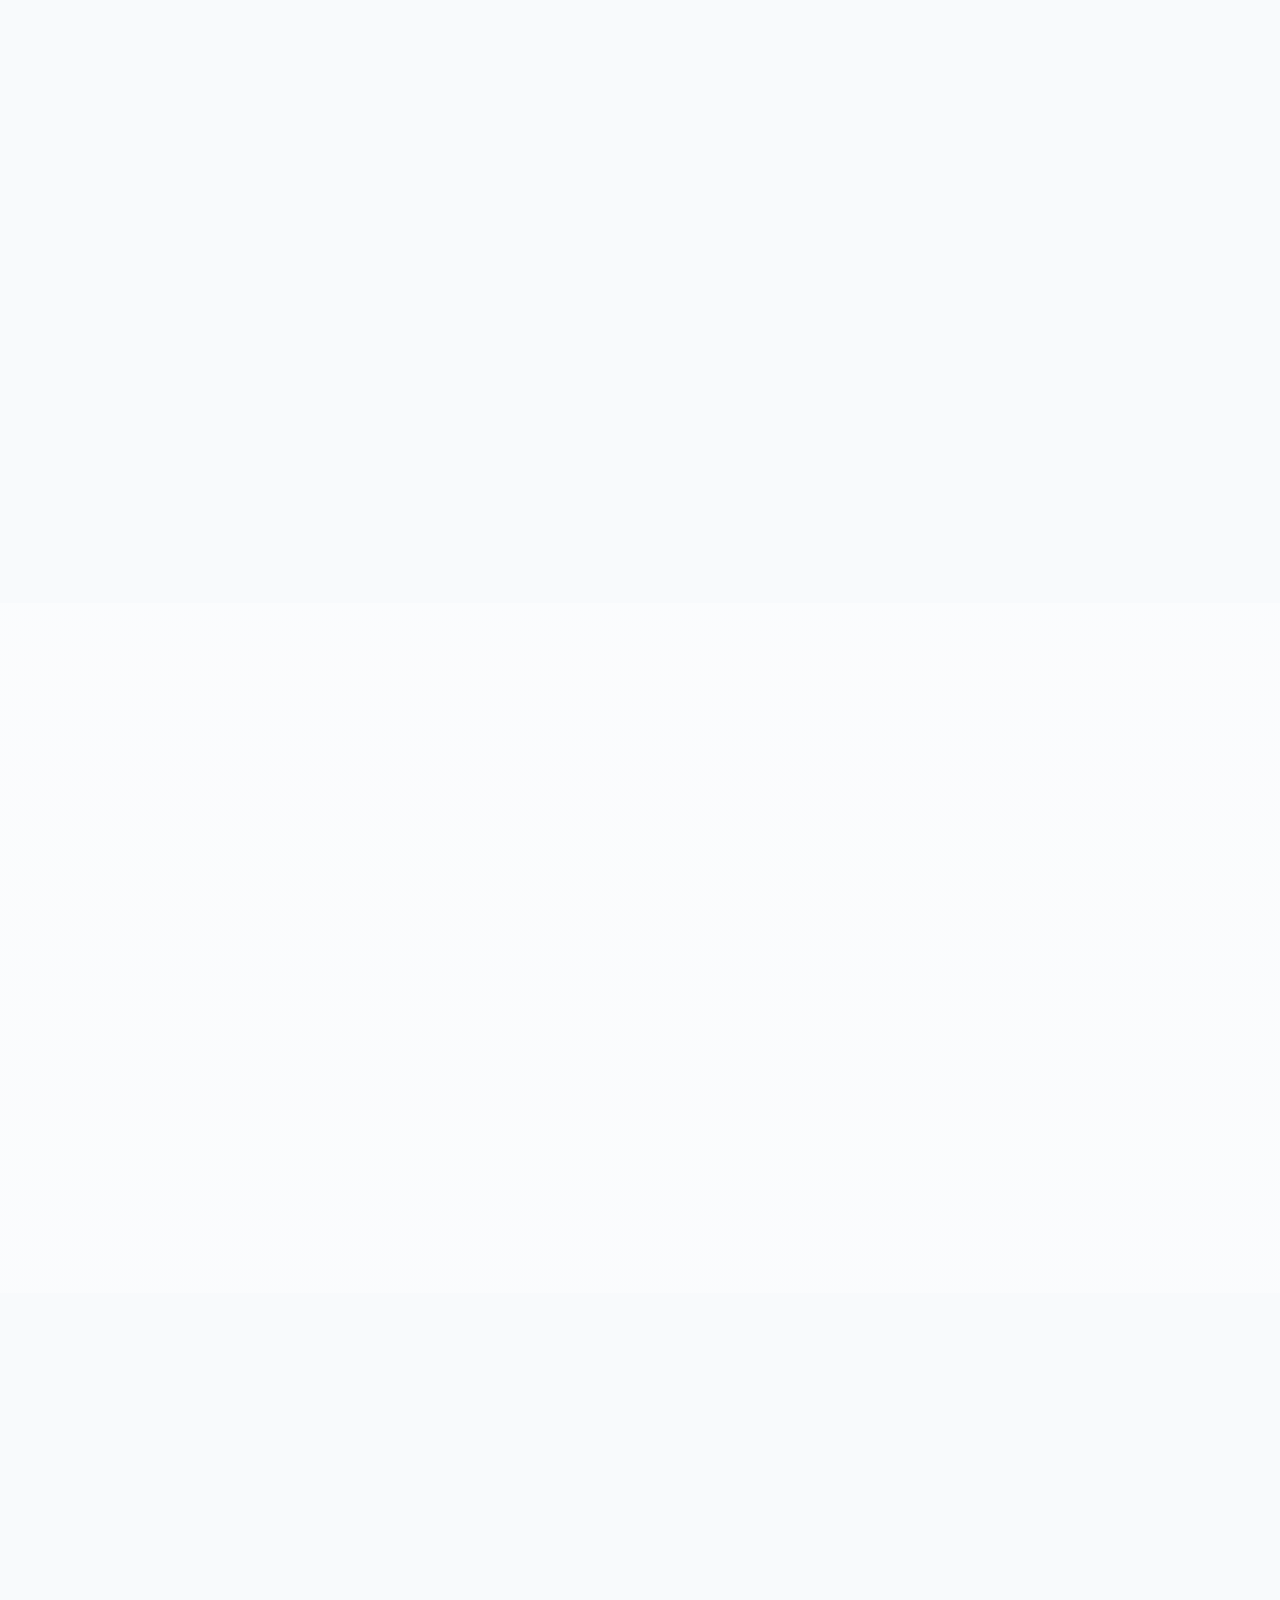
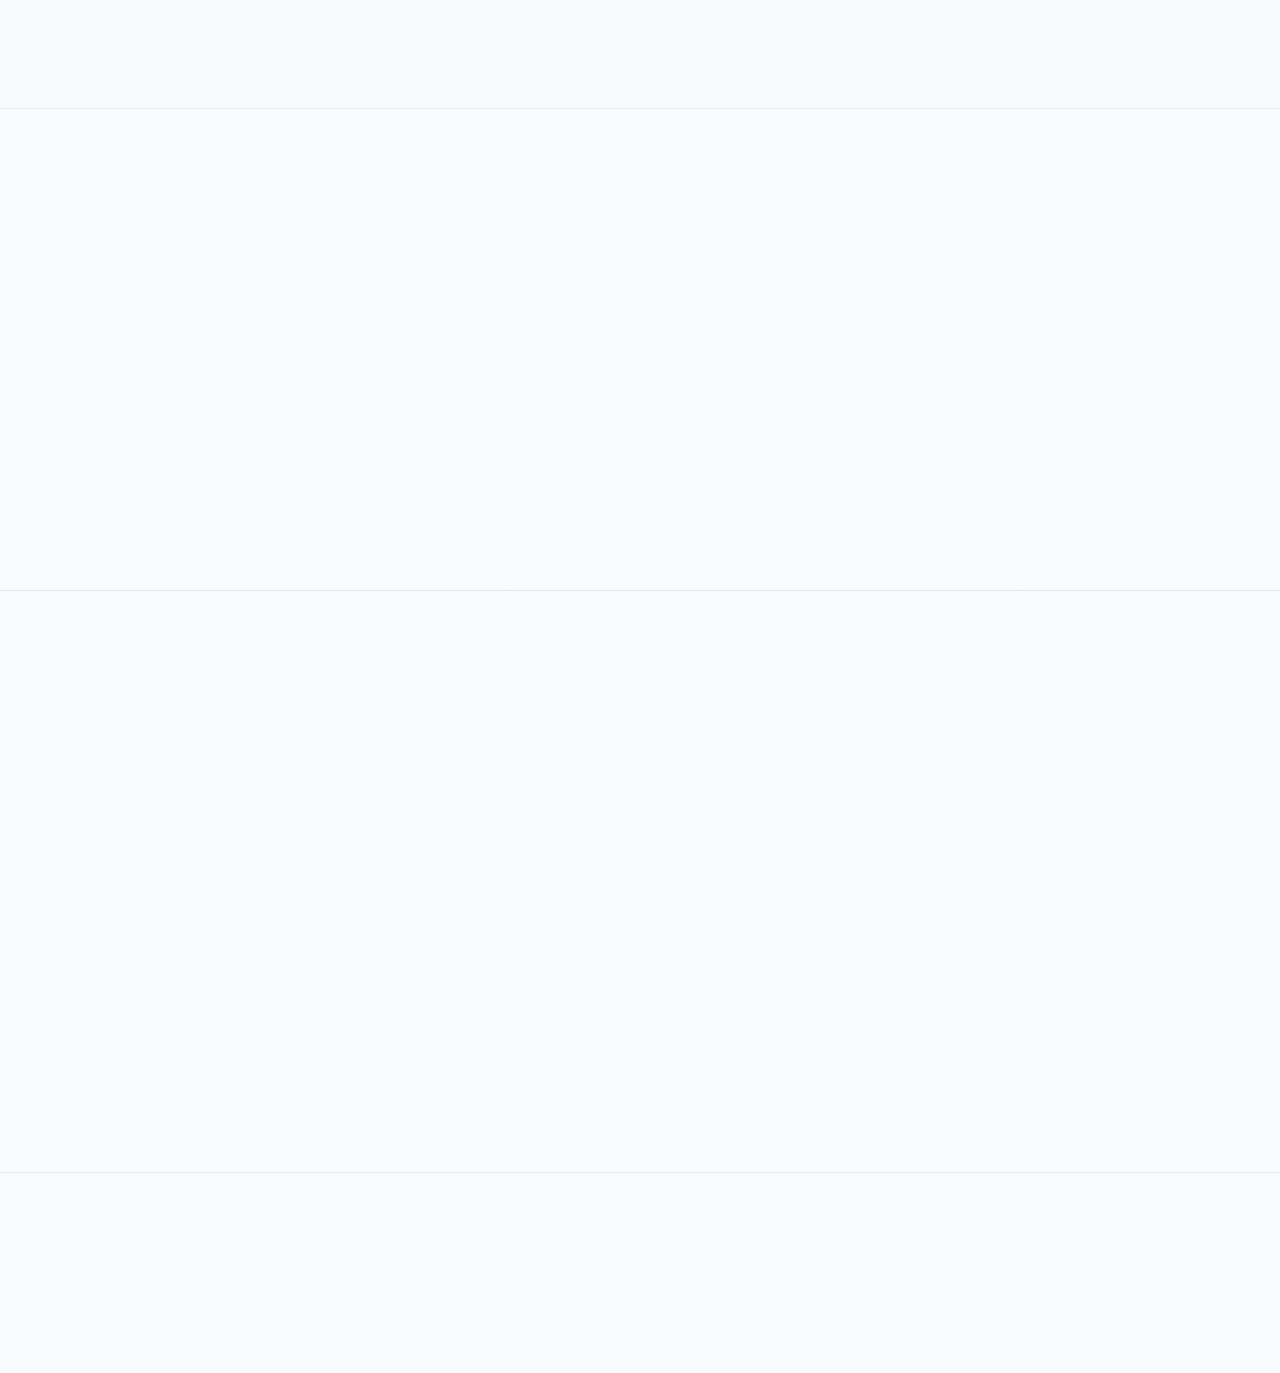
==== commit 8593ffe7: "Split homepage critical CSS from non-critical styles to cut render-blocking time. This keeps above-t" ====
--- a/index.html
+++ b/index.html
@@ -34,7 +34,9 @@
 <link rel="preload" href="/fonts/inter-latin.woff2" as="font" type="font/woff2" crossorigin>
 <link rel="preload" href="/fonts/montserrat-latin.woff2" as="font" type="font/woff2" crossorigin>
 <link rel="stylesheet" href="/css/fonts.css?v=20260424c">
-<link rel="stylesheet" href="/css/style.css?v=20260424b">
+<link rel="stylesheet" href="/css/home-critical.css?v=20260424a">
+<link rel="preload" href="/css/style.css?v=20260424c" as="style" onload="this.onload=null;this.rel='stylesheet'">
+<noscript><link rel="stylesheet" href="/css/style.css?v=20260424c"></noscript>
 <link rel="alternate" type="text/plain" href="/llms.txt" title="LLMs summary">
 <noscript>
   <style>
--- a/css/home-critical.css
+++ b/css/home-critical.css
@@ -0,0 +1,435 @@
+/* Critical CSS for homepage first paint (header + hero). */
+* {
+  margin: 0;
+  padding: 0;
+  box-sizing: border-box;
+}
+
+:root {
+  --bg-primary: #ffffff;
+  --bg-secondary: #f8fafc;
+  --bg-tertiary: #f1f5f9;
+  --bg-dark: #0f172a;
+  --primary: #2563eb;
+  --primary-dark: #1d4ed8;
+  --text-main: #1e293b;
+  --text-secondary: #64748b;
+  --text-muted: #94a3b8;
+  --border: #e2e8f0;
+  --shadow-sm: 0 1px 2px rgba(0, 0, 0, 0.05);
+  --shadow-md: 0 4px 6px rgba(0, 0, 0, 0.07);
+  --shadow-lg: 0 10px 15px rgba(0, 0, 0, 0.1);
+  --gradient-cta: linear-gradient(135deg, #2563eb 0%, #1e40af 100%);
+  --font-display: "Montserrat", "Inter", system-ui, sans-serif;
+  --header-offset: 5.5rem;
+}
+
+html {
+  scroll-padding-top: var(--header-offset);
+}
+
+body {
+  font-family: "Inter", sans-serif;
+  color: var(--text-main);
+  line-height: 1.6;
+  min-height: 100vh;
+  background-color: var(--bg-primary);
+  background-image: linear-gradient(180deg, var(--bg-primary) 0%, var(--bg-secondary) 100%);
+}
+
+a {
+  color: inherit;
+}
+
+.skip-link {
+  position: absolute;
+  left: -9999px;
+  top: 0;
+  background: var(--bg-dark);
+  color: #fff;
+  padding: 0.6rem 0.8rem;
+  border-radius: 0.5rem;
+  z-index: 9999;
+}
+
+.skip-link:focus-visible {
+  left: 1rem;
+  top: 1rem;
+}
+
+header {
+  position: fixed;
+  top: 0;
+  left: 0;
+  width: 100%;
+  z-index: 1000;
+  padding: 16px 6%;
+  display: flex;
+  justify-content: center;
+  align-items: center;
+  background: rgba(255, 255, 255, 0.95);
+  border-bottom: 1px solid var(--border);
+  box-shadow: var(--shadow-sm);
+}
+
+.header-inner {
+  width: 100%;
+  max-width: 1200px;
+  margin: 0 auto;
+  display: flex;
+  align-items: center;
+  justify-content: space-between;
+  gap: 1rem;
+  position: relative;
+}
+
+.brand {
+  display: inline-flex;
+  align-items: center;
+  gap: 0.42rem;
+  text-decoration: none;
+  color: var(--text-main);
+  flex-shrink: 0;
+  border-radius: 0.65rem;
+}
+
+.brand-mark-hex {
+  display: inline-flex;
+  align-items: center;
+  justify-content: center;
+  width: 50px;
+  height: 36px;
+  flex-shrink: 0;
+}
+
+.brand-mark-img,
+.brand-mark-img img {
+  display: block;
+  width: 100%;
+  height: 100%;
+  object-fit: contain;
+}
+
+.brand-wordmark {
+  font-family: var(--font-display);
+  font-weight: 700;
+  font-size: clamp(1.05rem, 2.8vw, 1.2rem);
+  letter-spacing: -0.02em;
+  line-height: 1;
+  color: var(--text-main);
+  white-space: nowrap;
+}
+
+.brand-wordmark-accent {
+  margin-left: 0.02em;
+  background: linear-gradient(135deg, var(--primary) 0%, var(--primary-dark) 100%);
+  -webkit-background-clip: text;
+  background-clip: text;
+  color: transparent;
+}
+
+.nav-main {
+  display: flex;
+  flex-wrap: wrap;
+  align-items: center;
+  justify-content: center;
+  flex: 1;
+}
+
+.nav-main a {
+  text-decoration: none;
+  color: var(--text-secondary);
+  font-weight: 500;
+  font-size: 0.95rem;
+  padding: 0.35rem 0;
+  margin-left: 25px;
+  border-bottom: 2px solid transparent;
+}
+
+.nav-main a:first-child {
+  margin-left: 0;
+}
+
+.nav-main a.is-active {
+  color: var(--primary);
+  border-bottom-color: var(--primary);
+}
+
+.header-cta {
+  flex-shrink: 0;
+  padding: 0.55rem 1.25rem;
+  border-radius: 999px;
+  font-weight: 600;
+  font-size: 0.9rem;
+  text-decoration: none;
+  color: #fff;
+  background: var(--gradient-cta);
+  box-shadow: var(--shadow-md);
+}
+
+.lang-switch {
+  display: inline-flex;
+  align-items: center;
+  gap: 0.2rem;
+  padding: 0.2rem;
+  border-radius: 999px;
+  background: var(--bg-tertiary);
+  border: 1px solid var(--border);
+  flex-shrink: 0;
+}
+
+.lang-btn {
+  min-width: 2.35rem;
+  padding: 0.38rem 0.5rem;
+  border: none;
+  border-radius: 999px;
+  font-family: inherit;
+  font-size: 0.72rem;
+  font-weight: 700;
+  letter-spacing: 0.04em;
+  color: #475569;
+  background: transparent;
+}
+
+.lang-btn.is-active {
+  color: #fff;
+  background: var(--primary);
+}
+
+.dark-mode-toggle {
+  padding: 0.5rem;
+  border: 1px solid var(--border);
+  border-radius: 999px;
+  background: #fff;
+  display: flex;
+  align-items: center;
+  justify-content: center;
+}
+
+.dark-mode-toggle-icon {
+  font-size: 1.05rem;
+  line-height: 1;
+}
+
+.hamburger,
+.mobile-menu,
+.mobile-menu-overlay {
+  display: none;
+}
+
+main {
+  overflow-x: clip;
+  position: relative;
+  z-index: 1;
+  padding-top: var(--header-offset);
+}
+
+.hero {
+  position: relative;
+  padding: 120px 10%;
+  min-height: min(85vh, 48rem);
+  display: flex;
+  align-items: center;
+  background: linear-gradient(180deg, var(--bg-primary) 0%, var(--bg-secondary) 100%);
+  overflow: hidden;
+}
+
+.hero-inner {
+  max-width: 1200px;
+  margin: 0 auto;
+  width: 100%;
+  display: grid;
+  grid-template-columns: 1fr;
+  gap: clamp(1.2rem, 3vw, 2rem);
+  align-items: center;
+  justify-items: center;
+}
+
+.hero-copy {
+  display: flex;
+  flex-direction: column;
+  align-items: center;
+  text-align: center;
+  position: relative;
+  z-index: 1;
+}
+
+.hero h1 {
+  font-family: "Inter", system-ui, sans-serif;
+  font-size: clamp(2.25rem, 5.5vw, 3.5rem);
+  font-weight: 700;
+  line-height: 1.15;
+  letter-spacing: -0.025em;
+  color: var(--text-main);
+}
+
+.hero p {
+  margin-top: 15px;
+  color: var(--text-secondary);
+  font-size: 17px;
+}
+
+.hero-subtitle,
+.hero-lead {
+  max-width: 42ch;
+  margin-inline: auto;
+}
+
+.hero .hero-tagline {
+  margin-top: 0.75rem;
+  color: var(--text-secondary);
+  font-size: clamp(1.05rem, 2.2vw, 1.2rem);
+  font-weight: 400;
+}
+
+.hero-actions {
+  display: flex;
+  flex-wrap: wrap;
+  justify-content: center;
+  gap: 0.85rem;
+  margin-top: 1.75rem;
+  min-height: 2.75rem;
+}
+
+.btn {
+  display: inline-flex;
+  align-items: center;
+  justify-content: center;
+  gap: 0.4rem;
+  margin-top: 0.5rem;
+  padding: 0.82rem 1.5rem;
+  border-radius: 999px;
+  border: none;
+  font-weight: 600;
+  font-size: 0.95rem;
+  text-decoration: none;
+  background: var(--gradient-cta);
+  color: #fff;
+  box-shadow: var(--shadow-md);
+}
+
+.btn-secondary {
+  background: #fff;
+  border: 2px solid var(--primary);
+  color: var(--primary);
+  box-shadow: var(--shadow-sm);
+}
+
+.trust-badges {
+  display: flex;
+  flex-wrap: wrap;
+  justify-content: center;
+  gap: 0.75rem;
+  margin-top: 1.25rem;
+}
+
+.trust-badge {
+  display: inline-flex;
+  align-items: center;
+  gap: 0.35rem;
+  padding: 0.4rem 0.75rem;
+  background: var(--bg-tertiary);
+  border: 1px solid var(--border);
+  border-radius: 999px;
+  font-size: 0.85rem;
+  font-weight: 500;
+  color: #475569;
+}
+
+.floating-shape {
+  display: none;
+}
+
+@media (max-width: 900px) {
+  :root {
+    --header-offset: 5rem;
+  }
+
+  header {
+    padding: 16px 5%;
+  }
+
+  .nav-main a {
+    margin-left: 18px;
+  }
+
+  .hero {
+    padding: 100px 6%;
+  }
+
+  .hero h1 {
+    font-size: clamp(2rem, 7vw, 2.75rem);
+  }
+}
+
+@media (max-width: 768px) {
+  :root {
+    --header-offset: 4.2rem;
+  }
+
+  .nav-main {
+    display: none !important;
+  }
+
+  .hamburger {
+    display: flex;
+    flex-direction: column;
+    justify-content: center;
+    align-items: center;
+    width: 40px;
+    height: 40px;
+    padding: 0;
+    border: none;
+    background: transparent;
+    gap: 5px;
+  }
+
+  .hamburger-line {
+    width: 24px;
+    height: 2px;
+    background: var(--text-main);
+    border-radius: 2px;
+  }
+
+  .header-cta,
+  .header-inner > .lang-switch,
+  .header-inner > .dark-mode-toggle {
+    display: none;
+  }
+
+  .header-inner {
+    padding: 12px 6%;
+    gap: 0.5rem;
+  }
+
+  .hero {
+    padding: 100px 6%;
+  }
+}
+
+@media (max-width: 650px) {
+  .hero-actions {
+    flex-direction: column;
+    align-items: stretch;
+    min-height: 8rem;
+  }
+
+  .btn {
+    justify-content: center;
+  }
+}
+
+@media (max-width: 520px) {
+  .hero {
+    padding: 72px 5%;
+  }
+
+  .brand-wordmark {
+    font-size: clamp(0.92rem, 4.2vw, 1.05rem);
+  }
+
+  .brand-mark-hex {
+    width: 44px;
+    height: 31px;
+  }
+}
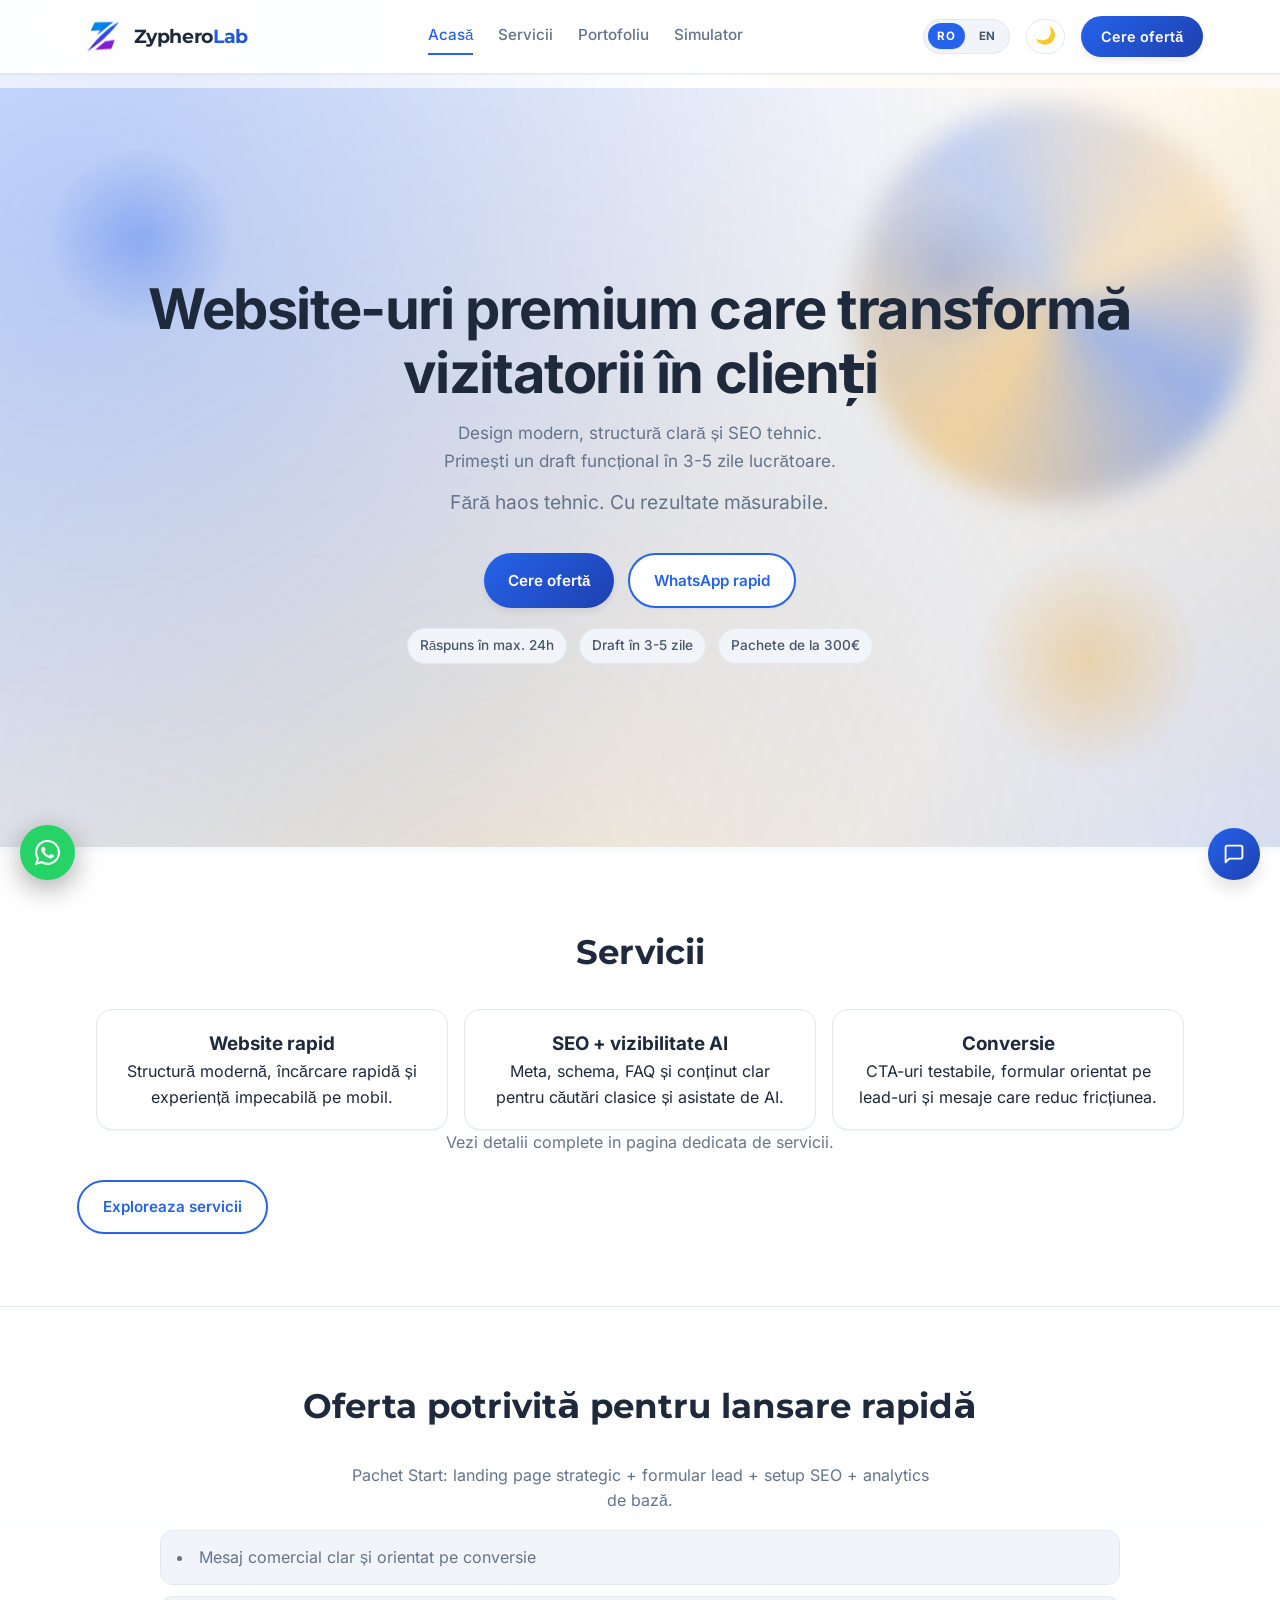
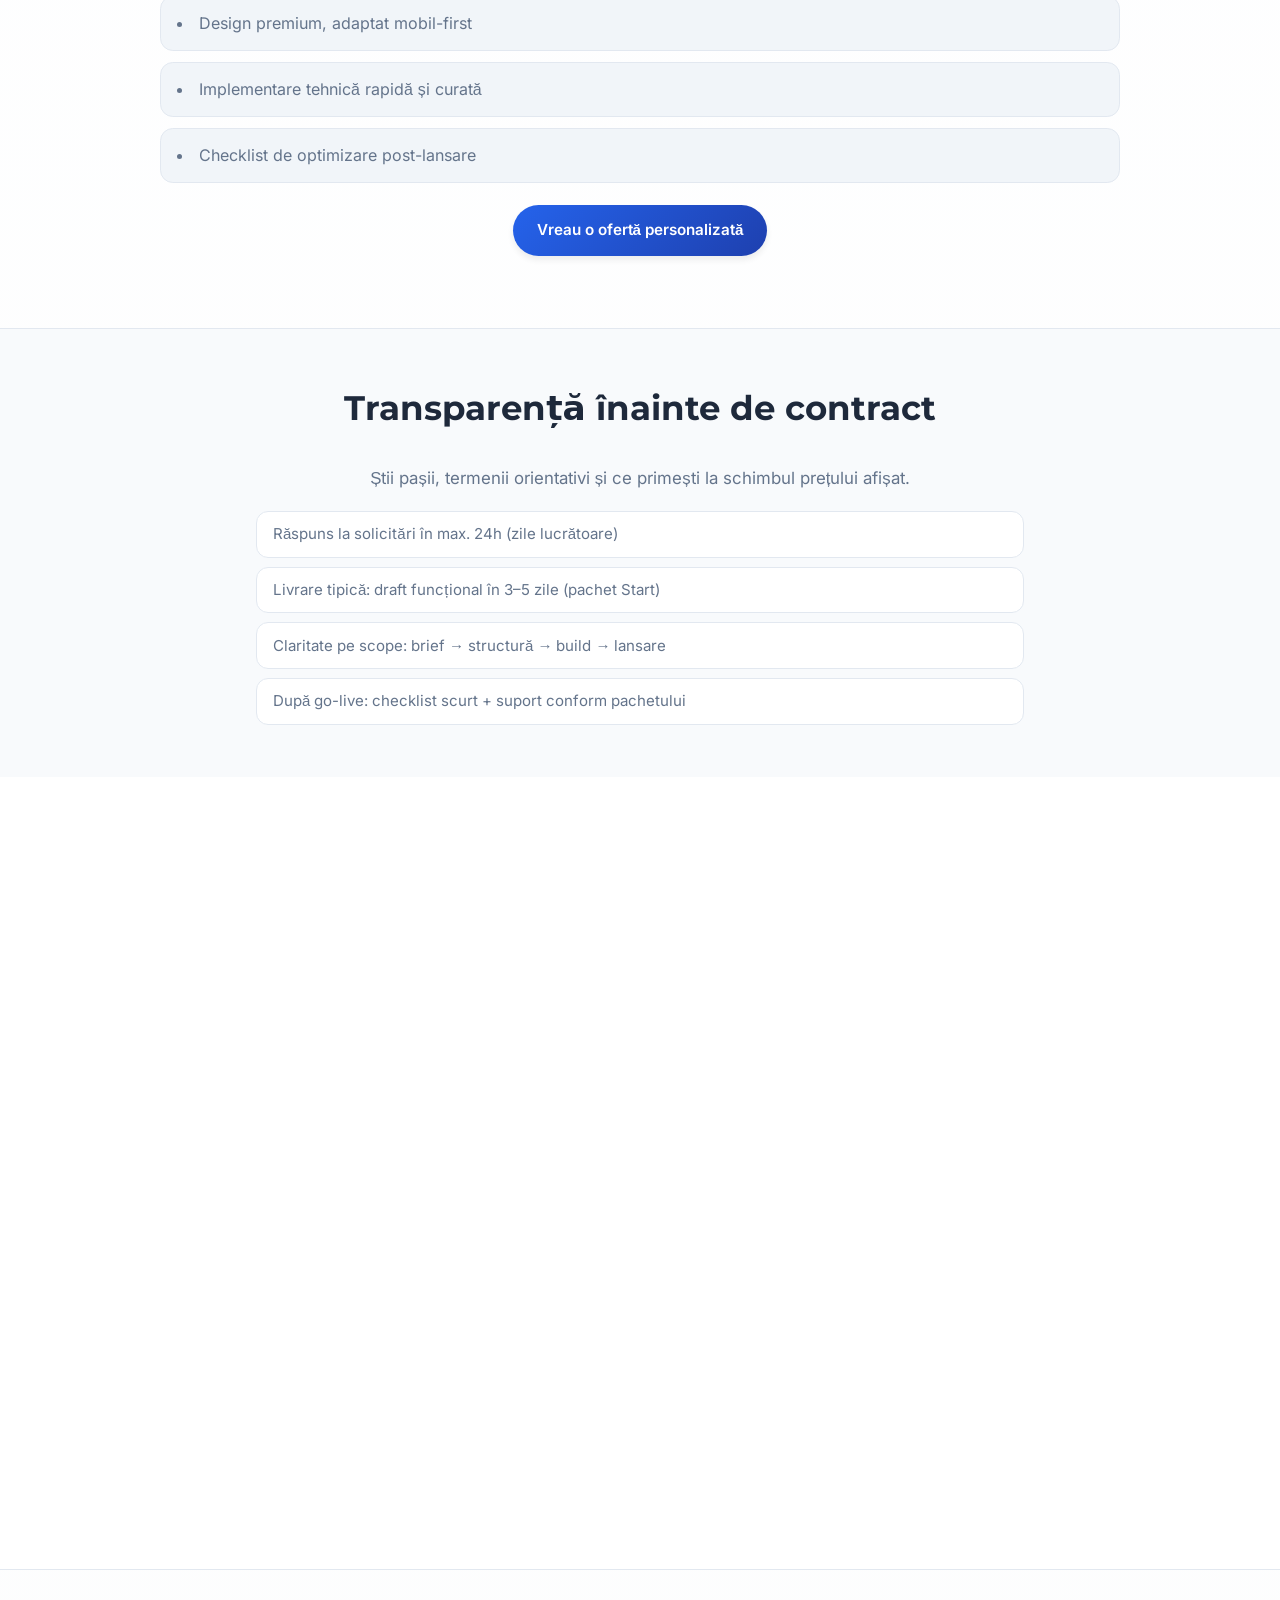
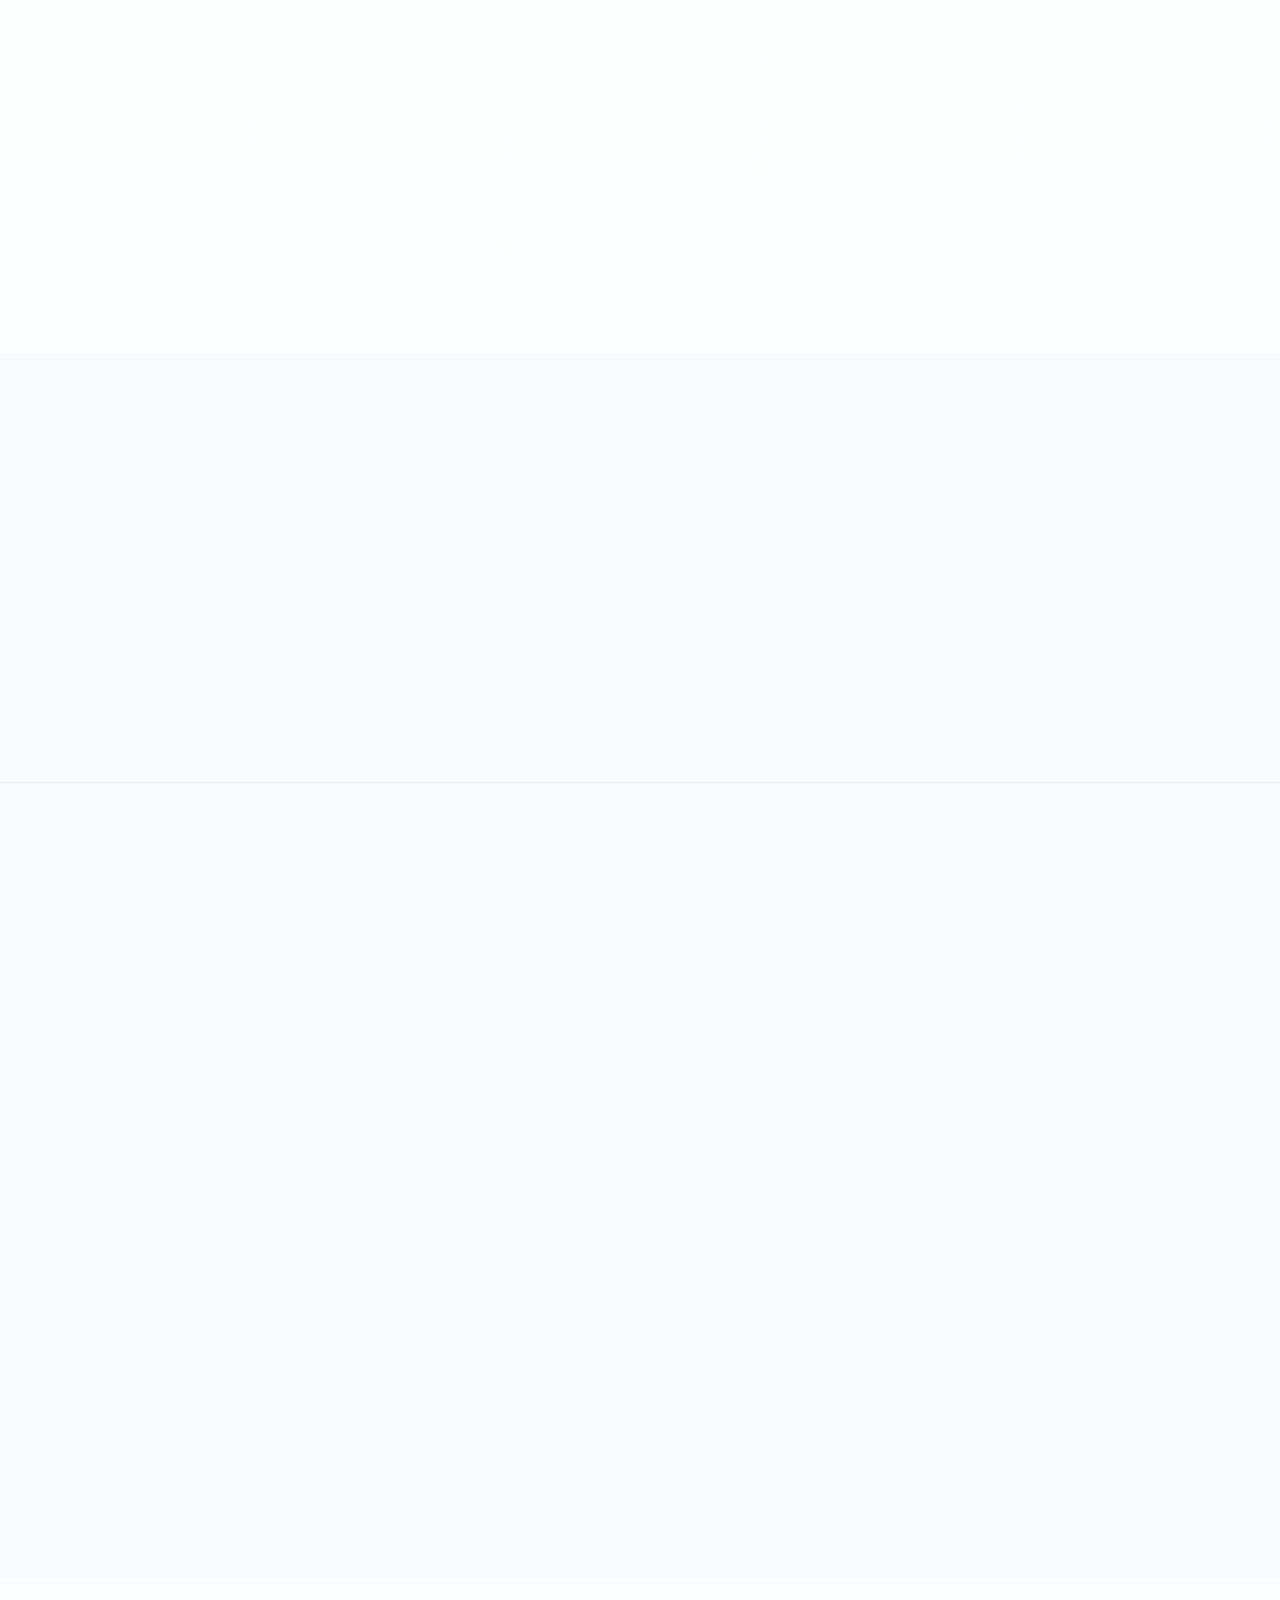
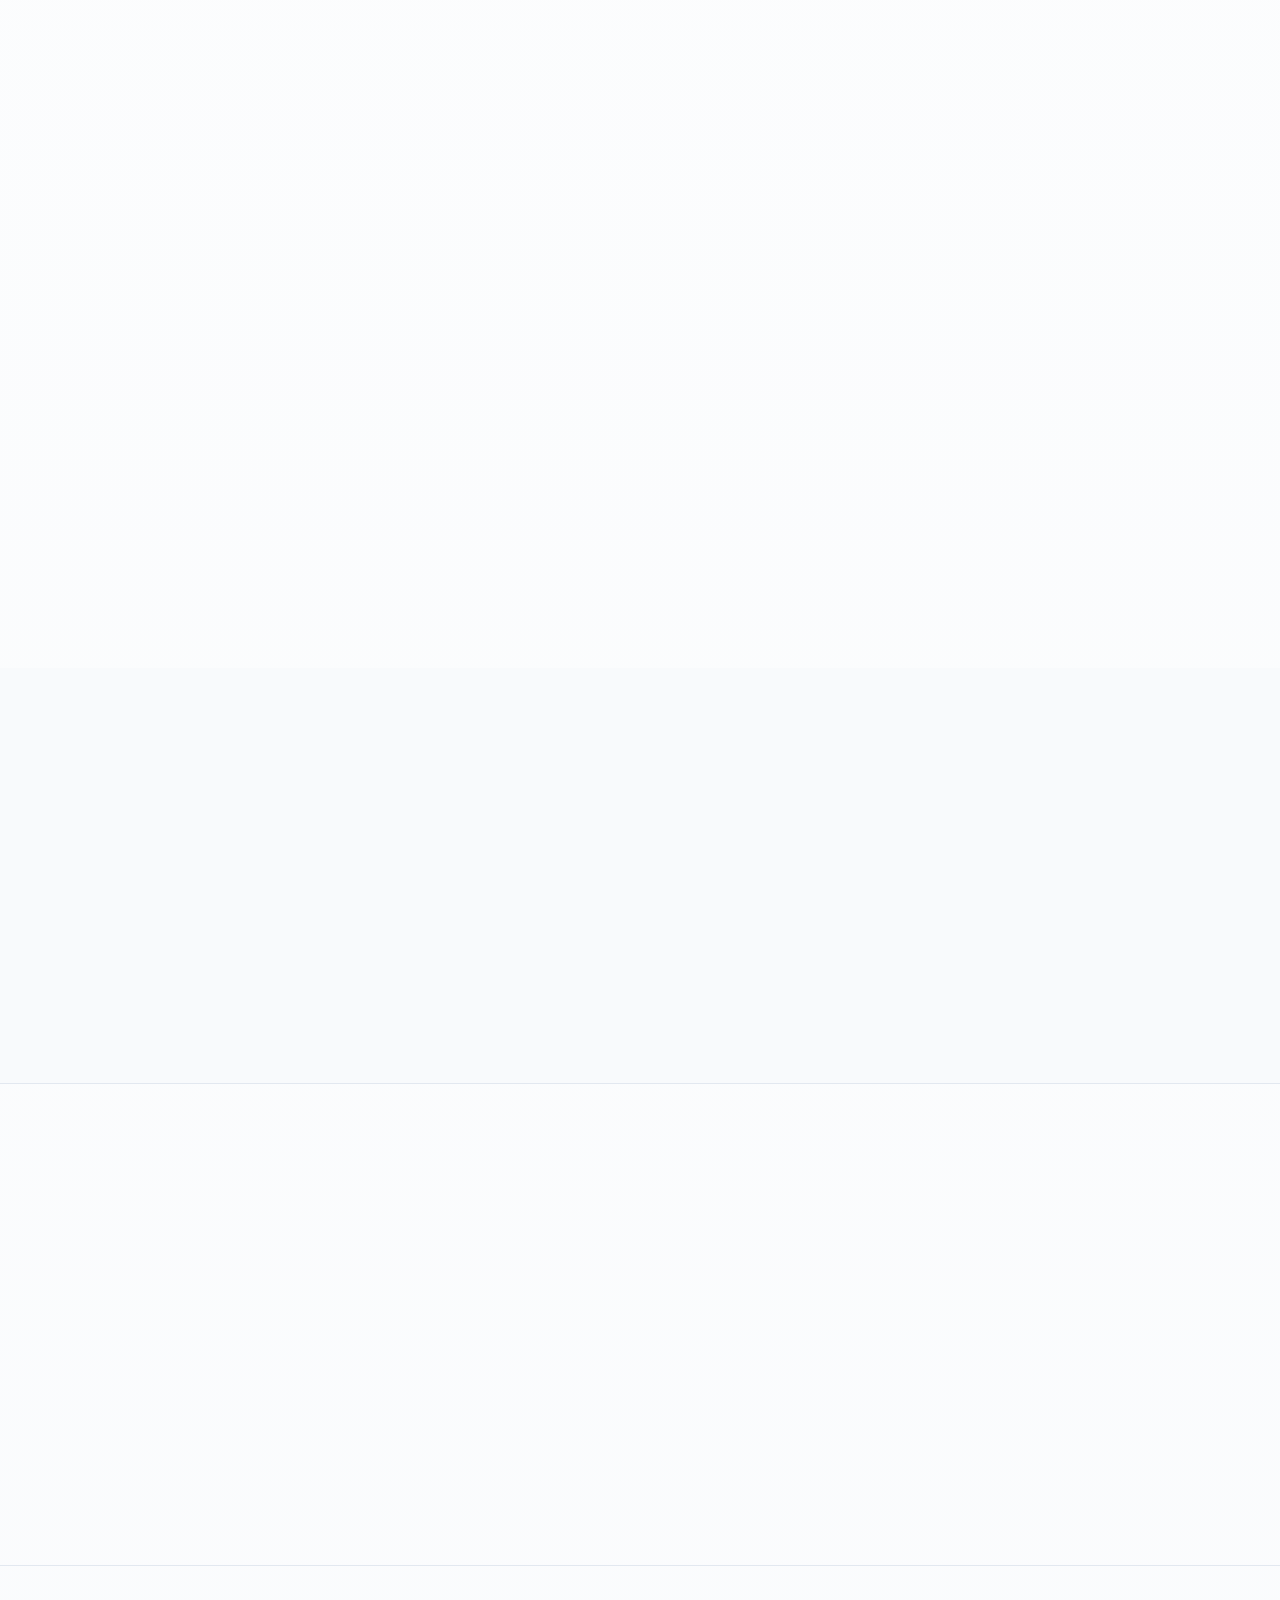
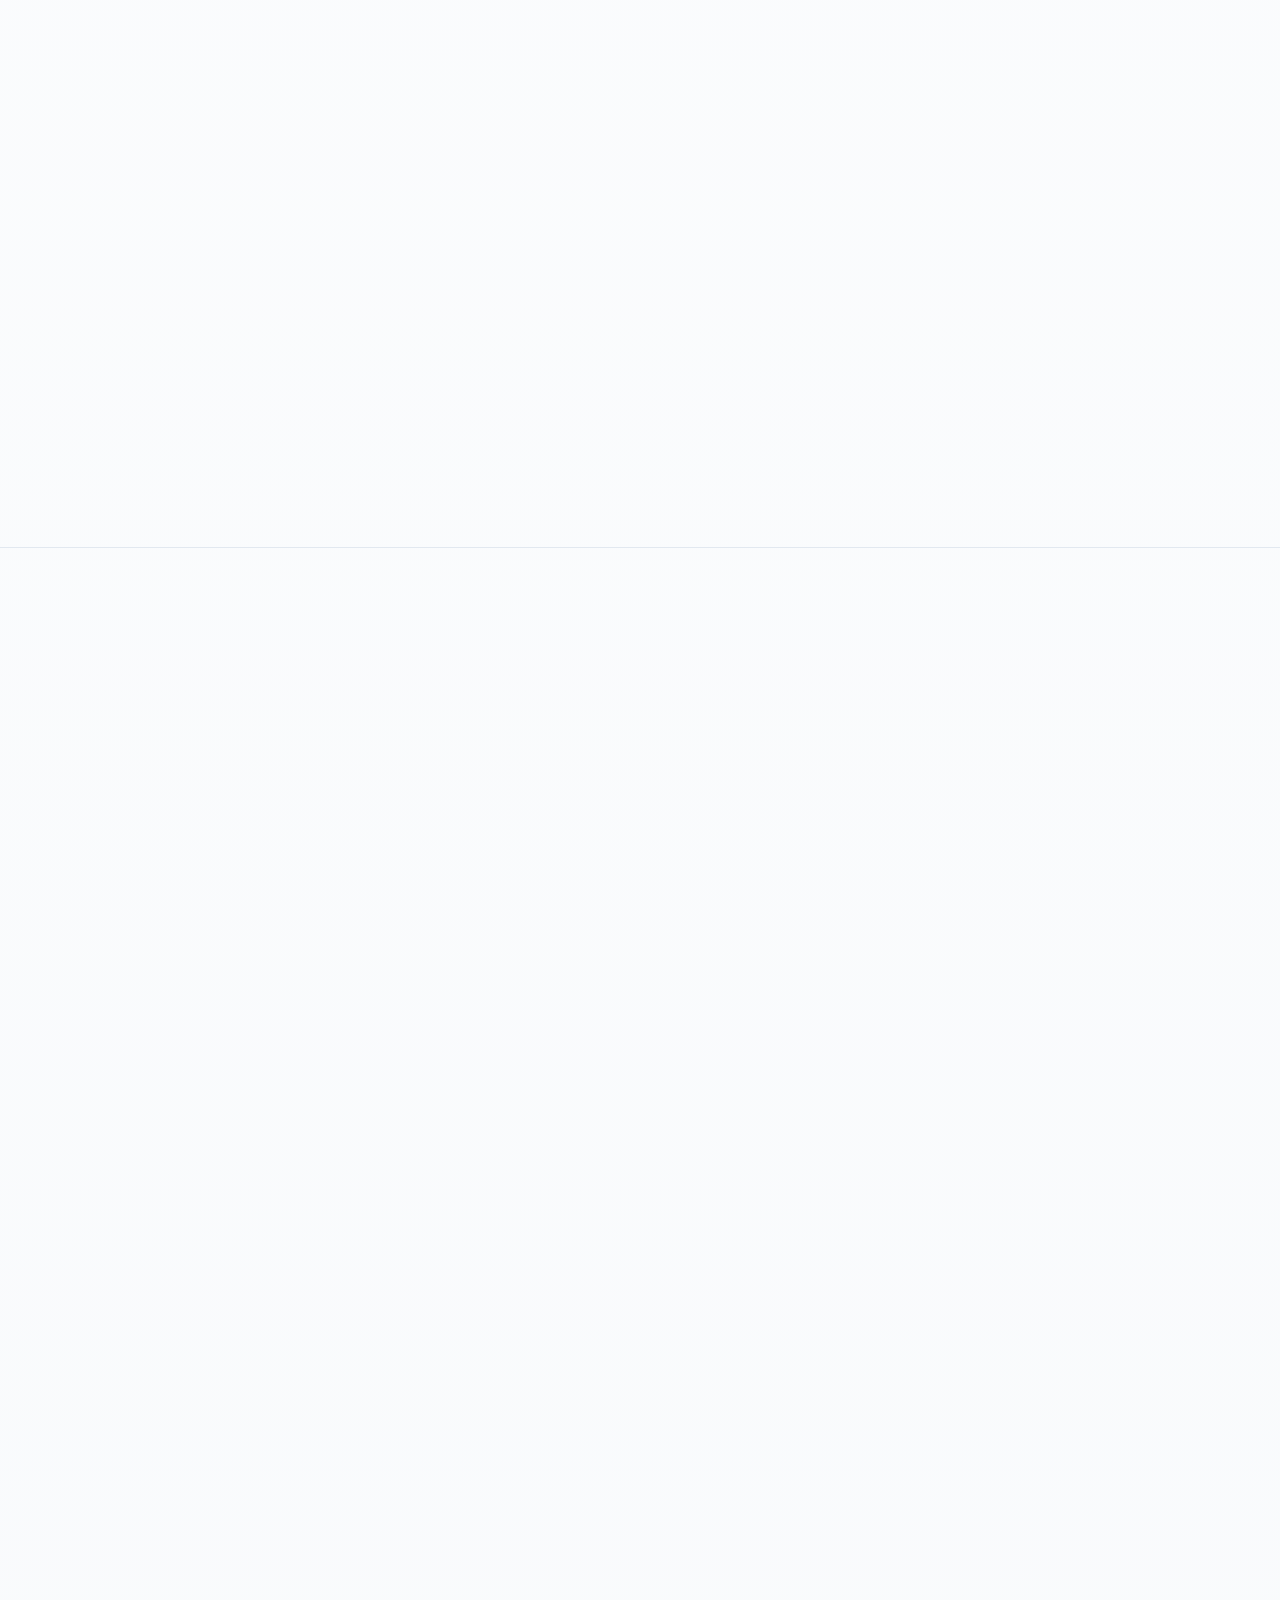
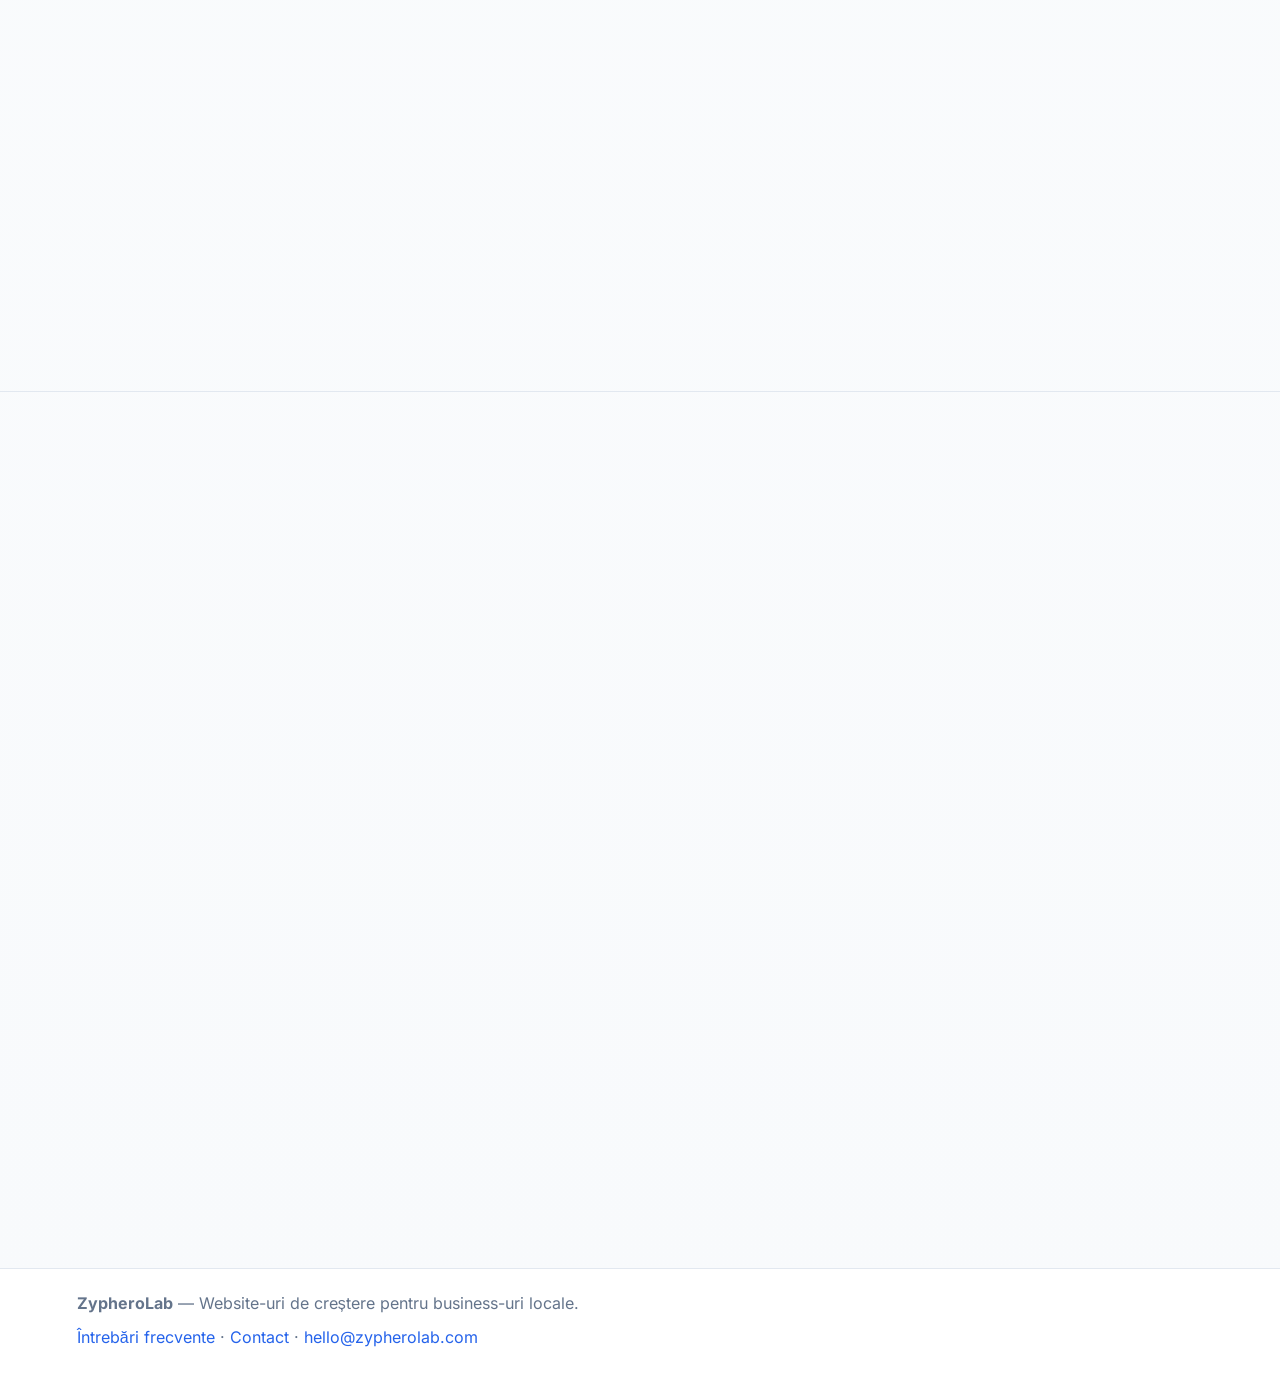
==== commit c6e52463: "Defer homepage fonts.css loading while preserving fallback. This removes a remaining render-blocking" ====
--- a/index.html
+++ b/index.html
@@ -33,7 +33,8 @@
 <meta name="twitter:image" content="https://zypherolab.com/img/brand/og-image.png">
 <link rel="preload" href="/fonts/inter-latin.woff2" as="font" type="font/woff2" crossorigin>
 <link rel="preload" href="/fonts/montserrat-latin.woff2" as="font" type="font/woff2" crossorigin>
-<link rel="stylesheet" href="/css/fonts.css?v=20260424c">
+<link rel="preload" href="/css/fonts.css?v=20260424d" as="style" onload="this.onload=null;this.rel='stylesheet'">
+<noscript><link rel="stylesheet" href="/css/fonts.css?v=20260424d"></noscript>
 <link rel="stylesheet" href="/css/home-critical.css?v=20260424a">
 <link rel="preload" href="/css/style.css?v=20260424c" as="style" onload="this.onload=null;this.rel='stylesheet'">
 <noscript><link rel="stylesheet" href="/css/style.css?v=20260424c"></noscript>
